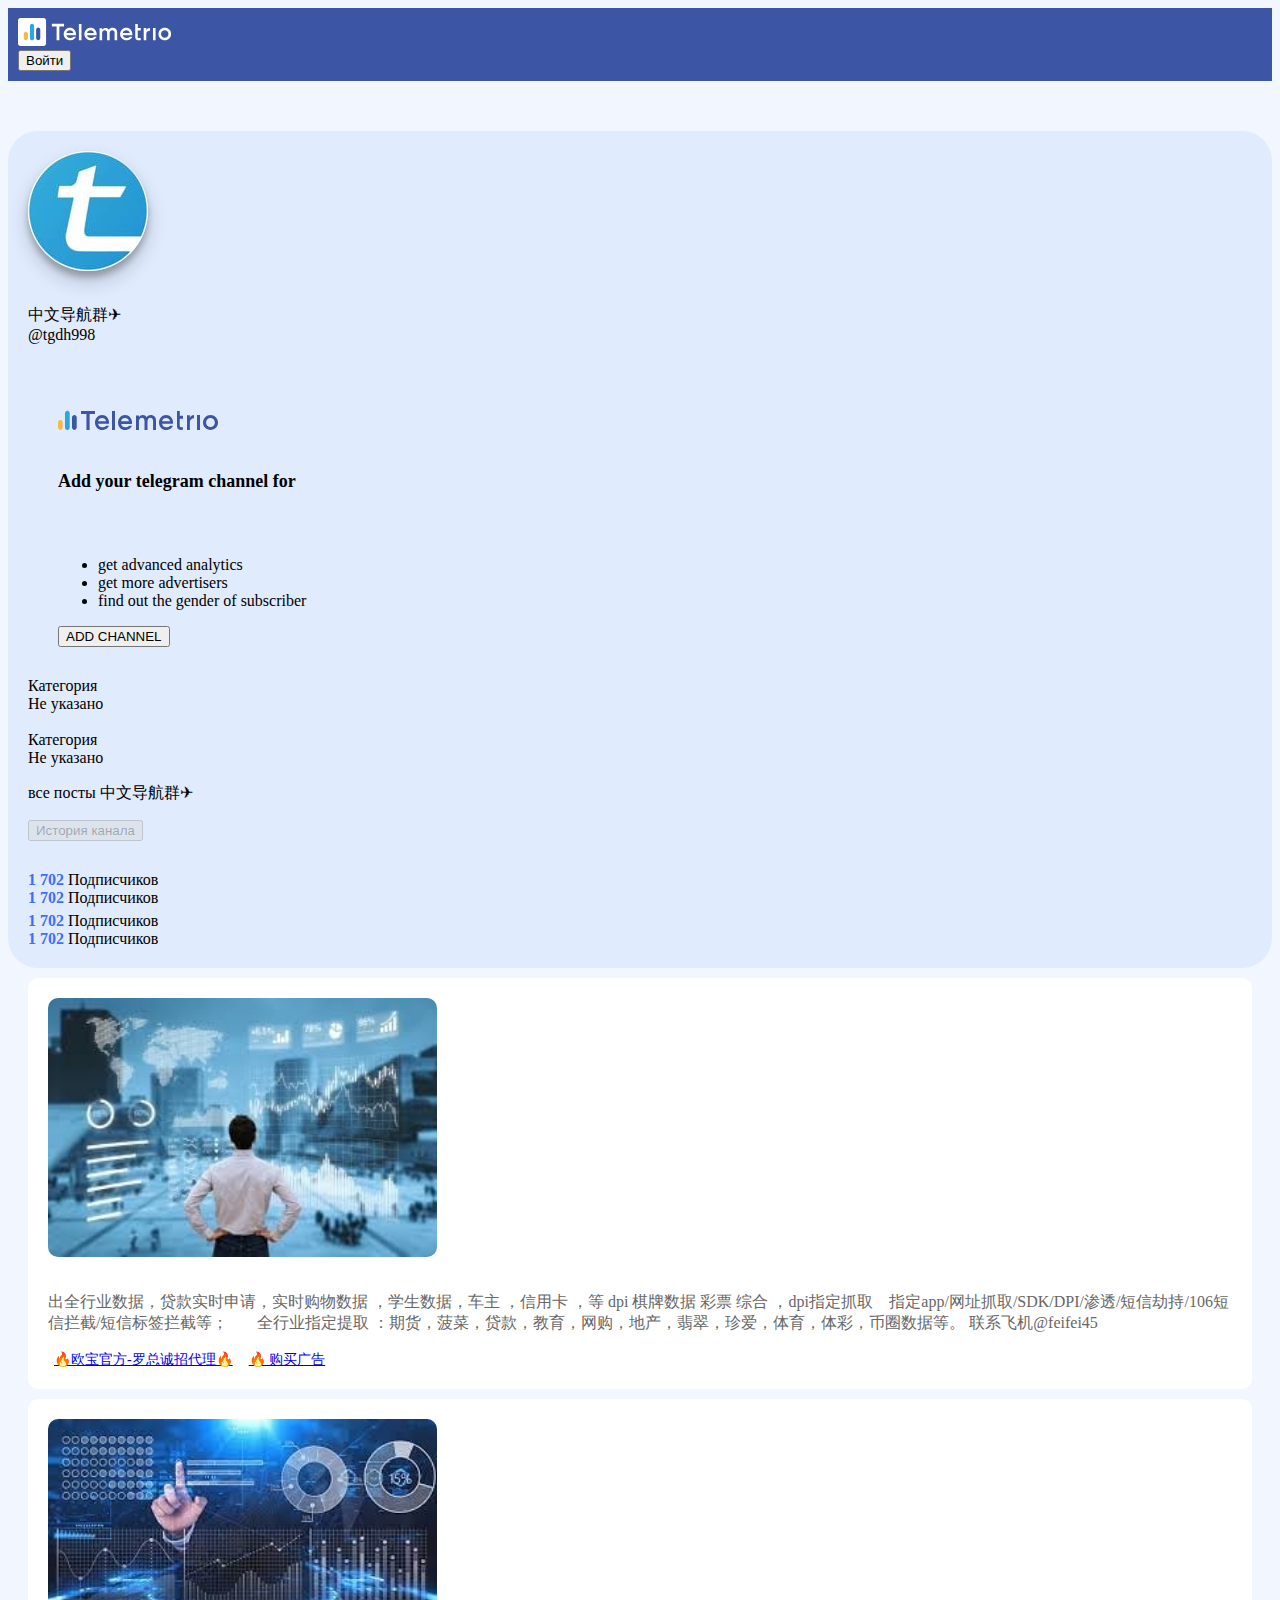
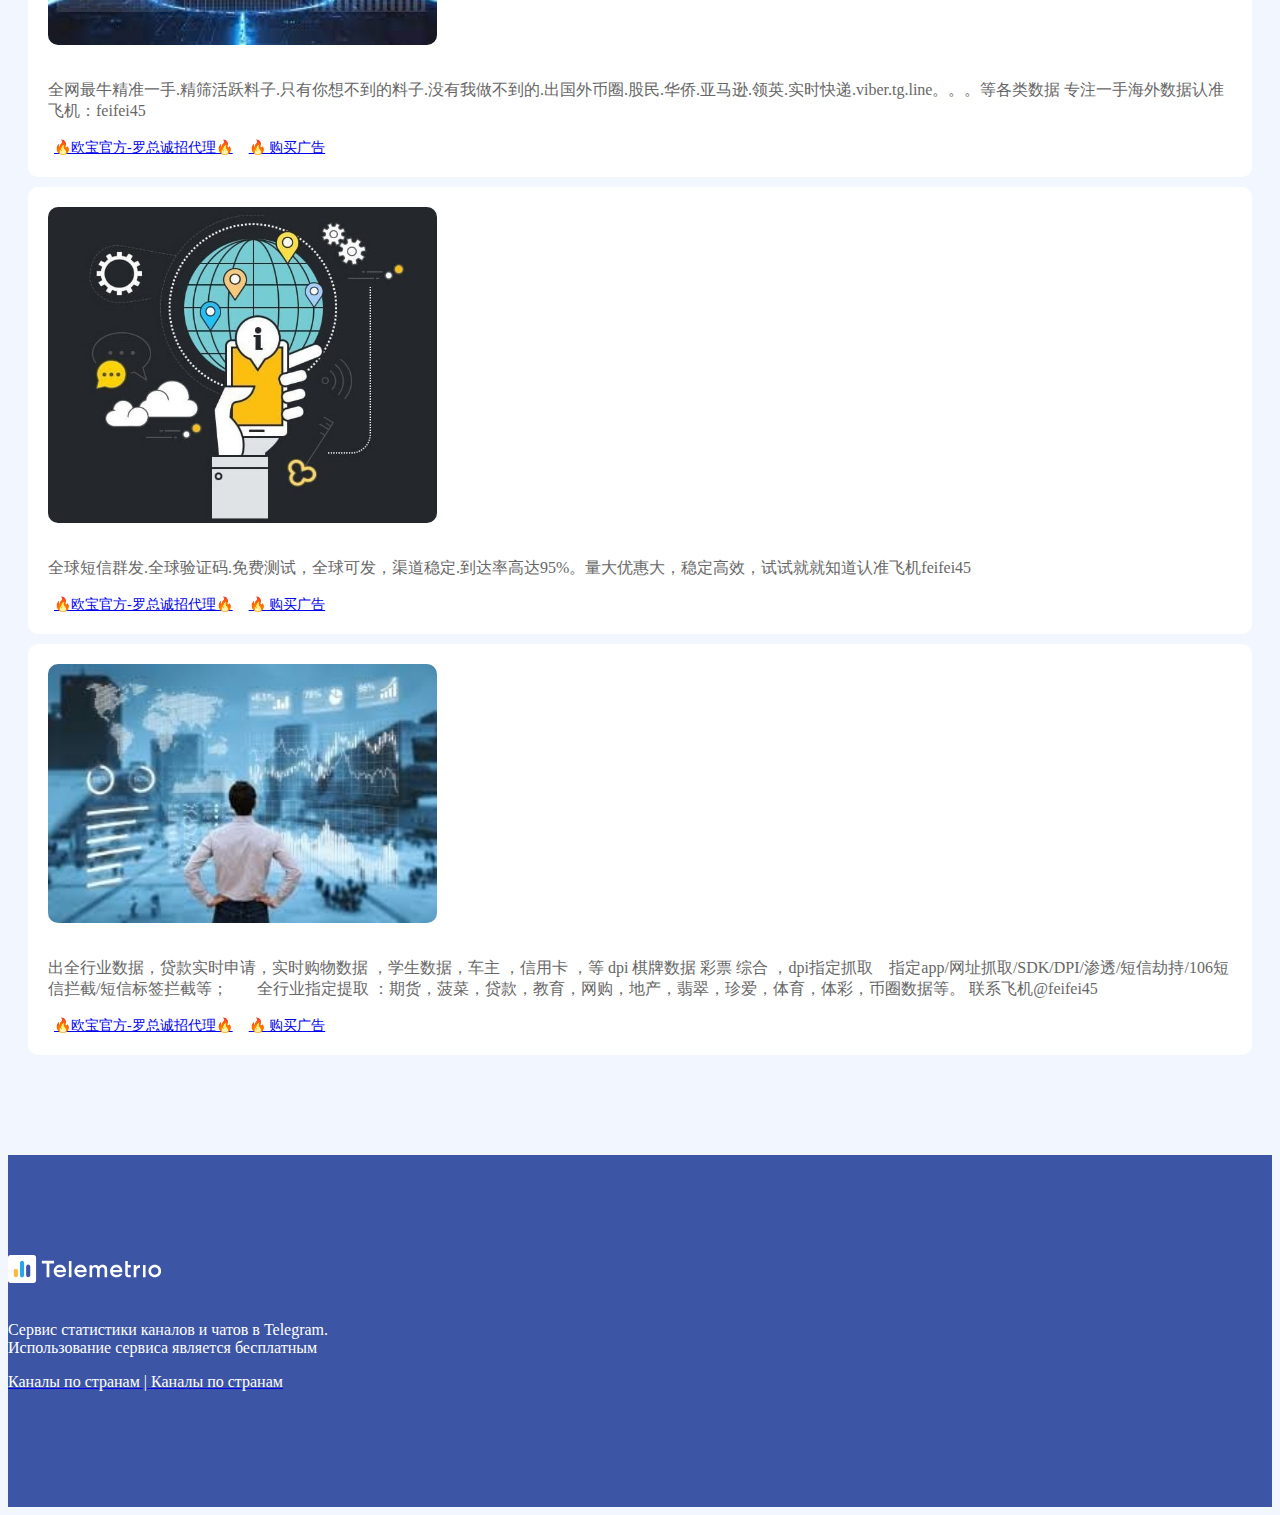
==== index.html @ 0a4bbac1 "website" ====
<!DOCTYPE html>
<html>
<head>
  <meta charset="utf-8">
  <meta name="viewport" content="width=device-width, initial-scale=1">
  <title>TANGINA</title>
  <link id="u-theme-google-font" rel="stylesheet" href="https://fonts.googleapis.com/css?family=Roboto:100,100i,300,300i,400,400i,500,500i,700,700i,900,900i|Open+Sans:300,300i,400,400i,500,500i,600,600i,700,700i,800,800i">
    
    <link href="https://cdn.jsdelivr.net/npm/bootstrap@5.1.3/dist/css/bootstrap.min.css" rel="stylesheet" integrity="sha384-1BmE4kWBq78iYhFldvKuhfTAU6auU8tT94WrHftjDbrCEXSU1oBoqyl2QvZ6jIW3" crossorigin="anonymous">
    <script src="https://cdn.jsdelivr.net/npm/bootstrap@5.1.3/dist/js/bootstrap.bundle.min.js" integrity="sha384-ka7Sk0Gln4gmtz2MlQnikT1wXgYsOg+OMhuP+IlRH9sENBO0LRn5q+8nbTov4+1p" crossorigin="anonymous"></script>
    <script src="https://cdn.jsdelivr.net/npm/@popperjs/core@2.10.2/dist/umd/popper.min.js" integrity="sha384-7+zCNj/IqJ95wo16oMtfsKbZ9ccEh31eOz1HGyDuCQ6wgnyJNSYdrPa03rtR1zdB" crossorigin="anonymous"></script>
<script src="https://cdn.jsdelivr.net/npm/bootstrap@5.1.3/dist/js/bootstrap.min.js" integrity="sha384-QJHtvGhmr9XOIpI6YVutG+2QOK9T+ZnN4kzFN1RtK3zEFEIsxhlmWl5/YESvpZ13" crossorigin="anonymous"></script>


<style type="text/css">
      body{
        background-color: #F1F6FF;
      }
      .content {
        padding-top: 50px;
      }
      .container-box {
        padding: 20px;
        margin-top: 10px;
        background-color: white;
        border-radius: 10px;
      }
      .image-box {
        border-radius: 10px;
        width: 389.328px!important;
      }
      .btn-fix {
        font-size: 14px;
        padding: 5px;
        width: 100%;
        margin: 5px;
        align-content: justify;
      }
      .sidebar-fix {
        background-color: #E0EBFE;
        padding: 20px;
        border-radius: 30px;
      }
      .image-fix1 {
        border-radius:100px;
        box-shadow: 0 10px 20px rgba(0,0,0,0.19), 0 6px 6px rgba(0,0,0,0.23);
      }
      .wrap-fix {
        padding-top: 30px;
        font-weight: bold;
      }
      .card-fix {
        margin: 30px;
        border-radius: 30px;
      }
      .post-cards {
        padding: 0 20px;
      }
      .header-fix {
        padding: 10px;
      }
      .text-content-fix {
        padding-top: 15px;
        color: #676767;
      }
      


       /* Extra small devices (phones, 600px and down) */
      @media only screen and (max-width: 599px) {
        .btn-fix {
          width: 15em;
          margin: 5px;
          width: 100%;
          align-content: justify;
        }
      }

      /* Small devices (portrait tablets and large phones, 600px and up) */
      @media only screen and (min-width: 600px) {
          .btn-fix {
          font-size: 14px;
          margin: 5px;
          width: 100%;
          align-content: justify;
        }
      }

      /* Medium devices (landscape tablets, 768px and up) */
      @media only screen and (min-width: 768px) {
        .btn-fix {
          font-size: 10px;
          margin: 5px;
          width: 100%;
          align-content: justify;
        }
        .text-content-fix {
          padding-top: 15px;
          font-size: 14px;
        }
      }

      /* Large devices (laptops/desktops, 992px and up) */
      @media only screen and (min-width: 992px) {
        .btn-fix {
          font-size: 14px;
          margin: 5px;
          width: 100%;
          align-content: justify;
        }
        .text-content-fix {
          padding-top: 15px;
          font-size: 16px;
        }
      }

      /* Extra large devices (large laptops and desktops, 1200px and up) */
      @media only screen and (min-width: 1200px) {
        .btn-fix {
          font-size: 14px;
          width: 100%;
          margin: 1px;
        }
        .text-content-fix {
          padding-top: 15px;
          font-size: 16px;
        }
      }

    </style>
</head>
<body>
<!-- NAVBAR -->
<section>
  <div class="container-fluid" style="background-color: #3C55A5;">
    <nav class="navbar navbar-light bg-light" style="background-color: #3C55A5!important;">
      <div class="container header-fix">
          <img src="images/download1.svg" alt="">
        </a>
        <div class="d-flex">
          <button class="btn btn-warning" type="submit">Войти</button>
        </div>
      </div>
    </nav>
  </div>
</section>

<!-- CONTENT -->
<section class="content">
  <div class="container">
    <div class="row">
      <div class="col-md">
        <div class="container sidebar-fix">
          <div class="row">
            <div class="col-4 sidebar-fix1">
              <img src="./images/photo.jpeg" class="img-fluid image-fix1" alt="...">
            </div>
            <div class="col-8" style="margin-top:30px">
              <div class="text-wrap">
                中文导航群✈
              </div>
              <div class="text-wrap">
                @tgdh998
              </div>
            </div>
          </div>
          <div class="row">
            <div class="col">
              <div class="card card-fix">
                <div class="card-body text-center">
                  <img src="./images/download.svg" class="card-img-top img-fluid" alt="..." style="margin-top: 30px;">
                  <h5 class="card-title" style="font-size: 18px; color:">Add your telegram channel for</h5><br>
                  <ul>
                    <li>get advanced analytics</li>
                    <li>get more advertisers</li>
                    <li>find out the gender of subscriber</li>
                  </ul>
                  <a href="#">
                    <button type="button" class="btn btn-warning">ADD CHANNEL</button>
                  </a>
                </div>
              </div>
            </div>
          </div>
          <div class="row">
            <div class="col">
              Категория<br>
              Не указано
              <br><br>
              Категория<br>
              Не указано
            </div>              
          </div>
          <div class="row align-self-center">
            <div class="col">
              <p>все посты 中文导航群✈</p>
              <button type="button" class="btn btn-secondary btn-lg" disabled>История канала</button>
            </div>
          </div>
          <div class="row" style="margin-top: 30px;">
            <div class="col-6">
              <div class="card">
                <div class="card-body">
                  <span style="font-weight: bold;color: #3e6ffc;">1 702</span>
                  Подписчиков
                </div>
              </div>
            </div>
            <div class="col-6">
              <div class="card">
                <div class="card-body">
                  <span style="font-weight: bold;color: #3e6ffc;">1 702</span>
                  Подписчиков
                </div>
              </div>
            </div>
          </div>
          <div class="row" style="margin-top: 5px;">
            <div class="col-6">
              <div class="card">
                <div class="card-body">
                  <span style="font-weight: bold;color: #3e6ffc;">1 702</span>
                  Подписчиков
                </div>
              </div>
            </div>
            <div class="col-6">
              <div class="card">
                <div class="card-body">
                  <span style="font-weight: bold;color: #3e6ffc;">1 702</span>
                  Подписчиков
                </div>
              </div>
            </div>
          </div>
        </div>
      </div>
      <div class="col-md post-cards">
        <div class="row">
          <div class="container-box">
            <section>
              <img class="image-box img-fluid" src="images/photo_2022-09-05_12-26-34.jpg" alt="">
              <p class="text-content-fix"  > 出全行业数据，贷款实时申请，实时购物数据 ，学生数据，车主 ，信用卡 ，等 dpi  棋牌数据  彩票 综合   ，dpi指定抓取 指定app/网址抓取/SDK/DPI/渗透/短信劫持/106短信拦截/短信标签拦截等； 全行业指定提取 ：期货，菠菜，贷款，教育，网购，地产，翡翠，珍爱，体育，体彩，币圈数据等。 联系飞机@feifei45</p>
              <div class="text-center">
                <a href="#" class="btn btn-primary btn-fix"> 🔥欧宝官方-罗总诚招代理🔥</a>
                <a href="#" class="btn btn-primary btn-fix"> 🔥 购买广告</a>
              </div>
            </section>
          </div>
        </div>
        <div class="row">
          <div class="container-box">
            <section>
              <img class="image-box img-fluid" src="images/2.jpg" alt="">
              <p class="text-content-fix"  > 全网最牛精准一手.精筛活跃料子.只有你想不到的料子.没有我做不到的.出国外币圈.股民.华侨.亚马逊.领英.实时快递.viber.tg.line。。。等各类数据  专注一手海外数据认准飞机：feifei45</p>
              <div class="text-center">
                <a href="#" class="btn btn-primary btn-fix"> 🔥欧宝官方-罗总诚招代理🔥</a>
                <a href="#" class="btn btn-primary btn-fix"> 🔥 购买广告</a>
              </div>
            </section>
          </div>
        </div>
      </div>
      <div class="col-md post-cards">
        <div class="row">
          <div class="container-box">
            <section>
              <img class="image-box img-fluid" src="images/4.jpg" alt="" data-image-width="275" data-image-height="500">
              <p class="text-content-fix"  > 全球短信群发.全球验证码.免费测试，全球可发，渠道稳定.到达率高达95%。量大优惠大，稳定高效，试试就就知道认准飞机feifei45</p>
              <div class="text-center">
                <a href="#" class="btn btn-primary btn-fix"> 🔥欧宝官方-罗总诚招代理🔥</a>
                <a href="#" class="btn btn-primary btn-fix"> 🔥 购买广告</a>
              </div>
            </section>
          </div>
        </div>
        <div class="row">
          <div class="container-box">
            <section>
              <img class="image-box img-fluid" src="images/photo_2022-09-05_12-26-34.jpg" alt="">
              <p class="text-content-fix"  > 出全行业数据，贷款实时申请，实时购物数据 ，学生数据，车主 ，信用卡 ，等 dpi  棋牌数据  彩票 综合   ，dpi指定抓取 指定app/网址抓取/SDK/DPI/渗透/短信劫持/106短信拦截/短信标签拦截等； 全行业指定提取 ：期货，菠菜，贷款，教育，网购，地产，翡翠，珍爱，体育，体彩，币圈数据等。 联系飞机@feifei45</p>
              <div class="text-center">
                <a href="#" class="btn btn-primary btn-fix"> 🔥欧宝官方-罗总诚招代理🔥</a>
                <a href="#" class="btn btn-primary btn-fix"> 🔥 购买广告</a>
              </div>
            </section>
          </div>
        </div>
      </div>
    </div>
</section>

<!-- FOOTER -->
<section style="padding-top: 100px;">
  <div class="container-fluid" style="background-color: #3C55A5;">
    <div class="container" style="padding: 100px 0 100px 0;">
      <div class="row">
        <div class="col-sm-8">
          <img src="./images/download1.svg" class="img-fluid"><br><br>
          <p style="color: white">Сервис статистики каналов и чатов в Telegram. <br>Использование сервиса является бесплатным</p>
        </div>
        <div class="col-sm-4">
          <a href="#"><p style="color:white;">Каналы по странам | Каналы по странам</p></a>
        </div>
      </div>
    </div>
  </div>
</section>
</body>
</html>
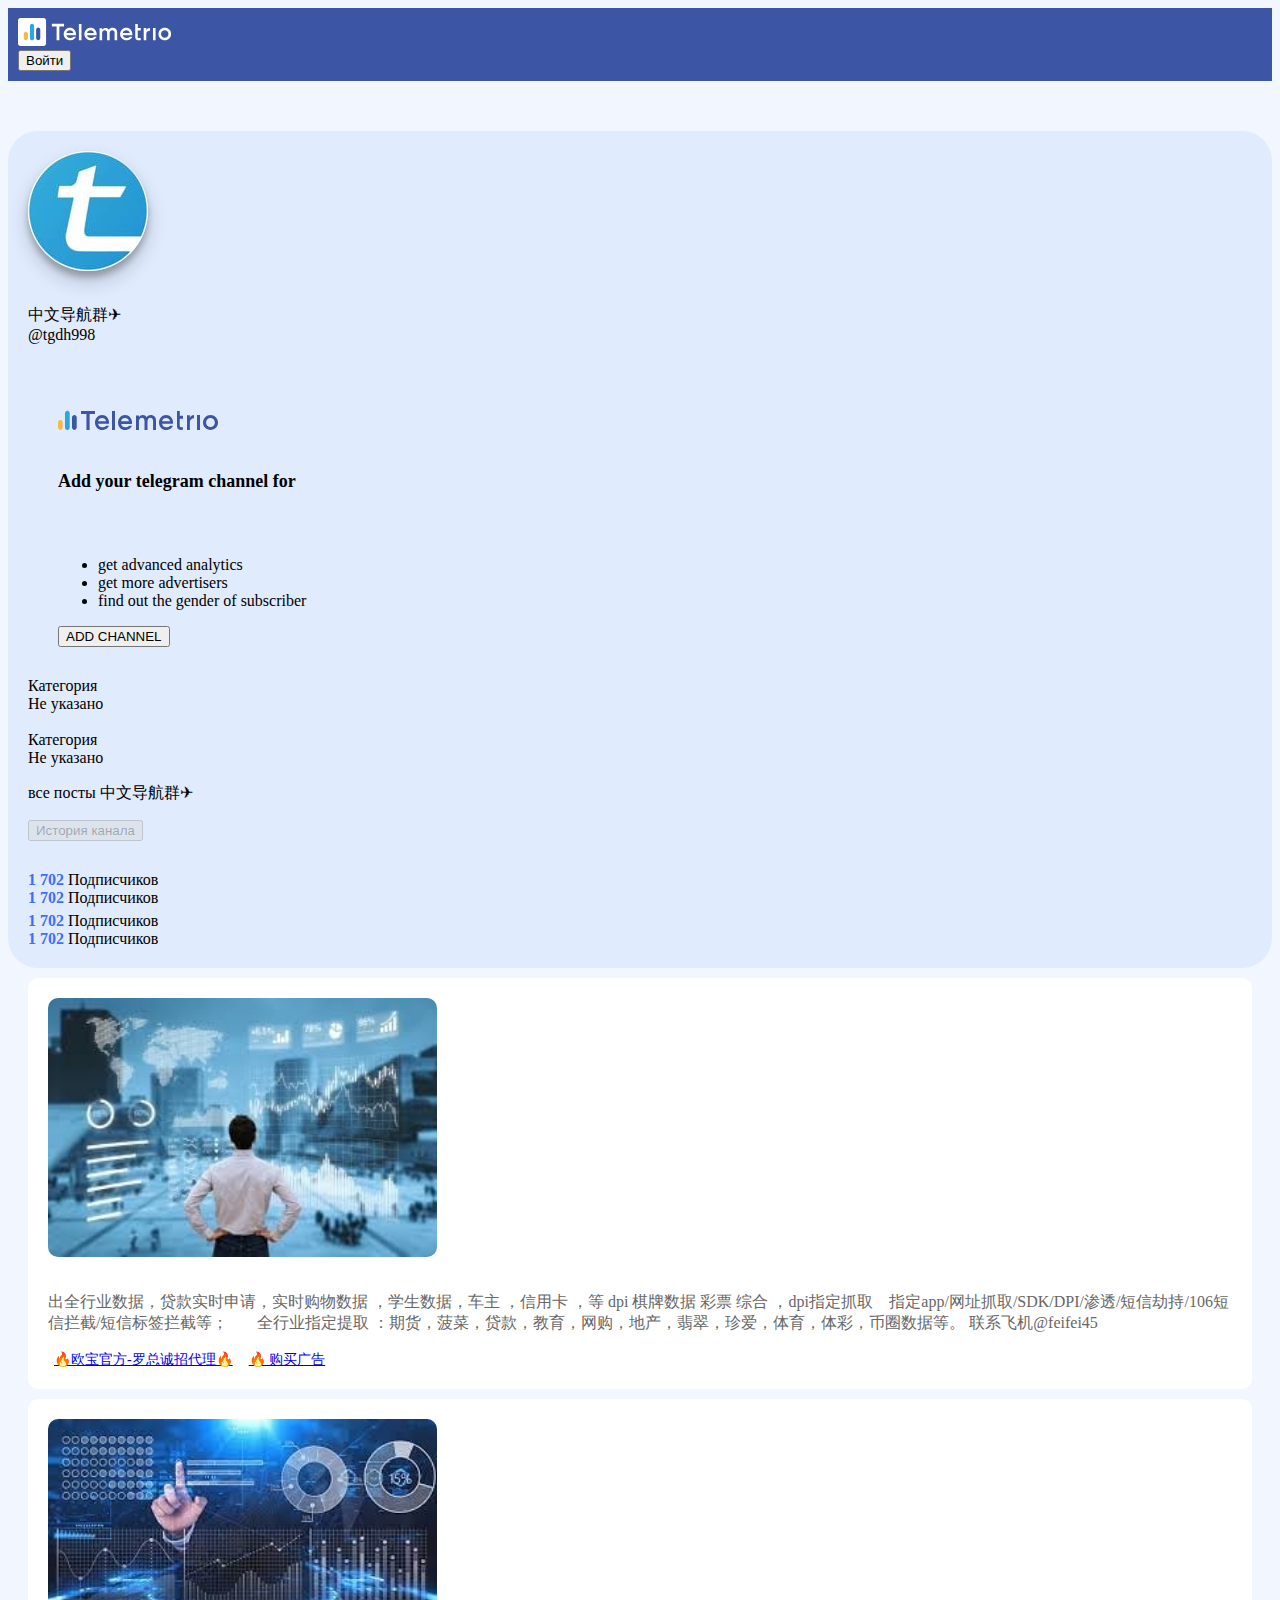
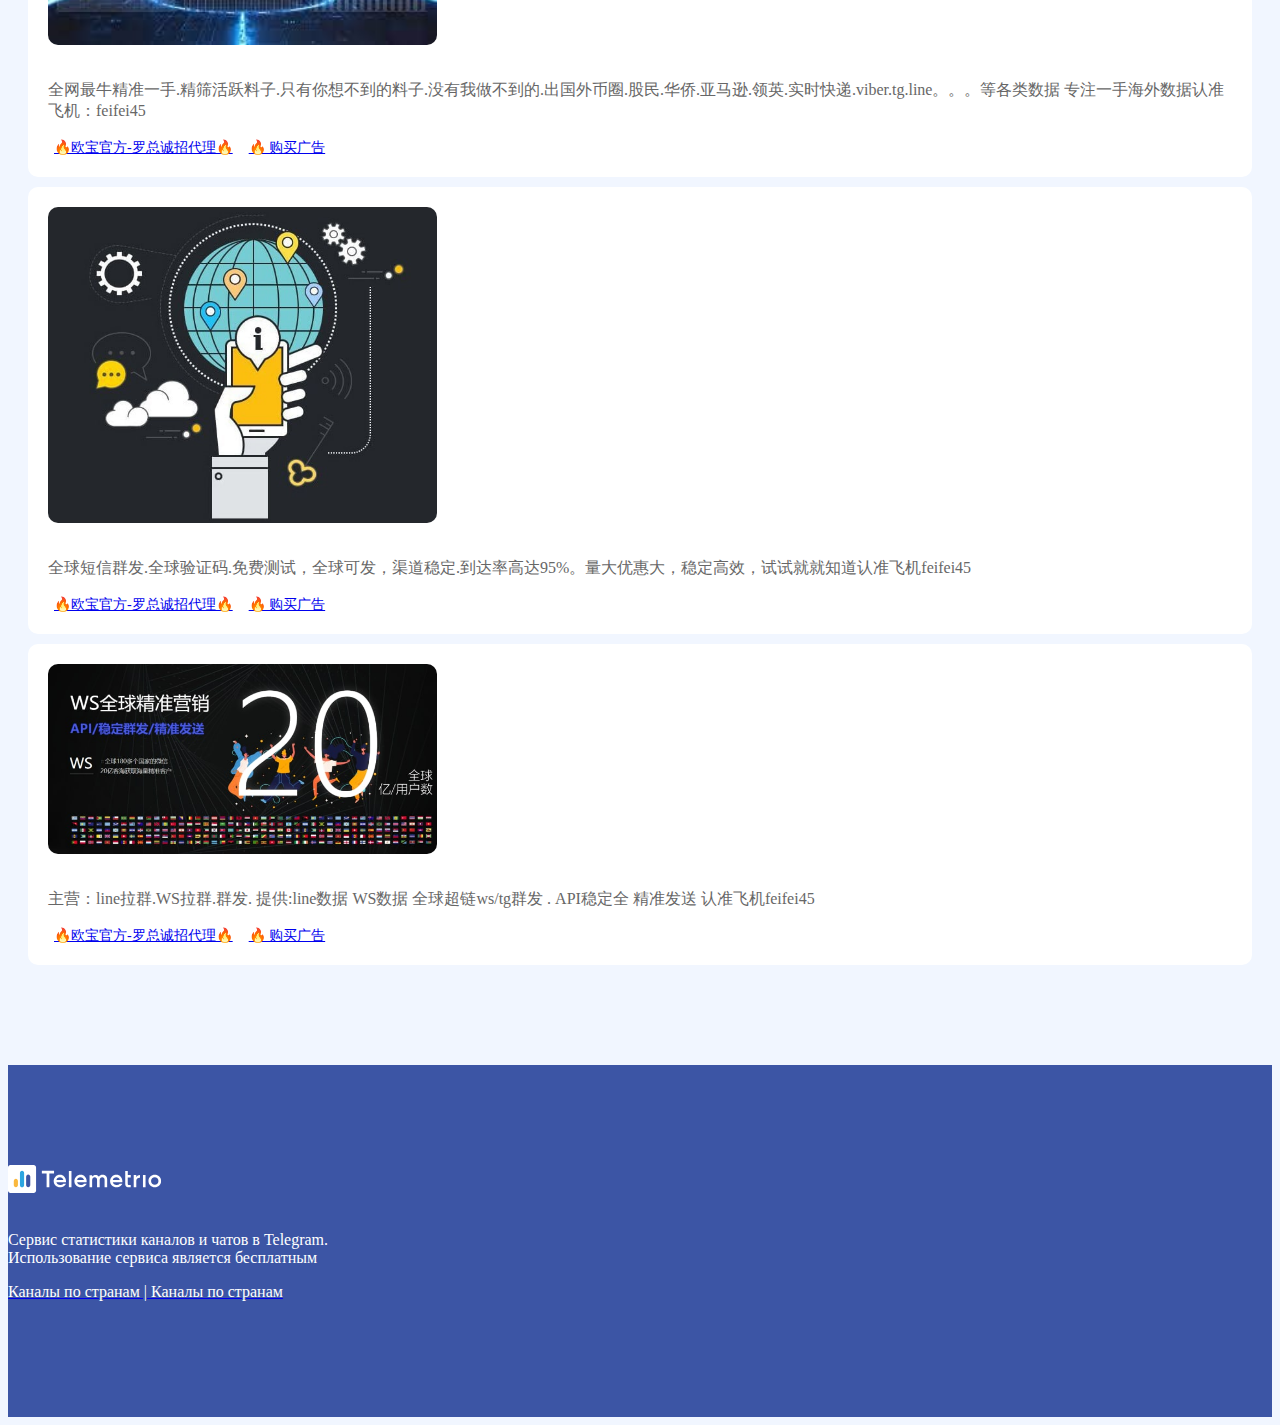
==== commit cb0e6c87: "content 4 update" ====
--- a/index.html
+++ b/index.html
@@ -3,7 +3,8 @@
 <head>
   <meta charset="utf-8">
   <meta name="viewport" content="width=device-width, initial-scale=1">
-  <title>TANGINA</title>
+  <title>TELEMETRIO</title>
+  <link rel="shortcut icon" type="image/png" href="./images/fav.png"/>
   <link id="u-theme-google-font" rel="stylesheet" href="https://fonts.googleapis.com/css?family=Roboto:100,100i,300,300i,400,400i,500,500i,700,700i,900,900i|Open+Sans:300,300i,400,400i,500,500i,600,600i,700,700i,800,800i">
     
     <link href="https://cdn.jsdelivr.net/npm/bootstrap@5.1.3/dist/css/bootstrap.min.css" rel="stylesheet" integrity="sha384-1BmE4kWBq78iYhFldvKuhfTAU6auU8tT94WrHftjDbrCEXSU1oBoqyl2QvZ6jIW3" crossorigin="anonymous">
@@ -277,8 +278,8 @@
         <div class="row">
           <div class="container-box">
             <section>
-              <img class="image-box img-fluid" src="images/photo_2022-09-05_12-26-34.jpg" alt="">
-              <p class="text-content-fix"  > 出全行业数据，贷款实时申请，实时购物数据 ，学生数据，车主 ，信用卡 ，等 dpi  棋牌数据  彩票 综合   ，dpi指定抓取 指定app/网址抓取/SDK/DPI/渗透/短信劫持/106短信拦截/短信标签拦截等； 全行业指定提取 ：期货，菠菜，贷款，教育，网购，地产，翡翠，珍爱，体育，体彩，币圈数据等。 联系飞机@feifei45</p>
+              <img class="image-box img-fluid" src="images/3.jpg" alt="">
+              <p class="text-content-fix"> 主营：line拉群.WS拉群.群发. 提供:line数据 WS数据 全球超链ws/tg群发 . API稳定全 精准发送 认准飞机feifei45</p>
               <div class="text-center">
                 <a href="#" class="btn btn-primary btn-fix"> 🔥欧宝官方-罗总诚招代理🔥</a>
                 <a href="#" class="btn btn-primary btn-fix"> 🔥 购买广告</a>
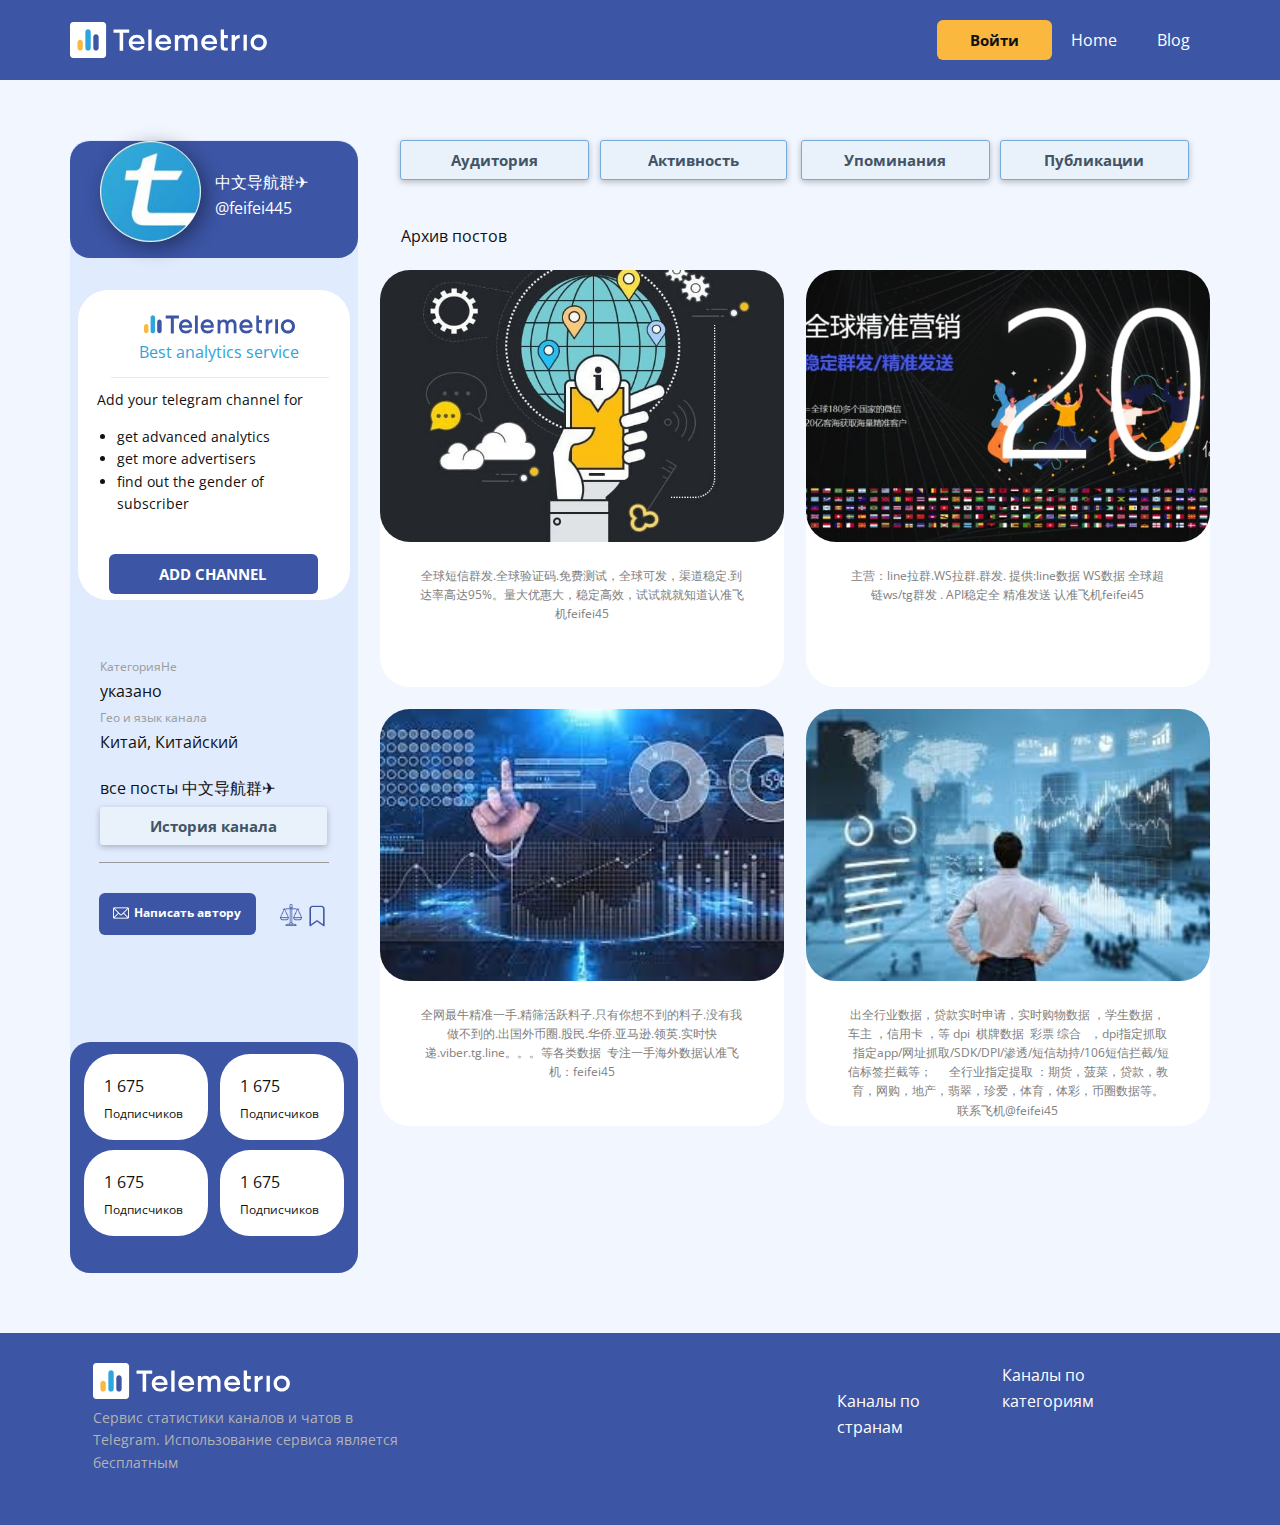
==== commit 6f352e8c: "change content" ====
--- a/index.html
+++ b/index.html
@@ -1,311 +1,267 @@
 <!DOCTYPE html>
-<html>
-<head>
-  <meta charset="utf-8">
-  <meta name="viewport" content="width=device-width, initial-scale=1">
-  <title>TELEMETRIO</title>
-  <link rel="shortcut icon" type="image/png" href="./images/fav.png"/>
-  <link id="u-theme-google-font" rel="stylesheet" href="https://fonts.googleapis.com/css?family=Roboto:100,100i,300,300i,400,400i,500,500i,700,700i,900,900i|Open+Sans:300,300i,400,400i,500,500i,600,600i,700,700i,800,800i">
-    
-    <link href="https://cdn.jsdelivr.net/npm/bootstrap@5.1.3/dist/css/bootstrap.min.css" rel="stylesheet" integrity="sha384-1BmE4kWBq78iYhFldvKuhfTAU6auU8tT94WrHftjDbrCEXSU1oBoqyl2QvZ6jIW3" crossorigin="anonymous">
-    <script src="https://cdn.jsdelivr.net/npm/bootstrap@5.1.3/dist/js/bootstrap.bundle.min.js" integrity="sha384-ka7Sk0Gln4gmtz2MlQnikT1wXgYsOg+OMhuP+IlRH9sENBO0LRn5q+8nbTov4+1p" crossorigin="anonymous"></script>
-    <script src="https://cdn.jsdelivr.net/npm/@popperjs/core@2.10.2/dist/umd/popper.min.js" integrity="sha384-7+zCNj/IqJ95wo16oMtfsKbZ9ccEh31eOz1HGyDuCQ6wgnyJNSYdrPa03rtR1zdB" crossorigin="anonymous"></script>
-<script src="https://cdn.jsdelivr.net/npm/bootstrap@5.1.3/dist/js/bootstrap.min.js" integrity="sha384-QJHtvGhmr9XOIpI6YVutG+2QOK9T+ZnN4kzFN1RtK3zEFEIsxhlmWl5/YESvpZ13" crossorigin="anonymous"></script>
-
-
-<style type="text/css">
-      body{
-        background-color: #F1F6FF;
-      }
-      .content {
-        padding-top: 50px;
-      }
-      .container-box {
-        padding: 20px;
-        margin-top: 10px;
-        background-color: white;
-        border-radius: 10px;
-      }
-      .image-box {
-        border-radius: 10px;
-        width: 389.328px!important;
-      }
-      .btn-fix {
-        font-size: 14px;
-        padding: 5px;
-        width: 100%;
-        margin: 5px;
-        align-content: justify;
-      }
-      .sidebar-fix {
-        background-color: #E0EBFE;
-        padding: 20px;
-        border-radius: 30px;
-      }
-      .image-fix1 {
-        border-radius:100px;
-        box-shadow: 0 10px 20px rgba(0,0,0,0.19), 0 6px 6px rgba(0,0,0,0.23);
-      }
-      .wrap-fix {
-        padding-top: 30px;
-        font-weight: bold;
-      }
-      .card-fix {
-        margin: 30px;
-        border-radius: 30px;
-      }
-      .post-cards {
-        padding: 0 20px;
-      }
-      .header-fix {
-        padding: 10px;
-      }
-      .text-content-fix {
-        padding-top: 15px;
-        color: #676767;
-      }
-      
-
-
-       /* Extra small devices (phones, 600px and down) */
-      @media only screen and (max-width: 599px) {
-        .btn-fix {
-          width: 15em;
-          margin: 5px;
-          width: 100%;
-          align-content: justify;
-        }
-      }
-
-      /* Small devices (portrait tablets and large phones, 600px and up) */
-      @media only screen and (min-width: 600px) {
-          .btn-fix {
-          font-size: 14px;
-          margin: 5px;
-          width: 100%;
-          align-content: justify;
-        }
-      }
-
-      /* Medium devices (landscape tablets, 768px and up) */
-      @media only screen and (min-width: 768px) {
-        .btn-fix {
-          font-size: 10px;
-          margin: 5px;
-          width: 100%;
-          align-content: justify;
-        }
-        .text-content-fix {
-          padding-top: 15px;
-          font-size: 14px;
-        }
-      }
-
-      /* Large devices (laptops/desktops, 992px and up) */
-      @media only screen and (min-width: 992px) {
-        .btn-fix {
-          font-size: 14px;
-          margin: 5px;
-          width: 100%;
-          align-content: justify;
-        }
-        .text-content-fix {
-          padding-top: 15px;
-          font-size: 16px;
-        }
-      }
-
-      /* Extra large devices (large laptops and desktops, 1200px and up) */
-      @media only screen and (min-width: 1200px) {
-        .btn-fix {
-          font-size: 14px;
-          width: 100%;
-          margin: 1px;
-        }
-        .text-content-fix {
-          padding-top: 15px;
-          font-size: 16px;
-        }
-      }
-
-    </style>
-</head>
-<body>
-<!-- NAVBAR -->
-<section>
-  <div class="container-fluid" style="background-color: #3C55A5;">
-    <nav class="navbar navbar-light bg-light" style="background-color: #3C55A5!important;">
-      <div class="container header-fix">
-          <img src="images/download1.svg" alt="">
+<html style="font-size: 16px;" lang="en"><head>
+    <meta name="viewport" content="width=device-width, initial-scale=1.0">
+    <meta charset="utf-8">
+    <meta name="keywords" content="">
+    <meta name="description" content="">
+    <title>Home</title>
+    <link rel="stylesheet" href="nicepage.css" media="screen">
+<link rel="stylesheet" href="Home.css" media="screen">
+    <script class="u-script" type="text/javascript" src="jquery.js" "="" defer=""></script>
+    <script class="u-script" type="text/javascript" src="nicepage.js" "="" defer=""></script>
+    <meta name="generator" content="Nicepage 4.17.10, nicepage.com">
+    <link rel="icon" href="images/favicon.png">
+    <link id="u-theme-google-font" rel="stylesheet" href="https://fonts.googleapis.com/css?family=Roboto:100,100i,300,300i,400,400i,500,500i,700,700i,900,900i|Open+Sans:300,300i,400,400i,500,500i,600,600i,700,700i,800,800i">
+    
+    
+    <script type="application/ld+json">{
+		"@context": "http://schema.org",
+		"@type": "Organization",
+		"name": "Telemetrio",
+		"logo": "images/download1.svg"
+}</script>
+    <meta name="theme-color" content="#478ac9">
+    <meta property="og:title" content="Home">
+    <meta property="og:description" content="">
+    <meta property="og:type" content="website">
+  </head>
+  <body data-home-page="index.html" data-home-page-title="Home" class="u-body u-xxl-mode" data-lang="en"><header class="u-clearfix u-custom-color-3 u-header u-header" id="sec-6e64"><div class="u-clearfix u-sheet u-sheet-1">
+        <a href="index.html" data-page-id="729703872" class="u-image u-logo u-image-1" data-image-width="154" data-image-height="28" title="Home">
+          <img src="images/download1.svg" class="u-logo-image u-logo-image-1">
         </a>
-        <div class="d-flex">
-          <button class="btn btn-warning" type="submit">Войти</button>
+        <a href="#" class="u-border-none u-btn u-btn-round u-button-style u-custom-color-5 u-hover-palette-1-light-1 u-radius-6 u-btn-1"> Войти</a>
+        <nav class="u-menu u-menu-one-level u-offcanvas u-menu-1">
+          <div class="menu-collapse">
+            <a class="u-button-style u-nav-link" href="#">
+              <svg class="u-svg-link" viewBox="0 0 24 24"><use xmlns:xlink="http://www.w3.org/1999/xlink" xlink:href="#svg-5526"></use></svg>
+              <svg class="u-svg-content" version="1.1" id="svg-5526" viewBox="0 0 16 16" x="0px" y="0px" xmlns:xlink="http://www.w3.org/1999/xlink" xmlns="http://www.w3.org/2000/svg"><g><rect y="1" width="16" height="2"></rect><rect y="7" width="16" height="2"></rect><rect y="13" width="16" height="2"></rect>
+</g></svg>
+            </a>
+          </div>
+          <div class="u-custom-menu u-nav-container">
+            <ul class="u-nav u-unstyled"><li class="u-nav-item"><a class="u-button-style u-nav-link" href="index.html">Home</a>
+</li><li class="u-nav-item"><a class="u-button-style u-nav-link" href="blog/blog.html">Blog</a>
+</li></ul>
+          </div>
+          <div class="u-custom-menu u-nav-container-collapse">
+            <div class="u-black u-container-style u-inner-container-layout u-opacity u-opacity-95 u-sidenav">
+              <div class="u-inner-container-layout u-sidenav-overflow">
+                <div class="u-menu-close"></div>
+                <ul class="u-align-center u-nav u-popupmenu-items u-unstyled u-nav-2"><li class="u-nav-item"><a class="u-button-style u-nav-link" href="index.html">Home</a>
+</li><li class="u-nav-item"><a class="u-button-style u-nav-link" href="blog/blog.html">Blog</a>
+</li></ul>
+              </div>
+            </div>
+            <div class="u-black u-menu-overlay u-opacity u-opacity-70"></div>
+          </div>
+        </nav>
+      </div></header>
+    <section class="u-clearfix u-custom-color-2 u-section-1" id="sec-679a">
+      <div class="u-clearfix u-sheet u-sheet-1">
+        <div class="u-clearfix u-expanded-width u-gutter-22 u-layout-wrap u-layout-wrap-1">
+          <div class="u-layout">
+            <div class="u-layout-row">
+              <div class="u-container-style u-custom-color-1 u-layout-cell u-radius-30 u-shape-round u-size-16-xl u-size-16-xxl u-size-19-lg u-size-25-md u-size-25-sm u-size-25-xs u-layout-cell-1">
+                <div class="u-container-layout u-valign-bottom-lg u-valign-bottom-md u-container-layout-1">
+                  <div class="u-container-style u-custom-color-3 u-expanded-width u-group u-radius-20 u-shape-round u-group-1">
+                    <div class="u-container-layout u-container-layout-2">
+                      <div class="u-clearfix u-expanded-width u-group-elements u-group-elements-1">
+                        <img class="u-image u-image-circle u-preserve-proportions u-image-1" src="images/photo.jpeg" alt="" data-image-width="120" data-image-height="120">
+                        <p class="u-text u-text-1"> 中文导航群✈<br>@feifei445<br>
+                        </p>
+                      </div>
+                    </div>
+                  </div>
+                  <div class="u-container-style u-group u-radius-30 u-shape-round u-white u-group-2">
+                    <div class="u-container-layout u-valign-middle-lg u-container-layout-3">
+                      <div class="u-align-center u-clearfix u-expanded-width-md u-group-elements u-group-elements-2">
+                        <img class="u-image u-image-contain u-image-default u-preserve-proportions u-image-2" src="images/download.svg" alt="" data-image-width="160" data-image-height="33">
+                        <p class="u-align-center u-text u-text-default u-text-2">
+                          <span class="u-text-custom-color-4">Best analytics service</span>
+                        </p>
+                        <div class="u-border-1 u-border-custom-color-1 u-expanded-width-lg u-expanded-width-md u-expanded-width-sm u-expanded-width-xs u-line u-line-horizontal u-line-1"></div>
+                        <p class="u-align-center u-text u-text-default u-text-3"> Add your telegram channel for</p>
+                        <ul class="u-align-left u-text u-text-default u-text-4">
+                          <li> get advanced analytics</li>
+                          <li>get more advertisers</li>
+                          <li>find out the gender of subscriber</li>
+                        </ul>
+                        <a href="#" class="u-border-none u-btn u-btn-round u-button-style u-custom-color-3 u-hover-custom-color-5 u-radius-6 u-btn-1"> ADD CHANNEL</a>
+                      </div>
+                    </div>
+                  </div>
+                  <div class="u-container-style u-expanded-width u-group u-group-3">
+                    <div class="u-container-layout u-container-layout-4">
+                      <div class="u-clearfix u-expanded-width u-group-elements u-group-elements-3">
+                        <p class="u-text u-text-5">
+                          <span style="font-size: 0.75rem;" class="u-text-grey-40">КатегорияНе</span>
+                          <br>указано<br>
+                          <span style="font-size: 0.75rem;" class="u-text-grey-40">Гео и язык канала</span>
+                          <br>Китай,&nbsp;Китайский<br>
+                        </p>
+                        <p class="u-text u-text-6"> все посты 中文导航群✈</p>
+                        <a href="#" class="u-align-center-lg u-align-center-md u-align-center-sm u-align-center-xl u-align-center-xs u-border-none u-btn u-btn-round u-button-style u-palette-1-light-3 u-radius-3 u-text-palette-1-dark-2 u-btn-2"> История канала</a>
+                        <div class="u-border-1 u-border-grey-40 u-expanded-width u-line u-line-horizontal u-line-2"></div>
+                        <div class="u-align-center u-clearfix u-group-elements u-group-elements-4">
+                          <a href="#" class="u-border-none u-btn u-btn-round u-button-style u-custom-color-3 u-hover-palette-1-light-1 u-radius-6 u-btn-3"><span class="u-file-icon u-icon u-text-white u-icon-1"><img src="images/542638-2b75d781.png" alt=""></span>&nbsp;​Написать автору
+                          </a><span class="u-file-icon u-icon u-text-custom-color-3 u-icon-2"><img src="images/994414-383eb743.png" alt=""></span><span class="u-file-icon u-icon u-text-custom-color-3 u-icon-3"><img src="images/2956783-33480eaf.png" alt=""></span>
+                        </div>
+                      </div>
+                    </div>
+                  </div>
+                  <div class="u-align-left u-container-style u-custom-color-3 u-expanded-width u-group u-radius-20 u-shape-round u-group-4">
+                    <div class="u-container-layout u-valign-bottom-lg u-valign-bottom-md u-valign-top-sm u-valign-top-xs u-container-layout-5">
+                      <div class="u-expanded-width-lg u-expanded-width-md u-expanded-width-sm u-expanded-width-xs u-list u-list-1">
+                        <div class="u-repeater u-repeater-1">
+                          <div class="u-container-style u-list-item u-repeater-item">
+                            <div class="u-container-layout u-similar-container u-valign-middle u-container-layout-6">
+                              <div class="u-container-style u-group u-radius-30 u-shape-round u-white u-group-5">
+                                <div class="u-container-layout">
+                                  <p class="u-text u-text-default u-text-7"> 1 675<br>
+                                    <span style="font-size: 0.75rem;">Подписчиков</span>
+                                    <br>
+                                  </p>
+                                </div>
+                              </div>
+                            </div>
+                          </div>
+                          <div class="u-container-style u-list-item u-repeater-item">
+                            <div class="u-container-layout u-similar-container u-valign-middle u-container-layout-8">
+                              <div class="u-container-style u-group u-radius-30 u-shape-round u-white u-group-6">
+                                <div class="u-container-layout">
+                                  <p class="u-text u-text-default u-text-8"> 1 675<br>
+                                    <span style="font-size: 0.75rem;">Подписчиков</span>
+                                    <br>
+                                  </p>
+                                </div>
+                              </div>
+                            </div>
+                          </div>
+                          <div class="u-container-style u-list-item u-repeater-item">
+                            <div class="u-container-layout u-similar-container u-valign-middle u-container-layout-10">
+                              <div class="u-container-style u-group u-radius-30 u-shape-round u-white u-group-7">
+                                <div class="u-container-layout">
+                                  <p class="u-text u-text-default u-text-9"> 1 675<br>
+                                    <span style="font-size: 0.75rem;">Подписчиков</span>
+                                    <br>
+                                  </p>
+                                </div>
+                              </div>
+                            </div>
+                          </div>
+                          <div class="u-container-style u-list-item u-repeater-item">
+                            <div class="u-container-layout u-similar-container u-valign-middle u-container-layout-12">
+                              <div class="u-container-style u-group u-radius-30 u-shape-round u-white u-group-8">
+                                <div class="u-container-layout">
+                                  <p class="u-text u-text-default u-text-10"> 1 675<br>
+                                    <span style="font-size: 0.75rem;">Подписчиков</span>
+                                    <br>
+                                  </p>
+                                </div>
+                              </div>
+                            </div>
+                          </div>
+                        </div>
+                      </div>
+                    </div>
+                  </div>
+                </div>
+              </div>
+              <div class="u-container-style u-layout-cell u-size-35-md u-size-35-sm u-size-35-xs u-size-41-lg u-size-44-xl u-size-44-xxl u-layout-cell-2">
+                <div class="u-container-layout u-valign-top-xl u-valign-top-xxl u-container-layout-14">
+                  <div class="u-clearfix u-group-elements u-group-elements-5">
+                    <a href="https://nicepage.cc" class="u-border-1 u-border-palette-1-light-1 u-btn u-btn-round u-button-style u-palette-1-light-3 u-radius-3 u-text-palette-1-dark-2 u-btn-4"> Аудитория</a>
+                    <a href="#" class="u-border-1 u-border-palette-1-light-1 u-btn u-btn-round u-button-style u-palette-1-light-3 u-radius-3 u-text-palette-1-dark-2 u-btn-5"> Активность</a>
+                    <a href="#" class="u-border-1 u-border-palette-1-light-1 u-btn u-btn-round u-button-style u-palette-1-light-3 u-radius-3 u-text-palette-1-dark-2 u-btn-6"> Упоминания</a>
+                    <a href="#" class="u-border-1 u-border-palette-1-light-1 u-btn u-btn-round u-button-style u-palette-1-light-3 u-radius-3 u-text-palette-1-dark-2 u-btn-7"> Публикации</a>
+                  </div>
+                  <p class="u-text u-text-default u-text-11"> Архив постов</p><!--blog--><!--blog_options_json--><!--{"type":"Recent","source":"","tags":"","count":""}--><!--/blog_options_json-->
+                  <div class="u-blog u-expanded-width-md u-expanded-width-sm u-expanded-width-xs u-blog-1">
+                    <div class="u-repeater u-repeater-2"><!--blog_post-->
+                      <div class="u-blog-post u-radius-30 u-repeater-item u-shape-round u-white u-repeater-item-5">
+                        <div class="u-container-layout u-similar-container u-container-layout-15">
+                          <a class="u-post-header-link" href="blog/4.html"><!--blog_post_image-->
+                            <img alt="" class="u-blog-control u-expanded-width u-image u-image-round u-radius-30 u-image-3" src="images/4.jpg"><!--/blog_post_image-->
+                          </a>
+                          <div class="u-align-center u-container-style u-expanded-width-lg u-expanded-width-md u-expanded-width-sm u-expanded-width-xs u-group u-group-9">
+                            <div class="u-container-layout u-container-layout-16"><!--blog_post_content-->
+                              <div class="u-blog-control u-post-content u-text u-text-grey-50 u-text-12"><!--blog_post_content_content-->全球短信群发.全球验证码.免费测试，全球可发，渠道稳定.到达率高达95%。量大优惠大，稳定高效，试试就就知道认准飞机feifei45<!--/blog_post_content_content--></div><!--/blog_post_content-->
+                            </div>
+                          </div>
+                        </div>
+                      </div><!--/blog_post--><!--blog_post-->
+                      <div class="u-align-center u-blog-post u-radius-30 u-repeater-item u-shape-round u-video-cover u-white u-repeater-item-6">
+                        <div class="u-container-layout u-similar-container u-container-layout-17">
+                          <a class="u-post-header-link" href="blog/3.html"><!--blog_post_image-->
+                            <img alt="" class="u-blog-control u-expanded-width u-image u-image-round u-radius-30 u-image-4" src="images/3.jpg" data-image-width="626" data-image-height="342"><!--/blog_post_image-->
+                          </a>
+                          <div class="u-align-center u-container-style u-expanded-width-lg u-expanded-width-md u-expanded-width-sm u-expanded-width-xs u-group u-video-cover u-group-10">
+                            <div class="u-container-layout u-container-layout-18"><!--blog_post_content-->
+                              <div class="u-blog-control u-post-content u-text u-text-grey-50 u-text-13"><!--blog_post_content_content-->主营：line拉群.WS拉群.群发. 提供:line数据 WS数据 全球超链ws/tg群发 . API稳定全 精准发送 认准飞机feifei45<!--/blog_post_content_content--></div><!--/blog_post_content-->
+                            </div>
+                          </div>
+                        </div>
+                      </div><!--/blog_post--><!--blog_post-->
+                      <div class="u-align-center u-blog-post u-radius-30 u-repeater-item u-shape-round u-video-cover u-white u-repeater-item-7">
+                        <div class="u-container-layout u-similar-container u-container-layout-19">
+                          <a class="u-post-header-link" href="blog/2.html"><!--blog_post_image-->
+                            <img alt="" class="u-blog-control u-expanded-width u-image u-image-round u-radius-30 u-image-5" src="images/2.jpg"><!--/blog_post_image-->
+                          </a>
+                          <div class="u-align-center u-container-style u-expanded-width-lg u-expanded-width-md u-expanded-width-sm u-expanded-width-xs u-group u-video-cover u-group-11">
+                            <div class="u-container-layout u-container-layout-20"><!--blog_post_content-->
+                              <div class="u-blog-control u-post-content u-text u-text-grey-50 u-text-14"><!--blog_post_content_content-->全网最牛精准一手.精筛活跃料子.只有你想不到的料子.没有我做不到的.出国外币圈.股民.华侨.亚马逊.领英.实时快递.viber.tg.line。。。等各类数据 &nbsp;专注一手海外数据认准飞机：feifei45<!--/blog_post_content_content--></div><!--/blog_post_content-->
+                            </div>
+                          </div>
+                        </div>
+                      </div><!--/blog_post--><!--blog_post-->
+                      <div class="u-align-center u-blog-post u-radius-30 u-repeater-item u-shape-round u-video-cover u-white u-repeater-item-8">
+                        <div class="u-container-layout u-similar-container u-container-layout-21">
+                          <a class="u-post-header-link" href="blog/1.html"><!--blog_post_image-->
+                            <img alt="" class="u-blog-control u-expanded-width u-image u-image-round u-radius-30 u-image-6" src="images/photo_2022-09-05_12-26-34.jpg" data-image-width="6100" data-image-height="4067"><!--/blog_post_image-->
+                          </a>
+                          <div class="u-align-center u-container-style u-expanded-width-lg u-expanded-width-md u-expanded-width-sm u-expanded-width-xs u-group u-video-cover u-group-12">
+                            <div class="u-container-layout u-container-layout-22"><!--blog_post_content-->
+                              <div class="u-blog-control u-post-content u-text u-text-grey-50 u-text-15"><!--blog_post_content_content-->出全行业数据，贷款实时申请，实时购物数据 ，学生数据，车主 ，信用卡 ，等 dpi &nbsp;棋牌数据 &nbsp;彩票 综合 &nbsp; ，dpi指定抓取 指定app/网址抓取/SDK/DPI/渗透/短信劫持/106短信拦截/短信标签拦截等； 全行业指定提取 ：期货，菠菜，贷款，教育，网购，地产，翡翠，珍爱，体育，体彩，币圈数据等。 联系飞机@feifei45<!--/blog_post_content_content--></div><!--/blog_post_content-->
+                            </div>
+                          </div>
+                        </div>
+                      </div><!--/blog_post-->
+                    </div>
+                  </div><!--/blog-->
+                </div>
+              </div>
+            </div>
+          </div>
         </div>
       </div>
-    </nav>
-  </div>
-</section>
-
-<!-- CONTENT -->
-<section class="content">
-  <div class="container">
-    <div class="row">
-      <div class="col-md">
-        <div class="container sidebar-fix">
-          <div class="row">
-            <div class="col-4 sidebar-fix1">
-              <img src="./images/photo.jpeg" class="img-fluid image-fix1" alt="...">
+    </section>
+    
+    
+    <footer class="u-align-center u-clearfix u-custom-color-3 u-footer u-footer" id="sec-9d86"><div class="u-clearfix u-sheet u-valign-top u-sheet-1">
+        <div class="u-clearfix u-expanded-width u-layout-wrap u-layout-wrap-1">
+          <div class="u-layout">
+            <div class="u-layout-row">
+              <div class="u-container-style u-layout-cell u-size-19 u-layout-cell-1">
+                <div class="u-container-layout u-valign-top u-container-layout-1">
+                  <img class="u-align-left u-image u-image-contain u-image-default u-preserve-proportions u-image-1" src="images/download1.svg" alt="" data-image-width="154" data-image-height="28">
+                  <p class="u-text u-text-default u-text-grey-30 u-text-1"> Сервис статистики каналов и чатов в Telegram. Использование сервиса является бесплатным</p>
+                </div>
+              </div>
+              <div class="u-container-style u-layout-cell u-size-41 u-layout-cell-2">
+                <div class="u-container-layout u-container-layout-2">
+                  <div class="u-clearfix u-group-elements u-group-elements-1">
+                    <p class="u-align-left u-text u-text-default u-text-2">
+                      <a class="u-active-none u-border-none u-btn u-button-link u-button-style u-hover-none u-none u-text-body-alt-color u-text-hover-custom-color-5 u-btn-1" href="#"> Каналы по категориям</a>
+                    </p>
+                    <p class="u-text u-text-default u-text-3">
+                      <a href="#" class="u-active-none u-border-none u-btn u-button-link u-button-style u-hover-none u-none u-text-hover-custom-color-5 u-text-white u-btn-2"> Каналы по странам</a>
+                    </p>
+                  </div>
+                </div>
+              </div>
             </div>
-            <div class="col-8" style="margin-top:30px">
-              <div class="text-wrap">
-                中文导航群✈
-              </div>
-              <div class="text-wrap">
-                @tgdh998
-              </div>
-            </div>
-          </div>
-          <div class="row">
-            <div class="col">
-              <div class="card card-fix">
-                <div class="card-body text-center">
-                  <img src="./images/download.svg" class="card-img-top img-fluid" alt="..." style="margin-top: 30px;">
-                  <h5 class="card-title" style="font-size: 18px; color:">Add your telegram channel for</h5><br>
-                  <ul>
-                    <li>get advanced analytics</li>
-                    <li>get more advertisers</li>
-                    <li>find out the gender of subscriber</li>
-                  </ul>
-                  <a href="#">
-                    <button type="button" class="btn btn-warning">ADD CHANNEL</button>
-                  </a>
-                </div>
-              </div>
-            </div>
-          </div>
-          <div class="row">
-            <div class="col">
-              Категория<br>
-              Не указано
-              <br><br>
-              Категория<br>
-              Не указано
-            </div>              
-          </div>
-          <div class="row align-self-center">
-            <div class="col">
-              <p>все посты 中文导航群✈</p>
-              <button type="button" class="btn btn-secondary btn-lg" disabled>История канала</button>
-            </div>
-          </div>
-          <div class="row" style="margin-top: 30px;">
-            <div class="col-6">
-              <div class="card">
-                <div class="card-body">
-                  <span style="font-weight: bold;color: #3e6ffc;">1 702</span>
-                  Подписчиков
-                </div>
-              </div>
-            </div>
-            <div class="col-6">
-              <div class="card">
-                <div class="card-body">
-                  <span style="font-weight: bold;color: #3e6ffc;">1 702</span>
-                  Подписчиков
-                </div>
-              </div>
-            </div>
-          </div>
-          <div class="row" style="margin-top: 5px;">
-            <div class="col-6">
-              <div class="card">
-                <div class="card-body">
-                  <span style="font-weight: bold;color: #3e6ffc;">1 702</span>
-                  Подписчиков
-                </div>
-              </div>
-            </div>
-            <div class="col-6">
-              <div class="card">
-                <div class="card-body">
-                  <span style="font-weight: bold;color: #3e6ffc;">1 702</span>
-                  Подписчиков
-                </div>
-              </div>
-            </div>
           </div>
         </div>
-      </div>
-      <div class="col-md post-cards">
-        <div class="row">
-          <div class="container-box">
-            <section>
-              <img class="image-box img-fluid" src="images/photo_2022-09-05_12-26-34.jpg" alt="">
-              <p class="text-content-fix"  > 出全行业数据，贷款实时申请，实时购物数据 ，学生数据，车主 ，信用卡 ，等 dpi  棋牌数据  彩票 综合   ，dpi指定抓取 指定app/网址抓取/SDK/DPI/渗透/短信劫持/106短信拦截/短信标签拦截等； 全行业指定提取 ：期货，菠菜，贷款，教育，网购，地产，翡翠，珍爱，体育，体彩，币圈数据等。 联系飞机@feifei45</p>
-              <div class="text-center">
-                <a href="#" class="btn btn-primary btn-fix"> 🔥欧宝官方-罗总诚招代理🔥</a>
-                <a href="#" class="btn btn-primary btn-fix"> 🔥 购买广告</a>
-              </div>
-            </section>
-          </div>
-        </div>
-        <div class="row">
-          <div class="container-box">
-            <section>
-              <img class="image-box img-fluid" src="images/2.jpg" alt="">
-              <p class="text-content-fix"  > 全网最牛精准一手.精筛活跃料子.只有你想不到的料子.没有我做不到的.出国外币圈.股民.华侨.亚马逊.领英.实时快递.viber.tg.line。。。等各类数据  专注一手海外数据认准飞机：feifei45</p>
-              <div class="text-center">
-                <a href="#" class="btn btn-primary btn-fix"> 🔥欧宝官方-罗总诚招代理🔥</a>
-                <a href="#" class="btn btn-primary btn-fix"> 🔥 购买广告</a>
-              </div>
-            </section>
-          </div>
-        </div>
-      </div>
-      <div class="col-md post-cards">
-        <div class="row">
-          <div class="container-box">
-            <section>
-              <img class="image-box img-fluid" src="images/4.jpg" alt="" data-image-width="275" data-image-height="500">
-              <p class="text-content-fix"  > 全球短信群发.全球验证码.免费测试，全球可发，渠道稳定.到达率高达95%。量大优惠大，稳定高效，试试就就知道认准飞机feifei45</p>
-              <div class="text-center">
-                <a href="#" class="btn btn-primary btn-fix"> 🔥欧宝官方-罗总诚招代理🔥</a>
-                <a href="#" class="btn btn-primary btn-fix"> 🔥 购买广告</a>
-              </div>
-            </section>
-          </div>
-        </div>
-        <div class="row">
-          <div class="container-box">
-            <section>
-              <img class="image-box img-fluid" src="images/3.jpg" alt="">
-              <p class="text-content-fix"> 主营：line拉群.WS拉群.群发. 提供:line数据 WS数据 全球超链ws/tg群发 . API稳定全 精准发送 认准飞机feifei45</p>
-              <div class="text-center">
-                <a href="#" class="btn btn-primary btn-fix"> 🔥欧宝官方-罗总诚招代理🔥</a>
-                <a href="#" class="btn btn-primary btn-fix"> 🔥 购买广告</a>
-              </div>
-            </section>
-          </div>
-        </div>
-      </div>
-    </div>
-</section>
-
-<!-- FOOTER -->
-<section style="padding-top: 100px;">
-  <div class="container-fluid" style="background-color: #3C55A5;">
-    <div class="container" style="padding: 100px 0 100px 0;">
-      <div class="row">
-        <div class="col-sm-8">
-          <img src="./images/download1.svg" class="img-fluid"><br><br>
-          <p style="color: white">Сервис статистики каналов и чатов в Telegram. <br>Использование сервиса является бесплатным</p>
-        </div>
-        <div class="col-sm-4">
-          <a href="#"><p style="color:white;">Каналы по странам | Каналы по странам</p></a>
-        </div>
-      </div>
-    </div>
-  </div>
-</section>
-</body>
-</html>+      </div></footer>
+  
+</body></html>--- a/nicepage.css
+++ b/nicepage.css
@@ -0,0 +1,39008 @@
+/*begin-commonstyles library*//*!
+ * froala_editor v4.0.6 (https://www.froala.com/wysiwyg-editor)
+ * License https://froala.com/wysiwyg-editor/terms/
+ * Copyright 2014-2021 Froala Labs
+ */
+
+.fr-clearfix::after {
+  clear: both;
+  display: block;
+  content: "";
+  height: 0; }
+
+.fr-hide-by-clipping {
+  position: absolute;
+  width: 1px;
+  height: 1px;
+  padding: 0;
+  margin: -1px;
+  overflow: hidden;
+  clip: rect(0, 0, 0, 0);
+  border: 0; }
+
+.fr-view img.fr-rounded, .fr-view .fr-img-caption.fr-rounded img {
+  border-radius: 10px;
+  -moz-border-radius: 10px;
+  -webkit-border-radius: 10px;
+  -moz-background-clip: padding;
+  -webkit-background-clip: padding-box;
+  background-clip: padding-box; }
+
+.fr-view img.fr-shadow, .fr-view .fr-img-caption.fr-shadow img {
+  -webkit-box-shadow: 10px 10px 5px 0px #cccccc;
+  -moz-box-shadow: 10px 10px 5px 0px #cccccc;
+  box-shadow: 10px 10px 5px 0px #cccccc; }
+
+.fr-view img.fr-bordered, .fr-view .fr-img-caption.fr-bordered img {
+  border: solid 5px #CCC; }
+
+.fr-view img.fr-bordered {
+  -webkit-box-sizing: content-box;
+  -moz-box-sizing: content-box;
+  box-sizing: content-box; }
+
+.fr-view .fr-img-caption.fr-bordered img {
+  -webkit-box-sizing: border-box;
+  -moz-box-sizing: border-box;
+  box-sizing: border-box; }
+
+.fr-view {
+  word-wrap: break-word; }
+  .fr-view span[style~="color:"] a {
+    color: inherit; }
+  .fr-view strong {
+    font-weight: 700; }
+  .fr-view table[border='0'] td:not([class]), .fr-view table[border='0'] th:not([class]), .fr-view table[border='0'] td[class=""], .fr-view table[border='0'] th[class=""] {
+    border-width: 0px; }
+  .fr-view table {
+    border: none;
+    border-collapse: collapse;
+    empty-cells: show;
+    max-width: 100%; }
+    .fr-view table td {
+      min-width: 5px; }
+    .fr-view table.fr-dashed-borders td, .fr-view table.fr-dashed-borders th {
+      border-style: dashed; }
+    .fr-view table.fr-alternate-rows tbody tr:nth-child(2n) {
+      background: whitesmoke; }
+    .fr-view table td, .fr-view table th {
+      border: 1px solid #DDD; }
+      .fr-view table td:empty, .fr-view table th:empty {
+        height: 20px; }
+      .fr-view table td.fr-highlighted, .fr-view table th.fr-highlighted {
+        border: 1px double red; }
+      .fr-view table td.fr-thick, .fr-view table th.fr-thick {
+        border-width: 2px; }
+    .fr-view table th {
+      background: #ececec; }
+  .fr-view hr {
+    clear: both;
+    user-select: none;
+    -o-user-select: none;
+    -moz-user-select: none;
+    -khtml-user-select: none;
+    -webkit-user-select: none;
+    -ms-user-select: none;
+    break-after: always;
+    page-break-after: always; }
+  .fr-view .fr-file {
+    position: relative; }
+    .fr-view .fr-file::after {
+      position: relative;
+      content: "\1F4CE";
+      font-weight: normal; }
+  .fr-view pre {
+    white-space: pre-wrap;
+    word-wrap: break-word;
+    overflow: visible; }
+/*  .fr-view[dir="rtl"] blockquote {
+    border-left: none;
+    border-right: solid 2px #5E35B1;
+    margin-right: 0;
+    padding-right: 5px;
+    padding-left: 0; }
+    .fr-view[dir="rtl"] blockquote blockquote {
+      border-color: #00BCD4; }
+      .fr-view[dir="rtl"] blockquote blockquote blockquote {
+        border-color: #43A047; }
+  .fr-view blockquote {
+    border-left: solid 2px #5E35B1;
+    margin-left: 0;
+    padding-left: 5px;
+    color: #5E35B1; }
+    .fr-view blockquote blockquote {
+      border-color: #00BCD4;
+      color: #00BCD4; }
+      .fr-view blockquote blockquote blockquote {
+        border-color: #43A047;
+        color: #43A047; } */
+  .fr-view span.fr-emoticon {
+    font-weight: normal;
+    font-family: "Apple Color Emoji","Segoe UI Emoji","NotoColorEmoji","Segoe UI Symbol","Android Emoji","EmojiSymbols";
+    display: inline;
+    line-height: 0; }
+    .fr-view span.fr-emoticon.fr-emoticon-img {
+      background-repeat: no-repeat !important;
+      font-size: inherit;
+      height: 1em;
+      width: 1em;
+      min-height: 20px;
+      min-width: 20px;
+      display: inline-block;
+      margin: -.1em .1em .1em;
+      line-height: 1;
+      vertical-align: middle; }
+  .fr-view .fr-text-gray {
+    color: #AAA !important; }
+  .fr-view .fr-text-bordered {
+    border-top: solid 1px #222;
+    border-bottom: solid 1px #222;
+    padding: 10px 0; }
+  .fr-view .fr-text-spaced {
+    letter-spacing: 1px; }
+  .fr-view .fr-text-uppercase {
+    text-transform: uppercase; }
+  .fr-view .fr-class-highlighted {
+    background-color: #ffff00; }
+  .fr-view .fr-class-code {
+    border-color: #cccccc;
+    border-radius: 2px;
+    -moz-border-radius: 2px;
+    -webkit-border-radius: 2px;
+    -moz-background-clip: padding;
+    -webkit-background-clip: padding-box;
+    background-clip: padding-box;
+    background: #f5f5f5;
+    padding: 10px;
+    font-family: "Courier New", Courier, monospace; }
+  .fr-view .fr-class-transparency {
+    opacity: 0.5; }
+  .fr-view img {
+    position: relative;
+    max-width: 100%; }
+    .fr-view img.fr-dib {
+      margin: 10px auto;
+      display: block;
+      float: none;
+      vertical-align: top; }
+      .fr-view img.fr-dib.fr-fil {
+        margin-left: 0;
+        text-align: left; }
+      .fr-view img.fr-dib.fr-fir {
+        margin-right: 0;
+        text-align: right; }
+    .fr-view img.fr-dii {
+      display: inline-block;
+      float: none;
+      vertical-align: bottom;
+      margin-left: 5px;
+      margin-right: 5px;
+      max-width: calc(100% - (2 * 5px)); }
+      .fr-view img.fr-dii.fr-fil {
+        float: left;
+        margin: 10px 15px 10px 0;
+        max-width: calc(100% - 5px); }
+      .fr-view img.fr-dii.fr-fir {
+        float: right;
+        margin: 10px 0 10px 15px;
+        max-width: calc(100% - 5px); }
+  .fr-view span.fr-img-caption {
+    position: relative;
+    max-width: 100%; }
+    .fr-view span.fr-img-caption.fr-dib {
+      margin: 5px auto;
+      display: block;
+      float: none;
+      vertical-align: top; }
+      .fr-view span.fr-img-caption.fr-dib.fr-fil {
+        margin-left: 0;
+        text-align: left; }
+      .fr-view span.fr-img-caption.fr-dib.fr-fir {
+        margin-right: 0;
+        text-align: right; }
+    .fr-view span.fr-img-caption.fr-dii {
+      display: inline-block;
+      float: none;
+      vertical-align: bottom;
+      margin-left: 5px;
+      margin-right: 5px;
+      max-width: calc(100% - (2 * 5px)); }
+      .fr-view span.fr-img-caption.fr-dii.fr-fil {
+        float: left;
+        margin: 5px 5px 5px 0;
+        max-width: calc(100% - 5px); }
+      .fr-view span.fr-img-caption.fr-dii.fr-fir {
+        float: right;
+        margin: 5px 0 5px 5px;
+        max-width: calc(100% - 5px); }
+  .fr-view .fr-video {
+    text-align: center;
+    position: relative; }
+    .fr-view .fr-video.fr-rv {
+      padding-bottom: 56.25%;
+      padding-top: 30px;
+      height: 0;
+      overflow: hidden; }
+      .fr-view .fr-video.fr-rv > iframe, .fr-view .fr-video.fr-rv object, .fr-view .fr-video.fr-rv embed {
+        position: absolute !important;
+        top: 0;
+        left: 0;
+        width: 100%;
+        height: 100%; }
+    .fr-view .fr-video > * {
+      -webkit-box-sizing: content-box;
+      -moz-box-sizing: content-box;
+      box-sizing: content-box;
+      max-width: 100%;
+      border: none; }
+    .fr-view .fr-video.fr-dvb {
+      display: block;
+      clear: both; }
+      .fr-view .fr-video.fr-dvb.fr-fvl {
+        text-align: left; }
+      .fr-view .fr-video.fr-dvb.fr-fvr {
+        text-align: right; }
+    .fr-view .fr-video.fr-dvi {
+      display: inline-block; }
+      .fr-view .fr-video.fr-dvi.fr-fvl {
+        float: left; }
+      .fr-view .fr-video.fr-dvi.fr-fvr {
+        float: right; }
+  .fr-view a.fr-strong {
+    font-weight: 700; }
+  .fr-view a.fr-green {
+    color: green; }
+  .fr-view .fr-img-caption {
+    text-align: center; }
+    .fr-view .fr-img-caption .fr-img-wrap {
+      padding: 0;
+      margin: auto;
+      text-align: center;
+      width: 100%; }
+      .fr-view .fr-img-caption .fr-img-wrap a {
+        display: block; }
+      .fr-view .fr-img-caption .fr-img-wrap img {
+        display: block;
+        margin: auto;
+        width: 100%; }
+      .fr-view .fr-img-caption .fr-img-wrap > span {
+        margin: auto;
+        display: block;
+        padding: 5px 5px 10px;
+        font-size: 14px;
+        font-weight: initial;
+        -webkit-box-sizing: border-box;
+        -moz-box-sizing: border-box;
+        box-sizing: border-box;
+        -webkit-opacity: 0.9;
+        -moz-opacity: 0.9;
+        opacity: 0.9;
+        -ms-filter: "progid:DXImageTransform.Microsoft.Alpha(Opacity=0)";
+        width: 100%;
+        text-align: center; }
+  .fr-view button.fr-rounded, .fr-view input.fr-rounded, .fr-view textarea.fr-rounded {
+    border-radius: 10px;
+    -moz-border-radius: 10px;
+    -webkit-border-radius: 10px;
+    -moz-background-clip: padding;
+    -webkit-background-clip: padding-box;
+    background-clip: padding-box; }
+  .fr-view button.fr-large, .fr-view input.fr-large, .fr-view textarea.fr-large {
+    font-size: 24px; }
+
+/**
+ * Image style.
+ */
+a.fr-view.fr-strong {
+  font-weight: 700; }
+a.fr-view.fr-green {
+  color: green; }
+
+/**
+ * Link style.
+ */
+img.fr-view {
+  position: relative;
+  max-width: 100%; }
+  img.fr-view.fr-dib {
+    margin: 5px auto;
+    display: block;
+    float: none;
+    vertical-align: top; }
+    img.fr-view.fr-dib.fr-fil {
+      margin-left: 0;
+      text-align: left; }
+    img.fr-view.fr-dib.fr-fir {
+      margin-right: 0;
+      text-align: right; }
+  img.fr-view.fr-dii {
+    display: inline-block;
+    float: none;
+    vertical-align: bottom;
+    margin-left: 5px;
+    margin-right: 5px;
+    max-width: calc(100% - (2 * 5px)); }
+    img.fr-view.fr-dii.fr-fil {
+      float: left;
+      margin: 5px 5px 5px 0;
+      max-width: calc(100% - 5px); }
+    img.fr-view.fr-dii.fr-fir {
+      float: right;
+      margin: 5px 0 5px 5px;
+      max-width: calc(100% - 5px); }
+
+span.fr-img-caption.fr-view {
+  position: relative;
+  max-width: 100%; }
+  span.fr-img-caption.fr-view.fr-dib {
+    margin: 5px auto;
+    display: block;
+    float: none;
+    vertical-align: top; }
+    span.fr-img-caption.fr-view.fr-dib.fr-fil {
+      margin-left: 0;
+      text-align: left; }
+    span.fr-img-caption.fr-view.fr-dib.fr-fir {
+      margin-right: 0;
+      text-align: right; }
+  span.fr-img-caption.fr-view.fr-dii {
+    display: inline-block;
+    float: none;
+    vertical-align: bottom;
+    margin-left: 5px;
+    margin-right: 5px;
+    max-width: calc(100% - (2 * 5px)); }
+    span.fr-img-caption.fr-view.fr-dii.fr-fil {
+      float: left;
+      margin: 5px 5px 5px 0;
+      max-width: calc(100% - 5px); }
+    span.fr-img-caption.fr-view.fr-dii.fr-fir {
+      float: right;
+      margin: 5px 0 5px 5px;
+      max-width: calc(100% - 5px); }
+/*end-commonstyles library*/@charset "UTF-8";
+.u-hidden-block {
+  visibility: hidden!important;
+}
+.u-locked-block {
+  pointer-events: none!important;
+}
+/*! normalize.css v4.1.1 | MIT License | github.com/necolas/normalize.css */
+html {
+  font-family: sans-serif;
+  -ms-text-size-adjust: 100%;
+  -webkit-text-size-adjust: 100%;
+}
+body {
+  margin: 0;
+}
+article,
+aside,
+details,
+figcaption,
+figure,
+footer,
+header,
+main,
+menu,
+nav,
+section,
+summary {
+  display: block;
+}
+audio,
+canvas,
+progress,
+video {
+  display: inline-block;
+}
+audio:not([controls]) {
+  display: none;
+  height: 0;
+}
+progress {
+  vertical-align: baseline;
+}
+template,
+[hidden] {
+  display: none;
+}
+a {
+  background-color: transparent;
+  -webkit-text-decoration-skip: objects;
+}
+a:active,
+a:hover {
+  outline-width: 0;
+}
+abbr[title] {
+  border-bottom: none;
+  text-decoration: underline;
+}
+b,
+strong {
+  font-weight: inherit;
+  font-weight: bold;
+}
+dfn {
+  font-style: italic;
+}
+h1 {
+  font-size: 2em;
+  margin: 0.67em 0;
+}
+mark {
+  background-color: #ff0;
+  color: #000;
+}
+small {
+  font-size: 80%;
+}
+sub,
+sup {
+  font-size: 75%;
+  line-height: 0;
+  position: relative;
+  vertical-align: baseline;
+}
+sub {
+  bottom: -0.25em;
+}
+sup {
+  top: -0.5em;
+}
+img {
+  border-style: none;
+}
+svg:not(:root) {
+  overflow: hidden;
+}
+code,
+kbd,
+pre,
+samp {
+  font-family: monospace,monospace;
+  font-size: 1em;
+}
+hr {
+  box-sizing: content-box;
+  height: 0;
+  overflow: visible;
+}
+button,
+input,
+optgroup,
+select,
+textarea {
+  color: inherit;
+  font: inherit;
+  margin: 0;
+}
+optgroup {
+  font-weight: 700;
+}
+button,
+input {
+  overflow: visible;
+}
+button,
+select {
+  text-transform: none;
+}
+button,
+html [type="button"],
+[type="reset"],
+[type="submit"] {
+  -webkit-appearance: button;
+}
+button::-moz-focus-inner,
+[type="button"]::-moz-focus-inner,
+[type="reset"]::-moz-focus-inner,
+[type="submit"]::-moz-focus-inner {
+  border-style: none;
+  padding: 0;
+}
+button:-moz-focusring,
+[type="button"]:-moz-focusring,
+[type="reset"]:-moz-focusring,
+[type="submit"]:-moz-focusring {
+  outline: 1px dotted ButtonText;
+}
+fieldset {
+  border: 1px solid silver;
+  margin: 0 2px;
+  padding: 0.35em 0.625em 0.75em;
+}
+legend {
+  box-sizing: border-box;
+  color: inherit;
+  display: table;
+  max-width: 100%;
+  padding: 0;
+  white-space: normal;
+}
+textarea {
+  overflow: auto;
+  outline: none;
+}
+button,
+select,
+input,
+textarea {
+  outline: none;
+}
+[type="checkbox"],
+[type="radio"] {
+  box-sizing: border-box;
+  padding: 0;
+}
+[type="number"]::-webkit-inner-spin-button,
+[type="number"]::-webkit-outer-spin-button {
+  height: auto;
+}
+[type="search"] {
+  -webkit-appearance: textfield;
+  outline-offset: -2px;
+}
+[type="search"]::-webkit-search-cancel-button,
+[type="search"]::-webkit-search-decoration {
+  -webkit-appearance: none;
+}
+::-webkit-input-placeholder {
+  color: inherit;
+  opacity: 0.54;
+}
+::-webkit-file-upload-button {
+  -webkit-appearance: button;
+  font: inherit;
+}
+ul,
+ol {
+  padding-left: 20px;
+}
+/* Fade effect */
+/* Over effect */
+/* Slide effect */
+/* Over and Slide effect */
+/* Flip Left effect */
+/* Flip Right effect */
+/* Flip Top effect */
+/* Flip Bottom effect */
+/* Wobble Left effect */
+/* Wobble Right effect */
+/* Wobble top effect */
+/* Wobble bottom effect */
+/* Zoom and Rotate Effects */
+/* Utility */
+.u-over-slide {
+  position: absolute;
+  left: 0;
+  top: 0;
+  width: 100%;
+  height: 100%;
+}
+.u-background-effect {
+  overflow: hidden;
+}
+.u-background-effect ~ .u-container-layout {
+  cursor: pointer;
+}
+/* Fade effect */
+.u-effect-fade .u-over-slide {
+  opacity: 0;
+  transition: all 500ms ease;
+}
+.u-effect-fade:hover .u-over-slide,
+.u-effect-fade.u-effect-active .u-over-slide {
+  opacity: 1;
+}
+/* Over effect */
+.u-effect-over-left .u-over-slide {
+  transform: translate(-100%, 0);
+  transition: all 500ms ease;
+}
+.u-effect-over-left:hover .u-over-slide,
+.u-effect-over-left.u-effect-active .u-over-slide {
+  transform: translate(0, 0);
+}
+.u-effect-over-right .u-over-slide {
+  transform: translate(100%, 0);
+  transition: all 500ms ease;
+}
+.u-effect-over-right:hover .u-over-slide,
+.u-effect-over-right.u-effect-active .u-over-slide {
+  transform: translate(0, 0);
+}
+.u-effect-over-top .u-over-slide {
+  transform: translate(0, -100%);
+  transition: all 500ms ease;
+}
+.u-effect-over-top:hover .u-over-slide,
+.u-effect-over-top.u-effect-active .u-over-slide {
+  transform: translate(0, 0);
+}
+.u-effect-over-bottom .u-over-slide {
+  transform: translate(0, 100%);
+  transition: all 500ms ease;
+}
+.u-effect-over-bottom:hover .u-over-slide,
+.u-effect-over-bottom.u-effect-active .u-over-slide {
+  transform: translate(0, 0);
+}
+.u-effect-over-topleft .u-over-slide {
+  transform: translate(-100%, -100%);
+  transition: all 500ms ease;
+}
+.u-effect-over-topleft:hover .u-over-slide,
+.u-effect-over-topleft.u-effect-active .u-over-slide {
+  transform: translate(0, 0);
+}
+.u-effect-over-topright .u-over-slide {
+  transform: translate(100%, -100%);
+  transition: all 500ms ease;
+}
+.u-effect-over-topright:hover .u-over-slide,
+.u-effect-over-topright.u-effect-active .u-over-slide {
+  transform: translate(0, 0);
+}
+.u-effect-over-bottomleft .u-over-slide {
+  transform: translate(-100%, 100%);
+  transition: all 500ms ease;
+}
+.u-effect-over-bottomleft:hover .u-over-slide,
+.u-effect-over-bottomleft.u-effect-active .u-over-slide {
+  transform: translate(0, 0);
+}
+.u-effect-over-bottomright .u-over-slide {
+  transform: translate(100%, 100%);
+  transition: all 500ms ease;
+}
+.u-effect-over-bottomright:hover .u-over-slide,
+.u-effect-over-bottomright.u-effect-active .u-over-slide {
+  transform: translate(0, 0);
+}
+/* Slide effect */
+.u-effect-slide-left .u-over-slide {
+  transform: translate(-100%, 0);
+  transition: all 500ms ease;
+}
+.u-effect-slide-left:hover .u-over-slide,
+.u-effect-slide-left.u-effect-active .u-over-slide {
+  transform: translate(0, 0);
+}
+.u-effect-slide-left .u-back-slide {
+  transition: all 500ms ease;
+}
+.u-effect-slide-left:hover .u-back-slide,
+.u-effect-slide-left.u-effect-active .u-back-slide {
+  transform: translate(100%, 0);
+}
+.u-effect-slide-right .u-over-slide {
+  transform: translate(100%, 0);
+  transition: all 500ms ease;
+}
+.u-effect-slide-right:hover .u-over-slide,
+.u-effect-slide-right.u-effect-active .u-over-slide {
+  transform: translate(0, 0);
+}
+.u-effect-slide-right .u-back-slide {
+  transition: all 500ms ease;
+}
+.u-effect-slide-right:hover .u-back-slide,
+.u-effect-slide-right.u-effect-active .u-back-slide {
+  transform: translate(-100%, 0);
+}
+.u-effect-slide-top .u-over-slide {
+  transform: translate(0, -100%);
+  transition: all 500ms ease;
+}
+.u-effect-slide-top:hover .u-over-slide,
+.u-effect-slide-top.u-effect-active .u-over-slide {
+  transform: translate(0, 0);
+}
+.u-effect-slide-top .u-back-slide {
+  transition: all 500ms ease;
+}
+.u-effect-slide-top:hover .u-back-slide,
+.u-effect-slide-top.u-effect-active .u-back-slide {
+  transform: translate(0, 100%);
+}
+.u-effect-slide-bottom .u-over-slide {
+  transform: translate(0, 100%);
+  transition: all 500ms ease;
+}
+.u-effect-slide-bottom:hover .u-over-slide,
+.u-effect-slide-bottom.u-effect-active .u-over-slide {
+  transform: translate(0, 0);
+}
+.u-effect-slide-bottom .u-back-slide {
+  transition: all 500ms ease;
+}
+.u-effect-slide-bottom:hover .u-back-slide,
+.u-effect-slide-bottom.u-effect-active .u-back-slide {
+  transform: translate(0, -100%);
+}
+.u-effect-slide-topleft .u-over-slide {
+  transform: translate(-100%, -100%);
+  transition: all 500ms ease;
+}
+.u-effect-slide-topleft:hover .u-over-slide,
+.u-effect-slide-topleft.u-effect-active .u-over-slide {
+  transform: translate(0, 0);
+}
+.u-effect-slide-topleft .u-back-slide {
+  transition: all 500ms ease;
+}
+.u-effect-slide-topleft:hover .u-back-slide,
+.u-effect-slide-topleft.u-effect-active .u-back-slide {
+  transform: translate(100%, 100%);
+}
+.u-effect-slide-topright .u-over-slide {
+  transform: translate(100%, -100%);
+  transition: all 500ms ease;
+}
+.u-effect-slide-topright:hover .u-over-slide,
+.u-effect-slide-topright.u-effect-active .u-over-slide {
+  transform: translate(0, 0);
+}
+.u-effect-slide-topright .u-back-slide {
+  transition: all 500ms ease;
+}
+.u-effect-slide-topright:hover .u-back-slide,
+.u-effect-slide-topright.u-effect-active .u-back-slide {
+  transform: translate(-100%, 100%);
+}
+.u-effect-slide-bottomleft .u-over-slide {
+  transform: translate(-100%, 100%);
+  transition: all 500ms ease;
+}
+.u-effect-slide-bottomleft:hover .u-over-slide,
+.u-effect-slide-bottomleft.u-effect-active .u-over-slide {
+  transform: translate(0, 0);
+}
+.u-effect-slide-bottomleft .u-back-slide {
+  transition: all 500ms ease;
+}
+.u-effect-slide-bottomleft:hover .u-back-slide,
+.u-effect-slide-bottomleft.u-effect-active .u-back-slide {
+  transform: translate(100%, -100%);
+}
+.u-effect-slide-bottomright .u-over-slide {
+  transform: translate(100%, 100%);
+  transition: all 500ms ease;
+}
+.u-effect-slide-bottomright:hover .u-over-slide,
+.u-effect-slide-bottomright.u-effect-active .u-over-slide {
+  transform: translate(0, 0);
+}
+.u-effect-slide-bottomright .u-back-slide {
+  transition: all 500ms ease;
+}
+.u-effect-slide-bottomright:hover .u-back-slide,
+.u-effect-slide-bottomright.u-effect-active .u-back-slide {
+  transform: translate(-100%, -100%);
+}
+/* Flip */
+.u-effect-flip-left,
+.u-effect-flip-left .u-slidesWrapper {
+  perspective: 300px;
+}
+.u-effect-flip-left .u-over-slide {
+  opacity: 0;
+  transform: rotateY(180deg);
+  transform-origin: center left;
+  transition: transform 500ms ease, transform-origin 500ms ease, opacity 0ms ease 500ms;
+}
+.u-effect-flip-left:hover .u-over-slide,
+.u-effect-flip-left.u-effect-active .u-over-slide {
+  opacity: 1;
+  transform: rotateY(0deg);
+  transition: transform 500ms ease, transform-origin 500ms ease;
+}
+.u-effect-flip-right,
+.u-effect-flip-right .u-slidesWrapper {
+  perspective: 300px;
+}
+.u-effect-flip-right .u-over-slide {
+  opacity: 0;
+  transform: rotateY(-180deg);
+  transform-origin: center right;
+  transition: transform 500ms ease, transform-origin 500ms ease, opacity 0ms ease 500ms;
+}
+.u-effect-flip-right:hover .u-over-slide,
+.u-effect-flip-right.u-effect-active .u-over-slide {
+  opacity: 1;
+  transform: rotateY(0deg);
+  transition: transform 500ms ease, transform-origin 500ms ease;
+}
+.u-effect-flip-top,
+.u-effect-flip-top .u-slidesWrapper {
+  perspective: 300px;
+}
+.u-effect-flip-top .u-over-slide {
+  opacity: 0;
+  transform: rotateX(-180deg);
+  transform-origin: center top;
+  transition: transform 500ms ease, transform-origin 500ms ease, opacity 0ms ease 500ms;
+}
+.u-effect-flip-top:hover .u-over-slide,
+.u-effect-flip-top.u-effect-active .u-over-slide {
+  opacity: 1;
+  transform: rotateX(0deg);
+  transition: transform 500ms ease, transform-origin 500ms ease;
+}
+.u-effect-flip-bottom,
+.u-effect-flip-bottom .u-slidesWrapper {
+  perspective: 300px;
+}
+.u-effect-flip-bottom .u-over-slide {
+  opacity: 0;
+  transform: rotateX(180deg);
+  transform-origin: center bottom;
+  transition: transform 500ms ease, transform-origin 500ms ease, opacity 0ms ease 500ms;
+}
+.u-effect-flip-bottom:hover .u-over-slide,
+.u-effect-flip-bottom.u-effect-active .u-over-slide {
+  opacity: 1;
+  transform: rotateX(0deg);
+  transition: transform 500ms ease, transform-origin 500ms ease;
+}
+/* Wooble */
+.u-effect-wobble-left,
+.u-effect-wobble-left .u-slidesWrapper {
+  perspective: 300px;
+}
+.u-effect-wobble-left .u-over-slide {
+  opacity: 0;
+  transform: rotateY(130deg);
+  transform-origin: center left;
+  transition: transform 500ms ease, transform-origin 500ms ease, opacity 0ms ease 500ms;
+}
+.u-effect-wobble-left:hover .u-over-slide,
+.u-effect-wobble-left.u-effect-active .u-over-slide {
+  opacity: 1;
+  transform: rotateY(0deg);
+  transform-origin: center right;
+  transition: transform 500ms ease, transform-origin 500ms ease;
+}
+.u-effect-wobble-right,
+.u-effect-wobble-right .u-slidesWrapper {
+  perspective: 300px;
+}
+.u-effect-wobble-right .u-over-slide {
+  opacity: 0;
+  transform: rotateY(-130deg);
+  transform-origin: center right;
+  transition: transform 500ms ease, transform-origin 500ms ease, opacity 0ms ease 500ms;
+}
+.u-effect-wobble-right:hover .u-over-slide,
+.u-effect-wobble-right.u-effect-active .u-over-slide {
+  opacity: 1;
+  transform: rotateY(0deg);
+  transform-origin: center left;
+  transition: transform 500ms ease, transform-origin 500ms ease;
+}
+.u-effect-wobble-top,
+.u-effect-wobble-top .u-slidesWrapper {
+  perspective: 300px;
+}
+.u-effect-wobble-top .u-over-slide {
+  opacity: 0;
+  transform: rotateX(-130deg);
+  transform-origin: center top;
+  transition: transform 500ms ease, transform-origin 500ms ease, opacity 0ms ease 500ms;
+}
+.u-effect-wobble-top:hover .u-over-slide,
+.u-effect-wobble-top.u-effect-active .u-over-slide {
+  opacity: 1;
+  transform: rotateX(0deg);
+  transform-origin: center bottom;
+  transition: transform 500ms ease, transform-origin 500ms ease;
+}
+.u-effect-wobble-bottom,
+.u-effect-wobble-bottom .u-slidesWrapper {
+  perspective: 300px;
+}
+.u-effect-wobble-bottom .u-over-slide {
+  opacity: 0;
+  transform: rotateX(130deg);
+  transform-origin: center bottom;
+  transition: transform 500ms ease, transform-origin 500ms ease, opacity 0ms ease 500ms;
+}
+.u-effect-wobble-bottom:hover .u-over-slide,
+.u-effect-wobble-bottom.u-effect-active .u-over-slide {
+  opacity: 1;
+  transform: rotateX(0deg);
+  transform-origin: center top;
+  transition: transform 500ms ease, transform-origin 500ms ease;
+}
+/* Zoom */
+.u-effect-zoom .u-over-slide {
+  transition: transform 500ms ease;
+  transform: scale(0, 0);
+}
+.u-effect-zoom:hover .u-over-slide,
+.u-effect-zoom.u-effect-active .u-over-slide {
+  transform: scale(1, 1);
+}
+.u-effect-hover-zoom .u-back-slide,
+.u-effect-hover-zoom .u-background-effect-image {
+  transition: transform 500ms ease;
+  transform: scale(1);
+}
+.u-effect-hover-zoom:hover .u-back-slide,
+.u-effect-hover-zoom:hover .u-background-effect-image,
+.u-effect-hover-zoom.u-effect-active .u-back-slide,
+.u-effect-hover-zoom.u-effect-active .u-background-effect-image {
+  transform: scale(var(--effect-scale));
+}
+.u-effect-hover-zoomOut .u-back-slide,
+.u-effect-hover-zoomOut .u-background-effect-image {
+  transition: transform 500ms ease;
+  transform: scale(var(--effect-scale));
+}
+.u-effect-hover-zoomOut:hover .u-back-slide,
+.u-effect-hover-zoomOut:hover .u-background-effect-image,
+.u-effect-hover-zoomOut.u-effect-active .u-back-slide,
+.u-effect-hover-zoomOut.u-effect-active .u-background-effect-image {
+  transform: scale(1);
+}
+.u-effect-hover-liftUp > .u-background-effect {
+  overflow: visible;
+}
+.u-effect-hover-liftUp .u-back-slide,
+.u-effect-hover-liftUp .u-background-effect-image {
+  transition: transform 500ms ease;
+  transform: scale(1);
+}
+.u-effect-hover-liftUp:hover .u-back-slide,
+.u-effect-hover-liftUp.u-effect-active .u-back-slide,
+.u-effect-hover-liftUp:hover .u-background-effect-image,
+.u-effect-hover-liftUp.u-effect-active .u-background-effect-image {
+  transform: scale(var(--effect-scale));
+  z-index: 1;
+}
+.u-effect-hover-liftUp:hover > .u-container-layout {
+  z-index: 2;
+}
+.u-effect-zoom-rotate .u-over-slide {
+  transition: transform 500ms ease;
+  transform: rotate(0deg) scale(0, 0);
+}
+.u-effect-zoom-rotate:hover .u-over-slide,
+.u-effect-zoom-rotate.u-effect-active .u-over-slide {
+  transform: rotate(360deg) scale(1, 1);
+}
+.u-effect-zoom-rotateX .u-over-slide {
+  transition: transform 500ms ease;
+  transform: rotateX(0deg) scale(0, 0);
+}
+.u-effect-zoom-rotateX:hover .u-over-slide,
+.u-effect-zoom-rotateX.u-effect-active .u-over-slide {
+  transform: rotateX(360deg) scale(1, 1);
+}
+.u-effect-zoom-rotateY .u-over-slide {
+  transition: transform 500ms ease;
+  transform: rotateY(0deg) scale(0, 0);
+}
+.u-effect-zoom-rotateY:hover .u-over-slide,
+.u-effect-zoom-rotateY.u-effect-active .u-over-slide {
+  transform: rotateY(360deg) scale(1, 1);
+}
+.u-effect-hover-slide .u-back-image,
+.u-effect-hover-slide .u-background-effect-image {
+  transition-duration: 500ms;
+  transition-timing-function: ease;
+  transition-property: left, right, top, bottom;
+}
+.u-effect-hover-slide .u-effect-hover-slide-direction-right {
+  left: auto;
+}
+.u-effect-hover-slide .u-effect-hover-slide-direction-up {
+  top: auto;
+}
+.u-effect-hover-slide:hover .u-back-image.u-effect-hover-slide-direction-left,
+.u-effect-hover-slide:hover .u-background-effect-image.u-effect-hover-slide-direction-left,
+.u-effect-hover-slide.u-effect-active .u-back-image.u-effect-hover-slide-direction-left,
+.u-effect-hover-slide.u-effect-active .u-background-effect-image.u-effect-hover-slide-direction-left {
+  left: 0 !important;
+}
+.u-effect-hover-slide:hover .u-back-image.u-effect-hover-slide-direction-right,
+.u-effect-hover-slide:hover .u-background-effect-image.u-effect-hover-slide-direction-right,
+.u-effect-hover-slide.u-effect-active .u-back-image.u-effect-hover-slide-direction-right,
+.u-effect-hover-slide.u-effect-active .u-background-effect-image.u-effect-hover-slide-direction-right {
+  right: 0 !important;
+}
+.u-effect-hover-slide:hover .u-back-image.u-effect-hover-slide-direction-up,
+.u-effect-hover-slide:hover .u-background-effect-image.u-effect-hover-slide-direction-up,
+.u-effect-hover-slide.u-effect-active .u-back-image.u-effect-hover-slide-direction-up,
+.u-effect-hover-slide.u-effect-active .u-background-effect-image.u-effect-hover-slide-direction-up {
+  bottom: 0 !important;
+}
+.u-effect-hover-slide:hover .u-back-image.u-effect-hover-slide-direction-down,
+.u-effect-hover-slide:hover .u-background-effect-image.u-effect-hover-slide-direction-down,
+.u-effect-hover-slide.u-effect-active .u-back-image.u-effect-hover-slide-direction-down,
+.u-effect-hover-slide.u-effect-active .u-background-effect-image.u-effect-hover-slide-direction-down {
+  top: 0 !important;
+}
+.u-btn {
+  /*display: inline-block;*/
+  display: table;
+  /*TODO maye need another solution for negative marin*/
+  cursor: pointer;
+  color: inherit;
+  font-size: inherit;
+  font-family: inherit;
+  line-height: inherit;
+  letter-spacing: inherit;
+  text-transform: inherit;
+  font-style: inherit;
+  font-weight: inherit;
+  text-decoration: none;
+  border: 0 none transparent;
+  outline-width: 0;
+  background-color: transparent;
+  margin: 0;
+  -webkit-text-decoration-skip: objects;
+  font-style: initial;
+  white-space: nowrap;
+  -webkit-user-select: none;
+      -ms-user-select: none;
+          user-select: none;
+  vertical-align: middle;
+  text-align: center;
+  padding: 10px 30px;
+  border-radius: 0;
+  align-self: flex-start;
+}
+.u-btn:focus,
+.u-btn:active:focus,
+.u-btn.active:focus {
+  outline: thin dotted;
+  outline: 5px auto -webkit-focus-ring-color;
+  outline-offset: -2px;
+}
+.u-btn:hover,
+.u-btn:focus {
+  text-decoration: none;
+}
+.u-btn:active,
+.u-btn.active {
+  outline: 0;
+  background-image: none;
+}
+.u-btn.disabled,
+.u-btn[disabled] {
+  opacity: 0.6;
+}
+.u-btn-circle {
+  border-radius: 50%;
+}
+.u-btn-rectangle {
+  border-radius: 0 !important;
+}
+.u-text a,
+.u-post-content a,
+.u-tab-item a,
+.u-nav-item a {
+  font-size: inherit;
+  font-family: inherit;
+  line-height: inherit;
+  letter-spacing: inherit;
+  text-transform: inherit;
+}
+.u-text:not(ul):not(ol):not(p):not(.u-post-content):not(.u-block-content):not(.u-product-desc):not(.u-cart-block-content):not(.u-checkout-block-content) a {
+  color: inherit;
+}
+.u-text:not(ul):not(ol):not(p):not(.u-post-content):not(.u-block-content):not(.u-product-desc):not(.u-cart-block-content):not(.u-checkout-block-content) a,
+.u-text:not(ul):not(ol):not(p):not(.u-post-content):not(.u-block-content):not(.u-product-desc):not(.u-cart-block-content):not(.u-checkout-block-content) a:hover {
+  text-decoration: none;
+}
+.u-link,
+a {
+  border-top-width: 0;
+  border-left-width: 0;
+  border-right-width: 0;
+}
+.u-link {
+  display: table;
+  border-style: solid;
+  border-bottom-width: 0;
+  white-space: nowrap;
+  align-self: flex-start;
+}
+.u-link,
+.u-link:hover,
+.u-link:focus {
+  text-decoration: none;
+}
+.u-link:focus,
+.u-link:active:focus,
+.u-link.active:focus {
+  outline: thin dotted;
+  outline: 5px auto -webkit-focus-ring-color;
+  outline-offset: -2px;
+}
+.u-underline,
+.u-underline:hover {
+  text-decoration: underline;
+  border-bottom-width: 0;
+}
+.u-no-underline,
+.u-no-underline:hover {
+  text-decoration: none;
+  border-bottom-width: 0;
+}
+.u-block-content > :first-child,
+.u-product-desc > :first-child,
+.u-product-tab-pane > :first-child,
+.u-post-content > :first-child {
+  margin-top: 0;
+}
+.u-block-content > :last-child,
+.u-product-desc > :last-child,
+.u-product-tab-pane > :last-child,
+.u-post-content > :last-child {
+  margin-bottom: 0;
+}
+.u-block-content p,
+.u-product-desc p,
+.u-product-tab-pane p,
+.u-post-content p {
+  text-decoration: inherit !important;
+  color: inherit !important;
+  font-style: inherit !important;
+  font-size: inherit !important;
+  font-weight: inherit !important;
+  font-family: inherit !important;
+  line-height: inherit !important;
+  letter-spacing: inherit !important;
+  text-transform: inherit !important;
+}
+.u-logo {
+  color: inherit;
+  font-size: inherit;
+  font-family: inherit;
+  line-height: inherit;
+  letter-spacing: inherit;
+  text-transform: inherit;
+  font-style: inherit;
+  font-weight: inherit;
+  text-decoration: none;
+  border: 0 none transparent;
+  outline-width: 0;
+  background-color: transparent;
+  margin: 0;
+  -webkit-text-decoration-skip: objects;
+}
+.u-image.u-logo {
+  display: table;
+  white-space: nowrap;
+}
+.u-image.u-logo img {
+  display: block;
+}
+.u-form-horizontal {
+  display: flex;
+  flex-flow: row;
+  align-items: center;
+  flex-grow: 1;
+}
+.u-input {
+  display: block;
+  width: 100%;
+  padding: 10px 12px;
+  background-image: none;
+  background-clip: padding-box;
+  border: none;
+  border-radius: 3px;
+  transition: border-color ease-in-out 0.15s, box-shadow ease-in-out 0.15s;
+  background-color: transparent;
+  color: inherit;
+  height: auto;
+}
+.u-form-horizontal .u-form-group:not(.u-label-top) label,
+.u-form-horizontal .u-form-group:not(.u-label-top) input,
+.u-form-horizontal .u-form-select-wrapper,
+.u-form-horizontal .u-form-radio-button-wrapper {
+  display: flex;
+  align-items: center;
+  justify-content: center;
+  margin-bottom: 0;
+  flex-grow: 1;
+}
+.u-form-vertical {
+  display: flex;
+  flex-wrap: wrap;
+  align-items: flex-end;
+}
+.u-form-vertical.u-form-spacing-50 {
+  margin-left: -50px;
+  width: calc(100% +  50px);
+}
+.u-form-vertical.u-form-spacing-50 .u-form-group {
+  margin-bottom: 50px;
+  padding-left: 50px;
+}
+.u-form-vertical.u-form-spacing-49 {
+  margin-left: -49px;
+  width: calc(100% +  49px);
+}
+.u-form-vertical.u-form-spacing-49 .u-form-group {
+  margin-bottom: 49px;
+  padding-left: 49px;
+}
+.u-form-vertical.u-form-spacing-48 {
+  margin-left: -48px;
+  width: calc(100% +  48px);
+}
+.u-form-vertical.u-form-spacing-48 .u-form-group {
+  margin-bottom: 48px;
+  padding-left: 48px;
+}
+.u-form-vertical.u-form-spacing-47 {
+  margin-left: -47px;
+  width: calc(100% +  47px);
+}
+.u-form-vertical.u-form-spacing-47 .u-form-group {
+  margin-bottom: 47px;
+  padding-left: 47px;
+}
+.u-form-vertical.u-form-spacing-46 {
+  margin-left: -46px;
+  width: calc(100% +  46px);
+}
+.u-form-vertical.u-form-spacing-46 .u-form-group {
+  margin-bottom: 46px;
+  padding-left: 46px;
+}
+.u-form-vertical.u-form-spacing-45 {
+  margin-left: -45px;
+  width: calc(100% +  45px);
+}
+.u-form-vertical.u-form-spacing-45 .u-form-group {
+  margin-bottom: 45px;
+  padding-left: 45px;
+}
+.u-form-vertical.u-form-spacing-44 {
+  margin-left: -44px;
+  width: calc(100% +  44px);
+}
+.u-form-vertical.u-form-spacing-44 .u-form-group {
+  margin-bottom: 44px;
+  padding-left: 44px;
+}
+.u-form-vertical.u-form-spacing-43 {
+  margin-left: -43px;
+  width: calc(100% +  43px);
+}
+.u-form-vertical.u-form-spacing-43 .u-form-group {
+  margin-bottom: 43px;
+  padding-left: 43px;
+}
+.u-form-vertical.u-form-spacing-42 {
+  margin-left: -42px;
+  width: calc(100% +  42px);
+}
+.u-form-vertical.u-form-spacing-42 .u-form-group {
+  margin-bottom: 42px;
+  padding-left: 42px;
+}
+.u-form-vertical.u-form-spacing-41 {
+  margin-left: -41px;
+  width: calc(100% +  41px);
+}
+.u-form-vertical.u-form-spacing-41 .u-form-group {
+  margin-bottom: 41px;
+  padding-left: 41px;
+}
+.u-form-vertical.u-form-spacing-40 {
+  margin-left: -40px;
+  width: calc(100% +  40px);
+}
+.u-form-vertical.u-form-spacing-40 .u-form-group {
+  margin-bottom: 40px;
+  padding-left: 40px;
+}
+.u-form-vertical.u-form-spacing-39 {
+  margin-left: -39px;
+  width: calc(100% +  39px);
+}
+.u-form-vertical.u-form-spacing-39 .u-form-group {
+  margin-bottom: 39px;
+  padding-left: 39px;
+}
+.u-form-vertical.u-form-spacing-38 {
+  margin-left: -38px;
+  width: calc(100% +  38px);
+}
+.u-form-vertical.u-form-spacing-38 .u-form-group {
+  margin-bottom: 38px;
+  padding-left: 38px;
+}
+.u-form-vertical.u-form-spacing-37 {
+  margin-left: -37px;
+  width: calc(100% +  37px);
+}
+.u-form-vertical.u-form-spacing-37 .u-form-group {
+  margin-bottom: 37px;
+  padding-left: 37px;
+}
+.u-form-vertical.u-form-spacing-36 {
+  margin-left: -36px;
+  width: calc(100% +  36px);
+}
+.u-form-vertical.u-form-spacing-36 .u-form-group {
+  margin-bottom: 36px;
+  padding-left: 36px;
+}
+.u-form-vertical.u-form-spacing-35 {
+  margin-left: -35px;
+  width: calc(100% +  35px);
+}
+.u-form-vertical.u-form-spacing-35 .u-form-group {
+  margin-bottom: 35px;
+  padding-left: 35px;
+}
+.u-form-vertical.u-form-spacing-34 {
+  margin-left: -34px;
+  width: calc(100% +  34px);
+}
+.u-form-vertical.u-form-spacing-34 .u-form-group {
+  margin-bottom: 34px;
+  padding-left: 34px;
+}
+.u-form-vertical.u-form-spacing-33 {
+  margin-left: -33px;
+  width: calc(100% +  33px);
+}
+.u-form-vertical.u-form-spacing-33 .u-form-group {
+  margin-bottom: 33px;
+  padding-left: 33px;
+}
+.u-form-vertical.u-form-spacing-32 {
+  margin-left: -32px;
+  width: calc(100% +  32px);
+}
+.u-form-vertical.u-form-spacing-32 .u-form-group {
+  margin-bottom: 32px;
+  padding-left: 32px;
+}
+.u-form-vertical.u-form-spacing-31 {
+  margin-left: -31px;
+  width: calc(100% +  31px);
+}
+.u-form-vertical.u-form-spacing-31 .u-form-group {
+  margin-bottom: 31px;
+  padding-left: 31px;
+}
+.u-form-vertical.u-form-spacing-30 {
+  margin-left: -30px;
+  width: calc(100% +  30px);
+}
+.u-form-vertical.u-form-spacing-30 .u-form-group {
+  margin-bottom: 30px;
+  padding-left: 30px;
+}
+.u-form-vertical.u-form-spacing-29 {
+  margin-left: -29px;
+  width: calc(100% +  29px);
+}
+.u-form-vertical.u-form-spacing-29 .u-form-group {
+  margin-bottom: 29px;
+  padding-left: 29px;
+}
+.u-form-vertical.u-form-spacing-28 {
+  margin-left: -28px;
+  width: calc(100% +  28px);
+}
+.u-form-vertical.u-form-spacing-28 .u-form-group {
+  margin-bottom: 28px;
+  padding-left: 28px;
+}
+.u-form-vertical.u-form-spacing-27 {
+  margin-left: -27px;
+  width: calc(100% +  27px);
+}
+.u-form-vertical.u-form-spacing-27 .u-form-group {
+  margin-bottom: 27px;
+  padding-left: 27px;
+}
+.u-form-vertical.u-form-spacing-26 {
+  margin-left: -26px;
+  width: calc(100% +  26px);
+}
+.u-form-vertical.u-form-spacing-26 .u-form-group {
+  margin-bottom: 26px;
+  padding-left: 26px;
+}
+.u-form-vertical.u-form-spacing-25 {
+  margin-left: -25px;
+  width: calc(100% +  25px);
+}
+.u-form-vertical.u-form-spacing-25 .u-form-group {
+  margin-bottom: 25px;
+  padding-left: 25px;
+}
+.u-form-vertical.u-form-spacing-24 {
+  margin-left: -24px;
+  width: calc(100% +  24px);
+}
+.u-form-vertical.u-form-spacing-24 .u-form-group {
+  margin-bottom: 24px;
+  padding-left: 24px;
+}
+.u-form-vertical.u-form-spacing-23 {
+  margin-left: -23px;
+  width: calc(100% +  23px);
+}
+.u-form-vertical.u-form-spacing-23 .u-form-group {
+  margin-bottom: 23px;
+  padding-left: 23px;
+}
+.u-form-vertical.u-form-spacing-22 {
+  margin-left: -22px;
+  width: calc(100% +  22px);
+}
+.u-form-vertical.u-form-spacing-22 .u-form-group {
+  margin-bottom: 22px;
+  padding-left: 22px;
+}
+.u-form-vertical.u-form-spacing-21 {
+  margin-left: -21px;
+  width: calc(100% +  21px);
+}
+.u-form-vertical.u-form-spacing-21 .u-form-group {
+  margin-bottom: 21px;
+  padding-left: 21px;
+}
+.u-form-vertical.u-form-spacing-20 {
+  margin-left: -20px;
+  width: calc(100% +  20px);
+}
+.u-form-vertical.u-form-spacing-20 .u-form-group {
+  margin-bottom: 20px;
+  padding-left: 20px;
+}
+.u-form-vertical.u-form-spacing-19 {
+  margin-left: -19px;
+  width: calc(100% +  19px);
+}
+.u-form-vertical.u-form-spacing-19 .u-form-group {
+  margin-bottom: 19px;
+  padding-left: 19px;
+}
+.u-form-vertical.u-form-spacing-18 {
+  margin-left: -18px;
+  width: calc(100% +  18px);
+}
+.u-form-vertical.u-form-spacing-18 .u-form-group {
+  margin-bottom: 18px;
+  padding-left: 18px;
+}
+.u-form-vertical.u-form-spacing-17 {
+  margin-left: -17px;
+  width: calc(100% +  17px);
+}
+.u-form-vertical.u-form-spacing-17 .u-form-group {
+  margin-bottom: 17px;
+  padding-left: 17px;
+}
+.u-form-vertical.u-form-spacing-16 {
+  margin-left: -16px;
+  width: calc(100% +  16px);
+}
+.u-form-vertical.u-form-spacing-16 .u-form-group {
+  margin-bottom: 16px;
+  padding-left: 16px;
+}
+.u-form-vertical.u-form-spacing-15 {
+  margin-left: -15px;
+  width: calc(100% +  15px);
+}
+.u-form-vertical.u-form-spacing-15 .u-form-group {
+  margin-bottom: 15px;
+  padding-left: 15px;
+}
+.u-form-vertical.u-form-spacing-14 {
+  margin-left: -14px;
+  width: calc(100% +  14px);
+}
+.u-form-vertical.u-form-spacing-14 .u-form-group {
+  margin-bottom: 14px;
+  padding-left: 14px;
+}
+.u-form-vertical.u-form-spacing-13 {
+  margin-left: -13px;
+  width: calc(100% +  13px);
+}
+.u-form-vertical.u-form-spacing-13 .u-form-group {
+  margin-bottom: 13px;
+  padding-left: 13px;
+}
+.u-form-vertical.u-form-spacing-12 {
+  margin-left: -12px;
+  width: calc(100% +  12px);
+}
+.u-form-vertical.u-form-spacing-12 .u-form-group {
+  margin-bottom: 12px;
+  padding-left: 12px;
+}
+.u-form-vertical.u-form-spacing-11 {
+  margin-left: -11px;
+  width: calc(100% +  11px);
+}
+.u-form-vertical.u-form-spacing-11 .u-form-group {
+  margin-bottom: 11px;
+  padding-left: 11px;
+}
+.u-form-vertical.u-form-spacing-10 {
+  margin-left: -10px;
+  width: calc(100% +  10px);
+}
+.u-form-vertical.u-form-spacing-10 .u-form-group {
+  margin-bottom: 10px;
+  padding-left: 10px;
+}
+.u-form-vertical.u-form-spacing-9 {
+  margin-left: -9px;
+  width: calc(100% +  9px);
+}
+.u-form-vertical.u-form-spacing-9 .u-form-group {
+  margin-bottom: 9px;
+  padding-left: 9px;
+}
+.u-form-vertical.u-form-spacing-8 {
+  margin-left: -8px;
+  width: calc(100% +  8px);
+}
+.u-form-vertical.u-form-spacing-8 .u-form-group {
+  margin-bottom: 8px;
+  padding-left: 8px;
+}
+.u-form-vertical.u-form-spacing-7 {
+  margin-left: -7px;
+  width: calc(100% +  7px);
+}
+.u-form-vertical.u-form-spacing-7 .u-form-group {
+  margin-bottom: 7px;
+  padding-left: 7px;
+}
+.u-form-vertical.u-form-spacing-6 {
+  margin-left: -6px;
+  width: calc(100% +  6px);
+}
+.u-form-vertical.u-form-spacing-6 .u-form-group {
+  margin-bottom: 6px;
+  padding-left: 6px;
+}
+.u-form-vertical.u-form-spacing-5 {
+  margin-left: -5px;
+  width: calc(100% +  5px);
+}
+.u-form-vertical.u-form-spacing-5 .u-form-group {
+  margin-bottom: 5px;
+  padding-left: 5px;
+}
+.u-form-vertical.u-form-spacing-4 {
+  margin-left: -4px;
+  width: calc(100% +  4px);
+}
+.u-form-vertical.u-form-spacing-4 .u-form-group {
+  margin-bottom: 4px;
+  padding-left: 4px;
+}
+.u-form-vertical.u-form-spacing-3 {
+  margin-left: -3px;
+  width: calc(100% +  3px);
+}
+.u-form-vertical.u-form-spacing-3 .u-form-group {
+  margin-bottom: 3px;
+  padding-left: 3px;
+}
+.u-form-vertical.u-form-spacing-2 {
+  margin-left: -2px;
+  width: calc(100% +  2px);
+}
+.u-form-vertical.u-form-spacing-2 .u-form-group {
+  margin-bottom: 2px;
+  padding-left: 2px;
+}
+.u-form-vertical.u-form-spacing-1 {
+  margin-left: -1px;
+  width: calc(100% +  1px);
+}
+.u-form-vertical.u-form-spacing-1 .u-form-group {
+  margin-bottom: 1px;
+  padding-left: 1px;
+}
+.u-form-vertical.u-form-spacing-0 {
+  margin-left: 0px;
+  width: calc(100% +  0px);
+}
+.u-form-vertical.u-form-spacing-0 .u-form-group {
+  margin-bottom: 0px;
+  padding-left: 0px;
+}
+.u-form-vertical .u-form-group {
+  width: 100%;
+}
+.u-form-vertical .u-form-partition-factor-10 {
+  width: 10%;
+}
+.u-form-vertical .u-form-partition-factor-9 {
+  width: 11.11111111%;
+}
+.u-form-vertical .u-form-partition-factor-8 {
+  width: 12.5%;
+}
+.u-form-vertical .u-form-partition-factor-7 {
+  width: 14.28571429%;
+}
+.u-form-vertical .u-form-partition-factor-6 {
+  width: 16.66666667%;
+}
+.u-form-vertical .u-form-partition-factor-5 {
+  width: 20%;
+}
+.u-form-vertical .u-form-partition-factor-4 {
+  width: 25%;
+}
+.u-form-vertical .u-form-partition-factor-3 {
+  width: 33.33333333%;
+}
+.u-form-vertical .u-form-partition-factor-2 {
+  width: 50%;
+}
+.u-form-vertical .u-form-partition-factor-1 {
+  width: 100%;
+}
+@media (max-width: 575px) {
+  .u-form-vertical .u-form-group {
+    width: 100%;
+  }
+}
+.u-label-left {
+  display: flex;
+}
+.u-label-left label {
+  flex: none;
+  width: 100px;
+}
+.u-label-left label + input,
+.u-label-left label + textarea {
+  flex-grow: 1;
+}
+.u-form-submit.u-label-left label {
+  pointer-events: none;
+}
+.u-form-submit.u-label-left .u-btn-submit {
+  pointer-events: auto;
+}
+.u-form-horizontal .u-form-group:not(.u-label-top) {
+  display: flex;
+  flex: 0 0 auto;
+  flex-flow: row nowrap;
+  align-items: center;
+  margin-bottom: 0;
+  flex-grow: 1;
+}
+.u-form-horizontal .u-form-submit {
+  display: flex;
+  flex-grow: 0 !important;
+}
+.u-form-horizontal .u-form-group.u-label-top.u-form-submit {
+  align-self: flex-end;
+}
+.u-form-horizontal .u-form-group:not(.u-label-top) label {
+  display: flex;
+  flex-grow: 0;
+  margin-right: 10px;
+}
+.u-form-horizontal .u-form-group:not(.u-label-top) .u-input {
+  display: flex;
+  width: 0;
+  vertical-align: middle;
+  flex-grow: 1;
+  flex-shrink: 1;
+  min-width: 0px;
+}
+.u-label-none:not(.u-form-agree) label {
+  display: none !important;
+}
+.u-form-horizontal .input-group {
+  width: auto;
+}
+.u-form-control-hidden {
+  display: none !important;
+}
+.u-form-horizontal .u-btn-submit,
+.u-form-vertical .u-btn-submit {
+  margin-top: 1px;
+  margin-bottom: 1px;
+  position: relative;
+}
+.u-form-horizontal .u-form-group:not(.u-label-top) {
+  flex-shrink: 1;
+  min-width: 0;
+}
+/* ********  spacing ******** */
+.u-form-horizontal.u-form-spacing-50 .u-form-group {
+  margin-right: 50px;
+}
+.u-form-horizontal.u-form-spacing-49 .u-form-group {
+  margin-right: 49px;
+}
+.u-form-horizontal.u-form-spacing-48 .u-form-group {
+  margin-right: 48px;
+}
+.u-form-horizontal.u-form-spacing-47 .u-form-group {
+  margin-right: 47px;
+}
+.u-form-horizontal.u-form-spacing-46 .u-form-group {
+  margin-right: 46px;
+}
+.u-form-horizontal.u-form-spacing-45 .u-form-group {
+  margin-right: 45px;
+}
+.u-form-horizontal.u-form-spacing-44 .u-form-group {
+  margin-right: 44px;
+}
+.u-form-horizontal.u-form-spacing-43 .u-form-group {
+  margin-right: 43px;
+}
+.u-form-horizontal.u-form-spacing-42 .u-form-group {
+  margin-right: 42px;
+}
+.u-form-horizontal.u-form-spacing-41 .u-form-group {
+  margin-right: 41px;
+}
+.u-form-horizontal.u-form-spacing-40 .u-form-group {
+  margin-right: 40px;
+}
+.u-form-horizontal.u-form-spacing-39 .u-form-group {
+  margin-right: 39px;
+}
+.u-form-horizontal.u-form-spacing-38 .u-form-group {
+  margin-right: 38px;
+}
+.u-form-horizontal.u-form-spacing-37 .u-form-group {
+  margin-right: 37px;
+}
+.u-form-horizontal.u-form-spacing-36 .u-form-group {
+  margin-right: 36px;
+}
+.u-form-horizontal.u-form-spacing-35 .u-form-group {
+  margin-right: 35px;
+}
+.u-form-horizontal.u-form-spacing-34 .u-form-group {
+  margin-right: 34px;
+}
+.u-form-horizontal.u-form-spacing-33 .u-form-group {
+  margin-right: 33px;
+}
+.u-form-horizontal.u-form-spacing-32 .u-form-group {
+  margin-right: 32px;
+}
+.u-form-horizontal.u-form-spacing-31 .u-form-group {
+  margin-right: 31px;
+}
+.u-form-horizontal.u-form-spacing-30 .u-form-group {
+  margin-right: 30px;
+}
+.u-form-horizontal.u-form-spacing-29 .u-form-group {
+  margin-right: 29px;
+}
+.u-form-horizontal.u-form-spacing-28 .u-form-group {
+  margin-right: 28px;
+}
+.u-form-horizontal.u-form-spacing-27 .u-form-group {
+  margin-right: 27px;
+}
+.u-form-horizontal.u-form-spacing-26 .u-form-group {
+  margin-right: 26px;
+}
+.u-form-horizontal.u-form-spacing-25 .u-form-group {
+  margin-right: 25px;
+}
+.u-form-horizontal.u-form-spacing-24 .u-form-group {
+  margin-right: 24px;
+}
+.u-form-horizontal.u-form-spacing-23 .u-form-group {
+  margin-right: 23px;
+}
+.u-form-horizontal.u-form-spacing-22 .u-form-group {
+  margin-right: 22px;
+}
+.u-form-horizontal.u-form-spacing-21 .u-form-group {
+  margin-right: 21px;
+}
+.u-form-horizontal.u-form-spacing-20 .u-form-group {
+  margin-right: 20px;
+}
+.u-form-horizontal.u-form-spacing-19 .u-form-group {
+  margin-right: 19px;
+}
+.u-form-horizontal.u-form-spacing-18 .u-form-group {
+  margin-right: 18px;
+}
+.u-form-horizontal.u-form-spacing-17 .u-form-group {
+  margin-right: 17px;
+}
+.u-form-horizontal.u-form-spacing-16 .u-form-group {
+  margin-right: 16px;
+}
+.u-form-horizontal.u-form-spacing-15 .u-form-group {
+  margin-right: 15px;
+}
+.u-form-horizontal.u-form-spacing-14 .u-form-group {
+  margin-right: 14px;
+}
+.u-form-horizontal.u-form-spacing-13 .u-form-group {
+  margin-right: 13px;
+}
+.u-form-horizontal.u-form-spacing-12 .u-form-group {
+  margin-right: 12px;
+}
+.u-form-horizontal.u-form-spacing-11 .u-form-group {
+  margin-right: 11px;
+}
+.u-form-horizontal.u-form-spacing-10 .u-form-group {
+  margin-right: 10px;
+}
+.u-form-horizontal.u-form-spacing-9 .u-form-group {
+  margin-right: 9px;
+}
+.u-form-horizontal.u-form-spacing-8 .u-form-group {
+  margin-right: 8px;
+}
+.u-form-horizontal.u-form-spacing-7 .u-form-group {
+  margin-right: 7px;
+}
+.u-form-horizontal.u-form-spacing-6 .u-form-group {
+  margin-right: 6px;
+}
+.u-form-horizontal.u-form-spacing-5 .u-form-group {
+  margin-right: 5px;
+}
+.u-form-horizontal.u-form-spacing-4 .u-form-group {
+  margin-right: 4px;
+}
+.u-form-horizontal.u-form-spacing-3 .u-form-group {
+  margin-right: 3px;
+}
+.u-form-horizontal.u-form-spacing-2 .u-form-group {
+  margin-right: 2px;
+}
+.u-form-horizontal.u-form-spacing-1 .u-form-group {
+  margin-right: 1px;
+}
+.u-form-horizontal.u-form-spacing-0 .u-form-group {
+  margin-right: 0px;
+}
+/* ********  end of spacing ******** */
+.u-form-horizontal .u-form-group.u-form-submit {
+  margin-right: 0;
+}
+.u-form div.u-form-send-error,
+.u-form div.u-form-send-success {
+  display: none;
+  position: absolute;
+  bottom: 0px;
+  left: 0px;
+  width: 100%;
+  text-align: center;
+  color: #fff;
+  padding: 20px;
+  border: none;
+}
+.u-form .u-form-group.u-form-checkbox,
+.u-form .u-form-group.u-form-agree {
+  display: flex;
+}
+.u-form .u-form-group.u-form-checkbox input[type="checkbox"],
+.u-form .u-form-group.u-form-agree input[type="checkbox"] {
+  float: left;
+  flex-shrink: 0;
+}
+.u-form .u-form-group.u-form-checkbox label.u-label,
+.u-form .u-form-group.u-form-agree label.u-label {
+  margin-left: 5px;
+}
+.u-form .u-form-group.u-form-checkbox label.u-label a,
+.u-form .u-form-group.u-form-agree label.u-label a {
+  margin-top: 0;
+  margin-bottom: 0;
+}
+.u-form .u-form-horizontal .u-form-group.u-form-checkbox,
+.u-form .u-form-horizontal .u-form-group.u-form-agree {
+  align-items: center;
+}
+.u-form .u-form-horizontal input[type="checkbox"] {
+  width: 13px;
+  max-width: 13px;
+  margin-bottom: 3px;
+  min-width: 13px;
+}
+.u-form .u-form-vertical .u-form-group.u-form-checkbox,
+.u-form .u-form-vertical .u-form-group.u-form-agree {
+  align-items: baseline;
+}
+.u-form .u-form-send-message-close {
+  color: white;
+  position: absolute;
+  right: 8px;
+  top: 0;
+}
+.u-form-send-message {
+  z-index: 1;
+}
+.u-form-send-error {
+  background: #F95D51;
+}
+.u-form-send-success {
+  background: #62C584;
+}
+.u-form {
+  position: relative;
+  font-size: 1rem;
+  height: auto !important;
+}
+.u-form-group {
+  text-align: start;
+}
+.u-btn-submit {
+  display: inline-block;
+}
+.u-label {
+  font-weight: normal;
+}
+.u-form ::placeholder {
+  opacity: 0.5;
+}
+.u-form :-ms-input-placeholder {
+  opacity: 1;
+}
+.u-form-horizontal .u-form-submit {
+  margin-right: 0 !important;
+}
+.u-form-vertical .u-form-submit {
+  margin-bottom: 0 !important;
+}
+@media (max-width: 767px) {
+  .u-form-horizontal {
+    flex-direction: column;
+    align-items: stretch;
+    margin: -0.5rem !important;
+  }
+  .u-form-horizontal .u-form-group {
+    border: 0.5rem solid transparent !important;
+    margin-right: 0 !important;
+  }
+  .u-form-horizontal label {
+    display: none;
+  }
+  .u-form-horizontal .u-btn-submit {
+    flex-grow: 1;
+  }
+}
+.u-input-round {
+  border-radius: 4px;
+}
+.u-input-rectangle {
+  border-radius: 0;
+}
+.u-form-select-wrapper {
+  position: relative;
+}
+.u-form-select-wrapper select {
+  -webkit-appearance: none;
+     -moz-appearance: none;
+          appearance: none;
+}
+.u-form-select-wrapper .u-caret {
+  position: absolute;
+  top: 50%;
+  transform: translateY(-50%);
+  right: 10px;
+  pointer-events: none;
+}
+.u-form-select-wrapper select[size] ~ .u-caret {
+  display: none;
+}
+.u-btn-submit-container {
+  width: 100%;
+  pointer-events: none;
+}
+.u-form-file-upload input[type="file"] {
+  display: none !important;
+}
+.u-form-file-upload .u-file-template {
+  display: none !important;
+}
+.u-form-file-upload .u-file-input-wrapper,
+.u-form-file-upload .u-file-list,
+.u-form-file-upload .u-file-item {
+  display: flex;
+}
+.u-form-file-upload .u-file-input-wrapper {
+  flex-wrap: wrap;
+}
+.u-form-file-upload .u-file-item {
+  align-items: center;
+}
+.u-form-file-upload .u-file-name {
+  overflow: hidden;
+  text-overflow: ellipsis;
+  word-wrap: normal;
+}
+.u-form-file-upload .u-file-list {
+  flex: 1 0 auto;
+  flex-direction: column;
+  max-width: 100%;
+}
+.u-form-file-upload .u-file-remove {
+  margin-left: 0.5em;
+}
+.u-form-file-upload .u-upload-button {
+  margin: 0 0.5em 0 0;
+}
+.u-form-file-upload .u-file-remove {
+  cursor: pointer;
+}
+.u-form-file-upload .u-file-max {
+  flex-basis: 100%;
+  margin-top: 0.5em;
+  margin-bottom: 0;
+}
+*,
+*:before,
+*:after {
+  box-sizing: border-box;
+}
+html {
+  height: 100%;
+  overflow-y: auto;
+  overflow-x: hidden;
+}
+body {
+  height: auto;
+  min-height: 100%;
+}
+body,
+aside,
+.u-sidebar-block,
+section,
+header,
+footer {
+  position: relative;
+}
+section > *,
+header > *,
+footer > *,
+.u-sheet > *,
+.u-section-row > * {
+  position: relative;
+}
+base {
+  display: none;
+}
+a {
+  color: #259bca;
+  text-decoration: none;
+}
+a:hover {
+  color: #0676a4;
+}
+a:focus {
+  outline: thin dotted;
+  outline: 5px auto -webkit-focus-ring-color;
+  outline-offset: -2px;
+}
+.u-clearfix:after,
+.u-clearfix:before {
+  content: '';
+  display: table;
+}
+.u-clearfix:after {
+  clear: both;
+}
+.u-textlink,
+.u-textlink:hover,
+.u-textlink:focus,
+.u-textlink:active {
+  color: inherit;
+}
+.u-spacing-100.u-countdown-item .u-countdown-counter,
+.u-text.u-spacing-100 li {
+  margin-bottom: 100px;
+}
+.u-text.u-indent-100,
+.u-text.u-indent-100 ul,
+.u-text.u-indent-100 ol {
+  padding-left: 120px;
+}
+.u-form-vertical .u-label-left .u-spacing-100.u-label {
+  margin-right: 100px;
+}
+.u-spacing-100.u-countdown-counter > div + div,
+.u-spacing-100.u-price-wrapper > div + div,
+.u-spacing-100.u-language-layout-icons .u-language-url + .u-language-url,
+.u-spacing-100 .u-social-url + .u-social-url {
+  margin-left: 100px;
+}
+.u-spacing-100.u-language-layout-dropdown .u-language-url + .u-language-url {
+  margin-top: 100px;
+}
+.u-spacing-100.u-countdown-wrapper > div:not(.u-hidden) + div {
+  margin-left: 50px;
+}
+.u-spacing-100.u-search-icon,
+.u-spacing-100.u-gallery-nav,
+.u-spacing-100.u-carousel-control {
+  padding: 100px;
+}
+blockquote.u-text.u-indent-100 {
+  padding-left: 100px;
+}
+.u-spacing-99.u-countdown-item .u-countdown-counter,
+.u-text.u-spacing-99 li {
+  margin-bottom: 99px;
+}
+.u-text.u-indent-99,
+.u-text.u-indent-99 ul,
+.u-text.u-indent-99 ol {
+  padding-left: 119px;
+}
+.u-form-vertical .u-label-left .u-spacing-99.u-label {
+  margin-right: 99px;
+}
+.u-spacing-99.u-countdown-counter > div + div,
+.u-spacing-99.u-price-wrapper > div + div,
+.u-spacing-99.u-language-layout-icons .u-language-url + .u-language-url,
+.u-spacing-99 .u-social-url + .u-social-url {
+  margin-left: 99px;
+}
+.u-spacing-99.u-language-layout-dropdown .u-language-url + .u-language-url {
+  margin-top: 99px;
+}
+.u-spacing-99.u-countdown-wrapper > div:not(.u-hidden) + div {
+  margin-left: 49.5px;
+}
+.u-spacing-99.u-search-icon,
+.u-spacing-99.u-gallery-nav,
+.u-spacing-99.u-carousel-control {
+  padding: 99px;
+}
+blockquote.u-text.u-indent-99 {
+  padding-left: 99px;
+}
+.u-spacing-98.u-countdown-item .u-countdown-counter,
+.u-text.u-spacing-98 li {
+  margin-bottom: 98px;
+}
+.u-text.u-indent-98,
+.u-text.u-indent-98 ul,
+.u-text.u-indent-98 ol {
+  padding-left: 118px;
+}
+.u-form-vertical .u-label-left .u-spacing-98.u-label {
+  margin-right: 98px;
+}
+.u-spacing-98.u-countdown-counter > div + div,
+.u-spacing-98.u-price-wrapper > div + div,
+.u-spacing-98.u-language-layout-icons .u-language-url + .u-language-url,
+.u-spacing-98 .u-social-url + .u-social-url {
+  margin-left: 98px;
+}
+.u-spacing-98.u-language-layout-dropdown .u-language-url + .u-language-url {
+  margin-top: 98px;
+}
+.u-spacing-98.u-countdown-wrapper > div:not(.u-hidden) + div {
+  margin-left: 49px;
+}
+.u-spacing-98.u-search-icon,
+.u-spacing-98.u-gallery-nav,
+.u-spacing-98.u-carousel-control {
+  padding: 98px;
+}
+blockquote.u-text.u-indent-98 {
+  padding-left: 98px;
+}
+.u-spacing-97.u-countdown-item .u-countdown-counter,
+.u-text.u-spacing-97 li {
+  margin-bottom: 97px;
+}
+.u-text.u-indent-97,
+.u-text.u-indent-97 ul,
+.u-text.u-indent-97 ol {
+  padding-left: 117px;
+}
+.u-form-vertical .u-label-left .u-spacing-97.u-label {
+  margin-right: 97px;
+}
+.u-spacing-97.u-countdown-counter > div + div,
+.u-spacing-97.u-price-wrapper > div + div,
+.u-spacing-97.u-language-layout-icons .u-language-url + .u-language-url,
+.u-spacing-97 .u-social-url + .u-social-url {
+  margin-left: 97px;
+}
+.u-spacing-97.u-language-layout-dropdown .u-language-url + .u-language-url {
+  margin-top: 97px;
+}
+.u-spacing-97.u-countdown-wrapper > div:not(.u-hidden) + div {
+  margin-left: 48.5px;
+}
+.u-spacing-97.u-search-icon,
+.u-spacing-97.u-gallery-nav,
+.u-spacing-97.u-carousel-control {
+  padding: 97px;
+}
+blockquote.u-text.u-indent-97 {
+  padding-left: 97px;
+}
+.u-spacing-96.u-countdown-item .u-countdown-counter,
+.u-text.u-spacing-96 li {
+  margin-bottom: 96px;
+}
+.u-text.u-indent-96,
+.u-text.u-indent-96 ul,
+.u-text.u-indent-96 ol {
+  padding-left: 116px;
+}
+.u-form-vertical .u-label-left .u-spacing-96.u-label {
+  margin-right: 96px;
+}
+.u-spacing-96.u-countdown-counter > div + div,
+.u-spacing-96.u-price-wrapper > div + div,
+.u-spacing-96.u-language-layout-icons .u-language-url + .u-language-url,
+.u-spacing-96 .u-social-url + .u-social-url {
+  margin-left: 96px;
+}
+.u-spacing-96.u-language-layout-dropdown .u-language-url + .u-language-url {
+  margin-top: 96px;
+}
+.u-spacing-96.u-countdown-wrapper > div:not(.u-hidden) + div {
+  margin-left: 48px;
+}
+.u-spacing-96.u-search-icon,
+.u-spacing-96.u-gallery-nav,
+.u-spacing-96.u-carousel-control {
+  padding: 96px;
+}
+blockquote.u-text.u-indent-96 {
+  padding-left: 96px;
+}
+.u-spacing-95.u-countdown-item .u-countdown-counter,
+.u-text.u-spacing-95 li {
+  margin-bottom: 95px;
+}
+.u-text.u-indent-95,
+.u-text.u-indent-95 ul,
+.u-text.u-indent-95 ol {
+  padding-left: 115px;
+}
+.u-form-vertical .u-label-left .u-spacing-95.u-label {
+  margin-right: 95px;
+}
+.u-spacing-95.u-countdown-counter > div + div,
+.u-spacing-95.u-price-wrapper > div + div,
+.u-spacing-95.u-language-layout-icons .u-language-url + .u-language-url,
+.u-spacing-95 .u-social-url + .u-social-url {
+  margin-left: 95px;
+}
+.u-spacing-95.u-language-layout-dropdown .u-language-url + .u-language-url {
+  margin-top: 95px;
+}
+.u-spacing-95.u-countdown-wrapper > div:not(.u-hidden) + div {
+  margin-left: 47.5px;
+}
+.u-spacing-95.u-search-icon,
+.u-spacing-95.u-gallery-nav,
+.u-spacing-95.u-carousel-control {
+  padding: 95px;
+}
+blockquote.u-text.u-indent-95 {
+  padding-left: 95px;
+}
+.u-spacing-94.u-countdown-item .u-countdown-counter,
+.u-text.u-spacing-94 li {
+  margin-bottom: 94px;
+}
+.u-text.u-indent-94,
+.u-text.u-indent-94 ul,
+.u-text.u-indent-94 ol {
+  padding-left: 114px;
+}
+.u-form-vertical .u-label-left .u-spacing-94.u-label {
+  margin-right: 94px;
+}
+.u-spacing-94.u-countdown-counter > div + div,
+.u-spacing-94.u-price-wrapper > div + div,
+.u-spacing-94.u-language-layout-icons .u-language-url + .u-language-url,
+.u-spacing-94 .u-social-url + .u-social-url {
+  margin-left: 94px;
+}
+.u-spacing-94.u-language-layout-dropdown .u-language-url + .u-language-url {
+  margin-top: 94px;
+}
+.u-spacing-94.u-countdown-wrapper > div:not(.u-hidden) + div {
+  margin-left: 47px;
+}
+.u-spacing-94.u-search-icon,
+.u-spacing-94.u-gallery-nav,
+.u-spacing-94.u-carousel-control {
+  padding: 94px;
+}
+blockquote.u-text.u-indent-94 {
+  padding-left: 94px;
+}
+.u-spacing-93.u-countdown-item .u-countdown-counter,
+.u-text.u-spacing-93 li {
+  margin-bottom: 93px;
+}
+.u-text.u-indent-93,
+.u-text.u-indent-93 ul,
+.u-text.u-indent-93 ol {
+  padding-left: 113px;
+}
+.u-form-vertical .u-label-left .u-spacing-93.u-label {
+  margin-right: 93px;
+}
+.u-spacing-93.u-countdown-counter > div + div,
+.u-spacing-93.u-price-wrapper > div + div,
+.u-spacing-93.u-language-layout-icons .u-language-url + .u-language-url,
+.u-spacing-93 .u-social-url + .u-social-url {
+  margin-left: 93px;
+}
+.u-spacing-93.u-language-layout-dropdown .u-language-url + .u-language-url {
+  margin-top: 93px;
+}
+.u-spacing-93.u-countdown-wrapper > div:not(.u-hidden) + div {
+  margin-left: 46.5px;
+}
+.u-spacing-93.u-search-icon,
+.u-spacing-93.u-gallery-nav,
+.u-spacing-93.u-carousel-control {
+  padding: 93px;
+}
+blockquote.u-text.u-indent-93 {
+  padding-left: 93px;
+}
+.u-spacing-92.u-countdown-item .u-countdown-counter,
+.u-text.u-spacing-92 li {
+  margin-bottom: 92px;
+}
+.u-text.u-indent-92,
+.u-text.u-indent-92 ul,
+.u-text.u-indent-92 ol {
+  padding-left: 112px;
+}
+.u-form-vertical .u-label-left .u-spacing-92.u-label {
+  margin-right: 92px;
+}
+.u-spacing-92.u-countdown-counter > div + div,
+.u-spacing-92.u-price-wrapper > div + div,
+.u-spacing-92.u-language-layout-icons .u-language-url + .u-language-url,
+.u-spacing-92 .u-social-url + .u-social-url {
+  margin-left: 92px;
+}
+.u-spacing-92.u-language-layout-dropdown .u-language-url + .u-language-url {
+  margin-top: 92px;
+}
+.u-spacing-92.u-countdown-wrapper > div:not(.u-hidden) + div {
+  margin-left: 46px;
+}
+.u-spacing-92.u-search-icon,
+.u-spacing-92.u-gallery-nav,
+.u-spacing-92.u-carousel-control {
+  padding: 92px;
+}
+blockquote.u-text.u-indent-92 {
+  padding-left: 92px;
+}
+.u-spacing-91.u-countdown-item .u-countdown-counter,
+.u-text.u-spacing-91 li {
+  margin-bottom: 91px;
+}
+.u-text.u-indent-91,
+.u-text.u-indent-91 ul,
+.u-text.u-indent-91 ol {
+  padding-left: 111px;
+}
+.u-form-vertical .u-label-left .u-spacing-91.u-label {
+  margin-right: 91px;
+}
+.u-spacing-91.u-countdown-counter > div + div,
+.u-spacing-91.u-price-wrapper > div + div,
+.u-spacing-91.u-language-layout-icons .u-language-url + .u-language-url,
+.u-spacing-91 .u-social-url + .u-social-url {
+  margin-left: 91px;
+}
+.u-spacing-91.u-language-layout-dropdown .u-language-url + .u-language-url {
+  margin-top: 91px;
+}
+.u-spacing-91.u-countdown-wrapper > div:not(.u-hidden) + div {
+  margin-left: 45.5px;
+}
+.u-spacing-91.u-search-icon,
+.u-spacing-91.u-gallery-nav,
+.u-spacing-91.u-carousel-control {
+  padding: 91px;
+}
+blockquote.u-text.u-indent-91 {
+  padding-left: 91px;
+}
+.u-spacing-90.u-countdown-item .u-countdown-counter,
+.u-text.u-spacing-90 li {
+  margin-bottom: 90px;
+}
+.u-text.u-indent-90,
+.u-text.u-indent-90 ul,
+.u-text.u-indent-90 ol {
+  padding-left: 110px;
+}
+.u-form-vertical .u-label-left .u-spacing-90.u-label {
+  margin-right: 90px;
+}
+.u-spacing-90.u-countdown-counter > div + div,
+.u-spacing-90.u-price-wrapper > div + div,
+.u-spacing-90.u-language-layout-icons .u-language-url + .u-language-url,
+.u-spacing-90 .u-social-url + .u-social-url {
+  margin-left: 90px;
+}
+.u-spacing-90.u-language-layout-dropdown .u-language-url + .u-language-url {
+  margin-top: 90px;
+}
+.u-spacing-90.u-countdown-wrapper > div:not(.u-hidden) + div {
+  margin-left: 45px;
+}
+.u-spacing-90.u-search-icon,
+.u-spacing-90.u-gallery-nav,
+.u-spacing-90.u-carousel-control {
+  padding: 90px;
+}
+blockquote.u-text.u-indent-90 {
+  padding-left: 90px;
+}
+.u-spacing-89.u-countdown-item .u-countdown-counter,
+.u-text.u-spacing-89 li {
+  margin-bottom: 89px;
+}
+.u-text.u-indent-89,
+.u-text.u-indent-89 ul,
+.u-text.u-indent-89 ol {
+  padding-left: 109px;
+}
+.u-form-vertical .u-label-left .u-spacing-89.u-label {
+  margin-right: 89px;
+}
+.u-spacing-89.u-countdown-counter > div + div,
+.u-spacing-89.u-price-wrapper > div + div,
+.u-spacing-89.u-language-layout-icons .u-language-url + .u-language-url,
+.u-spacing-89 .u-social-url + .u-social-url {
+  margin-left: 89px;
+}
+.u-spacing-89.u-language-layout-dropdown .u-language-url + .u-language-url {
+  margin-top: 89px;
+}
+.u-spacing-89.u-countdown-wrapper > div:not(.u-hidden) + div {
+  margin-left: 44.5px;
+}
+.u-spacing-89.u-search-icon,
+.u-spacing-89.u-gallery-nav,
+.u-spacing-89.u-carousel-control {
+  padding: 89px;
+}
+blockquote.u-text.u-indent-89 {
+  padding-left: 89px;
+}
+.u-spacing-88.u-countdown-item .u-countdown-counter,
+.u-text.u-spacing-88 li {
+  margin-bottom: 88px;
+}
+.u-text.u-indent-88,
+.u-text.u-indent-88 ul,
+.u-text.u-indent-88 ol {
+  padding-left: 108px;
+}
+.u-form-vertical .u-label-left .u-spacing-88.u-label {
+  margin-right: 88px;
+}
+.u-spacing-88.u-countdown-counter > div + div,
+.u-spacing-88.u-price-wrapper > div + div,
+.u-spacing-88.u-language-layout-icons .u-language-url + .u-language-url,
+.u-spacing-88 .u-social-url + .u-social-url {
+  margin-left: 88px;
+}
+.u-spacing-88.u-language-layout-dropdown .u-language-url + .u-language-url {
+  margin-top: 88px;
+}
+.u-spacing-88.u-countdown-wrapper > div:not(.u-hidden) + div {
+  margin-left: 44px;
+}
+.u-spacing-88.u-search-icon,
+.u-spacing-88.u-gallery-nav,
+.u-spacing-88.u-carousel-control {
+  padding: 88px;
+}
+blockquote.u-text.u-indent-88 {
+  padding-left: 88px;
+}
+.u-spacing-87.u-countdown-item .u-countdown-counter,
+.u-text.u-spacing-87 li {
+  margin-bottom: 87px;
+}
+.u-text.u-indent-87,
+.u-text.u-indent-87 ul,
+.u-text.u-indent-87 ol {
+  padding-left: 107px;
+}
+.u-form-vertical .u-label-left .u-spacing-87.u-label {
+  margin-right: 87px;
+}
+.u-spacing-87.u-countdown-counter > div + div,
+.u-spacing-87.u-price-wrapper > div + div,
+.u-spacing-87.u-language-layout-icons .u-language-url + .u-language-url,
+.u-spacing-87 .u-social-url + .u-social-url {
+  margin-left: 87px;
+}
+.u-spacing-87.u-language-layout-dropdown .u-language-url + .u-language-url {
+  margin-top: 87px;
+}
+.u-spacing-87.u-countdown-wrapper > div:not(.u-hidden) + div {
+  margin-left: 43.5px;
+}
+.u-spacing-87.u-search-icon,
+.u-spacing-87.u-gallery-nav,
+.u-spacing-87.u-carousel-control {
+  padding: 87px;
+}
+blockquote.u-text.u-indent-87 {
+  padding-left: 87px;
+}
+.u-spacing-86.u-countdown-item .u-countdown-counter,
+.u-text.u-spacing-86 li {
+  margin-bottom: 86px;
+}
+.u-text.u-indent-86,
+.u-text.u-indent-86 ul,
+.u-text.u-indent-86 ol {
+  padding-left: 106px;
+}
+.u-form-vertical .u-label-left .u-spacing-86.u-label {
+  margin-right: 86px;
+}
+.u-spacing-86.u-countdown-counter > div + div,
+.u-spacing-86.u-price-wrapper > div + div,
+.u-spacing-86.u-language-layout-icons .u-language-url + .u-language-url,
+.u-spacing-86 .u-social-url + .u-social-url {
+  margin-left: 86px;
+}
+.u-spacing-86.u-language-layout-dropdown .u-language-url + .u-language-url {
+  margin-top: 86px;
+}
+.u-spacing-86.u-countdown-wrapper > div:not(.u-hidden) + div {
+  margin-left: 43px;
+}
+.u-spacing-86.u-search-icon,
+.u-spacing-86.u-gallery-nav,
+.u-spacing-86.u-carousel-control {
+  padding: 86px;
+}
+blockquote.u-text.u-indent-86 {
+  padding-left: 86px;
+}
+.u-spacing-85.u-countdown-item .u-countdown-counter,
+.u-text.u-spacing-85 li {
+  margin-bottom: 85px;
+}
+.u-text.u-indent-85,
+.u-text.u-indent-85 ul,
+.u-text.u-indent-85 ol {
+  padding-left: 105px;
+}
+.u-form-vertical .u-label-left .u-spacing-85.u-label {
+  margin-right: 85px;
+}
+.u-spacing-85.u-countdown-counter > div + div,
+.u-spacing-85.u-price-wrapper > div + div,
+.u-spacing-85.u-language-layout-icons .u-language-url + .u-language-url,
+.u-spacing-85 .u-social-url + .u-social-url {
+  margin-left: 85px;
+}
+.u-spacing-85.u-language-layout-dropdown .u-language-url + .u-language-url {
+  margin-top: 85px;
+}
+.u-spacing-85.u-countdown-wrapper > div:not(.u-hidden) + div {
+  margin-left: 42.5px;
+}
+.u-spacing-85.u-search-icon,
+.u-spacing-85.u-gallery-nav,
+.u-spacing-85.u-carousel-control {
+  padding: 85px;
+}
+blockquote.u-text.u-indent-85 {
+  padding-left: 85px;
+}
+.u-spacing-84.u-countdown-item .u-countdown-counter,
+.u-text.u-spacing-84 li {
+  margin-bottom: 84px;
+}
+.u-text.u-indent-84,
+.u-text.u-indent-84 ul,
+.u-text.u-indent-84 ol {
+  padding-left: 104px;
+}
+.u-form-vertical .u-label-left .u-spacing-84.u-label {
+  margin-right: 84px;
+}
+.u-spacing-84.u-countdown-counter > div + div,
+.u-spacing-84.u-price-wrapper > div + div,
+.u-spacing-84.u-language-layout-icons .u-language-url + .u-language-url,
+.u-spacing-84 .u-social-url + .u-social-url {
+  margin-left: 84px;
+}
+.u-spacing-84.u-language-layout-dropdown .u-language-url + .u-language-url {
+  margin-top: 84px;
+}
+.u-spacing-84.u-countdown-wrapper > div:not(.u-hidden) + div {
+  margin-left: 42px;
+}
+.u-spacing-84.u-search-icon,
+.u-spacing-84.u-gallery-nav,
+.u-spacing-84.u-carousel-control {
+  padding: 84px;
+}
+blockquote.u-text.u-indent-84 {
+  padding-left: 84px;
+}
+.u-spacing-83.u-countdown-item .u-countdown-counter,
+.u-text.u-spacing-83 li {
+  margin-bottom: 83px;
+}
+.u-text.u-indent-83,
+.u-text.u-indent-83 ul,
+.u-text.u-indent-83 ol {
+  padding-left: 103px;
+}
+.u-form-vertical .u-label-left .u-spacing-83.u-label {
+  margin-right: 83px;
+}
+.u-spacing-83.u-countdown-counter > div + div,
+.u-spacing-83.u-price-wrapper > div + div,
+.u-spacing-83.u-language-layout-icons .u-language-url + .u-language-url,
+.u-spacing-83 .u-social-url + .u-social-url {
+  margin-left: 83px;
+}
+.u-spacing-83.u-language-layout-dropdown .u-language-url + .u-language-url {
+  margin-top: 83px;
+}
+.u-spacing-83.u-countdown-wrapper > div:not(.u-hidden) + div {
+  margin-left: 41.5px;
+}
+.u-spacing-83.u-search-icon,
+.u-spacing-83.u-gallery-nav,
+.u-spacing-83.u-carousel-control {
+  padding: 83px;
+}
+blockquote.u-text.u-indent-83 {
+  padding-left: 83px;
+}
+.u-spacing-82.u-countdown-item .u-countdown-counter,
+.u-text.u-spacing-82 li {
+  margin-bottom: 82px;
+}
+.u-text.u-indent-82,
+.u-text.u-indent-82 ul,
+.u-text.u-indent-82 ol {
+  padding-left: 102px;
+}
+.u-form-vertical .u-label-left .u-spacing-82.u-label {
+  margin-right: 82px;
+}
+.u-spacing-82.u-countdown-counter > div + div,
+.u-spacing-82.u-price-wrapper > div + div,
+.u-spacing-82.u-language-layout-icons .u-language-url + .u-language-url,
+.u-spacing-82 .u-social-url + .u-social-url {
+  margin-left: 82px;
+}
+.u-spacing-82.u-language-layout-dropdown .u-language-url + .u-language-url {
+  margin-top: 82px;
+}
+.u-spacing-82.u-countdown-wrapper > div:not(.u-hidden) + div {
+  margin-left: 41px;
+}
+.u-spacing-82.u-search-icon,
+.u-spacing-82.u-gallery-nav,
+.u-spacing-82.u-carousel-control {
+  padding: 82px;
+}
+blockquote.u-text.u-indent-82 {
+  padding-left: 82px;
+}
+.u-spacing-81.u-countdown-item .u-countdown-counter,
+.u-text.u-spacing-81 li {
+  margin-bottom: 81px;
+}
+.u-text.u-indent-81,
+.u-text.u-indent-81 ul,
+.u-text.u-indent-81 ol {
+  padding-left: 101px;
+}
+.u-form-vertical .u-label-left .u-spacing-81.u-label {
+  margin-right: 81px;
+}
+.u-spacing-81.u-countdown-counter > div + div,
+.u-spacing-81.u-price-wrapper > div + div,
+.u-spacing-81.u-language-layout-icons .u-language-url + .u-language-url,
+.u-spacing-81 .u-social-url + .u-social-url {
+  margin-left: 81px;
+}
+.u-spacing-81.u-language-layout-dropdown .u-language-url + .u-language-url {
+  margin-top: 81px;
+}
+.u-spacing-81.u-countdown-wrapper > div:not(.u-hidden) + div {
+  margin-left: 40.5px;
+}
+.u-spacing-81.u-search-icon,
+.u-spacing-81.u-gallery-nav,
+.u-spacing-81.u-carousel-control {
+  padding: 81px;
+}
+blockquote.u-text.u-indent-81 {
+  padding-left: 81px;
+}
+.u-spacing-80.u-countdown-item .u-countdown-counter,
+.u-text.u-spacing-80 li {
+  margin-bottom: 80px;
+}
+.u-text.u-indent-80,
+.u-text.u-indent-80 ul,
+.u-text.u-indent-80 ol {
+  padding-left: 100px;
+}
+.u-form-vertical .u-label-left .u-spacing-80.u-label {
+  margin-right: 80px;
+}
+.u-spacing-80.u-countdown-counter > div + div,
+.u-spacing-80.u-price-wrapper > div + div,
+.u-spacing-80.u-language-layout-icons .u-language-url + .u-language-url,
+.u-spacing-80 .u-social-url + .u-social-url {
+  margin-left: 80px;
+}
+.u-spacing-80.u-language-layout-dropdown .u-language-url + .u-language-url {
+  margin-top: 80px;
+}
+.u-spacing-80.u-countdown-wrapper > div:not(.u-hidden) + div {
+  margin-left: 40px;
+}
+.u-spacing-80.u-search-icon,
+.u-spacing-80.u-gallery-nav,
+.u-spacing-80.u-carousel-control {
+  padding: 80px;
+}
+blockquote.u-text.u-indent-80 {
+  padding-left: 80px;
+}
+.u-spacing-79.u-countdown-item .u-countdown-counter,
+.u-text.u-spacing-79 li {
+  margin-bottom: 79px;
+}
+.u-text.u-indent-79,
+.u-text.u-indent-79 ul,
+.u-text.u-indent-79 ol {
+  padding-left: 99px;
+}
+.u-form-vertical .u-label-left .u-spacing-79.u-label {
+  margin-right: 79px;
+}
+.u-spacing-79.u-countdown-counter > div + div,
+.u-spacing-79.u-price-wrapper > div + div,
+.u-spacing-79.u-language-layout-icons .u-language-url + .u-language-url,
+.u-spacing-79 .u-social-url + .u-social-url {
+  margin-left: 79px;
+}
+.u-spacing-79.u-language-layout-dropdown .u-language-url + .u-language-url {
+  margin-top: 79px;
+}
+.u-spacing-79.u-countdown-wrapper > div:not(.u-hidden) + div {
+  margin-left: 39.5px;
+}
+.u-spacing-79.u-search-icon,
+.u-spacing-79.u-gallery-nav,
+.u-spacing-79.u-carousel-control {
+  padding: 79px;
+}
+blockquote.u-text.u-indent-79 {
+  padding-left: 79px;
+}
+.u-spacing-78.u-countdown-item .u-countdown-counter,
+.u-text.u-spacing-78 li {
+  margin-bottom: 78px;
+}
+.u-text.u-indent-78,
+.u-text.u-indent-78 ul,
+.u-text.u-indent-78 ol {
+  padding-left: 98px;
+}
+.u-form-vertical .u-label-left .u-spacing-78.u-label {
+  margin-right: 78px;
+}
+.u-spacing-78.u-countdown-counter > div + div,
+.u-spacing-78.u-price-wrapper > div + div,
+.u-spacing-78.u-language-layout-icons .u-language-url + .u-language-url,
+.u-spacing-78 .u-social-url + .u-social-url {
+  margin-left: 78px;
+}
+.u-spacing-78.u-language-layout-dropdown .u-language-url + .u-language-url {
+  margin-top: 78px;
+}
+.u-spacing-78.u-countdown-wrapper > div:not(.u-hidden) + div {
+  margin-left: 39px;
+}
+.u-spacing-78.u-search-icon,
+.u-spacing-78.u-gallery-nav,
+.u-spacing-78.u-carousel-control {
+  padding: 78px;
+}
+blockquote.u-text.u-indent-78 {
+  padding-left: 78px;
+}
+.u-spacing-77.u-countdown-item .u-countdown-counter,
+.u-text.u-spacing-77 li {
+  margin-bottom: 77px;
+}
+.u-text.u-indent-77,
+.u-text.u-indent-77 ul,
+.u-text.u-indent-77 ol {
+  padding-left: 97px;
+}
+.u-form-vertical .u-label-left .u-spacing-77.u-label {
+  margin-right: 77px;
+}
+.u-spacing-77.u-countdown-counter > div + div,
+.u-spacing-77.u-price-wrapper > div + div,
+.u-spacing-77.u-language-layout-icons .u-language-url + .u-language-url,
+.u-spacing-77 .u-social-url + .u-social-url {
+  margin-left: 77px;
+}
+.u-spacing-77.u-language-layout-dropdown .u-language-url + .u-language-url {
+  margin-top: 77px;
+}
+.u-spacing-77.u-countdown-wrapper > div:not(.u-hidden) + div {
+  margin-left: 38.5px;
+}
+.u-spacing-77.u-search-icon,
+.u-spacing-77.u-gallery-nav,
+.u-spacing-77.u-carousel-control {
+  padding: 77px;
+}
+blockquote.u-text.u-indent-77 {
+  padding-left: 77px;
+}
+.u-spacing-76.u-countdown-item .u-countdown-counter,
+.u-text.u-spacing-76 li {
+  margin-bottom: 76px;
+}
+.u-text.u-indent-76,
+.u-text.u-indent-76 ul,
+.u-text.u-indent-76 ol {
+  padding-left: 96px;
+}
+.u-form-vertical .u-label-left .u-spacing-76.u-label {
+  margin-right: 76px;
+}
+.u-spacing-76.u-countdown-counter > div + div,
+.u-spacing-76.u-price-wrapper > div + div,
+.u-spacing-76.u-language-layout-icons .u-language-url + .u-language-url,
+.u-spacing-76 .u-social-url + .u-social-url {
+  margin-left: 76px;
+}
+.u-spacing-76.u-language-layout-dropdown .u-language-url + .u-language-url {
+  margin-top: 76px;
+}
+.u-spacing-76.u-countdown-wrapper > div:not(.u-hidden) + div {
+  margin-left: 38px;
+}
+.u-spacing-76.u-search-icon,
+.u-spacing-76.u-gallery-nav,
+.u-spacing-76.u-carousel-control {
+  padding: 76px;
+}
+blockquote.u-text.u-indent-76 {
+  padding-left: 76px;
+}
+.u-spacing-75.u-countdown-item .u-countdown-counter,
+.u-text.u-spacing-75 li {
+  margin-bottom: 75px;
+}
+.u-text.u-indent-75,
+.u-text.u-indent-75 ul,
+.u-text.u-indent-75 ol {
+  padding-left: 95px;
+}
+.u-form-vertical .u-label-left .u-spacing-75.u-label {
+  margin-right: 75px;
+}
+.u-spacing-75.u-countdown-counter > div + div,
+.u-spacing-75.u-price-wrapper > div + div,
+.u-spacing-75.u-language-layout-icons .u-language-url + .u-language-url,
+.u-spacing-75 .u-social-url + .u-social-url {
+  margin-left: 75px;
+}
+.u-spacing-75.u-language-layout-dropdown .u-language-url + .u-language-url {
+  margin-top: 75px;
+}
+.u-spacing-75.u-countdown-wrapper > div:not(.u-hidden) + div {
+  margin-left: 37.5px;
+}
+.u-spacing-75.u-search-icon,
+.u-spacing-75.u-gallery-nav,
+.u-spacing-75.u-carousel-control {
+  padding: 75px;
+}
+blockquote.u-text.u-indent-75 {
+  padding-left: 75px;
+}
+.u-spacing-74.u-countdown-item .u-countdown-counter,
+.u-text.u-spacing-74 li {
+  margin-bottom: 74px;
+}
+.u-text.u-indent-74,
+.u-text.u-indent-74 ul,
+.u-text.u-indent-74 ol {
+  padding-left: 94px;
+}
+.u-form-vertical .u-label-left .u-spacing-74.u-label {
+  margin-right: 74px;
+}
+.u-spacing-74.u-countdown-counter > div + div,
+.u-spacing-74.u-price-wrapper > div + div,
+.u-spacing-74.u-language-layout-icons .u-language-url + .u-language-url,
+.u-spacing-74 .u-social-url + .u-social-url {
+  margin-left: 74px;
+}
+.u-spacing-74.u-language-layout-dropdown .u-language-url + .u-language-url {
+  margin-top: 74px;
+}
+.u-spacing-74.u-countdown-wrapper > div:not(.u-hidden) + div {
+  margin-left: 37px;
+}
+.u-spacing-74.u-search-icon,
+.u-spacing-74.u-gallery-nav,
+.u-spacing-74.u-carousel-control {
+  padding: 74px;
+}
+blockquote.u-text.u-indent-74 {
+  padding-left: 74px;
+}
+.u-spacing-73.u-countdown-item .u-countdown-counter,
+.u-text.u-spacing-73 li {
+  margin-bottom: 73px;
+}
+.u-text.u-indent-73,
+.u-text.u-indent-73 ul,
+.u-text.u-indent-73 ol {
+  padding-left: 93px;
+}
+.u-form-vertical .u-label-left .u-spacing-73.u-label {
+  margin-right: 73px;
+}
+.u-spacing-73.u-countdown-counter > div + div,
+.u-spacing-73.u-price-wrapper > div + div,
+.u-spacing-73.u-language-layout-icons .u-language-url + .u-language-url,
+.u-spacing-73 .u-social-url + .u-social-url {
+  margin-left: 73px;
+}
+.u-spacing-73.u-language-layout-dropdown .u-language-url + .u-language-url {
+  margin-top: 73px;
+}
+.u-spacing-73.u-countdown-wrapper > div:not(.u-hidden) + div {
+  margin-left: 36.5px;
+}
+.u-spacing-73.u-search-icon,
+.u-spacing-73.u-gallery-nav,
+.u-spacing-73.u-carousel-control {
+  padding: 73px;
+}
+blockquote.u-text.u-indent-73 {
+  padding-left: 73px;
+}
+.u-spacing-72.u-countdown-item .u-countdown-counter,
+.u-text.u-spacing-72 li {
+  margin-bottom: 72px;
+}
+.u-text.u-indent-72,
+.u-text.u-indent-72 ul,
+.u-text.u-indent-72 ol {
+  padding-left: 92px;
+}
+.u-form-vertical .u-label-left .u-spacing-72.u-label {
+  margin-right: 72px;
+}
+.u-spacing-72.u-countdown-counter > div + div,
+.u-spacing-72.u-price-wrapper > div + div,
+.u-spacing-72.u-language-layout-icons .u-language-url + .u-language-url,
+.u-spacing-72 .u-social-url + .u-social-url {
+  margin-left: 72px;
+}
+.u-spacing-72.u-language-layout-dropdown .u-language-url + .u-language-url {
+  margin-top: 72px;
+}
+.u-spacing-72.u-countdown-wrapper > div:not(.u-hidden) + div {
+  margin-left: 36px;
+}
+.u-spacing-72.u-search-icon,
+.u-spacing-72.u-gallery-nav,
+.u-spacing-72.u-carousel-control {
+  padding: 72px;
+}
+blockquote.u-text.u-indent-72 {
+  padding-left: 72px;
+}
+.u-spacing-71.u-countdown-item .u-countdown-counter,
+.u-text.u-spacing-71 li {
+  margin-bottom: 71px;
+}
+.u-text.u-indent-71,
+.u-text.u-indent-71 ul,
+.u-text.u-indent-71 ol {
+  padding-left: 91px;
+}
+.u-form-vertical .u-label-left .u-spacing-71.u-label {
+  margin-right: 71px;
+}
+.u-spacing-71.u-countdown-counter > div + div,
+.u-spacing-71.u-price-wrapper > div + div,
+.u-spacing-71.u-language-layout-icons .u-language-url + .u-language-url,
+.u-spacing-71 .u-social-url + .u-social-url {
+  margin-left: 71px;
+}
+.u-spacing-71.u-language-layout-dropdown .u-language-url + .u-language-url {
+  margin-top: 71px;
+}
+.u-spacing-71.u-countdown-wrapper > div:not(.u-hidden) + div {
+  margin-left: 35.5px;
+}
+.u-spacing-71.u-search-icon,
+.u-spacing-71.u-gallery-nav,
+.u-spacing-71.u-carousel-control {
+  padding: 71px;
+}
+blockquote.u-text.u-indent-71 {
+  padding-left: 71px;
+}
+.u-spacing-70.u-countdown-item .u-countdown-counter,
+.u-text.u-spacing-70 li {
+  margin-bottom: 70px;
+}
+.u-text.u-indent-70,
+.u-text.u-indent-70 ul,
+.u-text.u-indent-70 ol {
+  padding-left: 90px;
+}
+.u-form-vertical .u-label-left .u-spacing-70.u-label {
+  margin-right: 70px;
+}
+.u-spacing-70.u-countdown-counter > div + div,
+.u-spacing-70.u-price-wrapper > div + div,
+.u-spacing-70.u-language-layout-icons .u-language-url + .u-language-url,
+.u-spacing-70 .u-social-url + .u-social-url {
+  margin-left: 70px;
+}
+.u-spacing-70.u-language-layout-dropdown .u-language-url + .u-language-url {
+  margin-top: 70px;
+}
+.u-spacing-70.u-countdown-wrapper > div:not(.u-hidden) + div {
+  margin-left: 35px;
+}
+.u-spacing-70.u-search-icon,
+.u-spacing-70.u-gallery-nav,
+.u-spacing-70.u-carousel-control {
+  padding: 70px;
+}
+blockquote.u-text.u-indent-70 {
+  padding-left: 70px;
+}
+.u-spacing-69.u-countdown-item .u-countdown-counter,
+.u-text.u-spacing-69 li {
+  margin-bottom: 69px;
+}
+.u-text.u-indent-69,
+.u-text.u-indent-69 ul,
+.u-text.u-indent-69 ol {
+  padding-left: 89px;
+}
+.u-form-vertical .u-label-left .u-spacing-69.u-label {
+  margin-right: 69px;
+}
+.u-spacing-69.u-countdown-counter > div + div,
+.u-spacing-69.u-price-wrapper > div + div,
+.u-spacing-69.u-language-layout-icons .u-language-url + .u-language-url,
+.u-spacing-69 .u-social-url + .u-social-url {
+  margin-left: 69px;
+}
+.u-spacing-69.u-language-layout-dropdown .u-language-url + .u-language-url {
+  margin-top: 69px;
+}
+.u-spacing-69.u-countdown-wrapper > div:not(.u-hidden) + div {
+  margin-left: 34.5px;
+}
+.u-spacing-69.u-search-icon,
+.u-spacing-69.u-gallery-nav,
+.u-spacing-69.u-carousel-control {
+  padding: 69px;
+}
+blockquote.u-text.u-indent-69 {
+  padding-left: 69px;
+}
+.u-spacing-68.u-countdown-item .u-countdown-counter,
+.u-text.u-spacing-68 li {
+  margin-bottom: 68px;
+}
+.u-text.u-indent-68,
+.u-text.u-indent-68 ul,
+.u-text.u-indent-68 ol {
+  padding-left: 88px;
+}
+.u-form-vertical .u-label-left .u-spacing-68.u-label {
+  margin-right: 68px;
+}
+.u-spacing-68.u-countdown-counter > div + div,
+.u-spacing-68.u-price-wrapper > div + div,
+.u-spacing-68.u-language-layout-icons .u-language-url + .u-language-url,
+.u-spacing-68 .u-social-url + .u-social-url {
+  margin-left: 68px;
+}
+.u-spacing-68.u-language-layout-dropdown .u-language-url + .u-language-url {
+  margin-top: 68px;
+}
+.u-spacing-68.u-countdown-wrapper > div:not(.u-hidden) + div {
+  margin-left: 34px;
+}
+.u-spacing-68.u-search-icon,
+.u-spacing-68.u-gallery-nav,
+.u-spacing-68.u-carousel-control {
+  padding: 68px;
+}
+blockquote.u-text.u-indent-68 {
+  padding-left: 68px;
+}
+.u-spacing-67.u-countdown-item .u-countdown-counter,
+.u-text.u-spacing-67 li {
+  margin-bottom: 67px;
+}
+.u-text.u-indent-67,
+.u-text.u-indent-67 ul,
+.u-text.u-indent-67 ol {
+  padding-left: 87px;
+}
+.u-form-vertical .u-label-left .u-spacing-67.u-label {
+  margin-right: 67px;
+}
+.u-spacing-67.u-countdown-counter > div + div,
+.u-spacing-67.u-price-wrapper > div + div,
+.u-spacing-67.u-language-layout-icons .u-language-url + .u-language-url,
+.u-spacing-67 .u-social-url + .u-social-url {
+  margin-left: 67px;
+}
+.u-spacing-67.u-language-layout-dropdown .u-language-url + .u-language-url {
+  margin-top: 67px;
+}
+.u-spacing-67.u-countdown-wrapper > div:not(.u-hidden) + div {
+  margin-left: 33.5px;
+}
+.u-spacing-67.u-search-icon,
+.u-spacing-67.u-gallery-nav,
+.u-spacing-67.u-carousel-control {
+  padding: 67px;
+}
+blockquote.u-text.u-indent-67 {
+  padding-left: 67px;
+}
+.u-spacing-66.u-countdown-item .u-countdown-counter,
+.u-text.u-spacing-66 li {
+  margin-bottom: 66px;
+}
+.u-text.u-indent-66,
+.u-text.u-indent-66 ul,
+.u-text.u-indent-66 ol {
+  padding-left: 86px;
+}
+.u-form-vertical .u-label-left .u-spacing-66.u-label {
+  margin-right: 66px;
+}
+.u-spacing-66.u-countdown-counter > div + div,
+.u-spacing-66.u-price-wrapper > div + div,
+.u-spacing-66.u-language-layout-icons .u-language-url + .u-language-url,
+.u-spacing-66 .u-social-url + .u-social-url {
+  margin-left: 66px;
+}
+.u-spacing-66.u-language-layout-dropdown .u-language-url + .u-language-url {
+  margin-top: 66px;
+}
+.u-spacing-66.u-countdown-wrapper > div:not(.u-hidden) + div {
+  margin-left: 33px;
+}
+.u-spacing-66.u-search-icon,
+.u-spacing-66.u-gallery-nav,
+.u-spacing-66.u-carousel-control {
+  padding: 66px;
+}
+blockquote.u-text.u-indent-66 {
+  padding-left: 66px;
+}
+.u-spacing-65.u-countdown-item .u-countdown-counter,
+.u-text.u-spacing-65 li {
+  margin-bottom: 65px;
+}
+.u-text.u-indent-65,
+.u-text.u-indent-65 ul,
+.u-text.u-indent-65 ol {
+  padding-left: 85px;
+}
+.u-form-vertical .u-label-left .u-spacing-65.u-label {
+  margin-right: 65px;
+}
+.u-spacing-65.u-countdown-counter > div + div,
+.u-spacing-65.u-price-wrapper > div + div,
+.u-spacing-65.u-language-layout-icons .u-language-url + .u-language-url,
+.u-spacing-65 .u-social-url + .u-social-url {
+  margin-left: 65px;
+}
+.u-spacing-65.u-language-layout-dropdown .u-language-url + .u-language-url {
+  margin-top: 65px;
+}
+.u-spacing-65.u-countdown-wrapper > div:not(.u-hidden) + div {
+  margin-left: 32.5px;
+}
+.u-spacing-65.u-search-icon,
+.u-spacing-65.u-gallery-nav,
+.u-spacing-65.u-carousel-control {
+  padding: 65px;
+}
+blockquote.u-text.u-indent-65 {
+  padding-left: 65px;
+}
+.u-spacing-64.u-countdown-item .u-countdown-counter,
+.u-text.u-spacing-64 li {
+  margin-bottom: 64px;
+}
+.u-text.u-indent-64,
+.u-text.u-indent-64 ul,
+.u-text.u-indent-64 ol {
+  padding-left: 84px;
+}
+.u-form-vertical .u-label-left .u-spacing-64.u-label {
+  margin-right: 64px;
+}
+.u-spacing-64.u-countdown-counter > div + div,
+.u-spacing-64.u-price-wrapper > div + div,
+.u-spacing-64.u-language-layout-icons .u-language-url + .u-language-url,
+.u-spacing-64 .u-social-url + .u-social-url {
+  margin-left: 64px;
+}
+.u-spacing-64.u-language-layout-dropdown .u-language-url + .u-language-url {
+  margin-top: 64px;
+}
+.u-spacing-64.u-countdown-wrapper > div:not(.u-hidden) + div {
+  margin-left: 32px;
+}
+.u-spacing-64.u-search-icon,
+.u-spacing-64.u-gallery-nav,
+.u-spacing-64.u-carousel-control {
+  padding: 64px;
+}
+blockquote.u-text.u-indent-64 {
+  padding-left: 64px;
+}
+.u-spacing-63.u-countdown-item .u-countdown-counter,
+.u-text.u-spacing-63 li {
+  margin-bottom: 63px;
+}
+.u-text.u-indent-63,
+.u-text.u-indent-63 ul,
+.u-text.u-indent-63 ol {
+  padding-left: 83px;
+}
+.u-form-vertical .u-label-left .u-spacing-63.u-label {
+  margin-right: 63px;
+}
+.u-spacing-63.u-countdown-counter > div + div,
+.u-spacing-63.u-price-wrapper > div + div,
+.u-spacing-63.u-language-layout-icons .u-language-url + .u-language-url,
+.u-spacing-63 .u-social-url + .u-social-url {
+  margin-left: 63px;
+}
+.u-spacing-63.u-language-layout-dropdown .u-language-url + .u-language-url {
+  margin-top: 63px;
+}
+.u-spacing-63.u-countdown-wrapper > div:not(.u-hidden) + div {
+  margin-left: 31.5px;
+}
+.u-spacing-63.u-search-icon,
+.u-spacing-63.u-gallery-nav,
+.u-spacing-63.u-carousel-control {
+  padding: 63px;
+}
+blockquote.u-text.u-indent-63 {
+  padding-left: 63px;
+}
+.u-spacing-62.u-countdown-item .u-countdown-counter,
+.u-text.u-spacing-62 li {
+  margin-bottom: 62px;
+}
+.u-text.u-indent-62,
+.u-text.u-indent-62 ul,
+.u-text.u-indent-62 ol {
+  padding-left: 82px;
+}
+.u-form-vertical .u-label-left .u-spacing-62.u-label {
+  margin-right: 62px;
+}
+.u-spacing-62.u-countdown-counter > div + div,
+.u-spacing-62.u-price-wrapper > div + div,
+.u-spacing-62.u-language-layout-icons .u-language-url + .u-language-url,
+.u-spacing-62 .u-social-url + .u-social-url {
+  margin-left: 62px;
+}
+.u-spacing-62.u-language-layout-dropdown .u-language-url + .u-language-url {
+  margin-top: 62px;
+}
+.u-spacing-62.u-countdown-wrapper > div:not(.u-hidden) + div {
+  margin-left: 31px;
+}
+.u-spacing-62.u-search-icon,
+.u-spacing-62.u-gallery-nav,
+.u-spacing-62.u-carousel-control {
+  padding: 62px;
+}
+blockquote.u-text.u-indent-62 {
+  padding-left: 62px;
+}
+.u-spacing-61.u-countdown-item .u-countdown-counter,
+.u-text.u-spacing-61 li {
+  margin-bottom: 61px;
+}
+.u-text.u-indent-61,
+.u-text.u-indent-61 ul,
+.u-text.u-indent-61 ol {
+  padding-left: 81px;
+}
+.u-form-vertical .u-label-left .u-spacing-61.u-label {
+  margin-right: 61px;
+}
+.u-spacing-61.u-countdown-counter > div + div,
+.u-spacing-61.u-price-wrapper > div + div,
+.u-spacing-61.u-language-layout-icons .u-language-url + .u-language-url,
+.u-spacing-61 .u-social-url + .u-social-url {
+  margin-left: 61px;
+}
+.u-spacing-61.u-language-layout-dropdown .u-language-url + .u-language-url {
+  margin-top: 61px;
+}
+.u-spacing-61.u-countdown-wrapper > div:not(.u-hidden) + div {
+  margin-left: 30.5px;
+}
+.u-spacing-61.u-search-icon,
+.u-spacing-61.u-gallery-nav,
+.u-spacing-61.u-carousel-control {
+  padding: 61px;
+}
+blockquote.u-text.u-indent-61 {
+  padding-left: 61px;
+}
+.u-spacing-60.u-countdown-item .u-countdown-counter,
+.u-text.u-spacing-60 li {
+  margin-bottom: 60px;
+}
+.u-text.u-indent-60,
+.u-text.u-indent-60 ul,
+.u-text.u-indent-60 ol {
+  padding-left: 80px;
+}
+.u-form-vertical .u-label-left .u-spacing-60.u-label {
+  margin-right: 60px;
+}
+.u-spacing-60.u-countdown-counter > div + div,
+.u-spacing-60.u-price-wrapper > div + div,
+.u-spacing-60.u-language-layout-icons .u-language-url + .u-language-url,
+.u-spacing-60 .u-social-url + .u-social-url {
+  margin-left: 60px;
+}
+.u-spacing-60.u-language-layout-dropdown .u-language-url + .u-language-url {
+  margin-top: 60px;
+}
+.u-spacing-60.u-countdown-wrapper > div:not(.u-hidden) + div {
+  margin-left: 30px;
+}
+.u-spacing-60.u-search-icon,
+.u-spacing-60.u-gallery-nav,
+.u-spacing-60.u-carousel-control {
+  padding: 60px;
+}
+blockquote.u-text.u-indent-60 {
+  padding-left: 60px;
+}
+.u-spacing-59.u-countdown-item .u-countdown-counter,
+.u-text.u-spacing-59 li {
+  margin-bottom: 59px;
+}
+.u-text.u-indent-59,
+.u-text.u-indent-59 ul,
+.u-text.u-indent-59 ol {
+  padding-left: 79px;
+}
+.u-form-vertical .u-label-left .u-spacing-59.u-label {
+  margin-right: 59px;
+}
+.u-spacing-59.u-countdown-counter > div + div,
+.u-spacing-59.u-price-wrapper > div + div,
+.u-spacing-59.u-language-layout-icons .u-language-url + .u-language-url,
+.u-spacing-59 .u-social-url + .u-social-url {
+  margin-left: 59px;
+}
+.u-spacing-59.u-language-layout-dropdown .u-language-url + .u-language-url {
+  margin-top: 59px;
+}
+.u-spacing-59.u-countdown-wrapper > div:not(.u-hidden) + div {
+  margin-left: 29.5px;
+}
+.u-spacing-59.u-search-icon,
+.u-spacing-59.u-gallery-nav,
+.u-spacing-59.u-carousel-control {
+  padding: 59px;
+}
+blockquote.u-text.u-indent-59 {
+  padding-left: 59px;
+}
+.u-spacing-58.u-countdown-item .u-countdown-counter,
+.u-text.u-spacing-58 li {
+  margin-bottom: 58px;
+}
+.u-text.u-indent-58,
+.u-text.u-indent-58 ul,
+.u-text.u-indent-58 ol {
+  padding-left: 78px;
+}
+.u-form-vertical .u-label-left .u-spacing-58.u-label {
+  margin-right: 58px;
+}
+.u-spacing-58.u-countdown-counter > div + div,
+.u-spacing-58.u-price-wrapper > div + div,
+.u-spacing-58.u-language-layout-icons .u-language-url + .u-language-url,
+.u-spacing-58 .u-social-url + .u-social-url {
+  margin-left: 58px;
+}
+.u-spacing-58.u-language-layout-dropdown .u-language-url + .u-language-url {
+  margin-top: 58px;
+}
+.u-spacing-58.u-countdown-wrapper > div:not(.u-hidden) + div {
+  margin-left: 29px;
+}
+.u-spacing-58.u-search-icon,
+.u-spacing-58.u-gallery-nav,
+.u-spacing-58.u-carousel-control {
+  padding: 58px;
+}
+blockquote.u-text.u-indent-58 {
+  padding-left: 58px;
+}
+.u-spacing-57.u-countdown-item .u-countdown-counter,
+.u-text.u-spacing-57 li {
+  margin-bottom: 57px;
+}
+.u-text.u-indent-57,
+.u-text.u-indent-57 ul,
+.u-text.u-indent-57 ol {
+  padding-left: 77px;
+}
+.u-form-vertical .u-label-left .u-spacing-57.u-label {
+  margin-right: 57px;
+}
+.u-spacing-57.u-countdown-counter > div + div,
+.u-spacing-57.u-price-wrapper > div + div,
+.u-spacing-57.u-language-layout-icons .u-language-url + .u-language-url,
+.u-spacing-57 .u-social-url + .u-social-url {
+  margin-left: 57px;
+}
+.u-spacing-57.u-language-layout-dropdown .u-language-url + .u-language-url {
+  margin-top: 57px;
+}
+.u-spacing-57.u-countdown-wrapper > div:not(.u-hidden) + div {
+  margin-left: 28.5px;
+}
+.u-spacing-57.u-search-icon,
+.u-spacing-57.u-gallery-nav,
+.u-spacing-57.u-carousel-control {
+  padding: 57px;
+}
+blockquote.u-text.u-indent-57 {
+  padding-left: 57px;
+}
+.u-spacing-56.u-countdown-item .u-countdown-counter,
+.u-text.u-spacing-56 li {
+  margin-bottom: 56px;
+}
+.u-text.u-indent-56,
+.u-text.u-indent-56 ul,
+.u-text.u-indent-56 ol {
+  padding-left: 76px;
+}
+.u-form-vertical .u-label-left .u-spacing-56.u-label {
+  margin-right: 56px;
+}
+.u-spacing-56.u-countdown-counter > div + div,
+.u-spacing-56.u-price-wrapper > div + div,
+.u-spacing-56.u-language-layout-icons .u-language-url + .u-language-url,
+.u-spacing-56 .u-social-url + .u-social-url {
+  margin-left: 56px;
+}
+.u-spacing-56.u-language-layout-dropdown .u-language-url + .u-language-url {
+  margin-top: 56px;
+}
+.u-spacing-56.u-countdown-wrapper > div:not(.u-hidden) + div {
+  margin-left: 28px;
+}
+.u-spacing-56.u-search-icon,
+.u-spacing-56.u-gallery-nav,
+.u-spacing-56.u-carousel-control {
+  padding: 56px;
+}
+blockquote.u-text.u-indent-56 {
+  padding-left: 56px;
+}
+.u-spacing-55.u-countdown-item .u-countdown-counter,
+.u-text.u-spacing-55 li {
+  margin-bottom: 55px;
+}
+.u-text.u-indent-55,
+.u-text.u-indent-55 ul,
+.u-text.u-indent-55 ol {
+  padding-left: 75px;
+}
+.u-form-vertical .u-label-left .u-spacing-55.u-label {
+  margin-right: 55px;
+}
+.u-spacing-55.u-countdown-counter > div + div,
+.u-spacing-55.u-price-wrapper > div + div,
+.u-spacing-55.u-language-layout-icons .u-language-url + .u-language-url,
+.u-spacing-55 .u-social-url + .u-social-url {
+  margin-left: 55px;
+}
+.u-spacing-55.u-language-layout-dropdown .u-language-url + .u-language-url {
+  margin-top: 55px;
+}
+.u-spacing-55.u-countdown-wrapper > div:not(.u-hidden) + div {
+  margin-left: 27.5px;
+}
+.u-spacing-55.u-search-icon,
+.u-spacing-55.u-gallery-nav,
+.u-spacing-55.u-carousel-control {
+  padding: 55px;
+}
+blockquote.u-text.u-indent-55 {
+  padding-left: 55px;
+}
+.u-spacing-54.u-countdown-item .u-countdown-counter,
+.u-text.u-spacing-54 li {
+  margin-bottom: 54px;
+}
+.u-text.u-indent-54,
+.u-text.u-indent-54 ul,
+.u-text.u-indent-54 ol {
+  padding-left: 74px;
+}
+.u-form-vertical .u-label-left .u-spacing-54.u-label {
+  margin-right: 54px;
+}
+.u-spacing-54.u-countdown-counter > div + div,
+.u-spacing-54.u-price-wrapper > div + div,
+.u-spacing-54.u-language-layout-icons .u-language-url + .u-language-url,
+.u-spacing-54 .u-social-url + .u-social-url {
+  margin-left: 54px;
+}
+.u-spacing-54.u-language-layout-dropdown .u-language-url + .u-language-url {
+  margin-top: 54px;
+}
+.u-spacing-54.u-countdown-wrapper > div:not(.u-hidden) + div {
+  margin-left: 27px;
+}
+.u-spacing-54.u-search-icon,
+.u-spacing-54.u-gallery-nav,
+.u-spacing-54.u-carousel-control {
+  padding: 54px;
+}
+blockquote.u-text.u-indent-54 {
+  padding-left: 54px;
+}
+.u-spacing-53.u-countdown-item .u-countdown-counter,
+.u-text.u-spacing-53 li {
+  margin-bottom: 53px;
+}
+.u-text.u-indent-53,
+.u-text.u-indent-53 ul,
+.u-text.u-indent-53 ol {
+  padding-left: 73px;
+}
+.u-form-vertical .u-label-left .u-spacing-53.u-label {
+  margin-right: 53px;
+}
+.u-spacing-53.u-countdown-counter > div + div,
+.u-spacing-53.u-price-wrapper > div + div,
+.u-spacing-53.u-language-layout-icons .u-language-url + .u-language-url,
+.u-spacing-53 .u-social-url + .u-social-url {
+  margin-left: 53px;
+}
+.u-spacing-53.u-language-layout-dropdown .u-language-url + .u-language-url {
+  margin-top: 53px;
+}
+.u-spacing-53.u-countdown-wrapper > div:not(.u-hidden) + div {
+  margin-left: 26.5px;
+}
+.u-spacing-53.u-search-icon,
+.u-spacing-53.u-gallery-nav,
+.u-spacing-53.u-carousel-control {
+  padding: 53px;
+}
+blockquote.u-text.u-indent-53 {
+  padding-left: 53px;
+}
+.u-spacing-52.u-countdown-item .u-countdown-counter,
+.u-text.u-spacing-52 li {
+  margin-bottom: 52px;
+}
+.u-text.u-indent-52,
+.u-text.u-indent-52 ul,
+.u-text.u-indent-52 ol {
+  padding-left: 72px;
+}
+.u-form-vertical .u-label-left .u-spacing-52.u-label {
+  margin-right: 52px;
+}
+.u-spacing-52.u-countdown-counter > div + div,
+.u-spacing-52.u-price-wrapper > div + div,
+.u-spacing-52.u-language-layout-icons .u-language-url + .u-language-url,
+.u-spacing-52 .u-social-url + .u-social-url {
+  margin-left: 52px;
+}
+.u-spacing-52.u-language-layout-dropdown .u-language-url + .u-language-url {
+  margin-top: 52px;
+}
+.u-spacing-52.u-countdown-wrapper > div:not(.u-hidden) + div {
+  margin-left: 26px;
+}
+.u-spacing-52.u-search-icon,
+.u-spacing-52.u-gallery-nav,
+.u-spacing-52.u-carousel-control {
+  padding: 52px;
+}
+blockquote.u-text.u-indent-52 {
+  padding-left: 52px;
+}
+.u-spacing-51.u-countdown-item .u-countdown-counter,
+.u-text.u-spacing-51 li {
+  margin-bottom: 51px;
+}
+.u-text.u-indent-51,
+.u-text.u-indent-51 ul,
+.u-text.u-indent-51 ol {
+  padding-left: 71px;
+}
+.u-form-vertical .u-label-left .u-spacing-51.u-label {
+  margin-right: 51px;
+}
+.u-spacing-51.u-countdown-counter > div + div,
+.u-spacing-51.u-price-wrapper > div + div,
+.u-spacing-51.u-language-layout-icons .u-language-url + .u-language-url,
+.u-spacing-51 .u-social-url + .u-social-url {
+  margin-left: 51px;
+}
+.u-spacing-51.u-language-layout-dropdown .u-language-url + .u-language-url {
+  margin-top: 51px;
+}
+.u-spacing-51.u-countdown-wrapper > div:not(.u-hidden) + div {
+  margin-left: 25.5px;
+}
+.u-spacing-51.u-search-icon,
+.u-spacing-51.u-gallery-nav,
+.u-spacing-51.u-carousel-control {
+  padding: 51px;
+}
+blockquote.u-text.u-indent-51 {
+  padding-left: 51px;
+}
+.u-spacing-50.u-countdown-item .u-countdown-counter,
+.u-text.u-spacing-50 li {
+  margin-bottom: 50px;
+}
+.u-text.u-indent-50,
+.u-text.u-indent-50 ul,
+.u-text.u-indent-50 ol {
+  padding-left: 70px;
+}
+.u-form-vertical .u-label-left .u-spacing-50.u-label {
+  margin-right: 50px;
+}
+.u-spacing-50.u-countdown-counter > div + div,
+.u-spacing-50.u-price-wrapper > div + div,
+.u-spacing-50.u-language-layout-icons .u-language-url + .u-language-url,
+.u-spacing-50 .u-social-url + .u-social-url {
+  margin-left: 50px;
+}
+.u-spacing-50.u-language-layout-dropdown .u-language-url + .u-language-url {
+  margin-top: 50px;
+}
+.u-spacing-50.u-countdown-wrapper > div:not(.u-hidden) + div {
+  margin-left: 25px;
+}
+.u-spacing-50.u-search-icon,
+.u-spacing-50.u-gallery-nav,
+.u-spacing-50.u-carousel-control {
+  padding: 50px;
+}
+blockquote.u-text.u-indent-50 {
+  padding-left: 50px;
+}
+.u-spacing-49.u-countdown-item .u-countdown-counter,
+.u-text.u-spacing-49 li {
+  margin-bottom: 49px;
+}
+.u-text.u-indent-49,
+.u-text.u-indent-49 ul,
+.u-text.u-indent-49 ol {
+  padding-left: 69px;
+}
+.u-form-vertical .u-label-left .u-spacing-49.u-label {
+  margin-right: 49px;
+}
+.u-spacing-49.u-countdown-counter > div + div,
+.u-spacing-49.u-price-wrapper > div + div,
+.u-spacing-49.u-language-layout-icons .u-language-url + .u-language-url,
+.u-spacing-49 .u-social-url + .u-social-url {
+  margin-left: 49px;
+}
+.u-spacing-49.u-language-layout-dropdown .u-language-url + .u-language-url {
+  margin-top: 49px;
+}
+.u-spacing-49.u-countdown-wrapper > div:not(.u-hidden) + div {
+  margin-left: 24.5px;
+}
+.u-spacing-49.u-search-icon,
+.u-spacing-49.u-gallery-nav,
+.u-spacing-49.u-carousel-control {
+  padding: 49px;
+}
+blockquote.u-text.u-indent-49 {
+  padding-left: 49px;
+}
+.u-spacing-48.u-countdown-item .u-countdown-counter,
+.u-text.u-spacing-48 li {
+  margin-bottom: 48px;
+}
+.u-text.u-indent-48,
+.u-text.u-indent-48 ul,
+.u-text.u-indent-48 ol {
+  padding-left: 68px;
+}
+.u-form-vertical .u-label-left .u-spacing-48.u-label {
+  margin-right: 48px;
+}
+.u-spacing-48.u-countdown-counter > div + div,
+.u-spacing-48.u-price-wrapper > div + div,
+.u-spacing-48.u-language-layout-icons .u-language-url + .u-language-url,
+.u-spacing-48 .u-social-url + .u-social-url {
+  margin-left: 48px;
+}
+.u-spacing-48.u-language-layout-dropdown .u-language-url + .u-language-url {
+  margin-top: 48px;
+}
+.u-spacing-48.u-countdown-wrapper > div:not(.u-hidden) + div {
+  margin-left: 24px;
+}
+.u-spacing-48.u-search-icon,
+.u-spacing-48.u-gallery-nav,
+.u-spacing-48.u-carousel-control {
+  padding: 48px;
+}
+blockquote.u-text.u-indent-48 {
+  padding-left: 48px;
+}
+.u-spacing-47.u-countdown-item .u-countdown-counter,
+.u-text.u-spacing-47 li {
+  margin-bottom: 47px;
+}
+.u-text.u-indent-47,
+.u-text.u-indent-47 ul,
+.u-text.u-indent-47 ol {
+  padding-left: 67px;
+}
+.u-form-vertical .u-label-left .u-spacing-47.u-label {
+  margin-right: 47px;
+}
+.u-spacing-47.u-countdown-counter > div + div,
+.u-spacing-47.u-price-wrapper > div + div,
+.u-spacing-47.u-language-layout-icons .u-language-url + .u-language-url,
+.u-spacing-47 .u-social-url + .u-social-url {
+  margin-left: 47px;
+}
+.u-spacing-47.u-language-layout-dropdown .u-language-url + .u-language-url {
+  margin-top: 47px;
+}
+.u-spacing-47.u-countdown-wrapper > div:not(.u-hidden) + div {
+  margin-left: 23.5px;
+}
+.u-spacing-47.u-search-icon,
+.u-spacing-47.u-gallery-nav,
+.u-spacing-47.u-carousel-control {
+  padding: 47px;
+}
+blockquote.u-text.u-indent-47 {
+  padding-left: 47px;
+}
+.u-spacing-46.u-countdown-item .u-countdown-counter,
+.u-text.u-spacing-46 li {
+  margin-bottom: 46px;
+}
+.u-text.u-indent-46,
+.u-text.u-indent-46 ul,
+.u-text.u-indent-46 ol {
+  padding-left: 66px;
+}
+.u-form-vertical .u-label-left .u-spacing-46.u-label {
+  margin-right: 46px;
+}
+.u-spacing-46.u-countdown-counter > div + div,
+.u-spacing-46.u-price-wrapper > div + div,
+.u-spacing-46.u-language-layout-icons .u-language-url + .u-language-url,
+.u-spacing-46 .u-social-url + .u-social-url {
+  margin-left: 46px;
+}
+.u-spacing-46.u-language-layout-dropdown .u-language-url + .u-language-url {
+  margin-top: 46px;
+}
+.u-spacing-46.u-countdown-wrapper > div:not(.u-hidden) + div {
+  margin-left: 23px;
+}
+.u-spacing-46.u-search-icon,
+.u-spacing-46.u-gallery-nav,
+.u-spacing-46.u-carousel-control {
+  padding: 46px;
+}
+blockquote.u-text.u-indent-46 {
+  padding-left: 46px;
+}
+.u-spacing-45.u-countdown-item .u-countdown-counter,
+.u-text.u-spacing-45 li {
+  margin-bottom: 45px;
+}
+.u-text.u-indent-45,
+.u-text.u-indent-45 ul,
+.u-text.u-indent-45 ol {
+  padding-left: 65px;
+}
+.u-form-vertical .u-label-left .u-spacing-45.u-label {
+  margin-right: 45px;
+}
+.u-spacing-45.u-countdown-counter > div + div,
+.u-spacing-45.u-price-wrapper > div + div,
+.u-spacing-45.u-language-layout-icons .u-language-url + .u-language-url,
+.u-spacing-45 .u-social-url + .u-social-url {
+  margin-left: 45px;
+}
+.u-spacing-45.u-language-layout-dropdown .u-language-url + .u-language-url {
+  margin-top: 45px;
+}
+.u-spacing-45.u-countdown-wrapper > div:not(.u-hidden) + div {
+  margin-left: 22.5px;
+}
+.u-spacing-45.u-search-icon,
+.u-spacing-45.u-gallery-nav,
+.u-spacing-45.u-carousel-control {
+  padding: 45px;
+}
+blockquote.u-text.u-indent-45 {
+  padding-left: 45px;
+}
+.u-spacing-44.u-countdown-item .u-countdown-counter,
+.u-text.u-spacing-44 li {
+  margin-bottom: 44px;
+}
+.u-text.u-indent-44,
+.u-text.u-indent-44 ul,
+.u-text.u-indent-44 ol {
+  padding-left: 64px;
+}
+.u-form-vertical .u-label-left .u-spacing-44.u-label {
+  margin-right: 44px;
+}
+.u-spacing-44.u-countdown-counter > div + div,
+.u-spacing-44.u-price-wrapper > div + div,
+.u-spacing-44.u-language-layout-icons .u-language-url + .u-language-url,
+.u-spacing-44 .u-social-url + .u-social-url {
+  margin-left: 44px;
+}
+.u-spacing-44.u-language-layout-dropdown .u-language-url + .u-language-url {
+  margin-top: 44px;
+}
+.u-spacing-44.u-countdown-wrapper > div:not(.u-hidden) + div {
+  margin-left: 22px;
+}
+.u-spacing-44.u-search-icon,
+.u-spacing-44.u-gallery-nav,
+.u-spacing-44.u-carousel-control {
+  padding: 44px;
+}
+blockquote.u-text.u-indent-44 {
+  padding-left: 44px;
+}
+.u-spacing-43.u-countdown-item .u-countdown-counter,
+.u-text.u-spacing-43 li {
+  margin-bottom: 43px;
+}
+.u-text.u-indent-43,
+.u-text.u-indent-43 ul,
+.u-text.u-indent-43 ol {
+  padding-left: 63px;
+}
+.u-form-vertical .u-label-left .u-spacing-43.u-label {
+  margin-right: 43px;
+}
+.u-spacing-43.u-countdown-counter > div + div,
+.u-spacing-43.u-price-wrapper > div + div,
+.u-spacing-43.u-language-layout-icons .u-language-url + .u-language-url,
+.u-spacing-43 .u-social-url + .u-social-url {
+  margin-left: 43px;
+}
+.u-spacing-43.u-language-layout-dropdown .u-language-url + .u-language-url {
+  margin-top: 43px;
+}
+.u-spacing-43.u-countdown-wrapper > div:not(.u-hidden) + div {
+  margin-left: 21.5px;
+}
+.u-spacing-43.u-search-icon,
+.u-spacing-43.u-gallery-nav,
+.u-spacing-43.u-carousel-control {
+  padding: 43px;
+}
+blockquote.u-text.u-indent-43 {
+  padding-left: 43px;
+}
+.u-spacing-42.u-countdown-item .u-countdown-counter,
+.u-text.u-spacing-42 li {
+  margin-bottom: 42px;
+}
+.u-text.u-indent-42,
+.u-text.u-indent-42 ul,
+.u-text.u-indent-42 ol {
+  padding-left: 62px;
+}
+.u-form-vertical .u-label-left .u-spacing-42.u-label {
+  margin-right: 42px;
+}
+.u-spacing-42.u-countdown-counter > div + div,
+.u-spacing-42.u-price-wrapper > div + div,
+.u-spacing-42.u-language-layout-icons .u-language-url + .u-language-url,
+.u-spacing-42 .u-social-url + .u-social-url {
+  margin-left: 42px;
+}
+.u-spacing-42.u-language-layout-dropdown .u-language-url + .u-language-url {
+  margin-top: 42px;
+}
+.u-spacing-42.u-countdown-wrapper > div:not(.u-hidden) + div {
+  margin-left: 21px;
+}
+.u-spacing-42.u-search-icon,
+.u-spacing-42.u-gallery-nav,
+.u-spacing-42.u-carousel-control {
+  padding: 42px;
+}
+blockquote.u-text.u-indent-42 {
+  padding-left: 42px;
+}
+.u-spacing-41.u-countdown-item .u-countdown-counter,
+.u-text.u-spacing-41 li {
+  margin-bottom: 41px;
+}
+.u-text.u-indent-41,
+.u-text.u-indent-41 ul,
+.u-text.u-indent-41 ol {
+  padding-left: 61px;
+}
+.u-form-vertical .u-label-left .u-spacing-41.u-label {
+  margin-right: 41px;
+}
+.u-spacing-41.u-countdown-counter > div + div,
+.u-spacing-41.u-price-wrapper > div + div,
+.u-spacing-41.u-language-layout-icons .u-language-url + .u-language-url,
+.u-spacing-41 .u-social-url + .u-social-url {
+  margin-left: 41px;
+}
+.u-spacing-41.u-language-layout-dropdown .u-language-url + .u-language-url {
+  margin-top: 41px;
+}
+.u-spacing-41.u-countdown-wrapper > div:not(.u-hidden) + div {
+  margin-left: 20.5px;
+}
+.u-spacing-41.u-search-icon,
+.u-spacing-41.u-gallery-nav,
+.u-spacing-41.u-carousel-control {
+  padding: 41px;
+}
+blockquote.u-text.u-indent-41 {
+  padding-left: 41px;
+}
+.u-spacing-40.u-countdown-item .u-countdown-counter,
+.u-text.u-spacing-40 li {
+  margin-bottom: 40px;
+}
+.u-text.u-indent-40,
+.u-text.u-indent-40 ul,
+.u-text.u-indent-40 ol {
+  padding-left: 60px;
+}
+.u-form-vertical .u-label-left .u-spacing-40.u-label {
+  margin-right: 40px;
+}
+.u-spacing-40.u-countdown-counter > div + div,
+.u-spacing-40.u-price-wrapper > div + div,
+.u-spacing-40.u-language-layout-icons .u-language-url + .u-language-url,
+.u-spacing-40 .u-social-url + .u-social-url {
+  margin-left: 40px;
+}
+.u-spacing-40.u-language-layout-dropdown .u-language-url + .u-language-url {
+  margin-top: 40px;
+}
+.u-spacing-40.u-countdown-wrapper > div:not(.u-hidden) + div {
+  margin-left: 20px;
+}
+.u-spacing-40.u-search-icon,
+.u-spacing-40.u-gallery-nav,
+.u-spacing-40.u-carousel-control {
+  padding: 40px;
+}
+blockquote.u-text.u-indent-40 {
+  padding-left: 40px;
+}
+.u-spacing-39.u-countdown-item .u-countdown-counter,
+.u-text.u-spacing-39 li {
+  margin-bottom: 39px;
+}
+.u-text.u-indent-39,
+.u-text.u-indent-39 ul,
+.u-text.u-indent-39 ol {
+  padding-left: 59px;
+}
+.u-form-vertical .u-label-left .u-spacing-39.u-label {
+  margin-right: 39px;
+}
+.u-spacing-39.u-countdown-counter > div + div,
+.u-spacing-39.u-price-wrapper > div + div,
+.u-spacing-39.u-language-layout-icons .u-language-url + .u-language-url,
+.u-spacing-39 .u-social-url + .u-social-url {
+  margin-left: 39px;
+}
+.u-spacing-39.u-language-layout-dropdown .u-language-url + .u-language-url {
+  margin-top: 39px;
+}
+.u-spacing-39.u-countdown-wrapper > div:not(.u-hidden) + div {
+  margin-left: 19.5px;
+}
+.u-spacing-39.u-search-icon,
+.u-spacing-39.u-gallery-nav,
+.u-spacing-39.u-carousel-control {
+  padding: 39px;
+}
+blockquote.u-text.u-indent-39 {
+  padding-left: 39px;
+}
+.u-spacing-38.u-countdown-item .u-countdown-counter,
+.u-text.u-spacing-38 li {
+  margin-bottom: 38px;
+}
+.u-text.u-indent-38,
+.u-text.u-indent-38 ul,
+.u-text.u-indent-38 ol {
+  padding-left: 58px;
+}
+.u-form-vertical .u-label-left .u-spacing-38.u-label {
+  margin-right: 38px;
+}
+.u-spacing-38.u-countdown-counter > div + div,
+.u-spacing-38.u-price-wrapper > div + div,
+.u-spacing-38.u-language-layout-icons .u-language-url + .u-language-url,
+.u-spacing-38 .u-social-url + .u-social-url {
+  margin-left: 38px;
+}
+.u-spacing-38.u-language-layout-dropdown .u-language-url + .u-language-url {
+  margin-top: 38px;
+}
+.u-spacing-38.u-countdown-wrapper > div:not(.u-hidden) + div {
+  margin-left: 19px;
+}
+.u-spacing-38.u-search-icon,
+.u-spacing-38.u-gallery-nav,
+.u-spacing-38.u-carousel-control {
+  padding: 38px;
+}
+blockquote.u-text.u-indent-38 {
+  padding-left: 38px;
+}
+.u-spacing-37.u-countdown-item .u-countdown-counter,
+.u-text.u-spacing-37 li {
+  margin-bottom: 37px;
+}
+.u-text.u-indent-37,
+.u-text.u-indent-37 ul,
+.u-text.u-indent-37 ol {
+  padding-left: 57px;
+}
+.u-form-vertical .u-label-left .u-spacing-37.u-label {
+  margin-right: 37px;
+}
+.u-spacing-37.u-countdown-counter > div + div,
+.u-spacing-37.u-price-wrapper > div + div,
+.u-spacing-37.u-language-layout-icons .u-language-url + .u-language-url,
+.u-spacing-37 .u-social-url + .u-social-url {
+  margin-left: 37px;
+}
+.u-spacing-37.u-language-layout-dropdown .u-language-url + .u-language-url {
+  margin-top: 37px;
+}
+.u-spacing-37.u-countdown-wrapper > div:not(.u-hidden) + div {
+  margin-left: 18.5px;
+}
+.u-spacing-37.u-search-icon,
+.u-spacing-37.u-gallery-nav,
+.u-spacing-37.u-carousel-control {
+  padding: 37px;
+}
+blockquote.u-text.u-indent-37 {
+  padding-left: 37px;
+}
+.u-spacing-36.u-countdown-item .u-countdown-counter,
+.u-text.u-spacing-36 li {
+  margin-bottom: 36px;
+}
+.u-text.u-indent-36,
+.u-text.u-indent-36 ul,
+.u-text.u-indent-36 ol {
+  padding-left: 56px;
+}
+.u-form-vertical .u-label-left .u-spacing-36.u-label {
+  margin-right: 36px;
+}
+.u-spacing-36.u-countdown-counter > div + div,
+.u-spacing-36.u-price-wrapper > div + div,
+.u-spacing-36.u-language-layout-icons .u-language-url + .u-language-url,
+.u-spacing-36 .u-social-url + .u-social-url {
+  margin-left: 36px;
+}
+.u-spacing-36.u-language-layout-dropdown .u-language-url + .u-language-url {
+  margin-top: 36px;
+}
+.u-spacing-36.u-countdown-wrapper > div:not(.u-hidden) + div {
+  margin-left: 18px;
+}
+.u-spacing-36.u-search-icon,
+.u-spacing-36.u-gallery-nav,
+.u-spacing-36.u-carousel-control {
+  padding: 36px;
+}
+blockquote.u-text.u-indent-36 {
+  padding-left: 36px;
+}
+.u-spacing-35.u-countdown-item .u-countdown-counter,
+.u-text.u-spacing-35 li {
+  margin-bottom: 35px;
+}
+.u-text.u-indent-35,
+.u-text.u-indent-35 ul,
+.u-text.u-indent-35 ol {
+  padding-left: 55px;
+}
+.u-form-vertical .u-label-left .u-spacing-35.u-label {
+  margin-right: 35px;
+}
+.u-spacing-35.u-countdown-counter > div + div,
+.u-spacing-35.u-price-wrapper > div + div,
+.u-spacing-35.u-language-layout-icons .u-language-url + .u-language-url,
+.u-spacing-35 .u-social-url + .u-social-url {
+  margin-left: 35px;
+}
+.u-spacing-35.u-language-layout-dropdown .u-language-url + .u-language-url {
+  margin-top: 35px;
+}
+.u-spacing-35.u-countdown-wrapper > div:not(.u-hidden) + div {
+  margin-left: 17.5px;
+}
+.u-spacing-35.u-search-icon,
+.u-spacing-35.u-gallery-nav,
+.u-spacing-35.u-carousel-control {
+  padding: 35px;
+}
+blockquote.u-text.u-indent-35 {
+  padding-left: 35px;
+}
+.u-spacing-34.u-countdown-item .u-countdown-counter,
+.u-text.u-spacing-34 li {
+  margin-bottom: 34px;
+}
+.u-text.u-indent-34,
+.u-text.u-indent-34 ul,
+.u-text.u-indent-34 ol {
+  padding-left: 54px;
+}
+.u-form-vertical .u-label-left .u-spacing-34.u-label {
+  margin-right: 34px;
+}
+.u-spacing-34.u-countdown-counter > div + div,
+.u-spacing-34.u-price-wrapper > div + div,
+.u-spacing-34.u-language-layout-icons .u-language-url + .u-language-url,
+.u-spacing-34 .u-social-url + .u-social-url {
+  margin-left: 34px;
+}
+.u-spacing-34.u-language-layout-dropdown .u-language-url + .u-language-url {
+  margin-top: 34px;
+}
+.u-spacing-34.u-countdown-wrapper > div:not(.u-hidden) + div {
+  margin-left: 17px;
+}
+.u-spacing-34.u-search-icon,
+.u-spacing-34.u-gallery-nav,
+.u-spacing-34.u-carousel-control {
+  padding: 34px;
+}
+blockquote.u-text.u-indent-34 {
+  padding-left: 34px;
+}
+.u-spacing-33.u-countdown-item .u-countdown-counter,
+.u-text.u-spacing-33 li {
+  margin-bottom: 33px;
+}
+.u-text.u-indent-33,
+.u-text.u-indent-33 ul,
+.u-text.u-indent-33 ol {
+  padding-left: 53px;
+}
+.u-form-vertical .u-label-left .u-spacing-33.u-label {
+  margin-right: 33px;
+}
+.u-spacing-33.u-countdown-counter > div + div,
+.u-spacing-33.u-price-wrapper > div + div,
+.u-spacing-33.u-language-layout-icons .u-language-url + .u-language-url,
+.u-spacing-33 .u-social-url + .u-social-url {
+  margin-left: 33px;
+}
+.u-spacing-33.u-language-layout-dropdown .u-language-url + .u-language-url {
+  margin-top: 33px;
+}
+.u-spacing-33.u-countdown-wrapper > div:not(.u-hidden) + div {
+  margin-left: 16.5px;
+}
+.u-spacing-33.u-search-icon,
+.u-spacing-33.u-gallery-nav,
+.u-spacing-33.u-carousel-control {
+  padding: 33px;
+}
+blockquote.u-text.u-indent-33 {
+  padding-left: 33px;
+}
+.u-spacing-32.u-countdown-item .u-countdown-counter,
+.u-text.u-spacing-32 li {
+  margin-bottom: 32px;
+}
+.u-text.u-indent-32,
+.u-text.u-indent-32 ul,
+.u-text.u-indent-32 ol {
+  padding-left: 52px;
+}
+.u-form-vertical .u-label-left .u-spacing-32.u-label {
+  margin-right: 32px;
+}
+.u-spacing-32.u-countdown-counter > div + div,
+.u-spacing-32.u-price-wrapper > div + div,
+.u-spacing-32.u-language-layout-icons .u-language-url + .u-language-url,
+.u-spacing-32 .u-social-url + .u-social-url {
+  margin-left: 32px;
+}
+.u-spacing-32.u-language-layout-dropdown .u-language-url + .u-language-url {
+  margin-top: 32px;
+}
+.u-spacing-32.u-countdown-wrapper > div:not(.u-hidden) + div {
+  margin-left: 16px;
+}
+.u-spacing-32.u-search-icon,
+.u-spacing-32.u-gallery-nav,
+.u-spacing-32.u-carousel-control {
+  padding: 32px;
+}
+blockquote.u-text.u-indent-32 {
+  padding-left: 32px;
+}
+.u-spacing-31.u-countdown-item .u-countdown-counter,
+.u-text.u-spacing-31 li {
+  margin-bottom: 31px;
+}
+.u-text.u-indent-31,
+.u-text.u-indent-31 ul,
+.u-text.u-indent-31 ol {
+  padding-left: 51px;
+}
+.u-form-vertical .u-label-left .u-spacing-31.u-label {
+  margin-right: 31px;
+}
+.u-spacing-31.u-countdown-counter > div + div,
+.u-spacing-31.u-price-wrapper > div + div,
+.u-spacing-31.u-language-layout-icons .u-language-url + .u-language-url,
+.u-spacing-31 .u-social-url + .u-social-url {
+  margin-left: 31px;
+}
+.u-spacing-31.u-language-layout-dropdown .u-language-url + .u-language-url {
+  margin-top: 31px;
+}
+.u-spacing-31.u-countdown-wrapper > div:not(.u-hidden) + div {
+  margin-left: 15.5px;
+}
+.u-spacing-31.u-search-icon,
+.u-spacing-31.u-gallery-nav,
+.u-spacing-31.u-carousel-control {
+  padding: 31px;
+}
+blockquote.u-text.u-indent-31 {
+  padding-left: 31px;
+}
+.u-spacing-30.u-countdown-item .u-countdown-counter,
+.u-text.u-spacing-30 li {
+  margin-bottom: 30px;
+}
+.u-text.u-indent-30,
+.u-text.u-indent-30 ul,
+.u-text.u-indent-30 ol {
+  padding-left: 50px;
+}
+.u-form-vertical .u-label-left .u-spacing-30.u-label {
+  margin-right: 30px;
+}
+.u-spacing-30.u-countdown-counter > div + div,
+.u-spacing-30.u-price-wrapper > div + div,
+.u-spacing-30.u-language-layout-icons .u-language-url + .u-language-url,
+.u-spacing-30 .u-social-url + .u-social-url {
+  margin-left: 30px;
+}
+.u-spacing-30.u-language-layout-dropdown .u-language-url + .u-language-url {
+  margin-top: 30px;
+}
+.u-spacing-30.u-countdown-wrapper > div:not(.u-hidden) + div {
+  margin-left: 15px;
+}
+.u-spacing-30.u-search-icon,
+.u-spacing-30.u-gallery-nav,
+.u-spacing-30.u-carousel-control {
+  padding: 30px;
+}
+blockquote.u-text.u-indent-30 {
+  padding-left: 30px;
+}
+.u-spacing-29.u-countdown-item .u-countdown-counter,
+.u-text.u-spacing-29 li {
+  margin-bottom: 29px;
+}
+.u-text.u-indent-29,
+.u-text.u-indent-29 ul,
+.u-text.u-indent-29 ol {
+  padding-left: 49px;
+}
+.u-form-vertical .u-label-left .u-spacing-29.u-label {
+  margin-right: 29px;
+}
+.u-spacing-29.u-countdown-counter > div + div,
+.u-spacing-29.u-price-wrapper > div + div,
+.u-spacing-29.u-language-layout-icons .u-language-url + .u-language-url,
+.u-spacing-29 .u-social-url + .u-social-url {
+  margin-left: 29px;
+}
+.u-spacing-29.u-language-layout-dropdown .u-language-url + .u-language-url {
+  margin-top: 29px;
+}
+.u-spacing-29.u-countdown-wrapper > div:not(.u-hidden) + div {
+  margin-left: 14.5px;
+}
+.u-spacing-29.u-search-icon,
+.u-spacing-29.u-gallery-nav,
+.u-spacing-29.u-carousel-control {
+  padding: 29px;
+}
+blockquote.u-text.u-indent-29 {
+  padding-left: 29px;
+}
+.u-spacing-28.u-countdown-item .u-countdown-counter,
+.u-text.u-spacing-28 li {
+  margin-bottom: 28px;
+}
+.u-text.u-indent-28,
+.u-text.u-indent-28 ul,
+.u-text.u-indent-28 ol {
+  padding-left: 48px;
+}
+.u-form-vertical .u-label-left .u-spacing-28.u-label {
+  margin-right: 28px;
+}
+.u-spacing-28.u-countdown-counter > div + div,
+.u-spacing-28.u-price-wrapper > div + div,
+.u-spacing-28.u-language-layout-icons .u-language-url + .u-language-url,
+.u-spacing-28 .u-social-url + .u-social-url {
+  margin-left: 28px;
+}
+.u-spacing-28.u-language-layout-dropdown .u-language-url + .u-language-url {
+  margin-top: 28px;
+}
+.u-spacing-28.u-countdown-wrapper > div:not(.u-hidden) + div {
+  margin-left: 14px;
+}
+.u-spacing-28.u-search-icon,
+.u-spacing-28.u-gallery-nav,
+.u-spacing-28.u-carousel-control {
+  padding: 28px;
+}
+blockquote.u-text.u-indent-28 {
+  padding-left: 28px;
+}
+.u-spacing-27.u-countdown-item .u-countdown-counter,
+.u-text.u-spacing-27 li {
+  margin-bottom: 27px;
+}
+.u-text.u-indent-27,
+.u-text.u-indent-27 ul,
+.u-text.u-indent-27 ol {
+  padding-left: 47px;
+}
+.u-form-vertical .u-label-left .u-spacing-27.u-label {
+  margin-right: 27px;
+}
+.u-spacing-27.u-countdown-counter > div + div,
+.u-spacing-27.u-price-wrapper > div + div,
+.u-spacing-27.u-language-layout-icons .u-language-url + .u-language-url,
+.u-spacing-27 .u-social-url + .u-social-url {
+  margin-left: 27px;
+}
+.u-spacing-27.u-language-layout-dropdown .u-language-url + .u-language-url {
+  margin-top: 27px;
+}
+.u-spacing-27.u-countdown-wrapper > div:not(.u-hidden) + div {
+  margin-left: 13.5px;
+}
+.u-spacing-27.u-search-icon,
+.u-spacing-27.u-gallery-nav,
+.u-spacing-27.u-carousel-control {
+  padding: 27px;
+}
+blockquote.u-text.u-indent-27 {
+  padding-left: 27px;
+}
+.u-spacing-26.u-countdown-item .u-countdown-counter,
+.u-text.u-spacing-26 li {
+  margin-bottom: 26px;
+}
+.u-text.u-indent-26,
+.u-text.u-indent-26 ul,
+.u-text.u-indent-26 ol {
+  padding-left: 46px;
+}
+.u-form-vertical .u-label-left .u-spacing-26.u-label {
+  margin-right: 26px;
+}
+.u-spacing-26.u-countdown-counter > div + div,
+.u-spacing-26.u-price-wrapper > div + div,
+.u-spacing-26.u-language-layout-icons .u-language-url + .u-language-url,
+.u-spacing-26 .u-social-url + .u-social-url {
+  margin-left: 26px;
+}
+.u-spacing-26.u-language-layout-dropdown .u-language-url + .u-language-url {
+  margin-top: 26px;
+}
+.u-spacing-26.u-countdown-wrapper > div:not(.u-hidden) + div {
+  margin-left: 13px;
+}
+.u-spacing-26.u-search-icon,
+.u-spacing-26.u-gallery-nav,
+.u-spacing-26.u-carousel-control {
+  padding: 26px;
+}
+blockquote.u-text.u-indent-26 {
+  padding-left: 26px;
+}
+.u-spacing-25.u-countdown-item .u-countdown-counter,
+.u-text.u-spacing-25 li {
+  margin-bottom: 25px;
+}
+.u-text.u-indent-25,
+.u-text.u-indent-25 ul,
+.u-text.u-indent-25 ol {
+  padding-left: 45px;
+}
+.u-form-vertical .u-label-left .u-spacing-25.u-label {
+  margin-right: 25px;
+}
+.u-spacing-25.u-countdown-counter > div + div,
+.u-spacing-25.u-price-wrapper > div + div,
+.u-spacing-25.u-language-layout-icons .u-language-url + .u-language-url,
+.u-spacing-25 .u-social-url + .u-social-url {
+  margin-left: 25px;
+}
+.u-spacing-25.u-language-layout-dropdown .u-language-url + .u-language-url {
+  margin-top: 25px;
+}
+.u-spacing-25.u-countdown-wrapper > div:not(.u-hidden) + div {
+  margin-left: 12.5px;
+}
+.u-spacing-25.u-search-icon,
+.u-spacing-25.u-gallery-nav,
+.u-spacing-25.u-carousel-control {
+  padding: 25px;
+}
+blockquote.u-text.u-indent-25 {
+  padding-left: 25px;
+}
+.u-spacing-24.u-countdown-item .u-countdown-counter,
+.u-text.u-spacing-24 li {
+  margin-bottom: 24px;
+}
+.u-text.u-indent-24,
+.u-text.u-indent-24 ul,
+.u-text.u-indent-24 ol {
+  padding-left: 44px;
+}
+.u-form-vertical .u-label-left .u-spacing-24.u-label {
+  margin-right: 24px;
+}
+.u-spacing-24.u-countdown-counter > div + div,
+.u-spacing-24.u-price-wrapper > div + div,
+.u-spacing-24.u-language-layout-icons .u-language-url + .u-language-url,
+.u-spacing-24 .u-social-url + .u-social-url {
+  margin-left: 24px;
+}
+.u-spacing-24.u-language-layout-dropdown .u-language-url + .u-language-url {
+  margin-top: 24px;
+}
+.u-spacing-24.u-countdown-wrapper > div:not(.u-hidden) + div {
+  margin-left: 12px;
+}
+.u-spacing-24.u-search-icon,
+.u-spacing-24.u-gallery-nav,
+.u-spacing-24.u-carousel-control {
+  padding: 24px;
+}
+blockquote.u-text.u-indent-24 {
+  padding-left: 24px;
+}
+.u-spacing-23.u-countdown-item .u-countdown-counter,
+.u-text.u-spacing-23 li {
+  margin-bottom: 23px;
+}
+.u-text.u-indent-23,
+.u-text.u-indent-23 ul,
+.u-text.u-indent-23 ol {
+  padding-left: 43px;
+}
+.u-form-vertical .u-label-left .u-spacing-23.u-label {
+  margin-right: 23px;
+}
+.u-spacing-23.u-countdown-counter > div + div,
+.u-spacing-23.u-price-wrapper > div + div,
+.u-spacing-23.u-language-layout-icons .u-language-url + .u-language-url,
+.u-spacing-23 .u-social-url + .u-social-url {
+  margin-left: 23px;
+}
+.u-spacing-23.u-language-layout-dropdown .u-language-url + .u-language-url {
+  margin-top: 23px;
+}
+.u-spacing-23.u-countdown-wrapper > div:not(.u-hidden) + div {
+  margin-left: 11.5px;
+}
+.u-spacing-23.u-search-icon,
+.u-spacing-23.u-gallery-nav,
+.u-spacing-23.u-carousel-control {
+  padding: 23px;
+}
+blockquote.u-text.u-indent-23 {
+  padding-left: 23px;
+}
+.u-spacing-22.u-countdown-item .u-countdown-counter,
+.u-text.u-spacing-22 li {
+  margin-bottom: 22px;
+}
+.u-text.u-indent-22,
+.u-text.u-indent-22 ul,
+.u-text.u-indent-22 ol {
+  padding-left: 42px;
+}
+.u-form-vertical .u-label-left .u-spacing-22.u-label {
+  margin-right: 22px;
+}
+.u-spacing-22.u-countdown-counter > div + div,
+.u-spacing-22.u-price-wrapper > div + div,
+.u-spacing-22.u-language-layout-icons .u-language-url + .u-language-url,
+.u-spacing-22 .u-social-url + .u-social-url {
+  margin-left: 22px;
+}
+.u-spacing-22.u-language-layout-dropdown .u-language-url + .u-language-url {
+  margin-top: 22px;
+}
+.u-spacing-22.u-countdown-wrapper > div:not(.u-hidden) + div {
+  margin-left: 11px;
+}
+.u-spacing-22.u-search-icon,
+.u-spacing-22.u-gallery-nav,
+.u-spacing-22.u-carousel-control {
+  padding: 22px;
+}
+blockquote.u-text.u-indent-22 {
+  padding-left: 22px;
+}
+.u-spacing-21.u-countdown-item .u-countdown-counter,
+.u-text.u-spacing-21 li {
+  margin-bottom: 21px;
+}
+.u-text.u-indent-21,
+.u-text.u-indent-21 ul,
+.u-text.u-indent-21 ol {
+  padding-left: 41px;
+}
+.u-form-vertical .u-label-left .u-spacing-21.u-label {
+  margin-right: 21px;
+}
+.u-spacing-21.u-countdown-counter > div + div,
+.u-spacing-21.u-price-wrapper > div + div,
+.u-spacing-21.u-language-layout-icons .u-language-url + .u-language-url,
+.u-spacing-21 .u-social-url + .u-social-url {
+  margin-left: 21px;
+}
+.u-spacing-21.u-language-layout-dropdown .u-language-url + .u-language-url {
+  margin-top: 21px;
+}
+.u-spacing-21.u-countdown-wrapper > div:not(.u-hidden) + div {
+  margin-left: 10.5px;
+}
+.u-spacing-21.u-search-icon,
+.u-spacing-21.u-gallery-nav,
+.u-spacing-21.u-carousel-control {
+  padding: 21px;
+}
+blockquote.u-text.u-indent-21 {
+  padding-left: 21px;
+}
+.u-spacing-20.u-countdown-item .u-countdown-counter,
+.u-text.u-spacing-20 li {
+  margin-bottom: 20px;
+}
+.u-text.u-indent-20,
+.u-text.u-indent-20 ul,
+.u-text.u-indent-20 ol {
+  padding-left: 40px;
+}
+.u-form-vertical .u-label-left .u-spacing-20.u-label {
+  margin-right: 20px;
+}
+.u-spacing-20.u-countdown-counter > div + div,
+.u-spacing-20.u-price-wrapper > div + div,
+.u-spacing-20.u-language-layout-icons .u-language-url + .u-language-url,
+.u-spacing-20 .u-social-url + .u-social-url {
+  margin-left: 20px;
+}
+.u-spacing-20.u-language-layout-dropdown .u-language-url + .u-language-url {
+  margin-top: 20px;
+}
+.u-spacing-20.u-countdown-wrapper > div:not(.u-hidden) + div {
+  margin-left: 10px;
+}
+.u-spacing-20.u-search-icon,
+.u-spacing-20.u-gallery-nav,
+.u-spacing-20.u-carousel-control {
+  padding: 20px;
+}
+blockquote.u-text.u-indent-20 {
+  padding-left: 20px;
+}
+.u-spacing-19.u-countdown-item .u-countdown-counter,
+.u-text.u-spacing-19 li {
+  margin-bottom: 19px;
+}
+.u-text.u-indent-19,
+.u-text.u-indent-19 ul,
+.u-text.u-indent-19 ol {
+  padding-left: 39px;
+}
+.u-form-vertical .u-label-left .u-spacing-19.u-label {
+  margin-right: 19px;
+}
+.u-spacing-19.u-countdown-counter > div + div,
+.u-spacing-19.u-price-wrapper > div + div,
+.u-spacing-19.u-language-layout-icons .u-language-url + .u-language-url,
+.u-spacing-19 .u-social-url + .u-social-url {
+  margin-left: 19px;
+}
+.u-spacing-19.u-language-layout-dropdown .u-language-url + .u-language-url {
+  margin-top: 19px;
+}
+.u-spacing-19.u-countdown-wrapper > div:not(.u-hidden) + div {
+  margin-left: 9.5px;
+}
+.u-spacing-19.u-search-icon,
+.u-spacing-19.u-gallery-nav,
+.u-spacing-19.u-carousel-control {
+  padding: 19px;
+}
+blockquote.u-text.u-indent-19 {
+  padding-left: 19px;
+}
+.u-spacing-18.u-countdown-item .u-countdown-counter,
+.u-text.u-spacing-18 li {
+  margin-bottom: 18px;
+}
+.u-text.u-indent-18,
+.u-text.u-indent-18 ul,
+.u-text.u-indent-18 ol {
+  padding-left: 38px;
+}
+.u-form-vertical .u-label-left .u-spacing-18.u-label {
+  margin-right: 18px;
+}
+.u-spacing-18.u-countdown-counter > div + div,
+.u-spacing-18.u-price-wrapper > div + div,
+.u-spacing-18.u-language-layout-icons .u-language-url + .u-language-url,
+.u-spacing-18 .u-social-url + .u-social-url {
+  margin-left: 18px;
+}
+.u-spacing-18.u-language-layout-dropdown .u-language-url + .u-language-url {
+  margin-top: 18px;
+}
+.u-spacing-18.u-countdown-wrapper > div:not(.u-hidden) + div {
+  margin-left: 9px;
+}
+.u-spacing-18.u-search-icon,
+.u-spacing-18.u-gallery-nav,
+.u-spacing-18.u-carousel-control {
+  padding: 18px;
+}
+blockquote.u-text.u-indent-18 {
+  padding-left: 18px;
+}
+.u-spacing-17.u-countdown-item .u-countdown-counter,
+.u-text.u-spacing-17 li {
+  margin-bottom: 17px;
+}
+.u-text.u-indent-17,
+.u-text.u-indent-17 ul,
+.u-text.u-indent-17 ol {
+  padding-left: 37px;
+}
+.u-form-vertical .u-label-left .u-spacing-17.u-label {
+  margin-right: 17px;
+}
+.u-spacing-17.u-countdown-counter > div + div,
+.u-spacing-17.u-price-wrapper > div + div,
+.u-spacing-17.u-language-layout-icons .u-language-url + .u-language-url,
+.u-spacing-17 .u-social-url + .u-social-url {
+  margin-left: 17px;
+}
+.u-spacing-17.u-language-layout-dropdown .u-language-url + .u-language-url {
+  margin-top: 17px;
+}
+.u-spacing-17.u-countdown-wrapper > div:not(.u-hidden) + div {
+  margin-left: 8.5px;
+}
+.u-spacing-17.u-search-icon,
+.u-spacing-17.u-gallery-nav,
+.u-spacing-17.u-carousel-control {
+  padding: 17px;
+}
+blockquote.u-text.u-indent-17 {
+  padding-left: 17px;
+}
+.u-spacing-16.u-countdown-item .u-countdown-counter,
+.u-text.u-spacing-16 li {
+  margin-bottom: 16px;
+}
+.u-text.u-indent-16,
+.u-text.u-indent-16 ul,
+.u-text.u-indent-16 ol {
+  padding-left: 36px;
+}
+.u-form-vertical .u-label-left .u-spacing-16.u-label {
+  margin-right: 16px;
+}
+.u-spacing-16.u-countdown-counter > div + div,
+.u-spacing-16.u-price-wrapper > div + div,
+.u-spacing-16.u-language-layout-icons .u-language-url + .u-language-url,
+.u-spacing-16 .u-social-url + .u-social-url {
+  margin-left: 16px;
+}
+.u-spacing-16.u-language-layout-dropdown .u-language-url + .u-language-url {
+  margin-top: 16px;
+}
+.u-spacing-16.u-countdown-wrapper > div:not(.u-hidden) + div {
+  margin-left: 8px;
+}
+.u-spacing-16.u-search-icon,
+.u-spacing-16.u-gallery-nav,
+.u-spacing-16.u-carousel-control {
+  padding: 16px;
+}
+blockquote.u-text.u-indent-16 {
+  padding-left: 16px;
+}
+.u-spacing-15.u-countdown-item .u-countdown-counter,
+.u-text.u-spacing-15 li {
+  margin-bottom: 15px;
+}
+.u-text.u-indent-15,
+.u-text.u-indent-15 ul,
+.u-text.u-indent-15 ol {
+  padding-left: 35px;
+}
+.u-form-vertical .u-label-left .u-spacing-15.u-label {
+  margin-right: 15px;
+}
+.u-spacing-15.u-countdown-counter > div + div,
+.u-spacing-15.u-price-wrapper > div + div,
+.u-spacing-15.u-language-layout-icons .u-language-url + .u-language-url,
+.u-spacing-15 .u-social-url + .u-social-url {
+  margin-left: 15px;
+}
+.u-spacing-15.u-language-layout-dropdown .u-language-url + .u-language-url {
+  margin-top: 15px;
+}
+.u-spacing-15.u-countdown-wrapper > div:not(.u-hidden) + div {
+  margin-left: 7.5px;
+}
+.u-spacing-15.u-search-icon,
+.u-spacing-15.u-gallery-nav,
+.u-spacing-15.u-carousel-control {
+  padding: 15px;
+}
+blockquote.u-text.u-indent-15 {
+  padding-left: 15px;
+}
+.u-spacing-14.u-countdown-item .u-countdown-counter,
+.u-text.u-spacing-14 li {
+  margin-bottom: 14px;
+}
+.u-text.u-indent-14,
+.u-text.u-indent-14 ul,
+.u-text.u-indent-14 ol {
+  padding-left: 34px;
+}
+.u-form-vertical .u-label-left .u-spacing-14.u-label {
+  margin-right: 14px;
+}
+.u-spacing-14.u-countdown-counter > div + div,
+.u-spacing-14.u-price-wrapper > div + div,
+.u-spacing-14.u-language-layout-icons .u-language-url + .u-language-url,
+.u-spacing-14 .u-social-url + .u-social-url {
+  margin-left: 14px;
+}
+.u-spacing-14.u-language-layout-dropdown .u-language-url + .u-language-url {
+  margin-top: 14px;
+}
+.u-spacing-14.u-countdown-wrapper > div:not(.u-hidden) + div {
+  margin-left: 7px;
+}
+.u-spacing-14.u-search-icon,
+.u-spacing-14.u-gallery-nav,
+.u-spacing-14.u-carousel-control {
+  padding: 14px;
+}
+blockquote.u-text.u-indent-14 {
+  padding-left: 14px;
+}
+.u-spacing-13.u-countdown-item .u-countdown-counter,
+.u-text.u-spacing-13 li {
+  margin-bottom: 13px;
+}
+.u-text.u-indent-13,
+.u-text.u-indent-13 ul,
+.u-text.u-indent-13 ol {
+  padding-left: 33px;
+}
+.u-form-vertical .u-label-left .u-spacing-13.u-label {
+  margin-right: 13px;
+}
+.u-spacing-13.u-countdown-counter > div + div,
+.u-spacing-13.u-price-wrapper > div + div,
+.u-spacing-13.u-language-layout-icons .u-language-url + .u-language-url,
+.u-spacing-13 .u-social-url + .u-social-url {
+  margin-left: 13px;
+}
+.u-spacing-13.u-language-layout-dropdown .u-language-url + .u-language-url {
+  margin-top: 13px;
+}
+.u-spacing-13.u-countdown-wrapper > div:not(.u-hidden) + div {
+  margin-left: 6.5px;
+}
+.u-spacing-13.u-search-icon,
+.u-spacing-13.u-gallery-nav,
+.u-spacing-13.u-carousel-control {
+  padding: 13px;
+}
+blockquote.u-text.u-indent-13 {
+  padding-left: 13px;
+}
+.u-spacing-12.u-countdown-item .u-countdown-counter,
+.u-text.u-spacing-12 li {
+  margin-bottom: 12px;
+}
+.u-text.u-indent-12,
+.u-text.u-indent-12 ul,
+.u-text.u-indent-12 ol {
+  padding-left: 32px;
+}
+.u-form-vertical .u-label-left .u-spacing-12.u-label {
+  margin-right: 12px;
+}
+.u-spacing-12.u-countdown-counter > div + div,
+.u-spacing-12.u-price-wrapper > div + div,
+.u-spacing-12.u-language-layout-icons .u-language-url + .u-language-url,
+.u-spacing-12 .u-social-url + .u-social-url {
+  margin-left: 12px;
+}
+.u-spacing-12.u-language-layout-dropdown .u-language-url + .u-language-url {
+  margin-top: 12px;
+}
+.u-spacing-12.u-countdown-wrapper > div:not(.u-hidden) + div {
+  margin-left: 6px;
+}
+.u-spacing-12.u-search-icon,
+.u-spacing-12.u-gallery-nav,
+.u-spacing-12.u-carousel-control {
+  padding: 12px;
+}
+blockquote.u-text.u-indent-12 {
+  padding-left: 12px;
+}
+.u-spacing-11.u-countdown-item .u-countdown-counter,
+.u-text.u-spacing-11 li {
+  margin-bottom: 11px;
+}
+.u-text.u-indent-11,
+.u-text.u-indent-11 ul,
+.u-text.u-indent-11 ol {
+  padding-left: 31px;
+}
+.u-form-vertical .u-label-left .u-spacing-11.u-label {
+  margin-right: 11px;
+}
+.u-spacing-11.u-countdown-counter > div + div,
+.u-spacing-11.u-price-wrapper > div + div,
+.u-spacing-11.u-language-layout-icons .u-language-url + .u-language-url,
+.u-spacing-11 .u-social-url + .u-social-url {
+  margin-left: 11px;
+}
+.u-spacing-11.u-language-layout-dropdown .u-language-url + .u-language-url {
+  margin-top: 11px;
+}
+.u-spacing-11.u-countdown-wrapper > div:not(.u-hidden) + div {
+  margin-left: 5.5px;
+}
+.u-spacing-11.u-search-icon,
+.u-spacing-11.u-gallery-nav,
+.u-spacing-11.u-carousel-control {
+  padding: 11px;
+}
+blockquote.u-text.u-indent-11 {
+  padding-left: 11px;
+}
+.u-spacing-10.u-countdown-item .u-countdown-counter,
+.u-text.u-spacing-10 li {
+  margin-bottom: 10px;
+}
+.u-text.u-indent-10,
+.u-text.u-indent-10 ul,
+.u-text.u-indent-10 ol {
+  padding-left: 30px;
+}
+.u-form-vertical .u-label-left .u-spacing-10.u-label {
+  margin-right: 10px;
+}
+.u-spacing-10.u-countdown-counter > div + div,
+.u-spacing-10.u-price-wrapper > div + div,
+.u-spacing-10.u-language-layout-icons .u-language-url + .u-language-url,
+.u-spacing-10 .u-social-url + .u-social-url {
+  margin-left: 10px;
+}
+.u-spacing-10.u-language-layout-dropdown .u-language-url + .u-language-url {
+  margin-top: 10px;
+}
+.u-spacing-10.u-countdown-wrapper > div:not(.u-hidden) + div {
+  margin-left: 5px;
+}
+.u-spacing-10.u-search-icon,
+.u-spacing-10.u-gallery-nav,
+.u-spacing-10.u-carousel-control {
+  padding: 10px;
+}
+blockquote.u-text.u-indent-10 {
+  padding-left: 10px;
+}
+.u-spacing-9.u-countdown-item .u-countdown-counter,
+.u-text.u-spacing-9 li {
+  margin-bottom: 9px;
+}
+.u-text.u-indent-9,
+.u-text.u-indent-9 ul,
+.u-text.u-indent-9 ol {
+  padding-left: 29px;
+}
+.u-form-vertical .u-label-left .u-spacing-9.u-label {
+  margin-right: 9px;
+}
+.u-spacing-9.u-countdown-counter > div + div,
+.u-spacing-9.u-price-wrapper > div + div,
+.u-spacing-9.u-language-layout-icons .u-language-url + .u-language-url,
+.u-spacing-9 .u-social-url + .u-social-url {
+  margin-left: 9px;
+}
+.u-spacing-9.u-language-layout-dropdown .u-language-url + .u-language-url {
+  margin-top: 9px;
+}
+.u-spacing-9.u-countdown-wrapper > div:not(.u-hidden) + div {
+  margin-left: 4.5px;
+}
+.u-spacing-9.u-search-icon,
+.u-spacing-9.u-gallery-nav,
+.u-spacing-9.u-carousel-control {
+  padding: 9px;
+}
+blockquote.u-text.u-indent-9 {
+  padding-left: 9px;
+}
+.u-spacing-8.u-countdown-item .u-countdown-counter,
+.u-text.u-spacing-8 li {
+  margin-bottom: 8px;
+}
+.u-text.u-indent-8,
+.u-text.u-indent-8 ul,
+.u-text.u-indent-8 ol {
+  padding-left: 28px;
+}
+.u-form-vertical .u-label-left .u-spacing-8.u-label {
+  margin-right: 8px;
+}
+.u-spacing-8.u-countdown-counter > div + div,
+.u-spacing-8.u-price-wrapper > div + div,
+.u-spacing-8.u-language-layout-icons .u-language-url + .u-language-url,
+.u-spacing-8 .u-social-url + .u-social-url {
+  margin-left: 8px;
+}
+.u-spacing-8.u-language-layout-dropdown .u-language-url + .u-language-url {
+  margin-top: 8px;
+}
+.u-spacing-8.u-countdown-wrapper > div:not(.u-hidden) + div {
+  margin-left: 4px;
+}
+.u-spacing-8.u-search-icon,
+.u-spacing-8.u-gallery-nav,
+.u-spacing-8.u-carousel-control {
+  padding: 8px;
+}
+blockquote.u-text.u-indent-8 {
+  padding-left: 8px;
+}
+.u-spacing-7.u-countdown-item .u-countdown-counter,
+.u-text.u-spacing-7 li {
+  margin-bottom: 7px;
+}
+.u-text.u-indent-7,
+.u-text.u-indent-7 ul,
+.u-text.u-indent-7 ol {
+  padding-left: 27px;
+}
+.u-form-vertical .u-label-left .u-spacing-7.u-label {
+  margin-right: 7px;
+}
+.u-spacing-7.u-countdown-counter > div + div,
+.u-spacing-7.u-price-wrapper > div + div,
+.u-spacing-7.u-language-layout-icons .u-language-url + .u-language-url,
+.u-spacing-7 .u-social-url + .u-social-url {
+  margin-left: 7px;
+}
+.u-spacing-7.u-language-layout-dropdown .u-language-url + .u-language-url {
+  margin-top: 7px;
+}
+.u-spacing-7.u-countdown-wrapper > div:not(.u-hidden) + div {
+  margin-left: 3.5px;
+}
+.u-spacing-7.u-search-icon,
+.u-spacing-7.u-gallery-nav,
+.u-spacing-7.u-carousel-control {
+  padding: 7px;
+}
+blockquote.u-text.u-indent-7 {
+  padding-left: 7px;
+}
+.u-spacing-6.u-countdown-item .u-countdown-counter,
+.u-text.u-spacing-6 li {
+  margin-bottom: 6px;
+}
+.u-text.u-indent-6,
+.u-text.u-indent-6 ul,
+.u-text.u-indent-6 ol {
+  padding-left: 26px;
+}
+.u-form-vertical .u-label-left .u-spacing-6.u-label {
+  margin-right: 6px;
+}
+.u-spacing-6.u-countdown-counter > div + div,
+.u-spacing-6.u-price-wrapper > div + div,
+.u-spacing-6.u-language-layout-icons .u-language-url + .u-language-url,
+.u-spacing-6 .u-social-url + .u-social-url {
+  margin-left: 6px;
+}
+.u-spacing-6.u-language-layout-dropdown .u-language-url + .u-language-url {
+  margin-top: 6px;
+}
+.u-spacing-6.u-countdown-wrapper > div:not(.u-hidden) + div {
+  margin-left: 3px;
+}
+.u-spacing-6.u-search-icon,
+.u-spacing-6.u-gallery-nav,
+.u-spacing-6.u-carousel-control {
+  padding: 6px;
+}
+blockquote.u-text.u-indent-6 {
+  padding-left: 6px;
+}
+.u-spacing-5.u-countdown-item .u-countdown-counter,
+.u-text.u-spacing-5 li {
+  margin-bottom: 5px;
+}
+.u-text.u-indent-5,
+.u-text.u-indent-5 ul,
+.u-text.u-indent-5 ol {
+  padding-left: 25px;
+}
+.u-form-vertical .u-label-left .u-spacing-5.u-label {
+  margin-right: 5px;
+}
+.u-spacing-5.u-countdown-counter > div + div,
+.u-spacing-5.u-price-wrapper > div + div,
+.u-spacing-5.u-language-layout-icons .u-language-url + .u-language-url,
+.u-spacing-5 .u-social-url + .u-social-url {
+  margin-left: 5px;
+}
+.u-spacing-5.u-language-layout-dropdown .u-language-url + .u-language-url {
+  margin-top: 5px;
+}
+.u-spacing-5.u-countdown-wrapper > div:not(.u-hidden) + div {
+  margin-left: 2.5px;
+}
+.u-spacing-5.u-search-icon,
+.u-spacing-5.u-gallery-nav,
+.u-spacing-5.u-carousel-control {
+  padding: 5px;
+}
+blockquote.u-text.u-indent-5 {
+  padding-left: 5px;
+}
+.u-spacing-4.u-countdown-item .u-countdown-counter,
+.u-text.u-spacing-4 li {
+  margin-bottom: 4px;
+}
+.u-text.u-indent-4,
+.u-text.u-indent-4 ul,
+.u-text.u-indent-4 ol {
+  padding-left: 24px;
+}
+.u-form-vertical .u-label-left .u-spacing-4.u-label {
+  margin-right: 4px;
+}
+.u-spacing-4.u-countdown-counter > div + div,
+.u-spacing-4.u-price-wrapper > div + div,
+.u-spacing-4.u-language-layout-icons .u-language-url + .u-language-url,
+.u-spacing-4 .u-social-url + .u-social-url {
+  margin-left: 4px;
+}
+.u-spacing-4.u-language-layout-dropdown .u-language-url + .u-language-url {
+  margin-top: 4px;
+}
+.u-spacing-4.u-countdown-wrapper > div:not(.u-hidden) + div {
+  margin-left: 2px;
+}
+.u-spacing-4.u-search-icon,
+.u-spacing-4.u-gallery-nav,
+.u-spacing-4.u-carousel-control {
+  padding: 4px;
+}
+blockquote.u-text.u-indent-4 {
+  padding-left: 4px;
+}
+.u-spacing-3.u-countdown-item .u-countdown-counter,
+.u-text.u-spacing-3 li {
+  margin-bottom: 3px;
+}
+.u-text.u-indent-3,
+.u-text.u-indent-3 ul,
+.u-text.u-indent-3 ol {
+  padding-left: 23px;
+}
+.u-form-vertical .u-label-left .u-spacing-3.u-label {
+  margin-right: 3px;
+}
+.u-spacing-3.u-countdown-counter > div + div,
+.u-spacing-3.u-price-wrapper > div + div,
+.u-spacing-3.u-language-layout-icons .u-language-url + .u-language-url,
+.u-spacing-3 .u-social-url + .u-social-url {
+  margin-left: 3px;
+}
+.u-spacing-3.u-language-layout-dropdown .u-language-url + .u-language-url {
+  margin-top: 3px;
+}
+.u-spacing-3.u-countdown-wrapper > div:not(.u-hidden) + div {
+  margin-left: 1.5px;
+}
+.u-spacing-3.u-search-icon,
+.u-spacing-3.u-gallery-nav,
+.u-spacing-3.u-carousel-control {
+  padding: 3px;
+}
+blockquote.u-text.u-indent-3 {
+  padding-left: 3px;
+}
+.u-spacing-2.u-countdown-item .u-countdown-counter,
+.u-text.u-spacing-2 li {
+  margin-bottom: 2px;
+}
+.u-text.u-indent-2,
+.u-text.u-indent-2 ul,
+.u-text.u-indent-2 ol {
+  padding-left: 22px;
+}
+.u-form-vertical .u-label-left .u-spacing-2.u-label {
+  margin-right: 2px;
+}
+.u-spacing-2.u-countdown-counter > div + div,
+.u-spacing-2.u-price-wrapper > div + div,
+.u-spacing-2.u-language-layout-icons .u-language-url + .u-language-url,
+.u-spacing-2 .u-social-url + .u-social-url {
+  margin-left: 2px;
+}
+.u-spacing-2.u-language-layout-dropdown .u-language-url + .u-language-url {
+  margin-top: 2px;
+}
+.u-spacing-2.u-countdown-wrapper > div:not(.u-hidden) + div {
+  margin-left: 1px;
+}
+.u-spacing-2.u-search-icon,
+.u-spacing-2.u-gallery-nav,
+.u-spacing-2.u-carousel-control {
+  padding: 2px;
+}
+blockquote.u-text.u-indent-2 {
+  padding-left: 2px;
+}
+.u-spacing-1.u-countdown-item .u-countdown-counter,
+.u-text.u-spacing-1 li {
+  margin-bottom: 1px;
+}
+.u-text.u-indent-1,
+.u-text.u-indent-1 ul,
+.u-text.u-indent-1 ol {
+  padding-left: 21px;
+}
+.u-form-vertical .u-label-left .u-spacing-1.u-label {
+  margin-right: 1px;
+}
+.u-spacing-1.u-countdown-counter > div + div,
+.u-spacing-1.u-price-wrapper > div + div,
+.u-spacing-1.u-language-layout-icons .u-language-url + .u-language-url,
+.u-spacing-1 .u-social-url + .u-social-url {
+  margin-left: 1px;
+}
+.u-spacing-1.u-language-layout-dropdown .u-language-url + .u-language-url {
+  margin-top: 1px;
+}
+.u-spacing-1.u-countdown-wrapper > div:not(.u-hidden) + div {
+  margin-left: 0.5px;
+}
+.u-spacing-1.u-search-icon,
+.u-spacing-1.u-gallery-nav,
+.u-spacing-1.u-carousel-control {
+  padding: 1px;
+}
+blockquote.u-text.u-indent-1 {
+  padding-left: 1px;
+}
+.u-spacing-0.u-countdown-item .u-countdown-counter,
+.u-text.u-spacing-0 li {
+  margin-bottom: 0px;
+}
+.u-text.u-indent-0,
+.u-text.u-indent-0 ul,
+.u-text.u-indent-0 ol {
+  padding-left: 20px;
+}
+.u-form-vertical .u-label-left .u-spacing-0.u-label {
+  margin-right: 0px;
+}
+.u-spacing-0.u-countdown-counter > div + div,
+.u-spacing-0.u-price-wrapper > div + div,
+.u-spacing-0.u-language-layout-icons .u-language-url + .u-language-url,
+.u-spacing-0 .u-social-url + .u-social-url {
+  margin-left: 0px;
+}
+.u-spacing-0.u-language-layout-dropdown .u-language-url + .u-language-url {
+  margin-top: 0px;
+}
+.u-spacing-0.u-countdown-wrapper > div:not(.u-hidden) + div {
+  margin-left: 0px;
+}
+.u-spacing-0.u-search-icon,
+.u-spacing-0.u-gallery-nav,
+.u-spacing-0.u-carousel-control {
+  padding: 0px;
+}
+blockquote.u-text.u-indent-0 {
+  padding-left: 0px;
+}
+ul.u-text li:last-child {
+  margin-bottom: 0;
+}
+.u-vertical-spacing.u-spacing-100 > li:not(:last-child) {
+  margin-right: 0 !important;
+  margin-bottom: 100px;
+}
+.u-vertical-spacing.u-spacing-99 > li:not(:last-child) {
+  margin-right: 0 !important;
+  margin-bottom: 99px;
+}
+.u-vertical-spacing.u-spacing-98 > li:not(:last-child) {
+  margin-right: 0 !important;
+  margin-bottom: 98px;
+}
+.u-vertical-spacing.u-spacing-97 > li:not(:last-child) {
+  margin-right: 0 !important;
+  margin-bottom: 97px;
+}
+.u-vertical-spacing.u-spacing-96 > li:not(:last-child) {
+  margin-right: 0 !important;
+  margin-bottom: 96px;
+}
+.u-vertical-spacing.u-spacing-95 > li:not(:last-child) {
+  margin-right: 0 !important;
+  margin-bottom: 95px;
+}
+.u-vertical-spacing.u-spacing-94 > li:not(:last-child) {
+  margin-right: 0 !important;
+  margin-bottom: 94px;
+}
+.u-vertical-spacing.u-spacing-93 > li:not(:last-child) {
+  margin-right: 0 !important;
+  margin-bottom: 93px;
+}
+.u-vertical-spacing.u-spacing-92 > li:not(:last-child) {
+  margin-right: 0 !important;
+  margin-bottom: 92px;
+}
+.u-vertical-spacing.u-spacing-91 > li:not(:last-child) {
+  margin-right: 0 !important;
+  margin-bottom: 91px;
+}
+.u-vertical-spacing.u-spacing-90 > li:not(:last-child) {
+  margin-right: 0 !important;
+  margin-bottom: 90px;
+}
+.u-vertical-spacing.u-spacing-89 > li:not(:last-child) {
+  margin-right: 0 !important;
+  margin-bottom: 89px;
+}
+.u-vertical-spacing.u-spacing-88 > li:not(:last-child) {
+  margin-right: 0 !important;
+  margin-bottom: 88px;
+}
+.u-vertical-spacing.u-spacing-87 > li:not(:last-child) {
+  margin-right: 0 !important;
+  margin-bottom: 87px;
+}
+.u-vertical-spacing.u-spacing-86 > li:not(:last-child) {
+  margin-right: 0 !important;
+  margin-bottom: 86px;
+}
+.u-vertical-spacing.u-spacing-85 > li:not(:last-child) {
+  margin-right: 0 !important;
+  margin-bottom: 85px;
+}
+.u-vertical-spacing.u-spacing-84 > li:not(:last-child) {
+  margin-right: 0 !important;
+  margin-bottom: 84px;
+}
+.u-vertical-spacing.u-spacing-83 > li:not(:last-child) {
+  margin-right: 0 !important;
+  margin-bottom: 83px;
+}
+.u-vertical-spacing.u-spacing-82 > li:not(:last-child) {
+  margin-right: 0 !important;
+  margin-bottom: 82px;
+}
+.u-vertical-spacing.u-spacing-81 > li:not(:last-child) {
+  margin-right: 0 !important;
+  margin-bottom: 81px;
+}
+.u-vertical-spacing.u-spacing-80 > li:not(:last-child) {
+  margin-right: 0 !important;
+  margin-bottom: 80px;
+}
+.u-vertical-spacing.u-spacing-79 > li:not(:last-child) {
+  margin-right: 0 !important;
+  margin-bottom: 79px;
+}
+.u-vertical-spacing.u-spacing-78 > li:not(:last-child) {
+  margin-right: 0 !important;
+  margin-bottom: 78px;
+}
+.u-vertical-spacing.u-spacing-77 > li:not(:last-child) {
+  margin-right: 0 !important;
+  margin-bottom: 77px;
+}
+.u-vertical-spacing.u-spacing-76 > li:not(:last-child) {
+  margin-right: 0 !important;
+  margin-bottom: 76px;
+}
+.u-vertical-spacing.u-spacing-75 > li:not(:last-child) {
+  margin-right: 0 !important;
+  margin-bottom: 75px;
+}
+.u-vertical-spacing.u-spacing-74 > li:not(:last-child) {
+  margin-right: 0 !important;
+  margin-bottom: 74px;
+}
+.u-vertical-spacing.u-spacing-73 > li:not(:last-child) {
+  margin-right: 0 !important;
+  margin-bottom: 73px;
+}
+.u-vertical-spacing.u-spacing-72 > li:not(:last-child) {
+  margin-right: 0 !important;
+  margin-bottom: 72px;
+}
+.u-vertical-spacing.u-spacing-71 > li:not(:last-child) {
+  margin-right: 0 !important;
+  margin-bottom: 71px;
+}
+.u-vertical-spacing.u-spacing-70 > li:not(:last-child) {
+  margin-right: 0 !important;
+  margin-bottom: 70px;
+}
+.u-vertical-spacing.u-spacing-69 > li:not(:last-child) {
+  margin-right: 0 !important;
+  margin-bottom: 69px;
+}
+.u-vertical-spacing.u-spacing-68 > li:not(:last-child) {
+  margin-right: 0 !important;
+  margin-bottom: 68px;
+}
+.u-vertical-spacing.u-spacing-67 > li:not(:last-child) {
+  margin-right: 0 !important;
+  margin-bottom: 67px;
+}
+.u-vertical-spacing.u-spacing-66 > li:not(:last-child) {
+  margin-right: 0 !important;
+  margin-bottom: 66px;
+}
+.u-vertical-spacing.u-spacing-65 > li:not(:last-child) {
+  margin-right: 0 !important;
+  margin-bottom: 65px;
+}
+.u-vertical-spacing.u-spacing-64 > li:not(:last-child) {
+  margin-right: 0 !important;
+  margin-bottom: 64px;
+}
+.u-vertical-spacing.u-spacing-63 > li:not(:last-child) {
+  margin-right: 0 !important;
+  margin-bottom: 63px;
+}
+.u-vertical-spacing.u-spacing-62 > li:not(:last-child) {
+  margin-right: 0 !important;
+  margin-bottom: 62px;
+}
+.u-vertical-spacing.u-spacing-61 > li:not(:last-child) {
+  margin-right: 0 !important;
+  margin-bottom: 61px;
+}
+.u-vertical-spacing.u-spacing-60 > li:not(:last-child) {
+  margin-right: 0 !important;
+  margin-bottom: 60px;
+}
+.u-vertical-spacing.u-spacing-59 > li:not(:last-child) {
+  margin-right: 0 !important;
+  margin-bottom: 59px;
+}
+.u-vertical-spacing.u-spacing-58 > li:not(:last-child) {
+  margin-right: 0 !important;
+  margin-bottom: 58px;
+}
+.u-vertical-spacing.u-spacing-57 > li:not(:last-child) {
+  margin-right: 0 !important;
+  margin-bottom: 57px;
+}
+.u-vertical-spacing.u-spacing-56 > li:not(:last-child) {
+  margin-right: 0 !important;
+  margin-bottom: 56px;
+}
+.u-vertical-spacing.u-spacing-55 > li:not(:last-child) {
+  margin-right: 0 !important;
+  margin-bottom: 55px;
+}
+.u-vertical-spacing.u-spacing-54 > li:not(:last-child) {
+  margin-right: 0 !important;
+  margin-bottom: 54px;
+}
+.u-vertical-spacing.u-spacing-53 > li:not(:last-child) {
+  margin-right: 0 !important;
+  margin-bottom: 53px;
+}
+.u-vertical-spacing.u-spacing-52 > li:not(:last-child) {
+  margin-right: 0 !important;
+  margin-bottom: 52px;
+}
+.u-vertical-spacing.u-spacing-51 > li:not(:last-child) {
+  margin-right: 0 !important;
+  margin-bottom: 51px;
+}
+.u-vertical-spacing.u-spacing-50 > li:not(:last-child) {
+  margin-right: 0 !important;
+  margin-bottom: 50px;
+}
+.u-vertical-spacing.u-spacing-49 > li:not(:last-child) {
+  margin-right: 0 !important;
+  margin-bottom: 49px;
+}
+.u-vertical-spacing.u-spacing-48 > li:not(:last-child) {
+  margin-right: 0 !important;
+  margin-bottom: 48px;
+}
+.u-vertical-spacing.u-spacing-47 > li:not(:last-child) {
+  margin-right: 0 !important;
+  margin-bottom: 47px;
+}
+.u-vertical-spacing.u-spacing-46 > li:not(:last-child) {
+  margin-right: 0 !important;
+  margin-bottom: 46px;
+}
+.u-vertical-spacing.u-spacing-45 > li:not(:last-child) {
+  margin-right: 0 !important;
+  margin-bottom: 45px;
+}
+.u-vertical-spacing.u-spacing-44 > li:not(:last-child) {
+  margin-right: 0 !important;
+  margin-bottom: 44px;
+}
+.u-vertical-spacing.u-spacing-43 > li:not(:last-child) {
+  margin-right: 0 !important;
+  margin-bottom: 43px;
+}
+.u-vertical-spacing.u-spacing-42 > li:not(:last-child) {
+  margin-right: 0 !important;
+  margin-bottom: 42px;
+}
+.u-vertical-spacing.u-spacing-41 > li:not(:last-child) {
+  margin-right: 0 !important;
+  margin-bottom: 41px;
+}
+.u-vertical-spacing.u-spacing-40 > li:not(:last-child) {
+  margin-right: 0 !important;
+  margin-bottom: 40px;
+}
+.u-vertical-spacing.u-spacing-39 > li:not(:last-child) {
+  margin-right: 0 !important;
+  margin-bottom: 39px;
+}
+.u-vertical-spacing.u-spacing-38 > li:not(:last-child) {
+  margin-right: 0 !important;
+  margin-bottom: 38px;
+}
+.u-vertical-spacing.u-spacing-37 > li:not(:last-child) {
+  margin-right: 0 !important;
+  margin-bottom: 37px;
+}
+.u-vertical-spacing.u-spacing-36 > li:not(:last-child) {
+  margin-right: 0 !important;
+  margin-bottom: 36px;
+}
+.u-vertical-spacing.u-spacing-35 > li:not(:last-child) {
+  margin-right: 0 !important;
+  margin-bottom: 35px;
+}
+.u-vertical-spacing.u-spacing-34 > li:not(:last-child) {
+  margin-right: 0 !important;
+  margin-bottom: 34px;
+}
+.u-vertical-spacing.u-spacing-33 > li:not(:last-child) {
+  margin-right: 0 !important;
+  margin-bottom: 33px;
+}
+.u-vertical-spacing.u-spacing-32 > li:not(:last-child) {
+  margin-right: 0 !important;
+  margin-bottom: 32px;
+}
+.u-vertical-spacing.u-spacing-31 > li:not(:last-child) {
+  margin-right: 0 !important;
+  margin-bottom: 31px;
+}
+.u-vertical-spacing.u-spacing-30 > li:not(:last-child) {
+  margin-right: 0 !important;
+  margin-bottom: 30px;
+}
+.u-vertical-spacing.u-spacing-29 > li:not(:last-child) {
+  margin-right: 0 !important;
+  margin-bottom: 29px;
+}
+.u-vertical-spacing.u-spacing-28 > li:not(:last-child) {
+  margin-right: 0 !important;
+  margin-bottom: 28px;
+}
+.u-vertical-spacing.u-spacing-27 > li:not(:last-child) {
+  margin-right: 0 !important;
+  margin-bottom: 27px;
+}
+.u-vertical-spacing.u-spacing-26 > li:not(:last-child) {
+  margin-right: 0 !important;
+  margin-bottom: 26px;
+}
+.u-vertical-spacing.u-spacing-25 > li:not(:last-child) {
+  margin-right: 0 !important;
+  margin-bottom: 25px;
+}
+.u-vertical-spacing.u-spacing-24 > li:not(:last-child) {
+  margin-right: 0 !important;
+  margin-bottom: 24px;
+}
+.u-vertical-spacing.u-spacing-23 > li:not(:last-child) {
+  margin-right: 0 !important;
+  margin-bottom: 23px;
+}
+.u-vertical-spacing.u-spacing-22 > li:not(:last-child) {
+  margin-right: 0 !important;
+  margin-bottom: 22px;
+}
+.u-vertical-spacing.u-spacing-21 > li:not(:last-child) {
+  margin-right: 0 !important;
+  margin-bottom: 21px;
+}
+.u-vertical-spacing.u-spacing-20 > li:not(:last-child) {
+  margin-right: 0 !important;
+  margin-bottom: 20px;
+}
+.u-vertical-spacing.u-spacing-19 > li:not(:last-child) {
+  margin-right: 0 !important;
+  margin-bottom: 19px;
+}
+.u-vertical-spacing.u-spacing-18 > li:not(:last-child) {
+  margin-right: 0 !important;
+  margin-bottom: 18px;
+}
+.u-vertical-spacing.u-spacing-17 > li:not(:last-child) {
+  margin-right: 0 !important;
+  margin-bottom: 17px;
+}
+.u-vertical-spacing.u-spacing-16 > li:not(:last-child) {
+  margin-right: 0 !important;
+  margin-bottom: 16px;
+}
+.u-vertical-spacing.u-spacing-15 > li:not(:last-child) {
+  margin-right: 0 !important;
+  margin-bottom: 15px;
+}
+.u-vertical-spacing.u-spacing-14 > li:not(:last-child) {
+  margin-right: 0 !important;
+  margin-bottom: 14px;
+}
+.u-vertical-spacing.u-spacing-13 > li:not(:last-child) {
+  margin-right: 0 !important;
+  margin-bottom: 13px;
+}
+.u-vertical-spacing.u-spacing-12 > li:not(:last-child) {
+  margin-right: 0 !important;
+  margin-bottom: 12px;
+}
+.u-vertical-spacing.u-spacing-11 > li:not(:last-child) {
+  margin-right: 0 !important;
+  margin-bottom: 11px;
+}
+.u-vertical-spacing.u-spacing-10 > li:not(:last-child) {
+  margin-right: 0 !important;
+  margin-bottom: 10px;
+}
+.u-vertical-spacing.u-spacing-9 > li:not(:last-child) {
+  margin-right: 0 !important;
+  margin-bottom: 9px;
+}
+.u-vertical-spacing.u-spacing-8 > li:not(:last-child) {
+  margin-right: 0 !important;
+  margin-bottom: 8px;
+}
+.u-vertical-spacing.u-spacing-7 > li:not(:last-child) {
+  margin-right: 0 !important;
+  margin-bottom: 7px;
+}
+.u-vertical-spacing.u-spacing-6 > li:not(:last-child) {
+  margin-right: 0 !important;
+  margin-bottom: 6px;
+}
+.u-vertical-spacing.u-spacing-5 > li:not(:last-child) {
+  margin-right: 0 !important;
+  margin-bottom: 5px;
+}
+.u-vertical-spacing.u-spacing-4 > li:not(:last-child) {
+  margin-right: 0 !important;
+  margin-bottom: 4px;
+}
+.u-vertical-spacing.u-spacing-3 > li:not(:last-child) {
+  margin-right: 0 !important;
+  margin-bottom: 3px;
+}
+.u-vertical-spacing.u-spacing-2 > li:not(:last-child) {
+  margin-right: 0 !important;
+  margin-bottom: 2px;
+}
+.u-vertical-spacing.u-spacing-1 > li:not(:last-child) {
+  margin-right: 0 !important;
+  margin-bottom: 1px;
+}
+.u-vertical-spacing.u-spacing-0 > li:not(:last-child) {
+  margin-right: 0 !important;
+  margin-bottom: 0px;
+}
+.u-backlink {
+  position: relative;
+  text-align: center;
+  padding: 1em;
+}
+.u-backlink a:first-letter {
+  text-transform: capitalize;
+}
+.u-backlink a,
+.u-backlink p {
+  display: inline-block;
+}
+.u-backlink span {
+  font-size: 0.8rem;
+}
+.u-backlink .u-link {
+  text-decoration: underline;
+}
+.u-backlink span,
+.u-backlink .u-link:hover {
+  text-decoration: none;
+}
+.u-hidden {
+  display: none !important;
+}
+@media (min-width: 1400px) {
+  .u-hidden-xxl {
+    display: none !important;
+  }
+}
+@media (min-width: 1200px) {
+  .u-xl-mode .u-hidden-xl {
+    display: none !important;
+  }
+}
+@media (min-width: 1200px) and (max-width: 1399px) {
+  .u-xxl-mode .u-hidden-xl {
+    display: none !important;
+  }
+}
+@media (min-width: 992px) and (max-width: 1199px) {
+  .u-hidden-lg {
+    display: none !important;
+  }
+}
+@media (min-width: 768px) and (max-width: 991px) {
+  .u-hidden-md {
+    display: none !important;
+  }
+}
+@media (min-width: 576px) and (max-width: 767px) {
+  .u-hidden-sm {
+    display: none !important;
+  }
+}
+@media (max-width: 575px) {
+  .u-hidden-xs {
+    display: none !important;
+  }
+}
+.u-invisible {
+  visibility: hidden;
+}
+.u-border-none {
+  border-width: 0 !important;
+}
+.u-button-style[class*="u-border-"].u-border-no-top,
+[class*="u-border-"].u-border-no-top {
+  border-top-width: 0;
+  border-top-style: none;
+}
+.u-button-style[class*="u-border-"].u-border-no-right,
+[class*="u-border-"].u-border-no-right {
+  border-right-width: 0;
+  border-right-style: none;
+}
+.u-button-style[class*="u-border-"].u-border-no-bottom,
+[class*="u-border-"].u-border-no-bottom {
+  border-bottom-width: 0;
+  border-bottom-style: none;
+}
+.u-button-style[class*="u-border-"].u-border-no-left,
+[class*="u-border-"].u-border-no-left {
+  border-left-width: 0;
+  border-left-style: none;
+}
+.u-border-color-none {
+  background-color: transparent;
+}
+.u-text.u-indent-none {
+  padding-left: 0 !important;
+}
+.u-text-default {
+  display: table;
+  align-self: flex-start;
+  width: -webkit-fit-content;
+  width: fit-content;
+  width: -moz-fit-content;
+}
+.u-text-default:empty {
+  display: block;
+  width: 15px;
+}
+@media (min-width: 1400px) {
+  .u-text-default-xxl {
+    display: table;
+    align-self: flex-start;
+    width: -webkit-fit-content;
+    width: fit-content;
+    width: -moz-fit-content;
+  }
+  .u-text-default-xxl:empty {
+    display: block;
+    width: 15px;
+  }
+}
+@media (min-width: 1200px) {
+  .u-xl-mode .u-text-default-xl {
+    display: table;
+    align-self: flex-start;
+    width: -webkit-fit-content;
+    width: fit-content;
+    width: -moz-fit-content;
+  }
+  .u-xl-mode .u-text-default-xl:empty {
+    display: block;
+    width: 15px;
+  }
+}
+@media (min-width: 1200px) and (max-width: 1399px) {
+  .u-xxl-mode .u-text-default-xl {
+    display: table;
+    align-self: flex-start;
+    width: -webkit-fit-content;
+    width: fit-content;
+    width: -moz-fit-content;
+  }
+  .u-xxl-mode .u-text-default-xl:empty {
+    display: block;
+    width: 15px;
+  }
+}
+@media (min-width: 992px) and (max-width: 1199px) {
+  .u-text-default-lg {
+    display: table;
+    align-self: flex-start;
+    width: -webkit-fit-content;
+    width: fit-content;
+    width: -moz-fit-content;
+  }
+  .u-text-default-lg:empty {
+    display: block;
+    width: 15px;
+  }
+}
+@media (min-width: 768px) and (max-width: 991px) {
+  .u-text-default-md {
+    display: table;
+    align-self: flex-start;
+    width: -webkit-fit-content;
+    width: fit-content;
+    width: -moz-fit-content;
+  }
+  .u-text-default-md:empty {
+    display: block;
+    width: 15px;
+  }
+}
+@media (min-width: 576px) and (max-width: 767px) {
+  .u-text-default-sm {
+    display: table;
+    align-self: flex-start;
+    width: -webkit-fit-content;
+    width: fit-content;
+    width: -moz-fit-content;
+  }
+  .u-text-default-sm:empty {
+    display: block;
+    width: 15px;
+  }
+}
+@media (max-width: 575px) {
+  .u-text-default-xs {
+    display: table;
+    align-self: flex-start;
+    width: -webkit-fit-content;
+    width: fit-content;
+    width: -moz-fit-content;
+  }
+  .u-text-default-xs:empty {
+    display: block;
+    width: 15px;
+  }
+}
+.u-caret {
+  content: '';
+  display: inline-block;
+  vertical-align: middle;
+  margin-left: 6px;
+  border-top: 0.2em solid;
+  border-right: 0.2em solid transparent;
+  border-bottom: 0;
+  border-left: 0.2em solid transparent;
+}
+.u-image,
+.u-background-effect-image,
+.u-video-poster {
+  object-fit: cover;
+  display: block;
+  vertical-align: middle;
+  background-size: cover;
+  background-position: 50% 50%;
+  background-repeat: no-repeat;
+}
+img.u-image,
+.u-video-poster {
+  overflow: hidden;
+}
+.u-back-image.u-image-contain,
+.u-image.u-image-contain {
+  object-fit: contain;
+  background-size: contain;
+}
+.u-back-image.u-image-tiles,
+.u-image.u-image-tiles {
+  background-size: initial;
+  background-repeat: repeat;
+  background-position: top left !important;
+}
+section.u-image:not(.u-hover-box),
+.u-sheet.u-image:not(.u-hover-box),
+.u-group.u-image:not(.u-hover-box),
+.u-layout-cell.u-image:not(.u-hover-box) {
+  overflow: visible;
+}
+.u-text .u-image {
+  display: inline-block;
+}
+.u-post-content .u-image {
+  margin-bottom: 0.5rem;
+}
+.u-image-circle.u-image {
+  border-radius: 50% !important;
+}
+.u-image-square {
+  border-radius: 0;
+}
+[data-post-link],
+[data-href] {
+  cursor: pointer;
+}
+.u-sheet {
+  position: relative;
+  margin: 0 auto;
+}
+.u-xl-mode .u-sheet {
+  width: var(--theme-sheet-width-xl);
+}
+.u-xxl-mode .u-sheet {
+  width: var(--theme-sheet-width-xxl);
+}
+@media (min-width: 1400px) {
+  .u-sheet {
+    width: var(--theme-sheet-width-xxl) !important;
+  }
+}
+@media (min-width: 1200px) {
+  .u-xl-mode .u-sheet {
+    width: var(--theme-sheet-width-xl) !important;
+  }
+}
+@media (min-width: 1200px) and (max-width: 1399px) {
+  .u-xxl-mode .u-sheet {
+    width: var(--theme-sheet-width-xl) !important;
+  }
+}
+@media (min-width: 992px) and (max-width: 1199px) {
+  .u-sheet {
+    width: var(--theme-sheet-width-lg) !important;
+  }
+}
+@media (min-width: 768px) and (max-width: 991px) {
+  .u-sheet {
+    width: var(--theme-sheet-width-md) !important;
+  }
+}
+@media (min-width: 576px) and (max-width: 767px) {
+  .u-sheet {
+    width: var(--theme-sheet-width-sm) !important;
+  }
+}
+@media (max-width: 575px) {
+  .u-sheet {
+    width: var(--theme-sheet-width-xs) !important;
+  }
+}
+.u-body .u-sheet .u-sheet {
+  width: 100% !important;
+}
+.u-container-layout {
+  position: relative;
+  flex: 1;
+  max-width: 100%;
+  transition-duration: inherit;
+}
+.u-inner-container-layout,
+.u-inner-container-layout > *,
+.u-container-layout > * {
+  position: relative;
+}
+.u-inner-container-layout {
+  white-space: normal;
+}
+.u-expanded {
+  position: absolute !important;
+  left: 0;
+  top: 0;
+  width: 100%;
+  height: 100%;
+}
+.u-expanded-width {
+  width: 100% !important;
+  margin-left: 0 !important;
+  margin-right: 0 !important;
+}
+@media (min-width: 1400px) {
+  .u-expanded-width-xxl {
+    width: 100% !important;
+    margin-left: 0 !important;
+    margin-right: 0 !important;
+  }
+}
+@media (min-width: 1200px) {
+  .u-xl-mode .u-expanded-width-xl {
+    width: 100% !important;
+    margin-left: 0 !important;
+    margin-right: 0 !important;
+  }
+}
+@media (min-width: 1200px) and (max-width: 1399px) {
+  .u-xxl-mode .u-expanded-width-xl {
+    width: 100% !important;
+    margin-left: 0 !important;
+    margin-right: 0 !important;
+  }
+}
+@media (min-width: 992px) and (max-width: 1199px) {
+  .u-expanded-width-lg {
+    width: 100% !important;
+    margin-left: 0 !important;
+    margin-right: 0 !important;
+  }
+}
+@media (min-width: 768px) and (max-width: 991px) {
+  .u-expanded-width-md {
+    width: 100% !important;
+    margin-left: 0 !important;
+    margin-right: 0 !important;
+  }
+}
+@media (min-width: 576px) and (max-width: 767px) {
+  .u-expanded-width-sm {
+    width: 100% !important;
+    margin-left: 0 !important;
+    margin-right: 0 !important;
+  }
+}
+@media (max-width: 575px) {
+  .u-expanded-width-xs {
+    width: 100% !important;
+    margin-left: 0 !important;
+    margin-right: 0 !important;
+  }
+}
+.u-preserve-proportions.u-expanded-width > * {
+  position: absolute !important;
+}
+.u-preserve-proportions.u-expanded-width-xl > * {
+  position: absolute !important;
+}
+.u-preserve-proportions.u-expanded-width-lg > * {
+  position: absolute !important;
+}
+.u-preserve-proportions.u-expanded-width-md > * {
+  position: absolute !important;
+}
+.u-preserve-proportions.u-expanded-width-sm > * {
+  position: absolute !important;
+}
+.u-preserve-proportions.u-expanded-width-xs > * {
+  position: absolute !important;
+}
+.u-preserve-proportions.u-expanded-width > .u-preserve-proportions-child {
+  position: relative !important;
+}
+.u-preserve-proportions.u-expanded-width-xl > .u-preserve-proportions-child {
+  position: relative !important;
+}
+.u-preserve-proportions.u-expanded-width-lg > .u-preserve-proportions-child {
+  position: relative !important;
+}
+.u-preserve-proportions.u-expanded-width-md > .u-preserve-proportions-child {
+  position: relative !important;
+}
+.u-preserve-proportions.u-expanded-width-sm > .u-preserve-proportions-child {
+  position: relative !important;
+}
+.u-preserve-proportions.u-expanded-width-xs > .u-preserve-proportions-child {
+  position: relative !important;
+}
+.u-expanded-height {
+  position: absolute !important;
+  height: 100% !important;
+  top: 0 !important;
+}
+@media (min-width: 1400px) {
+  .u-expanded-height-xxl {
+    position: absolute !important;
+    height: 100% !important;
+    top: 0 !important;
+  }
+}
+@media (min-width: 1200px) {
+  .u-xl-mode .u-expanded-height-xl {
+    position: absolute !important;
+    height: 100% !important;
+    top: 0 !important;
+  }
+}
+@media (min-width: 1200px) and (max-width: 1399px) {
+  .u-xxl-mode .u-expanded-height-xl {
+    position: absolute !important;
+    height: 100% !important;
+    top: 0 !important;
+  }
+}
+@media (min-width: 992px) and (max-width: 1199px) {
+  .u-expanded-height-lg {
+    position: absolute !important;
+    height: 100% !important;
+    top: 0 !important;
+  }
+}
+@media (min-width: 768px) and (max-width: 991px) {
+  .u-expanded-height-md {
+    position: absolute !important;
+    height: 100% !important;
+    top: 0 !important;
+  }
+}
+@media (min-width: 576px) and (max-width: 767px) {
+  .u-expanded-height-sm {
+    position: absolute !important;
+    height: 100% !important;
+    top: 0 !important;
+  }
+}
+@media (max-width: 575px) {
+  .u-expanded-height-xs {
+    position: absolute !important;
+    height: 100% !important;
+    top: 0 !important;
+  }
+}
+.u-valign-middle,
+.u-valign-top,
+.u-valign-bottom {
+  display: flex;
+  flex-direction: column;
+}
+@media (min-width: 1400px) {
+  .u-valign-middle-xxl,
+  .u-valign-top-xxl,
+  .u-valign-bottom-xxl {
+    display: flex;
+    flex-direction: column;
+  }
+}
+@media (min-width: 1200px) {
+  .u-xl-mode .u-valign-middle-xl,
+  .u-xl-mode .u-valign-top-xl,
+  .u-xl-mode .u-valign-bottom-xl {
+    display: flex;
+    flex-direction: column;
+  }
+}
+@media (min-width: 1200px) and (max-width: 1399px) {
+  .u-xxl-mode .u-valign-middle-xl,
+  .u-xxl-mode .u-valign-top-xl,
+  .u-xxl-mode .u-valign-bottom-xl {
+    display: flex;
+    flex-direction: column;
+  }
+}
+@media (min-width: 992px) and (max-width: 1199px) {
+  .u-valign-middle-lg,
+  .u-valign-top-lg,
+  .u-valign-bottom-lg {
+    display: flex;
+    flex-direction: column;
+  }
+}
+@media (min-width: 768px) and (max-width: 991px) {
+  .u-valign-middle-md,
+  .u-valign-top-md,
+  .u-valign-bottom-md {
+    display: flex;
+    flex-direction: column;
+  }
+}
+@media (min-width: 576px) and (max-width: 767px) {
+  .u-valign-middle-sm,
+  .u-valign-top-sm,
+  .u-valign-bottom-sm {
+    display: flex;
+    flex-direction: column;
+  }
+}
+@media (max-width: 575px) {
+  .u-valign-middle-xs,
+  .u-valign-top-xs,
+  .u-valign-bottom-xs {
+    display: flex;
+    flex-direction: column;
+  }
+}
+.u-valign-middle > *,
+.u-valign-top > *,
+.u-valign-bottom > * {
+  flex-shrink: 0;
+}
+.u-valign-middle {
+  justify-content: center;
+}
+@media (min-width: 1400px) {
+  .u-valign-middle-xxl {
+    justify-content: center;
+  }
+}
+@media (min-width: 1200px) {
+  .u-xl-mode .u-valign-middle-xl {
+    justify-content: center;
+  }
+}
+@media (min-width: 1200px) and (max-width: 1399px) {
+  .u-xxl-mode .u-valign-middle-xl {
+    justify-content: center;
+  }
+}
+@media (min-width: 992px) and (max-width: 1199px) {
+  .u-valign-middle-lg {
+    justify-content: center;
+  }
+}
+@media (min-width: 768px) and (max-width: 991px) {
+  .u-valign-middle-md {
+    justify-content: center;
+  }
+}
+@media (min-width: 576px) and (max-width: 767px) {
+  .u-valign-middle-sm {
+    justify-content: center;
+  }
+}
+@media (max-width: 575px) {
+  .u-valign-middle-xs {
+    justify-content: center;
+  }
+}
+.u-valign-top {
+  justify-content: flex-start;
+}
+@media (min-width: 1400px) {
+  .u-valign-top-xxl {
+    justify-content: flex-start;
+  }
+}
+@media (min-width: 1200px) {
+  .u-xl-mode .u-valign-top-xl {
+    justify-content: flex-start;
+  }
+}
+@media (min-width: 1200px) and (max-width: 1399px) {
+  .u-xxl-mode .u-valign-top-xl {
+    justify-content: flex-start;
+  }
+}
+@media (min-width: 992px) and (max-width: 1199px) {
+  .u-valign-top-lg {
+    justify-content: flex-start;
+  }
+}
+@media (min-width: 768px) and (max-width: 991px) {
+  .u-valign-top-md {
+    justify-content: flex-start;
+  }
+}
+@media (min-width: 576px) and (max-width: 767px) {
+  .u-valign-top-sm {
+    justify-content: flex-start;
+  }
+}
+@media (max-width: 575px) {
+  .u-valign-top-xs {
+    justify-content: flex-start;
+  }
+}
+.u-valign-bottom {
+  justify-content: flex-end;
+}
+@media (min-width: 1400px) {
+  .u-valign-bottom-xxl {
+    justify-content: flex-end;
+  }
+}
+@media (min-width: 1200px) {
+  .u-xl-mode .u-valign-bottom-xl {
+    justify-content: flex-end;
+  }
+}
+@media (min-width: 1200px) and (max-width: 1399px) {
+  .u-xxl-mode .u-valign-bottom-xl {
+    justify-content: flex-end;
+  }
+}
+@media (min-width: 992px) and (max-width: 1199px) {
+  .u-valign-bottom-lg {
+    justify-content: flex-end;
+  }
+}
+@media (min-width: 768px) and (max-width: 991px) {
+  .u-valign-bottom-md {
+    justify-content: flex-end;
+  }
+}
+@media (min-width: 576px) and (max-width: 767px) {
+  .u-valign-bottom-sm {
+    justify-content: flex-end;
+  }
+}
+@media (max-width: 575px) {
+  .u-valign-bottom-xs {
+    justify-content: flex-end;
+  }
+}
+@media (max-width: 767px) {
+  :not(.u-sheet) > [class*="u-gutter-"]:not(.u-gutter-0).u-expanded-width {
+    overflow: hidden;
+  }
+}
+@media (min-width: 576px) and (max-width: 767px) {
+  .u-layout-wrap:not(.u-layout-custom-sm) .u-layout-row > * {
+    min-width: 100%;
+  }
+  .u-layout-wrap:not(.u-layout-custom-sm) .u-layout {
+    margin-left: 0 !important;
+    margin-right: 0 !important;
+  }
+  .u-layout-wrap:not(.u-layout-custom-sm) .u-layout .u-layout-cell {
+    border-left: 0 !important;
+    border-right: 0 !important;
+  }
+  .u-absolute-hcenter,
+  .u-absolute-hcenter-sm {
+    max-width: 100%;
+  }
+}
+@media (max-width: 575px) {
+  .u-layout-wrap:not(.u-layout-custom-xs) .u-layout-row > * {
+    min-width: 100%;
+  }
+  .u-layout-wrap:not(.u-layout-custom-xs) .u-layout {
+    margin-left: 0 !important;
+    margin-right: 0 !important;
+  }
+  .u-layout-wrap:not(.u-layout-custom-xs) .u-layout .u-layout-cell {
+    border-left: 0 !important;
+    border-right: 0 !important;
+  }
+  .u-absolute-hcenter,
+  .u-absolute-hcenter-xs {
+    max-width: 100%;
+  }
+}
+.u-layout-row > .u-size-60 {
+  flex: 0 0 100%;
+  max-width: 100%;
+  min-width: 100%;
+}
+.u-layout-col > .u-size-60 {
+  flex: 60 0 auto;
+}
+.u-layout-row > .u-size-59 {
+  flex: 0 0 98.33333333%;
+  max-width: 98.33333333%;
+  min-width: 98.33333333%;
+}
+.u-layout-col > .u-size-59 {
+  flex: 59 0 auto;
+}
+.u-layout-row > .u-size-58 {
+  flex: 0 0 96.66666667%;
+  max-width: 96.66666667%;
+  min-width: 96.66666667%;
+}
+.u-layout-col > .u-size-58 {
+  flex: 58 0 auto;
+}
+.u-layout-row > .u-size-57 {
+  flex: 0 0 95%;
+  max-width: 95%;
+  min-width: 95%;
+}
+.u-layout-col > .u-size-57 {
+  flex: 57 0 auto;
+}
+.u-layout-row > .u-size-56 {
+  flex: 0 0 93.33333333%;
+  max-width: 93.33333333%;
+  min-width: 93.33333333%;
+}
+.u-layout-col > .u-size-56 {
+  flex: 56 0 auto;
+}
+.u-layout-row > .u-size-55 {
+  flex: 0 0 91.66666667%;
+  max-width: 91.66666667%;
+  min-width: 91.66666667%;
+}
+.u-layout-col > .u-size-55 {
+  flex: 55 0 auto;
+}
+.u-layout-row > .u-size-54 {
+  flex: 0 0 90%;
+  max-width: 90%;
+  min-width: 90%;
+}
+.u-layout-col > .u-size-54 {
+  flex: 54 0 auto;
+}
+.u-layout-row > .u-size-53 {
+  flex: 0 0 88.33333333%;
+  max-width: 88.33333333%;
+  min-width: 88.33333333%;
+}
+.u-layout-col > .u-size-53 {
+  flex: 53 0 auto;
+}
+.u-layout-row > .u-size-52 {
+  flex: 0 0 86.66666667%;
+  max-width: 86.66666667%;
+  min-width: 86.66666667%;
+}
+.u-layout-col > .u-size-52 {
+  flex: 52 0 auto;
+}
+.u-layout-row > .u-size-51 {
+  flex: 0 0 85%;
+  max-width: 85%;
+  min-width: 85%;
+}
+.u-layout-col > .u-size-51 {
+  flex: 51 0 auto;
+}
+.u-layout-row > .u-size-50 {
+  flex: 0 0 83.33333333%;
+  max-width: 83.33333333%;
+  min-width: 83.33333333%;
+}
+.u-layout-col > .u-size-50 {
+  flex: 50 0 auto;
+}
+.u-layout-row > .u-size-49 {
+  flex: 0 0 81.66666667%;
+  max-width: 81.66666667%;
+  min-width: 81.66666667%;
+}
+.u-layout-col > .u-size-49 {
+  flex: 49 0 auto;
+}
+.u-layout-row > .u-size-48 {
+  flex: 0 0 80%;
+  max-width: 80%;
+  min-width: 80%;
+}
+.u-layout-col > .u-size-48 {
+  flex: 48 0 auto;
+}
+.u-layout-row > .u-size-47 {
+  flex: 0 0 78.33333333%;
+  max-width: 78.33333333%;
+  min-width: 78.33333333%;
+}
+.u-layout-col > .u-size-47 {
+  flex: 47 0 auto;
+}
+.u-layout-row > .u-size-46 {
+  flex: 0 0 76.66666667%;
+  max-width: 76.66666667%;
+  min-width: 76.66666667%;
+}
+.u-layout-col > .u-size-46 {
+  flex: 46 0 auto;
+}
+.u-layout-row > .u-size-45 {
+  flex: 0 0 75%;
+  max-width: 75%;
+  min-width: 75%;
+}
+.u-layout-col > .u-size-45 {
+  flex: 45 0 auto;
+}
+.u-layout-row > .u-size-44 {
+  flex: 0 0 73.33333333%;
+  max-width: 73.33333333%;
+  min-width: 73.33333333%;
+}
+.u-layout-col > .u-size-44 {
+  flex: 44 0 auto;
+}
+.u-layout-row > .u-size-43 {
+  flex: 0 0 71.66666667%;
+  max-width: 71.66666667%;
+  min-width: 71.66666667%;
+}
+.u-layout-col > .u-size-43 {
+  flex: 43 0 auto;
+}
+.u-layout-row > .u-size-42 {
+  flex: 0 0 70%;
+  max-width: 70%;
+  min-width: 70%;
+}
+.u-layout-col > .u-size-42 {
+  flex: 42 0 auto;
+}
+.u-layout-row > .u-size-41 {
+  flex: 0 0 68.33333333%;
+  max-width: 68.33333333%;
+  min-width: 68.33333333%;
+}
+.u-layout-col > .u-size-41 {
+  flex: 41 0 auto;
+}
+.u-layout-row > .u-size-40 {
+  flex: 0 0 66.66666667%;
+  max-width: 66.66666667%;
+  min-width: 66.66666667%;
+}
+.u-layout-col > .u-size-40 {
+  flex: 40 0 auto;
+}
+.u-layout-row > .u-size-39 {
+  flex: 0 0 65%;
+  max-width: 65%;
+  min-width: 65%;
+}
+.u-layout-col > .u-size-39 {
+  flex: 39 0 auto;
+}
+.u-layout-row > .u-size-38 {
+  flex: 0 0 63.33333333%;
+  max-width: 63.33333333%;
+  min-width: 63.33333333%;
+}
+.u-layout-col > .u-size-38 {
+  flex: 38 0 auto;
+}
+.u-layout-row > .u-size-37 {
+  flex: 0 0 61.66666667%;
+  max-width: 61.66666667%;
+  min-width: 61.66666667%;
+}
+.u-layout-col > .u-size-37 {
+  flex: 37 0 auto;
+}
+.u-layout-row > .u-size-36 {
+  flex: 0 0 60%;
+  max-width: 60%;
+  min-width: 60%;
+}
+.u-layout-col > .u-size-36 {
+  flex: 36 0 auto;
+}
+.u-layout-row > .u-size-35 {
+  flex: 0 0 58.33333333%;
+  max-width: 58.33333333%;
+  min-width: 58.33333333%;
+}
+.u-layout-col > .u-size-35 {
+  flex: 35 0 auto;
+}
+.u-layout-row > .u-size-34 {
+  flex: 0 0 56.66666667%;
+  max-width: 56.66666667%;
+  min-width: 56.66666667%;
+}
+.u-layout-col > .u-size-34 {
+  flex: 34 0 auto;
+}
+.u-layout-row > .u-size-33 {
+  flex: 0 0 55%;
+  max-width: 55%;
+  min-width: 55%;
+}
+.u-layout-col > .u-size-33 {
+  flex: 33 0 auto;
+}
+.u-layout-row > .u-size-32 {
+  flex: 0 0 53.33333333%;
+  max-width: 53.33333333%;
+  min-width: 53.33333333%;
+}
+.u-layout-col > .u-size-32 {
+  flex: 32 0 auto;
+}
+.u-layout-row > .u-size-31 {
+  flex: 0 0 51.66666667%;
+  max-width: 51.66666667%;
+  min-width: 51.66666667%;
+}
+.u-layout-col > .u-size-31 {
+  flex: 31 0 auto;
+}
+.u-layout-row > .u-size-30 {
+  flex: 0 0 50%;
+  max-width: 50%;
+  min-width: 50%;
+}
+.u-layout-col > .u-size-30 {
+  flex: 30 0 auto;
+}
+.u-layout-row > .u-size-29 {
+  flex: 0 0 48.33333333%;
+  max-width: 48.33333333%;
+  min-width: 48.33333333%;
+}
+.u-layout-col > .u-size-29 {
+  flex: 29 0 auto;
+}
+.u-layout-row > .u-size-28 {
+  flex: 0 0 46.66666667%;
+  max-width: 46.66666667%;
+  min-width: 46.66666667%;
+}
+.u-layout-col > .u-size-28 {
+  flex: 28 0 auto;
+}
+.u-layout-row > .u-size-27 {
+  flex: 0 0 45%;
+  max-width: 45%;
+  min-width: 45%;
+}
+.u-layout-col > .u-size-27 {
+  flex: 27 0 auto;
+}
+.u-layout-row > .u-size-26 {
+  flex: 0 0 43.33333333%;
+  max-width: 43.33333333%;
+  min-width: 43.33333333%;
+}
+.u-layout-col > .u-size-26 {
+  flex: 26 0 auto;
+}
+.u-layout-row > .u-size-25 {
+  flex: 0 0 41.66666667%;
+  max-width: 41.66666667%;
+  min-width: 41.66666667%;
+}
+.u-layout-col > .u-size-25 {
+  flex: 25 0 auto;
+}
+.u-layout-row > .u-size-24 {
+  flex: 0 0 40%;
+  max-width: 40%;
+  min-width: 40%;
+}
+.u-layout-col > .u-size-24 {
+  flex: 24 0 auto;
+}
+.u-layout-row > .u-size-23 {
+  flex: 0 0 38.33333333%;
+  max-width: 38.33333333%;
+  min-width: 38.33333333%;
+}
+.u-layout-col > .u-size-23 {
+  flex: 23 0 auto;
+}
+.u-layout-row > .u-size-22 {
+  flex: 0 0 36.66666667%;
+  max-width: 36.66666667%;
+  min-width: 36.66666667%;
+}
+.u-layout-col > .u-size-22 {
+  flex: 22 0 auto;
+}
+.u-layout-row > .u-size-21 {
+  flex: 0 0 35%;
+  max-width: 35%;
+  min-width: 35%;
+}
+.u-layout-col > .u-size-21 {
+  flex: 21 0 auto;
+}
+.u-layout-row > .u-size-20 {
+  flex: 0 0 33.33333333%;
+  max-width: 33.33333333%;
+  min-width: 33.33333333%;
+}
+.u-layout-col > .u-size-20 {
+  flex: 20 0 auto;
+}
+.u-layout-row > .u-size-19 {
+  flex: 0 0 31.66666667%;
+  max-width: 31.66666667%;
+  min-width: 31.66666667%;
+}
+.u-layout-col > .u-size-19 {
+  flex: 19 0 auto;
+}
+.u-layout-row > .u-size-18 {
+  flex: 0 0 30%;
+  max-width: 30%;
+  min-width: 30%;
+}
+.u-layout-col > .u-size-18 {
+  flex: 18 0 auto;
+}
+.u-layout-row > .u-size-17 {
+  flex: 0 0 28.33333333%;
+  max-width: 28.33333333%;
+  min-width: 28.33333333%;
+}
+.u-layout-col > .u-size-17 {
+  flex: 17 0 auto;
+}
+.u-layout-row > .u-size-16 {
+  flex: 0 0 26.66666667%;
+  max-width: 26.66666667%;
+  min-width: 26.66666667%;
+}
+.u-layout-col > .u-size-16 {
+  flex: 16 0 auto;
+}
+.u-layout-row > .u-size-15 {
+  flex: 0 0 25%;
+  max-width: 25%;
+  min-width: 25%;
+}
+.u-layout-col > .u-size-15 {
+  flex: 15 0 auto;
+}
+.u-layout-row > .u-size-14 {
+  flex: 0 0 23.33333333%;
+  max-width: 23.33333333%;
+  min-width: 23.33333333%;
+}
+.u-layout-col > .u-size-14 {
+  flex: 14 0 auto;
+}
+.u-layout-row > .u-size-13 {
+  flex: 0 0 21.66666667%;
+  max-width: 21.66666667%;
+  min-width: 21.66666667%;
+}
+.u-layout-col > .u-size-13 {
+  flex: 13 0 auto;
+}
+.u-layout-row > .u-size-12 {
+  flex: 0 0 20%;
+  max-width: 20%;
+  min-width: 20%;
+}
+.u-layout-col > .u-size-12 {
+  flex: 12 0 auto;
+}
+.u-layout-row > .u-size-11 {
+  flex: 0 0 18.33333333%;
+  max-width: 18.33333333%;
+  min-width: 18.33333333%;
+}
+.u-layout-col > .u-size-11 {
+  flex: 11 0 auto;
+}
+.u-layout-row > .u-size-10 {
+  flex: 0 0 16.66666667%;
+  max-width: 16.66666667%;
+  min-width: 16.66666667%;
+}
+.u-layout-col > .u-size-10 {
+  flex: 10 0 auto;
+}
+.u-layout-row > .u-size-9 {
+  flex: 0 0 15%;
+  max-width: 15%;
+  min-width: 15%;
+}
+.u-layout-col > .u-size-9 {
+  flex: 9 0 auto;
+}
+.u-layout-row > .u-size-8 {
+  flex: 0 0 13.33333333%;
+  max-width: 13.33333333%;
+  min-width: 13.33333333%;
+}
+.u-layout-col > .u-size-8 {
+  flex: 8 0 auto;
+}
+.u-layout-row > .u-size-7 {
+  flex: 0 0 11.66666667%;
+  max-width: 11.66666667%;
+  min-width: 11.66666667%;
+}
+.u-layout-col > .u-size-7 {
+  flex: 7 0 auto;
+}
+.u-layout-row > .u-size-6 {
+  flex: 0 0 10%;
+  max-width: 10%;
+  min-width: 10%;
+}
+.u-layout-col > .u-size-6 {
+  flex: 6 0 auto;
+}
+.u-layout-row > .u-size-5 {
+  flex: 0 0 8.33333333%;
+  max-width: 8.33333333%;
+  min-width: 8.33333333%;
+}
+.u-layout-col > .u-size-5 {
+  flex: 5 0 auto;
+}
+.u-layout-row > .u-size-4 {
+  flex: 0 0 6.66666667%;
+  max-width: 6.66666667%;
+  min-width: 6.66666667%;
+}
+.u-layout-col > .u-size-4 {
+  flex: 4 0 auto;
+}
+.u-layout-row > .u-size-3 {
+  flex: 0 0 5%;
+  max-width: 5%;
+  min-width: 5%;
+}
+.u-layout-col > .u-size-3 {
+  flex: 3 0 auto;
+}
+.u-layout-row > .u-size-2 {
+  flex: 0 0 3.33333333%;
+  max-width: 3.33333333%;
+  min-width: 3.33333333%;
+}
+.u-layout-col > .u-size-2 {
+  flex: 2 0 auto;
+}
+.u-layout-row > .u-size-1 {
+  flex: 0 0 1.66666667%;
+  max-width: 1.66666667%;
+  min-width: 1.66666667%;
+}
+.u-layout-col > .u-size-1 {
+  flex: 1 0 auto;
+}
+.u-layout-row > .u-size-0 {
+  flex: 0 0 0%;
+  max-width: 0%;
+  min-width: 0%;
+}
+.u-layout-col > .u-size-0 {
+  flex: 0 0 auto;
+}
+@media (min-width: 1400px) {
+  .u-layout-row > .u-size-60-xl {
+    flex: 0 0 100%;
+    max-width: 100%;
+    min-width: 100%;
+  }
+  .u-layout-col > .u-size-60-xl {
+    flex: 60 0 auto;
+  }
+  .u-layout-row > .u-size-59-xl {
+    flex: 0 0 98.33333333%;
+    max-width: 98.33333333%;
+    min-width: 98.33333333%;
+  }
+  .u-layout-col > .u-size-59-xl {
+    flex: 59 0 auto;
+  }
+  .u-layout-row > .u-size-58-xl {
+    flex: 0 0 96.66666667%;
+    max-width: 96.66666667%;
+    min-width: 96.66666667%;
+  }
+  .u-layout-col > .u-size-58-xl {
+    flex: 58 0 auto;
+  }
+  .u-layout-row > .u-size-57-xl {
+    flex: 0 0 95%;
+    max-width: 95%;
+    min-width: 95%;
+  }
+  .u-layout-col > .u-size-57-xl {
+    flex: 57 0 auto;
+  }
+  .u-layout-row > .u-size-56-xl {
+    flex: 0 0 93.33333333%;
+    max-width: 93.33333333%;
+    min-width: 93.33333333%;
+  }
+  .u-layout-col > .u-size-56-xl {
+    flex: 56 0 auto;
+  }
+  .u-layout-row > .u-size-55-xl {
+    flex: 0 0 91.66666667%;
+    max-width: 91.66666667%;
+    min-width: 91.66666667%;
+  }
+  .u-layout-col > .u-size-55-xl {
+    flex: 55 0 auto;
+  }
+  .u-layout-row > .u-size-54-xl {
+    flex: 0 0 90%;
+    max-width: 90%;
+    min-width: 90%;
+  }
+  .u-layout-col > .u-size-54-xl {
+    flex: 54 0 auto;
+  }
+  .u-layout-row > .u-size-53-xl {
+    flex: 0 0 88.33333333%;
+    max-width: 88.33333333%;
+    min-width: 88.33333333%;
+  }
+  .u-layout-col > .u-size-53-xl {
+    flex: 53 0 auto;
+  }
+  .u-layout-row > .u-size-52-xl {
+    flex: 0 0 86.66666667%;
+    max-width: 86.66666667%;
+    min-width: 86.66666667%;
+  }
+  .u-layout-col > .u-size-52-xl {
+    flex: 52 0 auto;
+  }
+  .u-layout-row > .u-size-51-xl {
+    flex: 0 0 85%;
+    max-width: 85%;
+    min-width: 85%;
+  }
+  .u-layout-col > .u-size-51-xl {
+    flex: 51 0 auto;
+  }
+  .u-layout-row > .u-size-50-xl {
+    flex: 0 0 83.33333333%;
+    max-width: 83.33333333%;
+    min-width: 83.33333333%;
+  }
+  .u-layout-col > .u-size-50-xl {
+    flex: 50 0 auto;
+  }
+  .u-layout-row > .u-size-49-xl {
+    flex: 0 0 81.66666667%;
+    max-width: 81.66666667%;
+    min-width: 81.66666667%;
+  }
+  .u-layout-col > .u-size-49-xl {
+    flex: 49 0 auto;
+  }
+  .u-layout-row > .u-size-48-xl {
+    flex: 0 0 80%;
+    max-width: 80%;
+    min-width: 80%;
+  }
+  .u-layout-col > .u-size-48-xl {
+    flex: 48 0 auto;
+  }
+  .u-layout-row > .u-size-47-xl {
+    flex: 0 0 78.33333333%;
+    max-width: 78.33333333%;
+    min-width: 78.33333333%;
+  }
+  .u-layout-col > .u-size-47-xl {
+    flex: 47 0 auto;
+  }
+  .u-layout-row > .u-size-46-xl {
+    flex: 0 0 76.66666667%;
+    max-width: 76.66666667%;
+    min-width: 76.66666667%;
+  }
+  .u-layout-col > .u-size-46-xl {
+    flex: 46 0 auto;
+  }
+  .u-layout-row > .u-size-45-xl {
+    flex: 0 0 75%;
+    max-width: 75%;
+    min-width: 75%;
+  }
+  .u-layout-col > .u-size-45-xl {
+    flex: 45 0 auto;
+  }
+  .u-layout-row > .u-size-44-xl {
+    flex: 0 0 73.33333333%;
+    max-width: 73.33333333%;
+    min-width: 73.33333333%;
+  }
+  .u-layout-col > .u-size-44-xl {
+    flex: 44 0 auto;
+  }
+  .u-layout-row > .u-size-43-xl {
+    flex: 0 0 71.66666667%;
+    max-width: 71.66666667%;
+    min-width: 71.66666667%;
+  }
+  .u-layout-col > .u-size-43-xl {
+    flex: 43 0 auto;
+  }
+  .u-layout-row > .u-size-42-xl {
+    flex: 0 0 70%;
+    max-width: 70%;
+    min-width: 70%;
+  }
+  .u-layout-col > .u-size-42-xl {
+    flex: 42 0 auto;
+  }
+  .u-layout-row > .u-size-41-xl {
+    flex: 0 0 68.33333333%;
+    max-width: 68.33333333%;
+    min-width: 68.33333333%;
+  }
+  .u-layout-col > .u-size-41-xl {
+    flex: 41 0 auto;
+  }
+  .u-layout-row > .u-size-40-xl {
+    flex: 0 0 66.66666667%;
+    max-width: 66.66666667%;
+    min-width: 66.66666667%;
+  }
+  .u-layout-col > .u-size-40-xl {
+    flex: 40 0 auto;
+  }
+  .u-layout-row > .u-size-39-xl {
+    flex: 0 0 65%;
+    max-width: 65%;
+    min-width: 65%;
+  }
+  .u-layout-col > .u-size-39-xl {
+    flex: 39 0 auto;
+  }
+  .u-layout-row > .u-size-38-xl {
+    flex: 0 0 63.33333333%;
+    max-width: 63.33333333%;
+    min-width: 63.33333333%;
+  }
+  .u-layout-col > .u-size-38-xl {
+    flex: 38 0 auto;
+  }
+  .u-layout-row > .u-size-37-xl {
+    flex: 0 0 61.66666667%;
+    max-width: 61.66666667%;
+    min-width: 61.66666667%;
+  }
+  .u-layout-col > .u-size-37-xl {
+    flex: 37 0 auto;
+  }
+  .u-layout-row > .u-size-36-xl {
+    flex: 0 0 60%;
+    max-width: 60%;
+    min-width: 60%;
+  }
+  .u-layout-col > .u-size-36-xl {
+    flex: 36 0 auto;
+  }
+  .u-layout-row > .u-size-35-xl {
+    flex: 0 0 58.33333333%;
+    max-width: 58.33333333%;
+    min-width: 58.33333333%;
+  }
+  .u-layout-col > .u-size-35-xl {
+    flex: 35 0 auto;
+  }
+  .u-layout-row > .u-size-34-xl {
+    flex: 0 0 56.66666667%;
+    max-width: 56.66666667%;
+    min-width: 56.66666667%;
+  }
+  .u-layout-col > .u-size-34-xl {
+    flex: 34 0 auto;
+  }
+  .u-layout-row > .u-size-33-xl {
+    flex: 0 0 55%;
+    max-width: 55%;
+    min-width: 55%;
+  }
+  .u-layout-col > .u-size-33-xl {
+    flex: 33 0 auto;
+  }
+  .u-layout-row > .u-size-32-xl {
+    flex: 0 0 53.33333333%;
+    max-width: 53.33333333%;
+    min-width: 53.33333333%;
+  }
+  .u-layout-col > .u-size-32-xl {
+    flex: 32 0 auto;
+  }
+  .u-layout-row > .u-size-31-xl {
+    flex: 0 0 51.66666667%;
+    max-width: 51.66666667%;
+    min-width: 51.66666667%;
+  }
+  .u-layout-col > .u-size-31-xl {
+    flex: 31 0 auto;
+  }
+  .u-layout-row > .u-size-30-xl {
+    flex: 0 0 50%;
+    max-width: 50%;
+    min-width: 50%;
+  }
+  .u-layout-col > .u-size-30-xl {
+    flex: 30 0 auto;
+  }
+  .u-layout-row > .u-size-29-xl {
+    flex: 0 0 48.33333333%;
+    max-width: 48.33333333%;
+    min-width: 48.33333333%;
+  }
+  .u-layout-col > .u-size-29-xl {
+    flex: 29 0 auto;
+  }
+  .u-layout-row > .u-size-28-xl {
+    flex: 0 0 46.66666667%;
+    max-width: 46.66666667%;
+    min-width: 46.66666667%;
+  }
+  .u-layout-col > .u-size-28-xl {
+    flex: 28 0 auto;
+  }
+  .u-layout-row > .u-size-27-xl {
+    flex: 0 0 45%;
+    max-width: 45%;
+    min-width: 45%;
+  }
+  .u-layout-col > .u-size-27-xl {
+    flex: 27 0 auto;
+  }
+  .u-layout-row > .u-size-26-xl {
+    flex: 0 0 43.33333333%;
+    max-width: 43.33333333%;
+    min-width: 43.33333333%;
+  }
+  .u-layout-col > .u-size-26-xl {
+    flex: 26 0 auto;
+  }
+  .u-layout-row > .u-size-25-xl {
+    flex: 0 0 41.66666667%;
+    max-width: 41.66666667%;
+    min-width: 41.66666667%;
+  }
+  .u-layout-col > .u-size-25-xl {
+    flex: 25 0 auto;
+  }
+  .u-layout-row > .u-size-24-xl {
+    flex: 0 0 40%;
+    max-width: 40%;
+    min-width: 40%;
+  }
+  .u-layout-col > .u-size-24-xl {
+    flex: 24 0 auto;
+  }
+  .u-layout-row > .u-size-23-xl {
+    flex: 0 0 38.33333333%;
+    max-width: 38.33333333%;
+    min-width: 38.33333333%;
+  }
+  .u-layout-col > .u-size-23-xl {
+    flex: 23 0 auto;
+  }
+  .u-layout-row > .u-size-22-xl {
+    flex: 0 0 36.66666667%;
+    max-width: 36.66666667%;
+    min-width: 36.66666667%;
+  }
+  .u-layout-col > .u-size-22-xl {
+    flex: 22 0 auto;
+  }
+  .u-layout-row > .u-size-21-xl {
+    flex: 0 0 35%;
+    max-width: 35%;
+    min-width: 35%;
+  }
+  .u-layout-col > .u-size-21-xl {
+    flex: 21 0 auto;
+  }
+  .u-layout-row > .u-size-20-xl {
+    flex: 0 0 33.33333333%;
+    max-width: 33.33333333%;
+    min-width: 33.33333333%;
+  }
+  .u-layout-col > .u-size-20-xl {
+    flex: 20 0 auto;
+  }
+  .u-layout-row > .u-size-19-xl {
+    flex: 0 0 31.66666667%;
+    max-width: 31.66666667%;
+    min-width: 31.66666667%;
+  }
+  .u-layout-col > .u-size-19-xl {
+    flex: 19 0 auto;
+  }
+  .u-layout-row > .u-size-18-xl {
+    flex: 0 0 30%;
+    max-width: 30%;
+    min-width: 30%;
+  }
+  .u-layout-col > .u-size-18-xl {
+    flex: 18 0 auto;
+  }
+  .u-layout-row > .u-size-17-xl {
+    flex: 0 0 28.33333333%;
+    max-width: 28.33333333%;
+    min-width: 28.33333333%;
+  }
+  .u-layout-col > .u-size-17-xl {
+    flex: 17 0 auto;
+  }
+  .u-layout-row > .u-size-16-xl {
+    flex: 0 0 26.66666667%;
+    max-width: 26.66666667%;
+    min-width: 26.66666667%;
+  }
+  .u-layout-col > .u-size-16-xl {
+    flex: 16 0 auto;
+  }
+  .u-layout-row > .u-size-15-xl {
+    flex: 0 0 25%;
+    max-width: 25%;
+    min-width: 25%;
+  }
+  .u-layout-col > .u-size-15-xl {
+    flex: 15 0 auto;
+  }
+  .u-layout-row > .u-size-14-xl {
+    flex: 0 0 23.33333333%;
+    max-width: 23.33333333%;
+    min-width: 23.33333333%;
+  }
+  .u-layout-col > .u-size-14-xl {
+    flex: 14 0 auto;
+  }
+  .u-layout-row > .u-size-13-xl {
+    flex: 0 0 21.66666667%;
+    max-width: 21.66666667%;
+    min-width: 21.66666667%;
+  }
+  .u-layout-col > .u-size-13-xl {
+    flex: 13 0 auto;
+  }
+  .u-layout-row > .u-size-12-xl {
+    flex: 0 0 20%;
+    max-width: 20%;
+    min-width: 20%;
+  }
+  .u-layout-col > .u-size-12-xl {
+    flex: 12 0 auto;
+  }
+  .u-layout-row > .u-size-11-xl {
+    flex: 0 0 18.33333333%;
+    max-width: 18.33333333%;
+    min-width: 18.33333333%;
+  }
+  .u-layout-col > .u-size-11-xl {
+    flex: 11 0 auto;
+  }
+  .u-layout-row > .u-size-10-xl {
+    flex: 0 0 16.66666667%;
+    max-width: 16.66666667%;
+    min-width: 16.66666667%;
+  }
+  .u-layout-col > .u-size-10-xl {
+    flex: 10 0 auto;
+  }
+  .u-layout-row > .u-size-9-xl {
+    flex: 0 0 15%;
+    max-width: 15%;
+    min-width: 15%;
+  }
+  .u-layout-col > .u-size-9-xl {
+    flex: 9 0 auto;
+  }
+  .u-layout-row > .u-size-8-xl {
+    flex: 0 0 13.33333333%;
+    max-width: 13.33333333%;
+    min-width: 13.33333333%;
+  }
+  .u-layout-col > .u-size-8-xl {
+    flex: 8 0 auto;
+  }
+  .u-layout-row > .u-size-7-xl {
+    flex: 0 0 11.66666667%;
+    max-width: 11.66666667%;
+    min-width: 11.66666667%;
+  }
+  .u-layout-col > .u-size-7-xl {
+    flex: 7 0 auto;
+  }
+  .u-layout-row > .u-size-6-xl {
+    flex: 0 0 10%;
+    max-width: 10%;
+    min-width: 10%;
+  }
+  .u-layout-col > .u-size-6-xl {
+    flex: 6 0 auto;
+  }
+  .u-layout-row > .u-size-5-xl {
+    flex: 0 0 8.33333333%;
+    max-width: 8.33333333%;
+    min-width: 8.33333333%;
+  }
+  .u-layout-col > .u-size-5-xl {
+    flex: 5 0 auto;
+  }
+  .u-layout-row > .u-size-4-xl {
+    flex: 0 0 6.66666667%;
+    max-width: 6.66666667%;
+    min-width: 6.66666667%;
+  }
+  .u-layout-col > .u-size-4-xl {
+    flex: 4 0 auto;
+  }
+  .u-layout-row > .u-size-3-xl {
+    flex: 0 0 5%;
+    max-width: 5%;
+    min-width: 5%;
+  }
+  .u-layout-col > .u-size-3-xl {
+    flex: 3 0 auto;
+  }
+  .u-layout-row > .u-size-2-xl {
+    flex: 0 0 3.33333333%;
+    max-width: 3.33333333%;
+    min-width: 3.33333333%;
+  }
+  .u-layout-col > .u-size-2-xl {
+    flex: 2 0 auto;
+  }
+  .u-layout-row > .u-size-1-xl {
+    flex: 0 0 1.66666667%;
+    max-width: 1.66666667%;
+    min-width: 1.66666667%;
+  }
+  .u-layout-col > .u-size-1-xl {
+    flex: 1 0 auto;
+  }
+  .u-layout-row > .u-size-0-xl {
+    flex: 0 0 0%;
+    max-width: 0%;
+    min-width: 0%;
+  }
+  .u-layout-col > .u-size-0-xl {
+    flex: 0 0 auto;
+  }
+}
+@media (min-width: 1200px) {
+  .u-xl-mode  .u-layout-row > .u-size-60-xl {
+    flex: 0 0 100%;
+    max-width: 100%;
+    min-width: 100%;
+  }
+  .u-xl-mode  .u-layout-col > .u-size-60-xl {
+    flex: 60 0 auto;
+  }
+  .u-xl-mode  .u-layout-row > .u-size-59-xl {
+    flex: 0 0 98.33333333%;
+    max-width: 98.33333333%;
+    min-width: 98.33333333%;
+  }
+  .u-xl-mode  .u-layout-col > .u-size-59-xl {
+    flex: 59 0 auto;
+  }
+  .u-xl-mode  .u-layout-row > .u-size-58-xl {
+    flex: 0 0 96.66666667%;
+    max-width: 96.66666667%;
+    min-width: 96.66666667%;
+  }
+  .u-xl-mode  .u-layout-col > .u-size-58-xl {
+    flex: 58 0 auto;
+  }
+  .u-xl-mode  .u-layout-row > .u-size-57-xl {
+    flex: 0 0 95%;
+    max-width: 95%;
+    min-width: 95%;
+  }
+  .u-xl-mode  .u-layout-col > .u-size-57-xl {
+    flex: 57 0 auto;
+  }
+  .u-xl-mode  .u-layout-row > .u-size-56-xl {
+    flex: 0 0 93.33333333%;
+    max-width: 93.33333333%;
+    min-width: 93.33333333%;
+  }
+  .u-xl-mode  .u-layout-col > .u-size-56-xl {
+    flex: 56 0 auto;
+  }
+  .u-xl-mode  .u-layout-row > .u-size-55-xl {
+    flex: 0 0 91.66666667%;
+    max-width: 91.66666667%;
+    min-width: 91.66666667%;
+  }
+  .u-xl-mode  .u-layout-col > .u-size-55-xl {
+    flex: 55 0 auto;
+  }
+  .u-xl-mode  .u-layout-row > .u-size-54-xl {
+    flex: 0 0 90%;
+    max-width: 90%;
+    min-width: 90%;
+  }
+  .u-xl-mode  .u-layout-col > .u-size-54-xl {
+    flex: 54 0 auto;
+  }
+  .u-xl-mode  .u-layout-row > .u-size-53-xl {
+    flex: 0 0 88.33333333%;
+    max-width: 88.33333333%;
+    min-width: 88.33333333%;
+  }
+  .u-xl-mode  .u-layout-col > .u-size-53-xl {
+    flex: 53 0 auto;
+  }
+  .u-xl-mode  .u-layout-row > .u-size-52-xl {
+    flex: 0 0 86.66666667%;
+    max-width: 86.66666667%;
+    min-width: 86.66666667%;
+  }
+  .u-xl-mode  .u-layout-col > .u-size-52-xl {
+    flex: 52 0 auto;
+  }
+  .u-xl-mode  .u-layout-row > .u-size-51-xl {
+    flex: 0 0 85%;
+    max-width: 85%;
+    min-width: 85%;
+  }
+  .u-xl-mode  .u-layout-col > .u-size-51-xl {
+    flex: 51 0 auto;
+  }
+  .u-xl-mode  .u-layout-row > .u-size-50-xl {
+    flex: 0 0 83.33333333%;
+    max-width: 83.33333333%;
+    min-width: 83.33333333%;
+  }
+  .u-xl-mode  .u-layout-col > .u-size-50-xl {
+    flex: 50 0 auto;
+  }
+  .u-xl-mode  .u-layout-row > .u-size-49-xl {
+    flex: 0 0 81.66666667%;
+    max-width: 81.66666667%;
+    min-width: 81.66666667%;
+  }
+  .u-xl-mode  .u-layout-col > .u-size-49-xl {
+    flex: 49 0 auto;
+  }
+  .u-xl-mode  .u-layout-row > .u-size-48-xl {
+    flex: 0 0 80%;
+    max-width: 80%;
+    min-width: 80%;
+  }
+  .u-xl-mode  .u-layout-col > .u-size-48-xl {
+    flex: 48 0 auto;
+  }
+  .u-xl-mode  .u-layout-row > .u-size-47-xl {
+    flex: 0 0 78.33333333%;
+    max-width: 78.33333333%;
+    min-width: 78.33333333%;
+  }
+  .u-xl-mode  .u-layout-col > .u-size-47-xl {
+    flex: 47 0 auto;
+  }
+  .u-xl-mode  .u-layout-row > .u-size-46-xl {
+    flex: 0 0 76.66666667%;
+    max-width: 76.66666667%;
+    min-width: 76.66666667%;
+  }
+  .u-xl-mode  .u-layout-col > .u-size-46-xl {
+    flex: 46 0 auto;
+  }
+  .u-xl-mode  .u-layout-row > .u-size-45-xl {
+    flex: 0 0 75%;
+    max-width: 75%;
+    min-width: 75%;
+  }
+  .u-xl-mode  .u-layout-col > .u-size-45-xl {
+    flex: 45 0 auto;
+  }
+  .u-xl-mode  .u-layout-row > .u-size-44-xl {
+    flex: 0 0 73.33333333%;
+    max-width: 73.33333333%;
+    min-width: 73.33333333%;
+  }
+  .u-xl-mode  .u-layout-col > .u-size-44-xl {
+    flex: 44 0 auto;
+  }
+  .u-xl-mode  .u-layout-row > .u-size-43-xl {
+    flex: 0 0 71.66666667%;
+    max-width: 71.66666667%;
+    min-width: 71.66666667%;
+  }
+  .u-xl-mode  .u-layout-col > .u-size-43-xl {
+    flex: 43 0 auto;
+  }
+  .u-xl-mode  .u-layout-row > .u-size-42-xl {
+    flex: 0 0 70%;
+    max-width: 70%;
+    min-width: 70%;
+  }
+  .u-xl-mode  .u-layout-col > .u-size-42-xl {
+    flex: 42 0 auto;
+  }
+  .u-xl-mode  .u-layout-row > .u-size-41-xl {
+    flex: 0 0 68.33333333%;
+    max-width: 68.33333333%;
+    min-width: 68.33333333%;
+  }
+  .u-xl-mode  .u-layout-col > .u-size-41-xl {
+    flex: 41 0 auto;
+  }
+  .u-xl-mode  .u-layout-row > .u-size-40-xl {
+    flex: 0 0 66.66666667%;
+    max-width: 66.66666667%;
+    min-width: 66.66666667%;
+  }
+  .u-xl-mode  .u-layout-col > .u-size-40-xl {
+    flex: 40 0 auto;
+  }
+  .u-xl-mode  .u-layout-row > .u-size-39-xl {
+    flex: 0 0 65%;
+    max-width: 65%;
+    min-width: 65%;
+  }
+  .u-xl-mode  .u-layout-col > .u-size-39-xl {
+    flex: 39 0 auto;
+  }
+  .u-xl-mode  .u-layout-row > .u-size-38-xl {
+    flex: 0 0 63.33333333%;
+    max-width: 63.33333333%;
+    min-width: 63.33333333%;
+  }
+  .u-xl-mode  .u-layout-col > .u-size-38-xl {
+    flex: 38 0 auto;
+  }
+  .u-xl-mode  .u-layout-row > .u-size-37-xl {
+    flex: 0 0 61.66666667%;
+    max-width: 61.66666667%;
+    min-width: 61.66666667%;
+  }
+  .u-xl-mode  .u-layout-col > .u-size-37-xl {
+    flex: 37 0 auto;
+  }
+  .u-xl-mode  .u-layout-row > .u-size-36-xl {
+    flex: 0 0 60%;
+    max-width: 60%;
+    min-width: 60%;
+  }
+  .u-xl-mode  .u-layout-col > .u-size-36-xl {
+    flex: 36 0 auto;
+  }
+  .u-xl-mode  .u-layout-row > .u-size-35-xl {
+    flex: 0 0 58.33333333%;
+    max-width: 58.33333333%;
+    min-width: 58.33333333%;
+  }
+  .u-xl-mode  .u-layout-col > .u-size-35-xl {
+    flex: 35 0 auto;
+  }
+  .u-xl-mode  .u-layout-row > .u-size-34-xl {
+    flex: 0 0 56.66666667%;
+    max-width: 56.66666667%;
+    min-width: 56.66666667%;
+  }
+  .u-xl-mode  .u-layout-col > .u-size-34-xl {
+    flex: 34 0 auto;
+  }
+  .u-xl-mode  .u-layout-row > .u-size-33-xl {
+    flex: 0 0 55%;
+    max-width: 55%;
+    min-width: 55%;
+  }
+  .u-xl-mode  .u-layout-col > .u-size-33-xl {
+    flex: 33 0 auto;
+  }
+  .u-xl-mode  .u-layout-row > .u-size-32-xl {
+    flex: 0 0 53.33333333%;
+    max-width: 53.33333333%;
+    min-width: 53.33333333%;
+  }
+  .u-xl-mode  .u-layout-col > .u-size-32-xl {
+    flex: 32 0 auto;
+  }
+  .u-xl-mode  .u-layout-row > .u-size-31-xl {
+    flex: 0 0 51.66666667%;
+    max-width: 51.66666667%;
+    min-width: 51.66666667%;
+  }
+  .u-xl-mode  .u-layout-col > .u-size-31-xl {
+    flex: 31 0 auto;
+  }
+  .u-xl-mode  .u-layout-row > .u-size-30-xl {
+    flex: 0 0 50%;
+    max-width: 50%;
+    min-width: 50%;
+  }
+  .u-xl-mode  .u-layout-col > .u-size-30-xl {
+    flex: 30 0 auto;
+  }
+  .u-xl-mode  .u-layout-row > .u-size-29-xl {
+    flex: 0 0 48.33333333%;
+    max-width: 48.33333333%;
+    min-width: 48.33333333%;
+  }
+  .u-xl-mode  .u-layout-col > .u-size-29-xl {
+    flex: 29 0 auto;
+  }
+  .u-xl-mode  .u-layout-row > .u-size-28-xl {
+    flex: 0 0 46.66666667%;
+    max-width: 46.66666667%;
+    min-width: 46.66666667%;
+  }
+  .u-xl-mode  .u-layout-col > .u-size-28-xl {
+    flex: 28 0 auto;
+  }
+  .u-xl-mode  .u-layout-row > .u-size-27-xl {
+    flex: 0 0 45%;
+    max-width: 45%;
+    min-width: 45%;
+  }
+  .u-xl-mode  .u-layout-col > .u-size-27-xl {
+    flex: 27 0 auto;
+  }
+  .u-xl-mode  .u-layout-row > .u-size-26-xl {
+    flex: 0 0 43.33333333%;
+    max-width: 43.33333333%;
+    min-width: 43.33333333%;
+  }
+  .u-xl-mode  .u-layout-col > .u-size-26-xl {
+    flex: 26 0 auto;
+  }
+  .u-xl-mode  .u-layout-row > .u-size-25-xl {
+    flex: 0 0 41.66666667%;
+    max-width: 41.66666667%;
+    min-width: 41.66666667%;
+  }
+  .u-xl-mode  .u-layout-col > .u-size-25-xl {
+    flex: 25 0 auto;
+  }
+  .u-xl-mode  .u-layout-row > .u-size-24-xl {
+    flex: 0 0 40%;
+    max-width: 40%;
+    min-width: 40%;
+  }
+  .u-xl-mode  .u-layout-col > .u-size-24-xl {
+    flex: 24 0 auto;
+  }
+  .u-xl-mode  .u-layout-row > .u-size-23-xl {
+    flex: 0 0 38.33333333%;
+    max-width: 38.33333333%;
+    min-width: 38.33333333%;
+  }
+  .u-xl-mode  .u-layout-col > .u-size-23-xl {
+    flex: 23 0 auto;
+  }
+  .u-xl-mode  .u-layout-row > .u-size-22-xl {
+    flex: 0 0 36.66666667%;
+    max-width: 36.66666667%;
+    min-width: 36.66666667%;
+  }
+  .u-xl-mode  .u-layout-col > .u-size-22-xl {
+    flex: 22 0 auto;
+  }
+  .u-xl-mode  .u-layout-row > .u-size-21-xl {
+    flex: 0 0 35%;
+    max-width: 35%;
+    min-width: 35%;
+  }
+  .u-xl-mode  .u-layout-col > .u-size-21-xl {
+    flex: 21 0 auto;
+  }
+  .u-xl-mode  .u-layout-row > .u-size-20-xl {
+    flex: 0 0 33.33333333%;
+    max-width: 33.33333333%;
+    min-width: 33.33333333%;
+  }
+  .u-xl-mode  .u-layout-col > .u-size-20-xl {
+    flex: 20 0 auto;
+  }
+  .u-xl-mode  .u-layout-row > .u-size-19-xl {
+    flex: 0 0 31.66666667%;
+    max-width: 31.66666667%;
+    min-width: 31.66666667%;
+  }
+  .u-xl-mode  .u-layout-col > .u-size-19-xl {
+    flex: 19 0 auto;
+  }
+  .u-xl-mode  .u-layout-row > .u-size-18-xl {
+    flex: 0 0 30%;
+    max-width: 30%;
+    min-width: 30%;
+  }
+  .u-xl-mode  .u-layout-col > .u-size-18-xl {
+    flex: 18 0 auto;
+  }
+  .u-xl-mode  .u-layout-row > .u-size-17-xl {
+    flex: 0 0 28.33333333%;
+    max-width: 28.33333333%;
+    min-width: 28.33333333%;
+  }
+  .u-xl-mode  .u-layout-col > .u-size-17-xl {
+    flex: 17 0 auto;
+  }
+  .u-xl-mode  .u-layout-row > .u-size-16-xl {
+    flex: 0 0 26.66666667%;
+    max-width: 26.66666667%;
+    min-width: 26.66666667%;
+  }
+  .u-xl-mode  .u-layout-col > .u-size-16-xl {
+    flex: 16 0 auto;
+  }
+  .u-xl-mode  .u-layout-row > .u-size-15-xl {
+    flex: 0 0 25%;
+    max-width: 25%;
+    min-width: 25%;
+  }
+  .u-xl-mode  .u-layout-col > .u-size-15-xl {
+    flex: 15 0 auto;
+  }
+  .u-xl-mode  .u-layout-row > .u-size-14-xl {
+    flex: 0 0 23.33333333%;
+    max-width: 23.33333333%;
+    min-width: 23.33333333%;
+  }
+  .u-xl-mode  .u-layout-col > .u-size-14-xl {
+    flex: 14 0 auto;
+  }
+  .u-xl-mode  .u-layout-row > .u-size-13-xl {
+    flex: 0 0 21.66666667%;
+    max-width: 21.66666667%;
+    min-width: 21.66666667%;
+  }
+  .u-xl-mode  .u-layout-col > .u-size-13-xl {
+    flex: 13 0 auto;
+  }
+  .u-xl-mode  .u-layout-row > .u-size-12-xl {
+    flex: 0 0 20%;
+    max-width: 20%;
+    min-width: 20%;
+  }
+  .u-xl-mode  .u-layout-col > .u-size-12-xl {
+    flex: 12 0 auto;
+  }
+  .u-xl-mode  .u-layout-row > .u-size-11-xl {
+    flex: 0 0 18.33333333%;
+    max-width: 18.33333333%;
+    min-width: 18.33333333%;
+  }
+  .u-xl-mode  .u-layout-col > .u-size-11-xl {
+    flex: 11 0 auto;
+  }
+  .u-xl-mode  .u-layout-row > .u-size-10-xl {
+    flex: 0 0 16.66666667%;
+    max-width: 16.66666667%;
+    min-width: 16.66666667%;
+  }
+  .u-xl-mode  .u-layout-col > .u-size-10-xl {
+    flex: 10 0 auto;
+  }
+  .u-xl-mode  .u-layout-row > .u-size-9-xl {
+    flex: 0 0 15%;
+    max-width: 15%;
+    min-width: 15%;
+  }
+  .u-xl-mode  .u-layout-col > .u-size-9-xl {
+    flex: 9 0 auto;
+  }
+  .u-xl-mode  .u-layout-row > .u-size-8-xl {
+    flex: 0 0 13.33333333%;
+    max-width: 13.33333333%;
+    min-width: 13.33333333%;
+  }
+  .u-xl-mode  .u-layout-col > .u-size-8-xl {
+    flex: 8 0 auto;
+  }
+  .u-xl-mode  .u-layout-row > .u-size-7-xl {
+    flex: 0 0 11.66666667%;
+    max-width: 11.66666667%;
+    min-width: 11.66666667%;
+  }
+  .u-xl-mode  .u-layout-col > .u-size-7-xl {
+    flex: 7 0 auto;
+  }
+  .u-xl-mode  .u-layout-row > .u-size-6-xl {
+    flex: 0 0 10%;
+    max-width: 10%;
+    min-width: 10%;
+  }
+  .u-xl-mode  .u-layout-col > .u-size-6-xl {
+    flex: 6 0 auto;
+  }
+  .u-xl-mode  .u-layout-row > .u-size-5-xl {
+    flex: 0 0 8.33333333%;
+    max-width: 8.33333333%;
+    min-width: 8.33333333%;
+  }
+  .u-xl-mode  .u-layout-col > .u-size-5-xl {
+    flex: 5 0 auto;
+  }
+  .u-xl-mode  .u-layout-row > .u-size-4-xl {
+    flex: 0 0 6.66666667%;
+    max-width: 6.66666667%;
+    min-width: 6.66666667%;
+  }
+  .u-xl-mode  .u-layout-col > .u-size-4-xl {
+    flex: 4 0 auto;
+  }
+  .u-xl-mode  .u-layout-row > .u-size-3-xl {
+    flex: 0 0 5%;
+    max-width: 5%;
+    min-width: 5%;
+  }
+  .u-xl-mode  .u-layout-col > .u-size-3-xl {
+    flex: 3 0 auto;
+  }
+  .u-xl-mode  .u-layout-row > .u-size-2-xl {
+    flex: 0 0 3.33333333%;
+    max-width: 3.33333333%;
+    min-width: 3.33333333%;
+  }
+  .u-xl-mode  .u-layout-col > .u-size-2-xl {
+    flex: 2 0 auto;
+  }
+  .u-xl-mode  .u-layout-row > .u-size-1-xl {
+    flex: 0 0 1.66666667%;
+    max-width: 1.66666667%;
+    min-width: 1.66666667%;
+  }
+  .u-xl-mode  .u-layout-col > .u-size-1-xl {
+    flex: 1 0 auto;
+  }
+  .u-xl-mode  .u-layout-row > .u-size-0-xl {
+    flex: 0 0 0%;
+    max-width: 0%;
+    min-width: 0%;
+  }
+  .u-xl-mode  .u-layout-col > .u-size-0-xl {
+    flex: 0 0 auto;
+  }
+}
+@media (min-width: 1200px) and (max-width: 1399px) {
+  .u-xxl-mode  .u-layout-row > .u-size-60-xl {
+    flex: 0 0 100%;
+    max-width: 100%;
+    min-width: 100%;
+  }
+  .u-xxl-mode  .u-layout-col > .u-size-60-xl {
+    flex: 60 0 auto;
+  }
+  .u-xxl-mode  .u-layout-row > .u-size-59-xl {
+    flex: 0 0 98.33333333%;
+    max-width: 98.33333333%;
+    min-width: 98.33333333%;
+  }
+  .u-xxl-mode  .u-layout-col > .u-size-59-xl {
+    flex: 59 0 auto;
+  }
+  .u-xxl-mode  .u-layout-row > .u-size-58-xl {
+    flex: 0 0 96.66666667%;
+    max-width: 96.66666667%;
+    min-width: 96.66666667%;
+  }
+  .u-xxl-mode  .u-layout-col > .u-size-58-xl {
+    flex: 58 0 auto;
+  }
+  .u-xxl-mode  .u-layout-row > .u-size-57-xl {
+    flex: 0 0 95%;
+    max-width: 95%;
+    min-width: 95%;
+  }
+  .u-xxl-mode  .u-layout-col > .u-size-57-xl {
+    flex: 57 0 auto;
+  }
+  .u-xxl-mode  .u-layout-row > .u-size-56-xl {
+    flex: 0 0 93.33333333%;
+    max-width: 93.33333333%;
+    min-width: 93.33333333%;
+  }
+  .u-xxl-mode  .u-layout-col > .u-size-56-xl {
+    flex: 56 0 auto;
+  }
+  .u-xxl-mode  .u-layout-row > .u-size-55-xl {
+    flex: 0 0 91.66666667%;
+    max-width: 91.66666667%;
+    min-width: 91.66666667%;
+  }
+  .u-xxl-mode  .u-layout-col > .u-size-55-xl {
+    flex: 55 0 auto;
+  }
+  .u-xxl-mode  .u-layout-row > .u-size-54-xl {
+    flex: 0 0 90%;
+    max-width: 90%;
+    min-width: 90%;
+  }
+  .u-xxl-mode  .u-layout-col > .u-size-54-xl {
+    flex: 54 0 auto;
+  }
+  .u-xxl-mode  .u-layout-row > .u-size-53-xl {
+    flex: 0 0 88.33333333%;
+    max-width: 88.33333333%;
+    min-width: 88.33333333%;
+  }
+  .u-xxl-mode  .u-layout-col > .u-size-53-xl {
+    flex: 53 0 auto;
+  }
+  .u-xxl-mode  .u-layout-row > .u-size-52-xl {
+    flex: 0 0 86.66666667%;
+    max-width: 86.66666667%;
+    min-width: 86.66666667%;
+  }
+  .u-xxl-mode  .u-layout-col > .u-size-52-xl {
+    flex: 52 0 auto;
+  }
+  .u-xxl-mode  .u-layout-row > .u-size-51-xl {
+    flex: 0 0 85%;
+    max-width: 85%;
+    min-width: 85%;
+  }
+  .u-xxl-mode  .u-layout-col > .u-size-51-xl {
+    flex: 51 0 auto;
+  }
+  .u-xxl-mode  .u-layout-row > .u-size-50-xl {
+    flex: 0 0 83.33333333%;
+    max-width: 83.33333333%;
+    min-width: 83.33333333%;
+  }
+  .u-xxl-mode  .u-layout-col > .u-size-50-xl {
+    flex: 50 0 auto;
+  }
+  .u-xxl-mode  .u-layout-row > .u-size-49-xl {
+    flex: 0 0 81.66666667%;
+    max-width: 81.66666667%;
+    min-width: 81.66666667%;
+  }
+  .u-xxl-mode  .u-layout-col > .u-size-49-xl {
+    flex: 49 0 auto;
+  }
+  .u-xxl-mode  .u-layout-row > .u-size-48-xl {
+    flex: 0 0 80%;
+    max-width: 80%;
+    min-width: 80%;
+  }
+  .u-xxl-mode  .u-layout-col > .u-size-48-xl {
+    flex: 48 0 auto;
+  }
+  .u-xxl-mode  .u-layout-row > .u-size-47-xl {
+    flex: 0 0 78.33333333%;
+    max-width: 78.33333333%;
+    min-width: 78.33333333%;
+  }
+  .u-xxl-mode  .u-layout-col > .u-size-47-xl {
+    flex: 47 0 auto;
+  }
+  .u-xxl-mode  .u-layout-row > .u-size-46-xl {
+    flex: 0 0 76.66666667%;
+    max-width: 76.66666667%;
+    min-width: 76.66666667%;
+  }
+  .u-xxl-mode  .u-layout-col > .u-size-46-xl {
+    flex: 46 0 auto;
+  }
+  .u-xxl-mode  .u-layout-row > .u-size-45-xl {
+    flex: 0 0 75%;
+    max-width: 75%;
+    min-width: 75%;
+  }
+  .u-xxl-mode  .u-layout-col > .u-size-45-xl {
+    flex: 45 0 auto;
+  }
+  .u-xxl-mode  .u-layout-row > .u-size-44-xl {
+    flex: 0 0 73.33333333%;
+    max-width: 73.33333333%;
+    min-width: 73.33333333%;
+  }
+  .u-xxl-mode  .u-layout-col > .u-size-44-xl {
+    flex: 44 0 auto;
+  }
+  .u-xxl-mode  .u-layout-row > .u-size-43-xl {
+    flex: 0 0 71.66666667%;
+    max-width: 71.66666667%;
+    min-width: 71.66666667%;
+  }
+  .u-xxl-mode  .u-layout-col > .u-size-43-xl {
+    flex: 43 0 auto;
+  }
+  .u-xxl-mode  .u-layout-row > .u-size-42-xl {
+    flex: 0 0 70%;
+    max-width: 70%;
+    min-width: 70%;
+  }
+  .u-xxl-mode  .u-layout-col > .u-size-42-xl {
+    flex: 42 0 auto;
+  }
+  .u-xxl-mode  .u-layout-row > .u-size-41-xl {
+    flex: 0 0 68.33333333%;
+    max-width: 68.33333333%;
+    min-width: 68.33333333%;
+  }
+  .u-xxl-mode  .u-layout-col > .u-size-41-xl {
+    flex: 41 0 auto;
+  }
+  .u-xxl-mode  .u-layout-row > .u-size-40-xl {
+    flex: 0 0 66.66666667%;
+    max-width: 66.66666667%;
+    min-width: 66.66666667%;
+  }
+  .u-xxl-mode  .u-layout-col > .u-size-40-xl {
+    flex: 40 0 auto;
+  }
+  .u-xxl-mode  .u-layout-row > .u-size-39-xl {
+    flex: 0 0 65%;
+    max-width: 65%;
+    min-width: 65%;
+  }
+  .u-xxl-mode  .u-layout-col > .u-size-39-xl {
+    flex: 39 0 auto;
+  }
+  .u-xxl-mode  .u-layout-row > .u-size-38-xl {
+    flex: 0 0 63.33333333%;
+    max-width: 63.33333333%;
+    min-width: 63.33333333%;
+  }
+  .u-xxl-mode  .u-layout-col > .u-size-38-xl {
+    flex: 38 0 auto;
+  }
+  .u-xxl-mode  .u-layout-row > .u-size-37-xl {
+    flex: 0 0 61.66666667%;
+    max-width: 61.66666667%;
+    min-width: 61.66666667%;
+  }
+  .u-xxl-mode  .u-layout-col > .u-size-37-xl {
+    flex: 37 0 auto;
+  }
+  .u-xxl-mode  .u-layout-row > .u-size-36-xl {
+    flex: 0 0 60%;
+    max-width: 60%;
+    min-width: 60%;
+  }
+  .u-xxl-mode  .u-layout-col > .u-size-36-xl {
+    flex: 36 0 auto;
+  }
+  .u-xxl-mode  .u-layout-row > .u-size-35-xl {
+    flex: 0 0 58.33333333%;
+    max-width: 58.33333333%;
+    min-width: 58.33333333%;
+  }
+  .u-xxl-mode  .u-layout-col > .u-size-35-xl {
+    flex: 35 0 auto;
+  }
+  .u-xxl-mode  .u-layout-row > .u-size-34-xl {
+    flex: 0 0 56.66666667%;
+    max-width: 56.66666667%;
+    min-width: 56.66666667%;
+  }
+  .u-xxl-mode  .u-layout-col > .u-size-34-xl {
+    flex: 34 0 auto;
+  }
+  .u-xxl-mode  .u-layout-row > .u-size-33-xl {
+    flex: 0 0 55%;
+    max-width: 55%;
+    min-width: 55%;
+  }
+  .u-xxl-mode  .u-layout-col > .u-size-33-xl {
+    flex: 33 0 auto;
+  }
+  .u-xxl-mode  .u-layout-row > .u-size-32-xl {
+    flex: 0 0 53.33333333%;
+    max-width: 53.33333333%;
+    min-width: 53.33333333%;
+  }
+  .u-xxl-mode  .u-layout-col > .u-size-32-xl {
+    flex: 32 0 auto;
+  }
+  .u-xxl-mode  .u-layout-row > .u-size-31-xl {
+    flex: 0 0 51.66666667%;
+    max-width: 51.66666667%;
+    min-width: 51.66666667%;
+  }
+  .u-xxl-mode  .u-layout-col > .u-size-31-xl {
+    flex: 31 0 auto;
+  }
+  .u-xxl-mode  .u-layout-row > .u-size-30-xl {
+    flex: 0 0 50%;
+    max-width: 50%;
+    min-width: 50%;
+  }
+  .u-xxl-mode  .u-layout-col > .u-size-30-xl {
+    flex: 30 0 auto;
+  }
+  .u-xxl-mode  .u-layout-row > .u-size-29-xl {
+    flex: 0 0 48.33333333%;
+    max-width: 48.33333333%;
+    min-width: 48.33333333%;
+  }
+  .u-xxl-mode  .u-layout-col > .u-size-29-xl {
+    flex: 29 0 auto;
+  }
+  .u-xxl-mode  .u-layout-row > .u-size-28-xl {
+    flex: 0 0 46.66666667%;
+    max-width: 46.66666667%;
+    min-width: 46.66666667%;
+  }
+  .u-xxl-mode  .u-layout-col > .u-size-28-xl {
+    flex: 28 0 auto;
+  }
+  .u-xxl-mode  .u-layout-row > .u-size-27-xl {
+    flex: 0 0 45%;
+    max-width: 45%;
+    min-width: 45%;
+  }
+  .u-xxl-mode  .u-layout-col > .u-size-27-xl {
+    flex: 27 0 auto;
+  }
+  .u-xxl-mode  .u-layout-row > .u-size-26-xl {
+    flex: 0 0 43.33333333%;
+    max-width: 43.33333333%;
+    min-width: 43.33333333%;
+  }
+  .u-xxl-mode  .u-layout-col > .u-size-26-xl {
+    flex: 26 0 auto;
+  }
+  .u-xxl-mode  .u-layout-row > .u-size-25-xl {
+    flex: 0 0 41.66666667%;
+    max-width: 41.66666667%;
+    min-width: 41.66666667%;
+  }
+  .u-xxl-mode  .u-layout-col > .u-size-25-xl {
+    flex: 25 0 auto;
+  }
+  .u-xxl-mode  .u-layout-row > .u-size-24-xl {
+    flex: 0 0 40%;
+    max-width: 40%;
+    min-width: 40%;
+  }
+  .u-xxl-mode  .u-layout-col > .u-size-24-xl {
+    flex: 24 0 auto;
+  }
+  .u-xxl-mode  .u-layout-row > .u-size-23-xl {
+    flex: 0 0 38.33333333%;
+    max-width: 38.33333333%;
+    min-width: 38.33333333%;
+  }
+  .u-xxl-mode  .u-layout-col > .u-size-23-xl {
+    flex: 23 0 auto;
+  }
+  .u-xxl-mode  .u-layout-row > .u-size-22-xl {
+    flex: 0 0 36.66666667%;
+    max-width: 36.66666667%;
+    min-width: 36.66666667%;
+  }
+  .u-xxl-mode  .u-layout-col > .u-size-22-xl {
+    flex: 22 0 auto;
+  }
+  .u-xxl-mode  .u-layout-row > .u-size-21-xl {
+    flex: 0 0 35%;
+    max-width: 35%;
+    min-width: 35%;
+  }
+  .u-xxl-mode  .u-layout-col > .u-size-21-xl {
+    flex: 21 0 auto;
+  }
+  .u-xxl-mode  .u-layout-row > .u-size-20-xl {
+    flex: 0 0 33.33333333%;
+    max-width: 33.33333333%;
+    min-width: 33.33333333%;
+  }
+  .u-xxl-mode  .u-layout-col > .u-size-20-xl {
+    flex: 20 0 auto;
+  }
+  .u-xxl-mode  .u-layout-row > .u-size-19-xl {
+    flex: 0 0 31.66666667%;
+    max-width: 31.66666667%;
+    min-width: 31.66666667%;
+  }
+  .u-xxl-mode  .u-layout-col > .u-size-19-xl {
+    flex: 19 0 auto;
+  }
+  .u-xxl-mode  .u-layout-row > .u-size-18-xl {
+    flex: 0 0 30%;
+    max-width: 30%;
+    min-width: 30%;
+  }
+  .u-xxl-mode  .u-layout-col > .u-size-18-xl {
+    flex: 18 0 auto;
+  }
+  .u-xxl-mode  .u-layout-row > .u-size-17-xl {
+    flex: 0 0 28.33333333%;
+    max-width: 28.33333333%;
+    min-width: 28.33333333%;
+  }
+  .u-xxl-mode  .u-layout-col > .u-size-17-xl {
+    flex: 17 0 auto;
+  }
+  .u-xxl-mode  .u-layout-row > .u-size-16-xl {
+    flex: 0 0 26.66666667%;
+    max-width: 26.66666667%;
+    min-width: 26.66666667%;
+  }
+  .u-xxl-mode  .u-layout-col > .u-size-16-xl {
+    flex: 16 0 auto;
+  }
+  .u-xxl-mode  .u-layout-row > .u-size-15-xl {
+    flex: 0 0 25%;
+    max-width: 25%;
+    min-width: 25%;
+  }
+  .u-xxl-mode  .u-layout-col > .u-size-15-xl {
+    flex: 15 0 auto;
+  }
+  .u-xxl-mode  .u-layout-row > .u-size-14-xl {
+    flex: 0 0 23.33333333%;
+    max-width: 23.33333333%;
+    min-width: 23.33333333%;
+  }
+  .u-xxl-mode  .u-layout-col > .u-size-14-xl {
+    flex: 14 0 auto;
+  }
+  .u-xxl-mode  .u-layout-row > .u-size-13-xl {
+    flex: 0 0 21.66666667%;
+    max-width: 21.66666667%;
+    min-width: 21.66666667%;
+  }
+  .u-xxl-mode  .u-layout-col > .u-size-13-xl {
+    flex: 13 0 auto;
+  }
+  .u-xxl-mode  .u-layout-row > .u-size-12-xl {
+    flex: 0 0 20%;
+    max-width: 20%;
+    min-width: 20%;
+  }
+  .u-xxl-mode  .u-layout-col > .u-size-12-xl {
+    flex: 12 0 auto;
+  }
+  .u-xxl-mode  .u-layout-row > .u-size-11-xl {
+    flex: 0 0 18.33333333%;
+    max-width: 18.33333333%;
+    min-width: 18.33333333%;
+  }
+  .u-xxl-mode  .u-layout-col > .u-size-11-xl {
+    flex: 11 0 auto;
+  }
+  .u-xxl-mode  .u-layout-row > .u-size-10-xl {
+    flex: 0 0 16.66666667%;
+    max-width: 16.66666667%;
+    min-width: 16.66666667%;
+  }
+  .u-xxl-mode  .u-layout-col > .u-size-10-xl {
+    flex: 10 0 auto;
+  }
+  .u-xxl-mode  .u-layout-row > .u-size-9-xl {
+    flex: 0 0 15%;
+    max-width: 15%;
+    min-width: 15%;
+  }
+  .u-xxl-mode  .u-layout-col > .u-size-9-xl {
+    flex: 9 0 auto;
+  }
+  .u-xxl-mode  .u-layout-row > .u-size-8-xl {
+    flex: 0 0 13.33333333%;
+    max-width: 13.33333333%;
+    min-width: 13.33333333%;
+  }
+  .u-xxl-mode  .u-layout-col > .u-size-8-xl {
+    flex: 8 0 auto;
+  }
+  .u-xxl-mode  .u-layout-row > .u-size-7-xl {
+    flex: 0 0 11.66666667%;
+    max-width: 11.66666667%;
+    min-width: 11.66666667%;
+  }
+  .u-xxl-mode  .u-layout-col > .u-size-7-xl {
+    flex: 7 0 auto;
+  }
+  .u-xxl-mode  .u-layout-row > .u-size-6-xl {
+    flex: 0 0 10%;
+    max-width: 10%;
+    min-width: 10%;
+  }
+  .u-xxl-mode  .u-layout-col > .u-size-6-xl {
+    flex: 6 0 auto;
+  }
+  .u-xxl-mode  .u-layout-row > .u-size-5-xl {
+    flex: 0 0 8.33333333%;
+    max-width: 8.33333333%;
+    min-width: 8.33333333%;
+  }
+  .u-xxl-mode  .u-layout-col > .u-size-5-xl {
+    flex: 5 0 auto;
+  }
+  .u-xxl-mode  .u-layout-row > .u-size-4-xl {
+    flex: 0 0 6.66666667%;
+    max-width: 6.66666667%;
+    min-width: 6.66666667%;
+  }
+  .u-xxl-mode  .u-layout-col > .u-size-4-xl {
+    flex: 4 0 auto;
+  }
+  .u-xxl-mode  .u-layout-row > .u-size-3-xl {
+    flex: 0 0 5%;
+    max-width: 5%;
+    min-width: 5%;
+  }
+  .u-xxl-mode  .u-layout-col > .u-size-3-xl {
+    flex: 3 0 auto;
+  }
+  .u-xxl-mode  .u-layout-row > .u-size-2-xl {
+    flex: 0 0 3.33333333%;
+    max-width: 3.33333333%;
+    min-width: 3.33333333%;
+  }
+  .u-xxl-mode  .u-layout-col > .u-size-2-xl {
+    flex: 2 0 auto;
+  }
+  .u-xxl-mode  .u-layout-row > .u-size-1-xl {
+    flex: 0 0 1.66666667%;
+    max-width: 1.66666667%;
+    min-width: 1.66666667%;
+  }
+  .u-xxl-mode  .u-layout-col > .u-size-1-xl {
+    flex: 1 0 auto;
+  }
+  .u-xxl-mode  .u-layout-row > .u-size-0-xl {
+    flex: 0 0 0%;
+    max-width: 0%;
+    min-width: 0%;
+  }
+  .u-xxl-mode  .u-layout-col > .u-size-0-xl {
+    flex: 0 0 auto;
+  }
+}
+@media (min-width: 992px) and (max-width: 1199px) {
+  .u-layout-row > .u-size-60-lg {
+    flex: 0 0 100%;
+    max-width: 100%;
+    min-width: 100%;
+  }
+  .u-layout-col > .u-size-60-lg {
+    flex: 60 0 auto;
+  }
+  .u-layout-row > .u-size-59-lg {
+    flex: 0 0 98.33333333%;
+    max-width: 98.33333333%;
+    min-width: 98.33333333%;
+  }
+  .u-layout-col > .u-size-59-lg {
+    flex: 59 0 auto;
+  }
+  .u-layout-row > .u-size-58-lg {
+    flex: 0 0 96.66666667%;
+    max-width: 96.66666667%;
+    min-width: 96.66666667%;
+  }
+  .u-layout-col > .u-size-58-lg {
+    flex: 58 0 auto;
+  }
+  .u-layout-row > .u-size-57-lg {
+    flex: 0 0 95%;
+    max-width: 95%;
+    min-width: 95%;
+  }
+  .u-layout-col > .u-size-57-lg {
+    flex: 57 0 auto;
+  }
+  .u-layout-row > .u-size-56-lg {
+    flex: 0 0 93.33333333%;
+    max-width: 93.33333333%;
+    min-width: 93.33333333%;
+  }
+  .u-layout-col > .u-size-56-lg {
+    flex: 56 0 auto;
+  }
+  .u-layout-row > .u-size-55-lg {
+    flex: 0 0 91.66666667%;
+    max-width: 91.66666667%;
+    min-width: 91.66666667%;
+  }
+  .u-layout-col > .u-size-55-lg {
+    flex: 55 0 auto;
+  }
+  .u-layout-row > .u-size-54-lg {
+    flex: 0 0 90%;
+    max-width: 90%;
+    min-width: 90%;
+  }
+  .u-layout-col > .u-size-54-lg {
+    flex: 54 0 auto;
+  }
+  .u-layout-row > .u-size-53-lg {
+    flex: 0 0 88.33333333%;
+    max-width: 88.33333333%;
+    min-width: 88.33333333%;
+  }
+  .u-layout-col > .u-size-53-lg {
+    flex: 53 0 auto;
+  }
+  .u-layout-row > .u-size-52-lg {
+    flex: 0 0 86.66666667%;
+    max-width: 86.66666667%;
+    min-width: 86.66666667%;
+  }
+  .u-layout-col > .u-size-52-lg {
+    flex: 52 0 auto;
+  }
+  .u-layout-row > .u-size-51-lg {
+    flex: 0 0 85%;
+    max-width: 85%;
+    min-width: 85%;
+  }
+  .u-layout-col > .u-size-51-lg {
+    flex: 51 0 auto;
+  }
+  .u-layout-row > .u-size-50-lg {
+    flex: 0 0 83.33333333%;
+    max-width: 83.33333333%;
+    min-width: 83.33333333%;
+  }
+  .u-layout-col > .u-size-50-lg {
+    flex: 50 0 auto;
+  }
+  .u-layout-row > .u-size-49-lg {
+    flex: 0 0 81.66666667%;
+    max-width: 81.66666667%;
+    min-width: 81.66666667%;
+  }
+  .u-layout-col > .u-size-49-lg {
+    flex: 49 0 auto;
+  }
+  .u-layout-row > .u-size-48-lg {
+    flex: 0 0 80%;
+    max-width: 80%;
+    min-width: 80%;
+  }
+  .u-layout-col > .u-size-48-lg {
+    flex: 48 0 auto;
+  }
+  .u-layout-row > .u-size-47-lg {
+    flex: 0 0 78.33333333%;
+    max-width: 78.33333333%;
+    min-width: 78.33333333%;
+  }
+  .u-layout-col > .u-size-47-lg {
+    flex: 47 0 auto;
+  }
+  .u-layout-row > .u-size-46-lg {
+    flex: 0 0 76.66666667%;
+    max-width: 76.66666667%;
+    min-width: 76.66666667%;
+  }
+  .u-layout-col > .u-size-46-lg {
+    flex: 46 0 auto;
+  }
+  .u-layout-row > .u-size-45-lg {
+    flex: 0 0 75%;
+    max-width: 75%;
+    min-width: 75%;
+  }
+  .u-layout-col > .u-size-45-lg {
+    flex: 45 0 auto;
+  }
+  .u-layout-row > .u-size-44-lg {
+    flex: 0 0 73.33333333%;
+    max-width: 73.33333333%;
+    min-width: 73.33333333%;
+  }
+  .u-layout-col > .u-size-44-lg {
+    flex: 44 0 auto;
+  }
+  .u-layout-row > .u-size-43-lg {
+    flex: 0 0 71.66666667%;
+    max-width: 71.66666667%;
+    min-width: 71.66666667%;
+  }
+  .u-layout-col > .u-size-43-lg {
+    flex: 43 0 auto;
+  }
+  .u-layout-row > .u-size-42-lg {
+    flex: 0 0 70%;
+    max-width: 70%;
+    min-width: 70%;
+  }
+  .u-layout-col > .u-size-42-lg {
+    flex: 42 0 auto;
+  }
+  .u-layout-row > .u-size-41-lg {
+    flex: 0 0 68.33333333%;
+    max-width: 68.33333333%;
+    min-width: 68.33333333%;
+  }
+  .u-layout-col > .u-size-41-lg {
+    flex: 41 0 auto;
+  }
+  .u-layout-row > .u-size-40-lg {
+    flex: 0 0 66.66666667%;
+    max-width: 66.66666667%;
+    min-width: 66.66666667%;
+  }
+  .u-layout-col > .u-size-40-lg {
+    flex: 40 0 auto;
+  }
+  .u-layout-row > .u-size-39-lg {
+    flex: 0 0 65%;
+    max-width: 65%;
+    min-width: 65%;
+  }
+  .u-layout-col > .u-size-39-lg {
+    flex: 39 0 auto;
+  }
+  .u-layout-row > .u-size-38-lg {
+    flex: 0 0 63.33333333%;
+    max-width: 63.33333333%;
+    min-width: 63.33333333%;
+  }
+  .u-layout-col > .u-size-38-lg {
+    flex: 38 0 auto;
+  }
+  .u-layout-row > .u-size-37-lg {
+    flex: 0 0 61.66666667%;
+    max-width: 61.66666667%;
+    min-width: 61.66666667%;
+  }
+  .u-layout-col > .u-size-37-lg {
+    flex: 37 0 auto;
+  }
+  .u-layout-row > .u-size-36-lg {
+    flex: 0 0 60%;
+    max-width: 60%;
+    min-width: 60%;
+  }
+  .u-layout-col > .u-size-36-lg {
+    flex: 36 0 auto;
+  }
+  .u-layout-row > .u-size-35-lg {
+    flex: 0 0 58.33333333%;
+    max-width: 58.33333333%;
+    min-width: 58.33333333%;
+  }
+  .u-layout-col > .u-size-35-lg {
+    flex: 35 0 auto;
+  }
+  .u-layout-row > .u-size-34-lg {
+    flex: 0 0 56.66666667%;
+    max-width: 56.66666667%;
+    min-width: 56.66666667%;
+  }
+  .u-layout-col > .u-size-34-lg {
+    flex: 34 0 auto;
+  }
+  .u-layout-row > .u-size-33-lg {
+    flex: 0 0 55%;
+    max-width: 55%;
+    min-width: 55%;
+  }
+  .u-layout-col > .u-size-33-lg {
+    flex: 33 0 auto;
+  }
+  .u-layout-row > .u-size-32-lg {
+    flex: 0 0 53.33333333%;
+    max-width: 53.33333333%;
+    min-width: 53.33333333%;
+  }
+  .u-layout-col > .u-size-32-lg {
+    flex: 32 0 auto;
+  }
+  .u-layout-row > .u-size-31-lg {
+    flex: 0 0 51.66666667%;
+    max-width: 51.66666667%;
+    min-width: 51.66666667%;
+  }
+  .u-layout-col > .u-size-31-lg {
+    flex: 31 0 auto;
+  }
+  .u-layout-row > .u-size-30-lg {
+    flex: 0 0 50%;
+    max-width: 50%;
+    min-width: 50%;
+  }
+  .u-layout-col > .u-size-30-lg {
+    flex: 30 0 auto;
+  }
+  .u-layout-row > .u-size-29-lg {
+    flex: 0 0 48.33333333%;
+    max-width: 48.33333333%;
+    min-width: 48.33333333%;
+  }
+  .u-layout-col > .u-size-29-lg {
+    flex: 29 0 auto;
+  }
+  .u-layout-row > .u-size-28-lg {
+    flex: 0 0 46.66666667%;
+    max-width: 46.66666667%;
+    min-width: 46.66666667%;
+  }
+  .u-layout-col > .u-size-28-lg {
+    flex: 28 0 auto;
+  }
+  .u-layout-row > .u-size-27-lg {
+    flex: 0 0 45%;
+    max-width: 45%;
+    min-width: 45%;
+  }
+  .u-layout-col > .u-size-27-lg {
+    flex: 27 0 auto;
+  }
+  .u-layout-row > .u-size-26-lg {
+    flex: 0 0 43.33333333%;
+    max-width: 43.33333333%;
+    min-width: 43.33333333%;
+  }
+  .u-layout-col > .u-size-26-lg {
+    flex: 26 0 auto;
+  }
+  .u-layout-row > .u-size-25-lg {
+    flex: 0 0 41.66666667%;
+    max-width: 41.66666667%;
+    min-width: 41.66666667%;
+  }
+  .u-layout-col > .u-size-25-lg {
+    flex: 25 0 auto;
+  }
+  .u-layout-row > .u-size-24-lg {
+    flex: 0 0 40%;
+    max-width: 40%;
+    min-width: 40%;
+  }
+  .u-layout-col > .u-size-24-lg {
+    flex: 24 0 auto;
+  }
+  .u-layout-row > .u-size-23-lg {
+    flex: 0 0 38.33333333%;
+    max-width: 38.33333333%;
+    min-width: 38.33333333%;
+  }
+  .u-layout-col > .u-size-23-lg {
+    flex: 23 0 auto;
+  }
+  .u-layout-row > .u-size-22-lg {
+    flex: 0 0 36.66666667%;
+    max-width: 36.66666667%;
+    min-width: 36.66666667%;
+  }
+  .u-layout-col > .u-size-22-lg {
+    flex: 22 0 auto;
+  }
+  .u-layout-row > .u-size-21-lg {
+    flex: 0 0 35%;
+    max-width: 35%;
+    min-width: 35%;
+  }
+  .u-layout-col > .u-size-21-lg {
+    flex: 21 0 auto;
+  }
+  .u-layout-row > .u-size-20-lg {
+    flex: 0 0 33.33333333%;
+    max-width: 33.33333333%;
+    min-width: 33.33333333%;
+  }
+  .u-layout-col > .u-size-20-lg {
+    flex: 20 0 auto;
+  }
+  .u-layout-row > .u-size-19-lg {
+    flex: 0 0 31.66666667%;
+    max-width: 31.66666667%;
+    min-width: 31.66666667%;
+  }
+  .u-layout-col > .u-size-19-lg {
+    flex: 19 0 auto;
+  }
+  .u-layout-row > .u-size-18-lg {
+    flex: 0 0 30%;
+    max-width: 30%;
+    min-width: 30%;
+  }
+  .u-layout-col > .u-size-18-lg {
+    flex: 18 0 auto;
+  }
+  .u-layout-row > .u-size-17-lg {
+    flex: 0 0 28.33333333%;
+    max-width: 28.33333333%;
+    min-width: 28.33333333%;
+  }
+  .u-layout-col > .u-size-17-lg {
+    flex: 17 0 auto;
+  }
+  .u-layout-row > .u-size-16-lg {
+    flex: 0 0 26.66666667%;
+    max-width: 26.66666667%;
+    min-width: 26.66666667%;
+  }
+  .u-layout-col > .u-size-16-lg {
+    flex: 16 0 auto;
+  }
+  .u-layout-row > .u-size-15-lg {
+    flex: 0 0 25%;
+    max-width: 25%;
+    min-width: 25%;
+  }
+  .u-layout-col > .u-size-15-lg {
+    flex: 15 0 auto;
+  }
+  .u-layout-row > .u-size-14-lg {
+    flex: 0 0 23.33333333%;
+    max-width: 23.33333333%;
+    min-width: 23.33333333%;
+  }
+  .u-layout-col > .u-size-14-lg {
+    flex: 14 0 auto;
+  }
+  .u-layout-row > .u-size-13-lg {
+    flex: 0 0 21.66666667%;
+    max-width: 21.66666667%;
+    min-width: 21.66666667%;
+  }
+  .u-layout-col > .u-size-13-lg {
+    flex: 13 0 auto;
+  }
+  .u-layout-row > .u-size-12-lg {
+    flex: 0 0 20%;
+    max-width: 20%;
+    min-width: 20%;
+  }
+  .u-layout-col > .u-size-12-lg {
+    flex: 12 0 auto;
+  }
+  .u-layout-row > .u-size-11-lg {
+    flex: 0 0 18.33333333%;
+    max-width: 18.33333333%;
+    min-width: 18.33333333%;
+  }
+  .u-layout-col > .u-size-11-lg {
+    flex: 11 0 auto;
+  }
+  .u-layout-row > .u-size-10-lg {
+    flex: 0 0 16.66666667%;
+    max-width: 16.66666667%;
+    min-width: 16.66666667%;
+  }
+  .u-layout-col > .u-size-10-lg {
+    flex: 10 0 auto;
+  }
+  .u-layout-row > .u-size-9-lg {
+    flex: 0 0 15%;
+    max-width: 15%;
+    min-width: 15%;
+  }
+  .u-layout-col > .u-size-9-lg {
+    flex: 9 0 auto;
+  }
+  .u-layout-row > .u-size-8-lg {
+    flex: 0 0 13.33333333%;
+    max-width: 13.33333333%;
+    min-width: 13.33333333%;
+  }
+  .u-layout-col > .u-size-8-lg {
+    flex: 8 0 auto;
+  }
+  .u-layout-row > .u-size-7-lg {
+    flex: 0 0 11.66666667%;
+    max-width: 11.66666667%;
+    min-width: 11.66666667%;
+  }
+  .u-layout-col > .u-size-7-lg {
+    flex: 7 0 auto;
+  }
+  .u-layout-row > .u-size-6-lg {
+    flex: 0 0 10%;
+    max-width: 10%;
+    min-width: 10%;
+  }
+  .u-layout-col > .u-size-6-lg {
+    flex: 6 0 auto;
+  }
+  .u-layout-row > .u-size-5-lg {
+    flex: 0 0 8.33333333%;
+    max-width: 8.33333333%;
+    min-width: 8.33333333%;
+  }
+  .u-layout-col > .u-size-5-lg {
+    flex: 5 0 auto;
+  }
+  .u-layout-row > .u-size-4-lg {
+    flex: 0 0 6.66666667%;
+    max-width: 6.66666667%;
+    min-width: 6.66666667%;
+  }
+  .u-layout-col > .u-size-4-lg {
+    flex: 4 0 auto;
+  }
+  .u-layout-row > .u-size-3-lg {
+    flex: 0 0 5%;
+    max-width: 5%;
+    min-width: 5%;
+  }
+  .u-layout-col > .u-size-3-lg {
+    flex: 3 0 auto;
+  }
+  .u-layout-row > .u-size-2-lg {
+    flex: 0 0 3.33333333%;
+    max-width: 3.33333333%;
+    min-width: 3.33333333%;
+  }
+  .u-layout-col > .u-size-2-lg {
+    flex: 2 0 auto;
+  }
+  .u-layout-row > .u-size-1-lg {
+    flex: 0 0 1.66666667%;
+    max-width: 1.66666667%;
+    min-width: 1.66666667%;
+  }
+  .u-layout-col > .u-size-1-lg {
+    flex: 1 0 auto;
+  }
+  .u-layout-row > .u-size-0-lg {
+    flex: 0 0 0%;
+    max-width: 0%;
+    min-width: 0%;
+  }
+  .u-layout-col > .u-size-0-lg {
+    flex: 0 0 auto;
+  }
+}
+@media (min-width: 768px) and (max-width: 991px) {
+  .u-layout-row > .u-size-60-md {
+    flex: 0 0 100%;
+    max-width: 100%;
+    min-width: 100%;
+  }
+  .u-layout-col > .u-size-60-md {
+    flex: 60 0 auto;
+  }
+  .u-layout-row > .u-size-59-md {
+    flex: 0 0 98.33333333%;
+    max-width: 98.33333333%;
+    min-width: 98.33333333%;
+  }
+  .u-layout-col > .u-size-59-md {
+    flex: 59 0 auto;
+  }
+  .u-layout-row > .u-size-58-md {
+    flex: 0 0 96.66666667%;
+    max-width: 96.66666667%;
+    min-width: 96.66666667%;
+  }
+  .u-layout-col > .u-size-58-md {
+    flex: 58 0 auto;
+  }
+  .u-layout-row > .u-size-57-md {
+    flex: 0 0 95%;
+    max-width: 95%;
+    min-width: 95%;
+  }
+  .u-layout-col > .u-size-57-md {
+    flex: 57 0 auto;
+  }
+  .u-layout-row > .u-size-56-md {
+    flex: 0 0 93.33333333%;
+    max-width: 93.33333333%;
+    min-width: 93.33333333%;
+  }
+  .u-layout-col > .u-size-56-md {
+    flex: 56 0 auto;
+  }
+  .u-layout-row > .u-size-55-md {
+    flex: 0 0 91.66666667%;
+    max-width: 91.66666667%;
+    min-width: 91.66666667%;
+  }
+  .u-layout-col > .u-size-55-md {
+    flex: 55 0 auto;
+  }
+  .u-layout-row > .u-size-54-md {
+    flex: 0 0 90%;
+    max-width: 90%;
+    min-width: 90%;
+  }
+  .u-layout-col > .u-size-54-md {
+    flex: 54 0 auto;
+  }
+  .u-layout-row > .u-size-53-md {
+    flex: 0 0 88.33333333%;
+    max-width: 88.33333333%;
+    min-width: 88.33333333%;
+  }
+  .u-layout-col > .u-size-53-md {
+    flex: 53 0 auto;
+  }
+  .u-layout-row > .u-size-52-md {
+    flex: 0 0 86.66666667%;
+    max-width: 86.66666667%;
+    min-width: 86.66666667%;
+  }
+  .u-layout-col > .u-size-52-md {
+    flex: 52 0 auto;
+  }
+  .u-layout-row > .u-size-51-md {
+    flex: 0 0 85%;
+    max-width: 85%;
+    min-width: 85%;
+  }
+  .u-layout-col > .u-size-51-md {
+    flex: 51 0 auto;
+  }
+  .u-layout-row > .u-size-50-md {
+    flex: 0 0 83.33333333%;
+    max-width: 83.33333333%;
+    min-width: 83.33333333%;
+  }
+  .u-layout-col > .u-size-50-md {
+    flex: 50 0 auto;
+  }
+  .u-layout-row > .u-size-49-md {
+    flex: 0 0 81.66666667%;
+    max-width: 81.66666667%;
+    min-width: 81.66666667%;
+  }
+  .u-layout-col > .u-size-49-md {
+    flex: 49 0 auto;
+  }
+  .u-layout-row > .u-size-48-md {
+    flex: 0 0 80%;
+    max-width: 80%;
+    min-width: 80%;
+  }
+  .u-layout-col > .u-size-48-md {
+    flex: 48 0 auto;
+  }
+  .u-layout-row > .u-size-47-md {
+    flex: 0 0 78.33333333%;
+    max-width: 78.33333333%;
+    min-width: 78.33333333%;
+  }
+  .u-layout-col > .u-size-47-md {
+    flex: 47 0 auto;
+  }
+  .u-layout-row > .u-size-46-md {
+    flex: 0 0 76.66666667%;
+    max-width: 76.66666667%;
+    min-width: 76.66666667%;
+  }
+  .u-layout-col > .u-size-46-md {
+    flex: 46 0 auto;
+  }
+  .u-layout-row > .u-size-45-md {
+    flex: 0 0 75%;
+    max-width: 75%;
+    min-width: 75%;
+  }
+  .u-layout-col > .u-size-45-md {
+    flex: 45 0 auto;
+  }
+  .u-layout-row > .u-size-44-md {
+    flex: 0 0 73.33333333%;
+    max-width: 73.33333333%;
+    min-width: 73.33333333%;
+  }
+  .u-layout-col > .u-size-44-md {
+    flex: 44 0 auto;
+  }
+  .u-layout-row > .u-size-43-md {
+    flex: 0 0 71.66666667%;
+    max-width: 71.66666667%;
+    min-width: 71.66666667%;
+  }
+  .u-layout-col > .u-size-43-md {
+    flex: 43 0 auto;
+  }
+  .u-layout-row > .u-size-42-md {
+    flex: 0 0 70%;
+    max-width: 70%;
+    min-width: 70%;
+  }
+  .u-layout-col > .u-size-42-md {
+    flex: 42 0 auto;
+  }
+  .u-layout-row > .u-size-41-md {
+    flex: 0 0 68.33333333%;
+    max-width: 68.33333333%;
+    min-width: 68.33333333%;
+  }
+  .u-layout-col > .u-size-41-md {
+    flex: 41 0 auto;
+  }
+  .u-layout-row > .u-size-40-md {
+    flex: 0 0 66.66666667%;
+    max-width: 66.66666667%;
+    min-width: 66.66666667%;
+  }
+  .u-layout-col > .u-size-40-md {
+    flex: 40 0 auto;
+  }
+  .u-layout-row > .u-size-39-md {
+    flex: 0 0 65%;
+    max-width: 65%;
+    min-width: 65%;
+  }
+  .u-layout-col > .u-size-39-md {
+    flex: 39 0 auto;
+  }
+  .u-layout-row > .u-size-38-md {
+    flex: 0 0 63.33333333%;
+    max-width: 63.33333333%;
+    min-width: 63.33333333%;
+  }
+  .u-layout-col > .u-size-38-md {
+    flex: 38 0 auto;
+  }
+  .u-layout-row > .u-size-37-md {
+    flex: 0 0 61.66666667%;
+    max-width: 61.66666667%;
+    min-width: 61.66666667%;
+  }
+  .u-layout-col > .u-size-37-md {
+    flex: 37 0 auto;
+  }
+  .u-layout-row > .u-size-36-md {
+    flex: 0 0 60%;
+    max-width: 60%;
+    min-width: 60%;
+  }
+  .u-layout-col > .u-size-36-md {
+    flex: 36 0 auto;
+  }
+  .u-layout-row > .u-size-35-md {
+    flex: 0 0 58.33333333%;
+    max-width: 58.33333333%;
+    min-width: 58.33333333%;
+  }
+  .u-layout-col > .u-size-35-md {
+    flex: 35 0 auto;
+  }
+  .u-layout-row > .u-size-34-md {
+    flex: 0 0 56.66666667%;
+    max-width: 56.66666667%;
+    min-width: 56.66666667%;
+  }
+  .u-layout-col > .u-size-34-md {
+    flex: 34 0 auto;
+  }
+  .u-layout-row > .u-size-33-md {
+    flex: 0 0 55%;
+    max-width: 55%;
+    min-width: 55%;
+  }
+  .u-layout-col > .u-size-33-md {
+    flex: 33 0 auto;
+  }
+  .u-layout-row > .u-size-32-md {
+    flex: 0 0 53.33333333%;
+    max-width: 53.33333333%;
+    min-width: 53.33333333%;
+  }
+  .u-layout-col > .u-size-32-md {
+    flex: 32 0 auto;
+  }
+  .u-layout-row > .u-size-31-md {
+    flex: 0 0 51.66666667%;
+    max-width: 51.66666667%;
+    min-width: 51.66666667%;
+  }
+  .u-layout-col > .u-size-31-md {
+    flex: 31 0 auto;
+  }
+  .u-layout-row > .u-size-30-md {
+    flex: 0 0 50%;
+    max-width: 50%;
+    min-width: 50%;
+  }
+  .u-layout-col > .u-size-30-md {
+    flex: 30 0 auto;
+  }
+  .u-layout-row > .u-size-29-md {
+    flex: 0 0 48.33333333%;
+    max-width: 48.33333333%;
+    min-width: 48.33333333%;
+  }
+  .u-layout-col > .u-size-29-md {
+    flex: 29 0 auto;
+  }
+  .u-layout-row > .u-size-28-md {
+    flex: 0 0 46.66666667%;
+    max-width: 46.66666667%;
+    min-width: 46.66666667%;
+  }
+  .u-layout-col > .u-size-28-md {
+    flex: 28 0 auto;
+  }
+  .u-layout-row > .u-size-27-md {
+    flex: 0 0 45%;
+    max-width: 45%;
+    min-width: 45%;
+  }
+  .u-layout-col > .u-size-27-md {
+    flex: 27 0 auto;
+  }
+  .u-layout-row > .u-size-26-md {
+    flex: 0 0 43.33333333%;
+    max-width: 43.33333333%;
+    min-width: 43.33333333%;
+  }
+  .u-layout-col > .u-size-26-md {
+    flex: 26 0 auto;
+  }
+  .u-layout-row > .u-size-25-md {
+    flex: 0 0 41.66666667%;
+    max-width: 41.66666667%;
+    min-width: 41.66666667%;
+  }
+  .u-layout-col > .u-size-25-md {
+    flex: 25 0 auto;
+  }
+  .u-layout-row > .u-size-24-md {
+    flex: 0 0 40%;
+    max-width: 40%;
+    min-width: 40%;
+  }
+  .u-layout-col > .u-size-24-md {
+    flex: 24 0 auto;
+  }
+  .u-layout-row > .u-size-23-md {
+    flex: 0 0 38.33333333%;
+    max-width: 38.33333333%;
+    min-width: 38.33333333%;
+  }
+  .u-layout-col > .u-size-23-md {
+    flex: 23 0 auto;
+  }
+  .u-layout-row > .u-size-22-md {
+    flex: 0 0 36.66666667%;
+    max-width: 36.66666667%;
+    min-width: 36.66666667%;
+  }
+  .u-layout-col > .u-size-22-md {
+    flex: 22 0 auto;
+  }
+  .u-layout-row > .u-size-21-md {
+    flex: 0 0 35%;
+    max-width: 35%;
+    min-width: 35%;
+  }
+  .u-layout-col > .u-size-21-md {
+    flex: 21 0 auto;
+  }
+  .u-layout-row > .u-size-20-md {
+    flex: 0 0 33.33333333%;
+    max-width: 33.33333333%;
+    min-width: 33.33333333%;
+  }
+  .u-layout-col > .u-size-20-md {
+    flex: 20 0 auto;
+  }
+  .u-layout-row > .u-size-19-md {
+    flex: 0 0 31.66666667%;
+    max-width: 31.66666667%;
+    min-width: 31.66666667%;
+  }
+  .u-layout-col > .u-size-19-md {
+    flex: 19 0 auto;
+  }
+  .u-layout-row > .u-size-18-md {
+    flex: 0 0 30%;
+    max-width: 30%;
+    min-width: 30%;
+  }
+  .u-layout-col > .u-size-18-md {
+    flex: 18 0 auto;
+  }
+  .u-layout-row > .u-size-17-md {
+    flex: 0 0 28.33333333%;
+    max-width: 28.33333333%;
+    min-width: 28.33333333%;
+  }
+  .u-layout-col > .u-size-17-md {
+    flex: 17 0 auto;
+  }
+  .u-layout-row > .u-size-16-md {
+    flex: 0 0 26.66666667%;
+    max-width: 26.66666667%;
+    min-width: 26.66666667%;
+  }
+  .u-layout-col > .u-size-16-md {
+    flex: 16 0 auto;
+  }
+  .u-layout-row > .u-size-15-md {
+    flex: 0 0 25%;
+    max-width: 25%;
+    min-width: 25%;
+  }
+  .u-layout-col > .u-size-15-md {
+    flex: 15 0 auto;
+  }
+  .u-layout-row > .u-size-14-md {
+    flex: 0 0 23.33333333%;
+    max-width: 23.33333333%;
+    min-width: 23.33333333%;
+  }
+  .u-layout-col > .u-size-14-md {
+    flex: 14 0 auto;
+  }
+  .u-layout-row > .u-size-13-md {
+    flex: 0 0 21.66666667%;
+    max-width: 21.66666667%;
+    min-width: 21.66666667%;
+  }
+  .u-layout-col > .u-size-13-md {
+    flex: 13 0 auto;
+  }
+  .u-layout-row > .u-size-12-md {
+    flex: 0 0 20%;
+    max-width: 20%;
+    min-width: 20%;
+  }
+  .u-layout-col > .u-size-12-md {
+    flex: 12 0 auto;
+  }
+  .u-layout-row > .u-size-11-md {
+    flex: 0 0 18.33333333%;
+    max-width: 18.33333333%;
+    min-width: 18.33333333%;
+  }
+  .u-layout-col > .u-size-11-md {
+    flex: 11 0 auto;
+  }
+  .u-layout-row > .u-size-10-md {
+    flex: 0 0 16.66666667%;
+    max-width: 16.66666667%;
+    min-width: 16.66666667%;
+  }
+  .u-layout-col > .u-size-10-md {
+    flex: 10 0 auto;
+  }
+  .u-layout-row > .u-size-9-md {
+    flex: 0 0 15%;
+    max-width: 15%;
+    min-width: 15%;
+  }
+  .u-layout-col > .u-size-9-md {
+    flex: 9 0 auto;
+  }
+  .u-layout-row > .u-size-8-md {
+    flex: 0 0 13.33333333%;
+    max-width: 13.33333333%;
+    min-width: 13.33333333%;
+  }
+  .u-layout-col > .u-size-8-md {
+    flex: 8 0 auto;
+  }
+  .u-layout-row > .u-size-7-md {
+    flex: 0 0 11.66666667%;
+    max-width: 11.66666667%;
+    min-width: 11.66666667%;
+  }
+  .u-layout-col > .u-size-7-md {
+    flex: 7 0 auto;
+  }
+  .u-layout-row > .u-size-6-md {
+    flex: 0 0 10%;
+    max-width: 10%;
+    min-width: 10%;
+  }
+  .u-layout-col > .u-size-6-md {
+    flex: 6 0 auto;
+  }
+  .u-layout-row > .u-size-5-md {
+    flex: 0 0 8.33333333%;
+    max-width: 8.33333333%;
+    min-width: 8.33333333%;
+  }
+  .u-layout-col > .u-size-5-md {
+    flex: 5 0 auto;
+  }
+  .u-layout-row > .u-size-4-md {
+    flex: 0 0 6.66666667%;
+    max-width: 6.66666667%;
+    min-width: 6.66666667%;
+  }
+  .u-layout-col > .u-size-4-md {
+    flex: 4 0 auto;
+  }
+  .u-layout-row > .u-size-3-md {
+    flex: 0 0 5%;
+    max-width: 5%;
+    min-width: 5%;
+  }
+  .u-layout-col > .u-size-3-md {
+    flex: 3 0 auto;
+  }
+  .u-layout-row > .u-size-2-md {
+    flex: 0 0 3.33333333%;
+    max-width: 3.33333333%;
+    min-width: 3.33333333%;
+  }
+  .u-layout-col > .u-size-2-md {
+    flex: 2 0 auto;
+  }
+  .u-layout-row > .u-size-1-md {
+    flex: 0 0 1.66666667%;
+    max-width: 1.66666667%;
+    min-width: 1.66666667%;
+  }
+  .u-layout-col > .u-size-1-md {
+    flex: 1 0 auto;
+  }
+  .u-layout-row > .u-size-0-md {
+    flex: 0 0 0%;
+    max-width: 0%;
+    min-width: 0%;
+  }
+  .u-layout-col > .u-size-0-md {
+    flex: 0 0 auto;
+  }
+}
+@media (min-width: 576px) and (max-width: 767px) {
+  .u-layout-row > .u-size-60-sm {
+    flex: 0 0 100%;
+    max-width: 100%;
+    min-width: 100%;
+  }
+  .u-layout-col > .u-size-60-sm {
+    flex: 60 0 auto;
+  }
+  .u-layout-row > .u-size-59-sm {
+    flex: 0 0 98.33333333%;
+    max-width: 98.33333333%;
+    min-width: 98.33333333%;
+  }
+  .u-layout-col > .u-size-59-sm {
+    flex: 59 0 auto;
+  }
+  .u-layout-row > .u-size-58-sm {
+    flex: 0 0 96.66666667%;
+    max-width: 96.66666667%;
+    min-width: 96.66666667%;
+  }
+  .u-layout-col > .u-size-58-sm {
+    flex: 58 0 auto;
+  }
+  .u-layout-row > .u-size-57-sm {
+    flex: 0 0 95%;
+    max-width: 95%;
+    min-width: 95%;
+  }
+  .u-layout-col > .u-size-57-sm {
+    flex: 57 0 auto;
+  }
+  .u-layout-row > .u-size-56-sm {
+    flex: 0 0 93.33333333%;
+    max-width: 93.33333333%;
+    min-width: 93.33333333%;
+  }
+  .u-layout-col > .u-size-56-sm {
+    flex: 56 0 auto;
+  }
+  .u-layout-row > .u-size-55-sm {
+    flex: 0 0 91.66666667%;
+    max-width: 91.66666667%;
+    min-width: 91.66666667%;
+  }
+  .u-layout-col > .u-size-55-sm {
+    flex: 55 0 auto;
+  }
+  .u-layout-row > .u-size-54-sm {
+    flex: 0 0 90%;
+    max-width: 90%;
+    min-width: 90%;
+  }
+  .u-layout-col > .u-size-54-sm {
+    flex: 54 0 auto;
+  }
+  .u-layout-row > .u-size-53-sm {
+    flex: 0 0 88.33333333%;
+    max-width: 88.33333333%;
+    min-width: 88.33333333%;
+  }
+  .u-layout-col > .u-size-53-sm {
+    flex: 53 0 auto;
+  }
+  .u-layout-row > .u-size-52-sm {
+    flex: 0 0 86.66666667%;
+    max-width: 86.66666667%;
+    min-width: 86.66666667%;
+  }
+  .u-layout-col > .u-size-52-sm {
+    flex: 52 0 auto;
+  }
+  .u-layout-row > .u-size-51-sm {
+    flex: 0 0 85%;
+    max-width: 85%;
+    min-width: 85%;
+  }
+  .u-layout-col > .u-size-51-sm {
+    flex: 51 0 auto;
+  }
+  .u-layout-row > .u-size-50-sm {
+    flex: 0 0 83.33333333%;
+    max-width: 83.33333333%;
+    min-width: 83.33333333%;
+  }
+  .u-layout-col > .u-size-50-sm {
+    flex: 50 0 auto;
+  }
+  .u-layout-row > .u-size-49-sm {
+    flex: 0 0 81.66666667%;
+    max-width: 81.66666667%;
+    min-width: 81.66666667%;
+  }
+  .u-layout-col > .u-size-49-sm {
+    flex: 49 0 auto;
+  }
+  .u-layout-row > .u-size-48-sm {
+    flex: 0 0 80%;
+    max-width: 80%;
+    min-width: 80%;
+  }
+  .u-layout-col > .u-size-48-sm {
+    flex: 48 0 auto;
+  }
+  .u-layout-row > .u-size-47-sm {
+    flex: 0 0 78.33333333%;
+    max-width: 78.33333333%;
+    min-width: 78.33333333%;
+  }
+  .u-layout-col > .u-size-47-sm {
+    flex: 47 0 auto;
+  }
+  .u-layout-row > .u-size-46-sm {
+    flex: 0 0 76.66666667%;
+    max-width: 76.66666667%;
+    min-width: 76.66666667%;
+  }
+  .u-layout-col > .u-size-46-sm {
+    flex: 46 0 auto;
+  }
+  .u-layout-row > .u-size-45-sm {
+    flex: 0 0 75%;
+    max-width: 75%;
+    min-width: 75%;
+  }
+  .u-layout-col > .u-size-45-sm {
+    flex: 45 0 auto;
+  }
+  .u-layout-row > .u-size-44-sm {
+    flex: 0 0 73.33333333%;
+    max-width: 73.33333333%;
+    min-width: 73.33333333%;
+  }
+  .u-layout-col > .u-size-44-sm {
+    flex: 44 0 auto;
+  }
+  .u-layout-row > .u-size-43-sm {
+    flex: 0 0 71.66666667%;
+    max-width: 71.66666667%;
+    min-width: 71.66666667%;
+  }
+  .u-layout-col > .u-size-43-sm {
+    flex: 43 0 auto;
+  }
+  .u-layout-row > .u-size-42-sm {
+    flex: 0 0 70%;
+    max-width: 70%;
+    min-width: 70%;
+  }
+  .u-layout-col > .u-size-42-sm {
+    flex: 42 0 auto;
+  }
+  .u-layout-row > .u-size-41-sm {
+    flex: 0 0 68.33333333%;
+    max-width: 68.33333333%;
+    min-width: 68.33333333%;
+  }
+  .u-layout-col > .u-size-41-sm {
+    flex: 41 0 auto;
+  }
+  .u-layout-row > .u-size-40-sm {
+    flex: 0 0 66.66666667%;
+    max-width: 66.66666667%;
+    min-width: 66.66666667%;
+  }
+  .u-layout-col > .u-size-40-sm {
+    flex: 40 0 auto;
+  }
+  .u-layout-row > .u-size-39-sm {
+    flex: 0 0 65%;
+    max-width: 65%;
+    min-width: 65%;
+  }
+  .u-layout-col > .u-size-39-sm {
+    flex: 39 0 auto;
+  }
+  .u-layout-row > .u-size-38-sm {
+    flex: 0 0 63.33333333%;
+    max-width: 63.33333333%;
+    min-width: 63.33333333%;
+  }
+  .u-layout-col > .u-size-38-sm {
+    flex: 38 0 auto;
+  }
+  .u-layout-row > .u-size-37-sm {
+    flex: 0 0 61.66666667%;
+    max-width: 61.66666667%;
+    min-width: 61.66666667%;
+  }
+  .u-layout-col > .u-size-37-sm {
+    flex: 37 0 auto;
+  }
+  .u-layout-row > .u-size-36-sm {
+    flex: 0 0 60%;
+    max-width: 60%;
+    min-width: 60%;
+  }
+  .u-layout-col > .u-size-36-sm {
+    flex: 36 0 auto;
+  }
+  .u-layout-row > .u-size-35-sm {
+    flex: 0 0 58.33333333%;
+    max-width: 58.33333333%;
+    min-width: 58.33333333%;
+  }
+  .u-layout-col > .u-size-35-sm {
+    flex: 35 0 auto;
+  }
+  .u-layout-row > .u-size-34-sm {
+    flex: 0 0 56.66666667%;
+    max-width: 56.66666667%;
+    min-width: 56.66666667%;
+  }
+  .u-layout-col > .u-size-34-sm {
+    flex: 34 0 auto;
+  }
+  .u-layout-row > .u-size-33-sm {
+    flex: 0 0 55%;
+    max-width: 55%;
+    min-width: 55%;
+  }
+  .u-layout-col > .u-size-33-sm {
+    flex: 33 0 auto;
+  }
+  .u-layout-row > .u-size-32-sm {
+    flex: 0 0 53.33333333%;
+    max-width: 53.33333333%;
+    min-width: 53.33333333%;
+  }
+  .u-layout-col > .u-size-32-sm {
+    flex: 32 0 auto;
+  }
+  .u-layout-row > .u-size-31-sm {
+    flex: 0 0 51.66666667%;
+    max-width: 51.66666667%;
+    min-width: 51.66666667%;
+  }
+  .u-layout-col > .u-size-31-sm {
+    flex: 31 0 auto;
+  }
+  .u-layout-row > .u-size-30-sm {
+    flex: 0 0 50%;
+    max-width: 50%;
+    min-width: 50%;
+  }
+  .u-layout-col > .u-size-30-sm {
+    flex: 30 0 auto;
+  }
+  .u-layout-row > .u-size-29-sm {
+    flex: 0 0 48.33333333%;
+    max-width: 48.33333333%;
+    min-width: 48.33333333%;
+  }
+  .u-layout-col > .u-size-29-sm {
+    flex: 29 0 auto;
+  }
+  .u-layout-row > .u-size-28-sm {
+    flex: 0 0 46.66666667%;
+    max-width: 46.66666667%;
+    min-width: 46.66666667%;
+  }
+  .u-layout-col > .u-size-28-sm {
+    flex: 28 0 auto;
+  }
+  .u-layout-row > .u-size-27-sm {
+    flex: 0 0 45%;
+    max-width: 45%;
+    min-width: 45%;
+  }
+  .u-layout-col > .u-size-27-sm {
+    flex: 27 0 auto;
+  }
+  .u-layout-row > .u-size-26-sm {
+    flex: 0 0 43.33333333%;
+    max-width: 43.33333333%;
+    min-width: 43.33333333%;
+  }
+  .u-layout-col > .u-size-26-sm {
+    flex: 26 0 auto;
+  }
+  .u-layout-row > .u-size-25-sm {
+    flex: 0 0 41.66666667%;
+    max-width: 41.66666667%;
+    min-width: 41.66666667%;
+  }
+  .u-layout-col > .u-size-25-sm {
+    flex: 25 0 auto;
+  }
+  .u-layout-row > .u-size-24-sm {
+    flex: 0 0 40%;
+    max-width: 40%;
+    min-width: 40%;
+  }
+  .u-layout-col > .u-size-24-sm {
+    flex: 24 0 auto;
+  }
+  .u-layout-row > .u-size-23-sm {
+    flex: 0 0 38.33333333%;
+    max-width: 38.33333333%;
+    min-width: 38.33333333%;
+  }
+  .u-layout-col > .u-size-23-sm {
+    flex: 23 0 auto;
+  }
+  .u-layout-row > .u-size-22-sm {
+    flex: 0 0 36.66666667%;
+    max-width: 36.66666667%;
+    min-width: 36.66666667%;
+  }
+  .u-layout-col > .u-size-22-sm {
+    flex: 22 0 auto;
+  }
+  .u-layout-row > .u-size-21-sm {
+    flex: 0 0 35%;
+    max-width: 35%;
+    min-width: 35%;
+  }
+  .u-layout-col > .u-size-21-sm {
+    flex: 21 0 auto;
+  }
+  .u-layout-row > .u-size-20-sm {
+    flex: 0 0 33.33333333%;
+    max-width: 33.33333333%;
+    min-width: 33.33333333%;
+  }
+  .u-layout-col > .u-size-20-sm {
+    flex: 20 0 auto;
+  }
+  .u-layout-row > .u-size-19-sm {
+    flex: 0 0 31.66666667%;
+    max-width: 31.66666667%;
+    min-width: 31.66666667%;
+  }
+  .u-layout-col > .u-size-19-sm {
+    flex: 19 0 auto;
+  }
+  .u-layout-row > .u-size-18-sm {
+    flex: 0 0 30%;
+    max-width: 30%;
+    min-width: 30%;
+  }
+  .u-layout-col > .u-size-18-sm {
+    flex: 18 0 auto;
+  }
+  .u-layout-row > .u-size-17-sm {
+    flex: 0 0 28.33333333%;
+    max-width: 28.33333333%;
+    min-width: 28.33333333%;
+  }
+  .u-layout-col > .u-size-17-sm {
+    flex: 17 0 auto;
+  }
+  .u-layout-row > .u-size-16-sm {
+    flex: 0 0 26.66666667%;
+    max-width: 26.66666667%;
+    min-width: 26.66666667%;
+  }
+  .u-layout-col > .u-size-16-sm {
+    flex: 16 0 auto;
+  }
+  .u-layout-row > .u-size-15-sm {
+    flex: 0 0 25%;
+    max-width: 25%;
+    min-width: 25%;
+  }
+  .u-layout-col > .u-size-15-sm {
+    flex: 15 0 auto;
+  }
+  .u-layout-row > .u-size-14-sm {
+    flex: 0 0 23.33333333%;
+    max-width: 23.33333333%;
+    min-width: 23.33333333%;
+  }
+  .u-layout-col > .u-size-14-sm {
+    flex: 14 0 auto;
+  }
+  .u-layout-row > .u-size-13-sm {
+    flex: 0 0 21.66666667%;
+    max-width: 21.66666667%;
+    min-width: 21.66666667%;
+  }
+  .u-layout-col > .u-size-13-sm {
+    flex: 13 0 auto;
+  }
+  .u-layout-row > .u-size-12-sm {
+    flex: 0 0 20%;
+    max-width: 20%;
+    min-width: 20%;
+  }
+  .u-layout-col > .u-size-12-sm {
+    flex: 12 0 auto;
+  }
+  .u-layout-row > .u-size-11-sm {
+    flex: 0 0 18.33333333%;
+    max-width: 18.33333333%;
+    min-width: 18.33333333%;
+  }
+  .u-layout-col > .u-size-11-sm {
+    flex: 11 0 auto;
+  }
+  .u-layout-row > .u-size-10-sm {
+    flex: 0 0 16.66666667%;
+    max-width: 16.66666667%;
+    min-width: 16.66666667%;
+  }
+  .u-layout-col > .u-size-10-sm {
+    flex: 10 0 auto;
+  }
+  .u-layout-row > .u-size-9-sm {
+    flex: 0 0 15%;
+    max-width: 15%;
+    min-width: 15%;
+  }
+  .u-layout-col > .u-size-9-sm {
+    flex: 9 0 auto;
+  }
+  .u-layout-row > .u-size-8-sm {
+    flex: 0 0 13.33333333%;
+    max-width: 13.33333333%;
+    min-width: 13.33333333%;
+  }
+  .u-layout-col > .u-size-8-sm {
+    flex: 8 0 auto;
+  }
+  .u-layout-row > .u-size-7-sm {
+    flex: 0 0 11.66666667%;
+    max-width: 11.66666667%;
+    min-width: 11.66666667%;
+  }
+  .u-layout-col > .u-size-7-sm {
+    flex: 7 0 auto;
+  }
+  .u-layout-row > .u-size-6-sm {
+    flex: 0 0 10%;
+    max-width: 10%;
+    min-width: 10%;
+  }
+  .u-layout-col > .u-size-6-sm {
+    flex: 6 0 auto;
+  }
+  .u-layout-row > .u-size-5-sm {
+    flex: 0 0 8.33333333%;
+    max-width: 8.33333333%;
+    min-width: 8.33333333%;
+  }
+  .u-layout-col > .u-size-5-sm {
+    flex: 5 0 auto;
+  }
+  .u-layout-row > .u-size-4-sm {
+    flex: 0 0 6.66666667%;
+    max-width: 6.66666667%;
+    min-width: 6.66666667%;
+  }
+  .u-layout-col > .u-size-4-sm {
+    flex: 4 0 auto;
+  }
+  .u-layout-row > .u-size-3-sm {
+    flex: 0 0 5%;
+    max-width: 5%;
+    min-width: 5%;
+  }
+  .u-layout-col > .u-size-3-sm {
+    flex: 3 0 auto;
+  }
+  .u-layout-row > .u-size-2-sm {
+    flex: 0 0 3.33333333%;
+    max-width: 3.33333333%;
+    min-width: 3.33333333%;
+  }
+  .u-layout-col > .u-size-2-sm {
+    flex: 2 0 auto;
+  }
+  .u-layout-row > .u-size-1-sm {
+    flex: 0 0 1.66666667%;
+    max-width: 1.66666667%;
+    min-width: 1.66666667%;
+  }
+  .u-layout-col > .u-size-1-sm {
+    flex: 1 0 auto;
+  }
+  .u-layout-row > .u-size-0-sm {
+    flex: 0 0 0%;
+    max-width: 0%;
+    min-width: 0%;
+  }
+  .u-layout-col > .u-size-0-sm {
+    flex: 0 0 auto;
+  }
+}
+@media (max-width: 575px) {
+  .u-layout-row > .u-size-60-xs {
+    flex: 0 0 100%;
+    max-width: 100%;
+    min-width: 100%;
+  }
+  .u-layout-col > .u-size-60-xs {
+    flex: 60 0 auto;
+  }
+  .u-layout-row > .u-size-59-xs {
+    flex: 0 0 98.33333333%;
+    max-width: 98.33333333%;
+    min-width: 98.33333333%;
+  }
+  .u-layout-col > .u-size-59-xs {
+    flex: 59 0 auto;
+  }
+  .u-layout-row > .u-size-58-xs {
+    flex: 0 0 96.66666667%;
+    max-width: 96.66666667%;
+    min-width: 96.66666667%;
+  }
+  .u-layout-col > .u-size-58-xs {
+    flex: 58 0 auto;
+  }
+  .u-layout-row > .u-size-57-xs {
+    flex: 0 0 95%;
+    max-width: 95%;
+    min-width: 95%;
+  }
+  .u-layout-col > .u-size-57-xs {
+    flex: 57 0 auto;
+  }
+  .u-layout-row > .u-size-56-xs {
+    flex: 0 0 93.33333333%;
+    max-width: 93.33333333%;
+    min-width: 93.33333333%;
+  }
+  .u-layout-col > .u-size-56-xs {
+    flex: 56 0 auto;
+  }
+  .u-layout-row > .u-size-55-xs {
+    flex: 0 0 91.66666667%;
+    max-width: 91.66666667%;
+    min-width: 91.66666667%;
+  }
+  .u-layout-col > .u-size-55-xs {
+    flex: 55 0 auto;
+  }
+  .u-layout-row > .u-size-54-xs {
+    flex: 0 0 90%;
+    max-width: 90%;
+    min-width: 90%;
+  }
+  .u-layout-col > .u-size-54-xs {
+    flex: 54 0 auto;
+  }
+  .u-layout-row > .u-size-53-xs {
+    flex: 0 0 88.33333333%;
+    max-width: 88.33333333%;
+    min-width: 88.33333333%;
+  }
+  .u-layout-col > .u-size-53-xs {
+    flex: 53 0 auto;
+  }
+  .u-layout-row > .u-size-52-xs {
+    flex: 0 0 86.66666667%;
+    max-width: 86.66666667%;
+    min-width: 86.66666667%;
+  }
+  .u-layout-col > .u-size-52-xs {
+    flex: 52 0 auto;
+  }
+  .u-layout-row > .u-size-51-xs {
+    flex: 0 0 85%;
+    max-width: 85%;
+    min-width: 85%;
+  }
+  .u-layout-col > .u-size-51-xs {
+    flex: 51 0 auto;
+  }
+  .u-layout-row > .u-size-50-xs {
+    flex: 0 0 83.33333333%;
+    max-width: 83.33333333%;
+    min-width: 83.33333333%;
+  }
+  .u-layout-col > .u-size-50-xs {
+    flex: 50 0 auto;
+  }
+  .u-layout-row > .u-size-49-xs {
+    flex: 0 0 81.66666667%;
+    max-width: 81.66666667%;
+    min-width: 81.66666667%;
+  }
+  .u-layout-col > .u-size-49-xs {
+    flex: 49 0 auto;
+  }
+  .u-layout-row > .u-size-48-xs {
+    flex: 0 0 80%;
+    max-width: 80%;
+    min-width: 80%;
+  }
+  .u-layout-col > .u-size-48-xs {
+    flex: 48 0 auto;
+  }
+  .u-layout-row > .u-size-47-xs {
+    flex: 0 0 78.33333333%;
+    max-width: 78.33333333%;
+    min-width: 78.33333333%;
+  }
+  .u-layout-col > .u-size-47-xs {
+    flex: 47 0 auto;
+  }
+  .u-layout-row > .u-size-46-xs {
+    flex: 0 0 76.66666667%;
+    max-width: 76.66666667%;
+    min-width: 76.66666667%;
+  }
+  .u-layout-col > .u-size-46-xs {
+    flex: 46 0 auto;
+  }
+  .u-layout-row > .u-size-45-xs {
+    flex: 0 0 75%;
+    max-width: 75%;
+    min-width: 75%;
+  }
+  .u-layout-col > .u-size-45-xs {
+    flex: 45 0 auto;
+  }
+  .u-layout-row > .u-size-44-xs {
+    flex: 0 0 73.33333333%;
+    max-width: 73.33333333%;
+    min-width: 73.33333333%;
+  }
+  .u-layout-col > .u-size-44-xs {
+    flex: 44 0 auto;
+  }
+  .u-layout-row > .u-size-43-xs {
+    flex: 0 0 71.66666667%;
+    max-width: 71.66666667%;
+    min-width: 71.66666667%;
+  }
+  .u-layout-col > .u-size-43-xs {
+    flex: 43 0 auto;
+  }
+  .u-layout-row > .u-size-42-xs {
+    flex: 0 0 70%;
+    max-width: 70%;
+    min-width: 70%;
+  }
+  .u-layout-col > .u-size-42-xs {
+    flex: 42 0 auto;
+  }
+  .u-layout-row > .u-size-41-xs {
+    flex: 0 0 68.33333333%;
+    max-width: 68.33333333%;
+    min-width: 68.33333333%;
+  }
+  .u-layout-col > .u-size-41-xs {
+    flex: 41 0 auto;
+  }
+  .u-layout-row > .u-size-40-xs {
+    flex: 0 0 66.66666667%;
+    max-width: 66.66666667%;
+    min-width: 66.66666667%;
+  }
+  .u-layout-col > .u-size-40-xs {
+    flex: 40 0 auto;
+  }
+  .u-layout-row > .u-size-39-xs {
+    flex: 0 0 65%;
+    max-width: 65%;
+    min-width: 65%;
+  }
+  .u-layout-col > .u-size-39-xs {
+    flex: 39 0 auto;
+  }
+  .u-layout-row > .u-size-38-xs {
+    flex: 0 0 63.33333333%;
+    max-width: 63.33333333%;
+    min-width: 63.33333333%;
+  }
+  .u-layout-col > .u-size-38-xs {
+    flex: 38 0 auto;
+  }
+  .u-layout-row > .u-size-37-xs {
+    flex: 0 0 61.66666667%;
+    max-width: 61.66666667%;
+    min-width: 61.66666667%;
+  }
+  .u-layout-col > .u-size-37-xs {
+    flex: 37 0 auto;
+  }
+  .u-layout-row > .u-size-36-xs {
+    flex: 0 0 60%;
+    max-width: 60%;
+    min-width: 60%;
+  }
+  .u-layout-col > .u-size-36-xs {
+    flex: 36 0 auto;
+  }
+  .u-layout-row > .u-size-35-xs {
+    flex: 0 0 58.33333333%;
+    max-width: 58.33333333%;
+    min-width: 58.33333333%;
+  }
+  .u-layout-col > .u-size-35-xs {
+    flex: 35 0 auto;
+  }
+  .u-layout-row > .u-size-34-xs {
+    flex: 0 0 56.66666667%;
+    max-width: 56.66666667%;
+    min-width: 56.66666667%;
+  }
+  .u-layout-col > .u-size-34-xs {
+    flex: 34 0 auto;
+  }
+  .u-layout-row > .u-size-33-xs {
+    flex: 0 0 55%;
+    max-width: 55%;
+    min-width: 55%;
+  }
+  .u-layout-col > .u-size-33-xs {
+    flex: 33 0 auto;
+  }
+  .u-layout-row > .u-size-32-xs {
+    flex: 0 0 53.33333333%;
+    max-width: 53.33333333%;
+    min-width: 53.33333333%;
+  }
+  .u-layout-col > .u-size-32-xs {
+    flex: 32 0 auto;
+  }
+  .u-layout-row > .u-size-31-xs {
+    flex: 0 0 51.66666667%;
+    max-width: 51.66666667%;
+    min-width: 51.66666667%;
+  }
+  .u-layout-col > .u-size-31-xs {
+    flex: 31 0 auto;
+  }
+  .u-layout-row > .u-size-30-xs {
+    flex: 0 0 50%;
+    max-width: 50%;
+    min-width: 50%;
+  }
+  .u-layout-col > .u-size-30-xs {
+    flex: 30 0 auto;
+  }
+  .u-layout-row > .u-size-29-xs {
+    flex: 0 0 48.33333333%;
+    max-width: 48.33333333%;
+    min-width: 48.33333333%;
+  }
+  .u-layout-col > .u-size-29-xs {
+    flex: 29 0 auto;
+  }
+  .u-layout-row > .u-size-28-xs {
+    flex: 0 0 46.66666667%;
+    max-width: 46.66666667%;
+    min-width: 46.66666667%;
+  }
+  .u-layout-col > .u-size-28-xs {
+    flex: 28 0 auto;
+  }
+  .u-layout-row > .u-size-27-xs {
+    flex: 0 0 45%;
+    max-width: 45%;
+    min-width: 45%;
+  }
+  .u-layout-col > .u-size-27-xs {
+    flex: 27 0 auto;
+  }
+  .u-layout-row > .u-size-26-xs {
+    flex: 0 0 43.33333333%;
+    max-width: 43.33333333%;
+    min-width: 43.33333333%;
+  }
+  .u-layout-col > .u-size-26-xs {
+    flex: 26 0 auto;
+  }
+  .u-layout-row > .u-size-25-xs {
+    flex: 0 0 41.66666667%;
+    max-width: 41.66666667%;
+    min-width: 41.66666667%;
+  }
+  .u-layout-col > .u-size-25-xs {
+    flex: 25 0 auto;
+  }
+  .u-layout-row > .u-size-24-xs {
+    flex: 0 0 40%;
+    max-width: 40%;
+    min-width: 40%;
+  }
+  .u-layout-col > .u-size-24-xs {
+    flex: 24 0 auto;
+  }
+  .u-layout-row > .u-size-23-xs {
+    flex: 0 0 38.33333333%;
+    max-width: 38.33333333%;
+    min-width: 38.33333333%;
+  }
+  .u-layout-col > .u-size-23-xs {
+    flex: 23 0 auto;
+  }
+  .u-layout-row > .u-size-22-xs {
+    flex: 0 0 36.66666667%;
+    max-width: 36.66666667%;
+    min-width: 36.66666667%;
+  }
+  .u-layout-col > .u-size-22-xs {
+    flex: 22 0 auto;
+  }
+  .u-layout-row > .u-size-21-xs {
+    flex: 0 0 35%;
+    max-width: 35%;
+    min-width: 35%;
+  }
+  .u-layout-col > .u-size-21-xs {
+    flex: 21 0 auto;
+  }
+  .u-layout-row > .u-size-20-xs {
+    flex: 0 0 33.33333333%;
+    max-width: 33.33333333%;
+    min-width: 33.33333333%;
+  }
+  .u-layout-col > .u-size-20-xs {
+    flex: 20 0 auto;
+  }
+  .u-layout-row > .u-size-19-xs {
+    flex: 0 0 31.66666667%;
+    max-width: 31.66666667%;
+    min-width: 31.66666667%;
+  }
+  .u-layout-col > .u-size-19-xs {
+    flex: 19 0 auto;
+  }
+  .u-layout-row > .u-size-18-xs {
+    flex: 0 0 30%;
+    max-width: 30%;
+    min-width: 30%;
+  }
+  .u-layout-col > .u-size-18-xs {
+    flex: 18 0 auto;
+  }
+  .u-layout-row > .u-size-17-xs {
+    flex: 0 0 28.33333333%;
+    max-width: 28.33333333%;
+    min-width: 28.33333333%;
+  }
+  .u-layout-col > .u-size-17-xs {
+    flex: 17 0 auto;
+  }
+  .u-layout-row > .u-size-16-xs {
+    flex: 0 0 26.66666667%;
+    max-width: 26.66666667%;
+    min-width: 26.66666667%;
+  }
+  .u-layout-col > .u-size-16-xs {
+    flex: 16 0 auto;
+  }
+  .u-layout-row > .u-size-15-xs {
+    flex: 0 0 25%;
+    max-width: 25%;
+    min-width: 25%;
+  }
+  .u-layout-col > .u-size-15-xs {
+    flex: 15 0 auto;
+  }
+  .u-layout-row > .u-size-14-xs {
+    flex: 0 0 23.33333333%;
+    max-width: 23.33333333%;
+    min-width: 23.33333333%;
+  }
+  .u-layout-col > .u-size-14-xs {
+    flex: 14 0 auto;
+  }
+  .u-layout-row > .u-size-13-xs {
+    flex: 0 0 21.66666667%;
+    max-width: 21.66666667%;
+    min-width: 21.66666667%;
+  }
+  .u-layout-col > .u-size-13-xs {
+    flex: 13 0 auto;
+  }
+  .u-layout-row > .u-size-12-xs {
+    flex: 0 0 20%;
+    max-width: 20%;
+    min-width: 20%;
+  }
+  .u-layout-col > .u-size-12-xs {
+    flex: 12 0 auto;
+  }
+  .u-layout-row > .u-size-11-xs {
+    flex: 0 0 18.33333333%;
+    max-width: 18.33333333%;
+    min-width: 18.33333333%;
+  }
+  .u-layout-col > .u-size-11-xs {
+    flex: 11 0 auto;
+  }
+  .u-layout-row > .u-size-10-xs {
+    flex: 0 0 16.66666667%;
+    max-width: 16.66666667%;
+    min-width: 16.66666667%;
+  }
+  .u-layout-col > .u-size-10-xs {
+    flex: 10 0 auto;
+  }
+  .u-layout-row > .u-size-9-xs {
+    flex: 0 0 15%;
+    max-width: 15%;
+    min-width: 15%;
+  }
+  .u-layout-col > .u-size-9-xs {
+    flex: 9 0 auto;
+  }
+  .u-layout-row > .u-size-8-xs {
+    flex: 0 0 13.33333333%;
+    max-width: 13.33333333%;
+    min-width: 13.33333333%;
+  }
+  .u-layout-col > .u-size-8-xs {
+    flex: 8 0 auto;
+  }
+  .u-layout-row > .u-size-7-xs {
+    flex: 0 0 11.66666667%;
+    max-width: 11.66666667%;
+    min-width: 11.66666667%;
+  }
+  .u-layout-col > .u-size-7-xs {
+    flex: 7 0 auto;
+  }
+  .u-layout-row > .u-size-6-xs {
+    flex: 0 0 10%;
+    max-width: 10%;
+    min-width: 10%;
+  }
+  .u-layout-col > .u-size-6-xs {
+    flex: 6 0 auto;
+  }
+  .u-layout-row > .u-size-5-xs {
+    flex: 0 0 8.33333333%;
+    max-width: 8.33333333%;
+    min-width: 8.33333333%;
+  }
+  .u-layout-col > .u-size-5-xs {
+    flex: 5 0 auto;
+  }
+  .u-layout-row > .u-size-4-xs {
+    flex: 0 0 6.66666667%;
+    max-width: 6.66666667%;
+    min-width: 6.66666667%;
+  }
+  .u-layout-col > .u-size-4-xs {
+    flex: 4 0 auto;
+  }
+  .u-layout-row > .u-size-3-xs {
+    flex: 0 0 5%;
+    max-width: 5%;
+    min-width: 5%;
+  }
+  .u-layout-col > .u-size-3-xs {
+    flex: 3 0 auto;
+  }
+  .u-layout-row > .u-size-2-xs {
+    flex: 0 0 3.33333333%;
+    max-width: 3.33333333%;
+    min-width: 3.33333333%;
+  }
+  .u-layout-col > .u-size-2-xs {
+    flex: 2 0 auto;
+  }
+  .u-layout-row > .u-size-1-xs {
+    flex: 0 0 1.66666667%;
+    max-width: 1.66666667%;
+    min-width: 1.66666667%;
+  }
+  .u-layout-col > .u-size-1-xs {
+    flex: 1 0 auto;
+  }
+  .u-layout-row > .u-size-0-xs {
+    flex: 0 0 0%;
+    max-width: 0%;
+    min-width: 0%;
+  }
+  .u-layout-col > .u-size-0-xs {
+    flex: 0 0 auto;
+  }
+}
+.u-gutter-100 .u-layout {
+  margin: -50px;
+}
+.u-gutter-100 .u-layout .u-layout-cell {
+  border: 50px solid transparent;
+}
+.u-gutter-100.u-layout-spacing-top {
+  padding-top: 100px;
+}
+.u-gutter-100.u-layout-spacing-top-bottom {
+  padding: 100px 0;
+}
+.u-gutter-100.u-layout-spacing-left-right {
+  padding: 0 100px;
+}
+.u-gutter-100.u-layout-spacing-all {
+  padding: 100px;
+}
+.u-gutter-98 .u-layout {
+  margin: -49px;
+}
+.u-gutter-98 .u-layout .u-layout-cell {
+  border: 49px solid transparent;
+}
+.u-gutter-98.u-layout-spacing-top {
+  padding-top: 98px;
+}
+.u-gutter-98.u-layout-spacing-top-bottom {
+  padding: 98px 0;
+}
+.u-gutter-98.u-layout-spacing-left-right {
+  padding: 0 98px;
+}
+.u-gutter-98.u-layout-spacing-all {
+  padding: 98px;
+}
+.u-gutter-96 .u-layout {
+  margin: -48px;
+}
+.u-gutter-96 .u-layout .u-layout-cell {
+  border: 48px solid transparent;
+}
+.u-gutter-96.u-layout-spacing-top {
+  padding-top: 96px;
+}
+.u-gutter-96.u-layout-spacing-top-bottom {
+  padding: 96px 0;
+}
+.u-gutter-96.u-layout-spacing-left-right {
+  padding: 0 96px;
+}
+.u-gutter-96.u-layout-spacing-all {
+  padding: 96px;
+}
+.u-gutter-94 .u-layout {
+  margin: -47px;
+}
+.u-gutter-94 .u-layout .u-layout-cell {
+  border: 47px solid transparent;
+}
+.u-gutter-94.u-layout-spacing-top {
+  padding-top: 94px;
+}
+.u-gutter-94.u-layout-spacing-top-bottom {
+  padding: 94px 0;
+}
+.u-gutter-94.u-layout-spacing-left-right {
+  padding: 0 94px;
+}
+.u-gutter-94.u-layout-spacing-all {
+  padding: 94px;
+}
+.u-gutter-92 .u-layout {
+  margin: -46px;
+}
+.u-gutter-92 .u-layout .u-layout-cell {
+  border: 46px solid transparent;
+}
+.u-gutter-92.u-layout-spacing-top {
+  padding-top: 92px;
+}
+.u-gutter-92.u-layout-spacing-top-bottom {
+  padding: 92px 0;
+}
+.u-gutter-92.u-layout-spacing-left-right {
+  padding: 0 92px;
+}
+.u-gutter-92.u-layout-spacing-all {
+  padding: 92px;
+}
+.u-gutter-90 .u-layout {
+  margin: -45px;
+}
+.u-gutter-90 .u-layout .u-layout-cell {
+  border: 45px solid transparent;
+}
+.u-gutter-90.u-layout-spacing-top {
+  padding-top: 90px;
+}
+.u-gutter-90.u-layout-spacing-top-bottom {
+  padding: 90px 0;
+}
+.u-gutter-90.u-layout-spacing-left-right {
+  padding: 0 90px;
+}
+.u-gutter-90.u-layout-spacing-all {
+  padding: 90px;
+}
+.u-gutter-88 .u-layout {
+  margin: -44px;
+}
+.u-gutter-88 .u-layout .u-layout-cell {
+  border: 44px solid transparent;
+}
+.u-gutter-88.u-layout-spacing-top {
+  padding-top: 88px;
+}
+.u-gutter-88.u-layout-spacing-top-bottom {
+  padding: 88px 0;
+}
+.u-gutter-88.u-layout-spacing-left-right {
+  padding: 0 88px;
+}
+.u-gutter-88.u-layout-spacing-all {
+  padding: 88px;
+}
+.u-gutter-86 .u-layout {
+  margin: -43px;
+}
+.u-gutter-86 .u-layout .u-layout-cell {
+  border: 43px solid transparent;
+}
+.u-gutter-86.u-layout-spacing-top {
+  padding-top: 86px;
+}
+.u-gutter-86.u-layout-spacing-top-bottom {
+  padding: 86px 0;
+}
+.u-gutter-86.u-layout-spacing-left-right {
+  padding: 0 86px;
+}
+.u-gutter-86.u-layout-spacing-all {
+  padding: 86px;
+}
+.u-gutter-84 .u-layout {
+  margin: -42px;
+}
+.u-gutter-84 .u-layout .u-layout-cell {
+  border: 42px solid transparent;
+}
+.u-gutter-84.u-layout-spacing-top {
+  padding-top: 84px;
+}
+.u-gutter-84.u-layout-spacing-top-bottom {
+  padding: 84px 0;
+}
+.u-gutter-84.u-layout-spacing-left-right {
+  padding: 0 84px;
+}
+.u-gutter-84.u-layout-spacing-all {
+  padding: 84px;
+}
+.u-gutter-82 .u-layout {
+  margin: -41px;
+}
+.u-gutter-82 .u-layout .u-layout-cell {
+  border: 41px solid transparent;
+}
+.u-gutter-82.u-layout-spacing-top {
+  padding-top: 82px;
+}
+.u-gutter-82.u-layout-spacing-top-bottom {
+  padding: 82px 0;
+}
+.u-gutter-82.u-layout-spacing-left-right {
+  padding: 0 82px;
+}
+.u-gutter-82.u-layout-spacing-all {
+  padding: 82px;
+}
+.u-gutter-80 .u-layout {
+  margin: -40px;
+}
+.u-gutter-80 .u-layout .u-layout-cell {
+  border: 40px solid transparent;
+}
+.u-gutter-80.u-layout-spacing-top {
+  padding-top: 80px;
+}
+.u-gutter-80.u-layout-spacing-top-bottom {
+  padding: 80px 0;
+}
+.u-gutter-80.u-layout-spacing-left-right {
+  padding: 0 80px;
+}
+.u-gutter-80.u-layout-spacing-all {
+  padding: 80px;
+}
+.u-gutter-78 .u-layout {
+  margin: -39px;
+}
+.u-gutter-78 .u-layout .u-layout-cell {
+  border: 39px solid transparent;
+}
+.u-gutter-78.u-layout-spacing-top {
+  padding-top: 78px;
+}
+.u-gutter-78.u-layout-spacing-top-bottom {
+  padding: 78px 0;
+}
+.u-gutter-78.u-layout-spacing-left-right {
+  padding: 0 78px;
+}
+.u-gutter-78.u-layout-spacing-all {
+  padding: 78px;
+}
+.u-gutter-76 .u-layout {
+  ma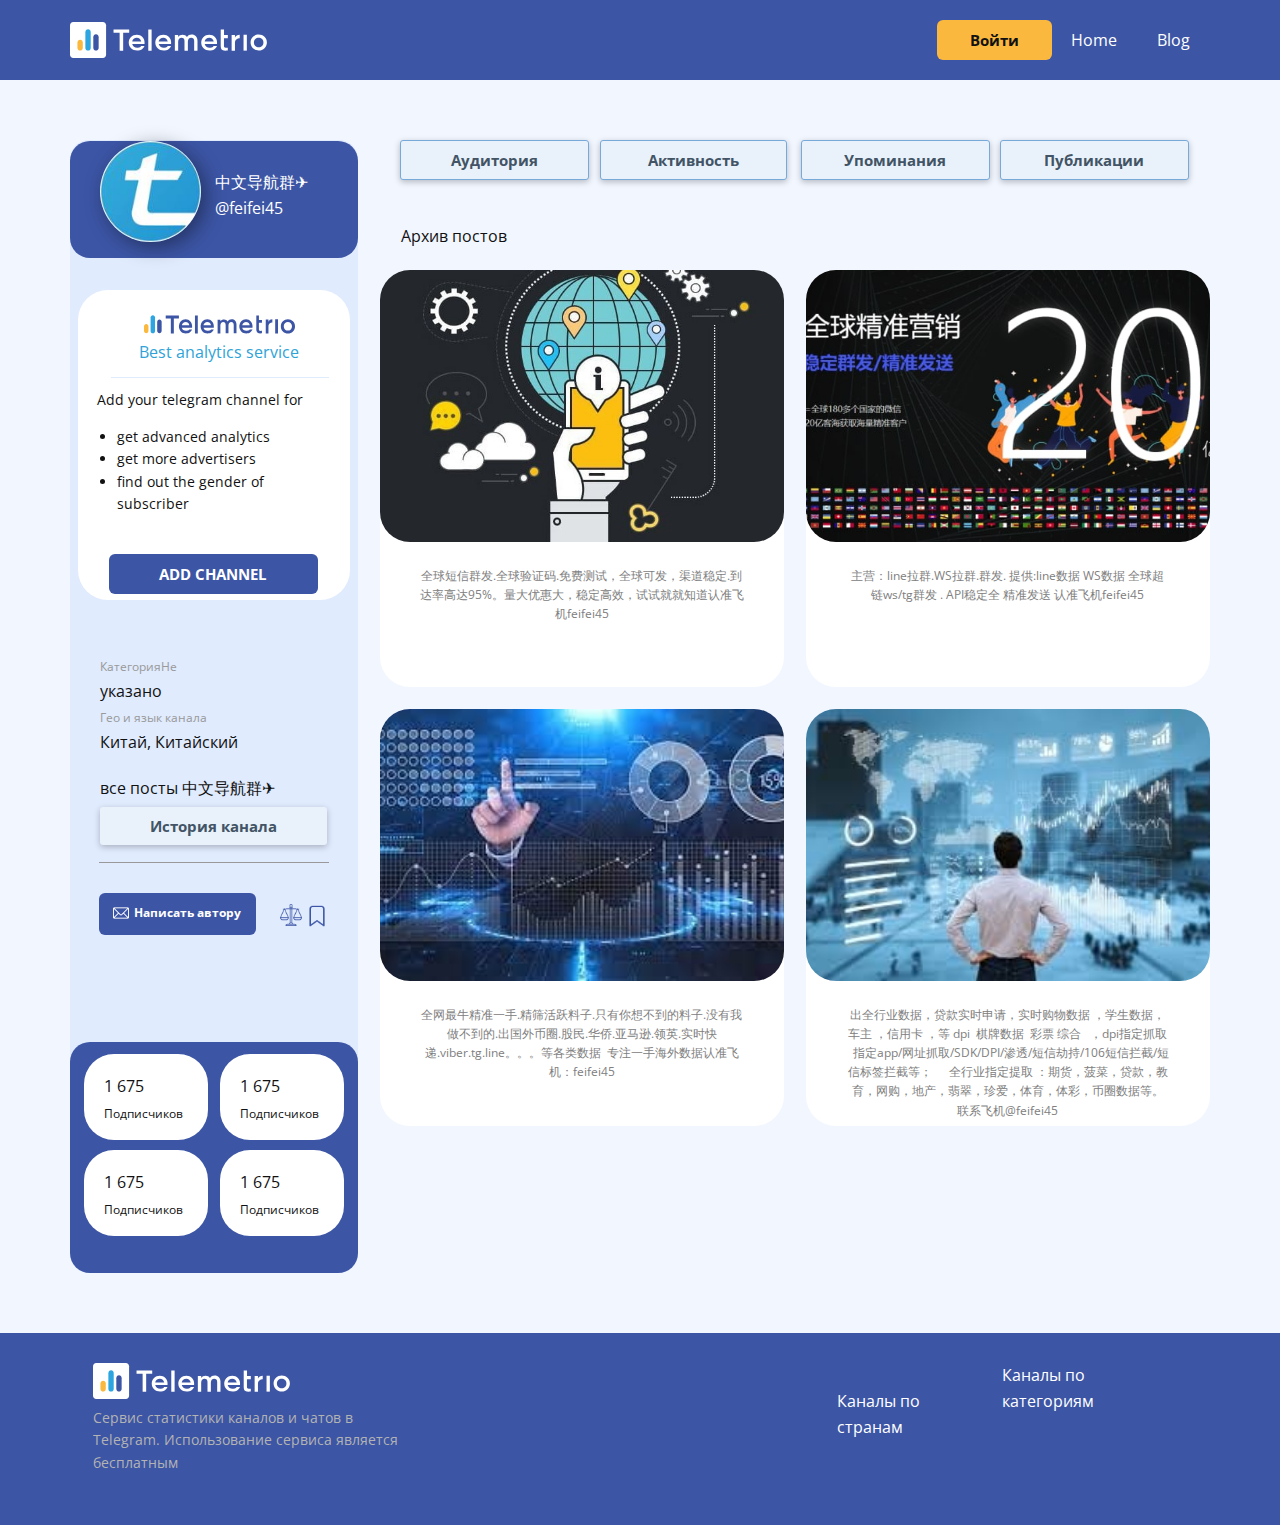
==== commit 6b491c43: "fix feifei" ====
--- a/index.html
+++ b/index.html
@@ -67,7 +67,7 @@
                     <div class="u-container-layout u-container-layout-2">
                       <div class="u-clearfix u-expanded-width u-group-elements u-group-elements-1">
                         <img class="u-image u-image-circle u-preserve-proportions u-image-1" src="images/photo.jpeg" alt="" data-image-width="120" data-image-height="120">
-                        <p class="u-text u-text-1"> 中文导航群✈<br>@feifei445<br>
+                        <p class="u-text u-text-1"> 中文导航群✈<br>@feifei45<br>
                         </p>
                       </div>
                     </div>
@@ -170,7 +170,7 @@
               <div class="u-container-style u-layout-cell u-size-35-md u-size-35-sm u-size-35-xs u-size-41-lg u-size-44-xl u-size-44-xxl u-layout-cell-2">
                 <div class="u-container-layout u-valign-top-xl u-valign-top-xxl u-container-layout-14">
                   <div class="u-clearfix u-group-elements u-group-elements-5">
-                    <a href="https://nicepage.cc" class="u-border-1 u-border-palette-1-light-1 u-btn u-btn-round u-button-style u-palette-1-light-3 u-radius-3 u-text-palette-1-dark-2 u-btn-4"> Аудитория</a>
+                    <a href="#" class="u-border-1 u-border-palette-1-light-1 u-btn u-btn-round u-button-style u-palette-1-light-3 u-radius-3 u-text-palette-1-dark-2 u-btn-4"> Аудитория</a>
                     <a href="#" class="u-border-1 u-border-palette-1-light-1 u-btn u-btn-round u-button-style u-palette-1-light-3 u-radius-3 u-text-palette-1-dark-2 u-btn-5"> Активность</a>
                     <a href="#" class="u-border-1 u-border-palette-1-light-1 u-btn u-btn-round u-button-style u-palette-1-light-3 u-radius-3 u-text-palette-1-dark-2 u-btn-6"> Упоминания</a>
                     <a href="#" class="u-border-1 u-border-palette-1-light-1 u-btn u-btn-round u-button-style u-palette-1-light-3 u-radius-3 u-text-palette-1-dark-2 u-btn-7"> Публикации</a>
